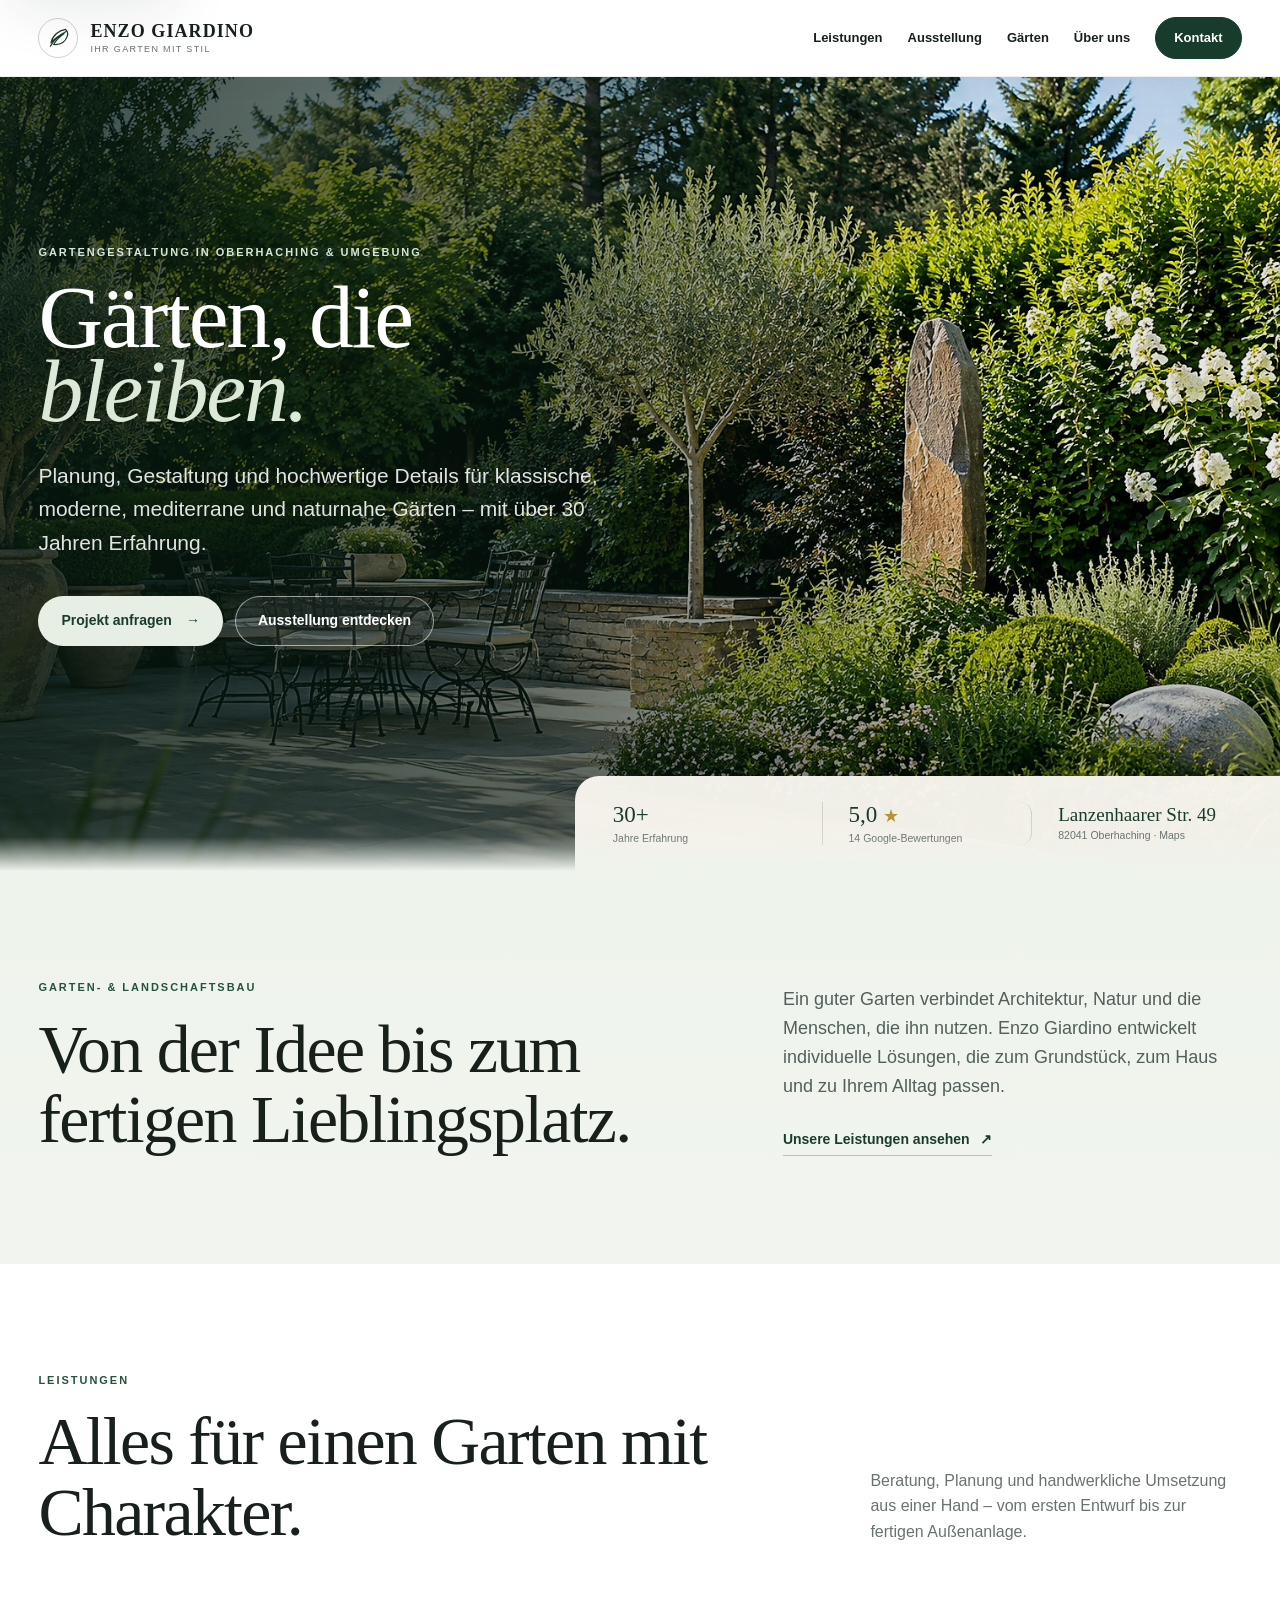
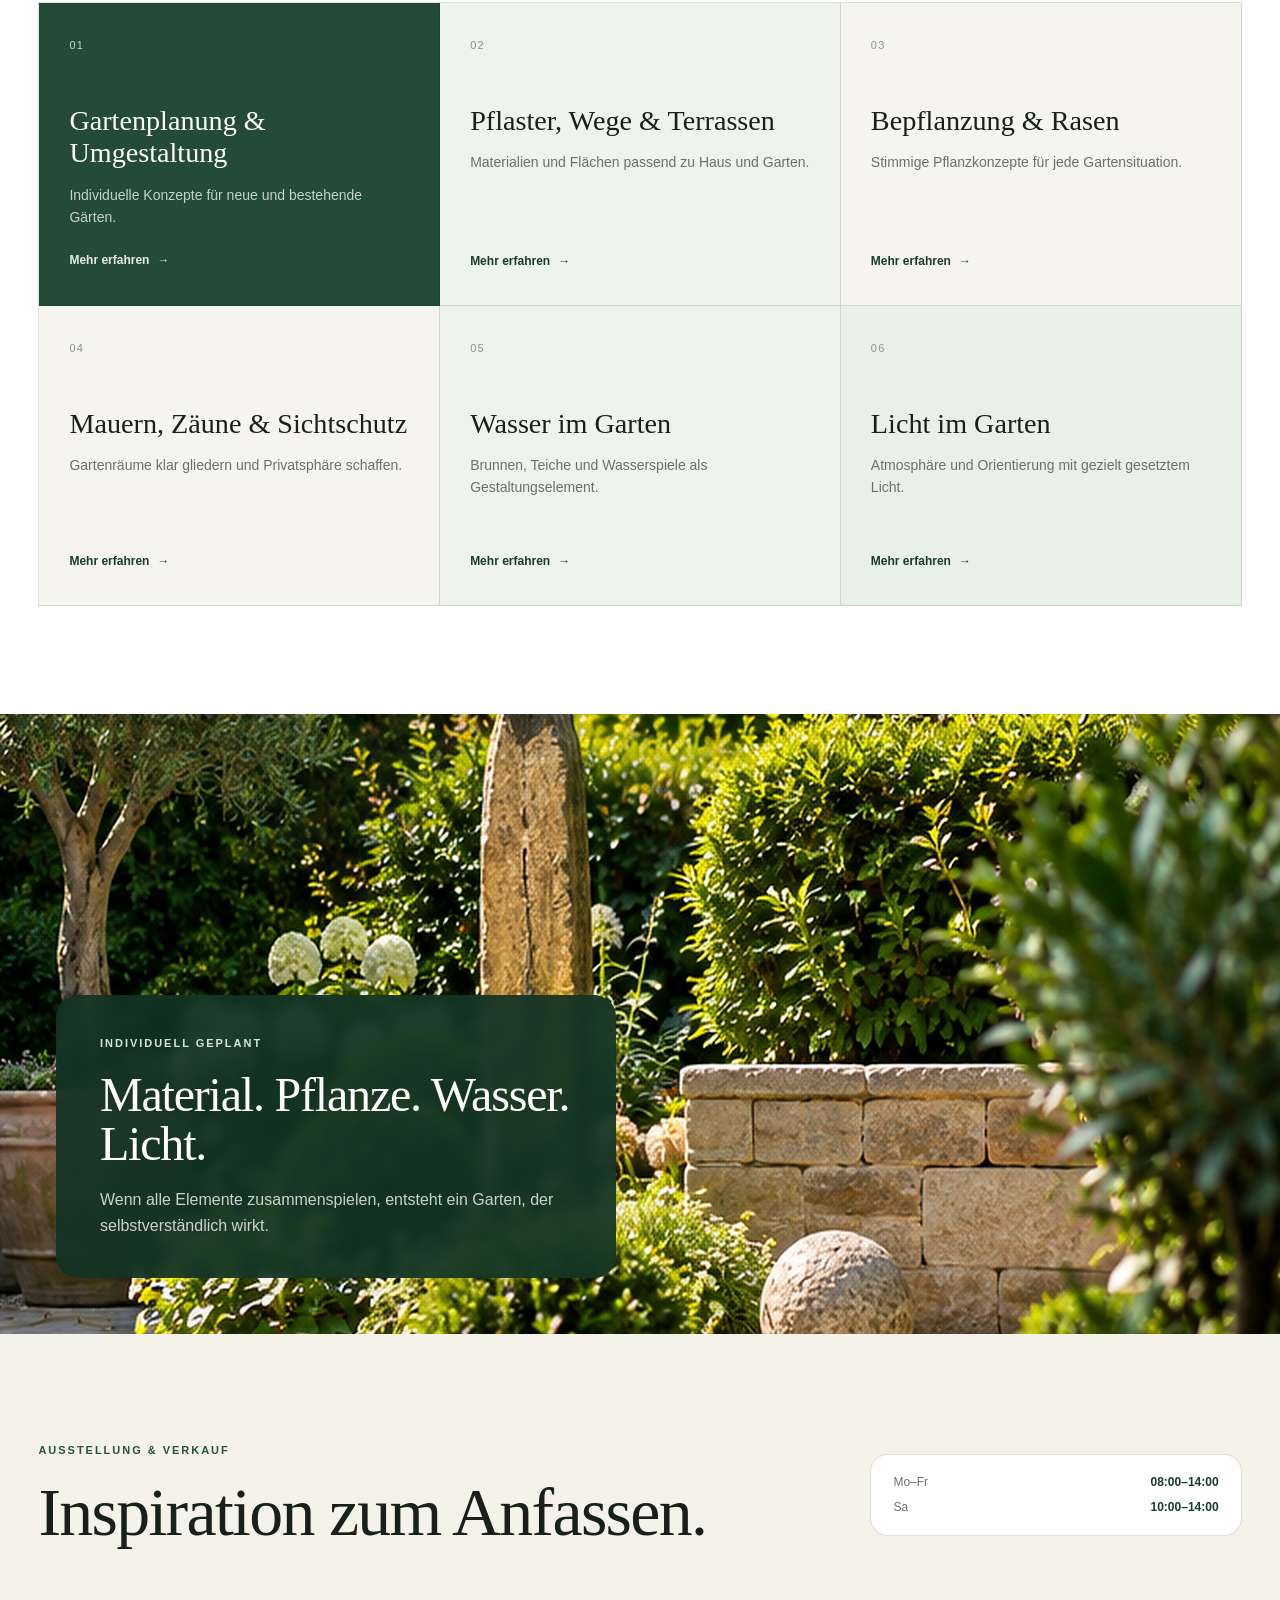
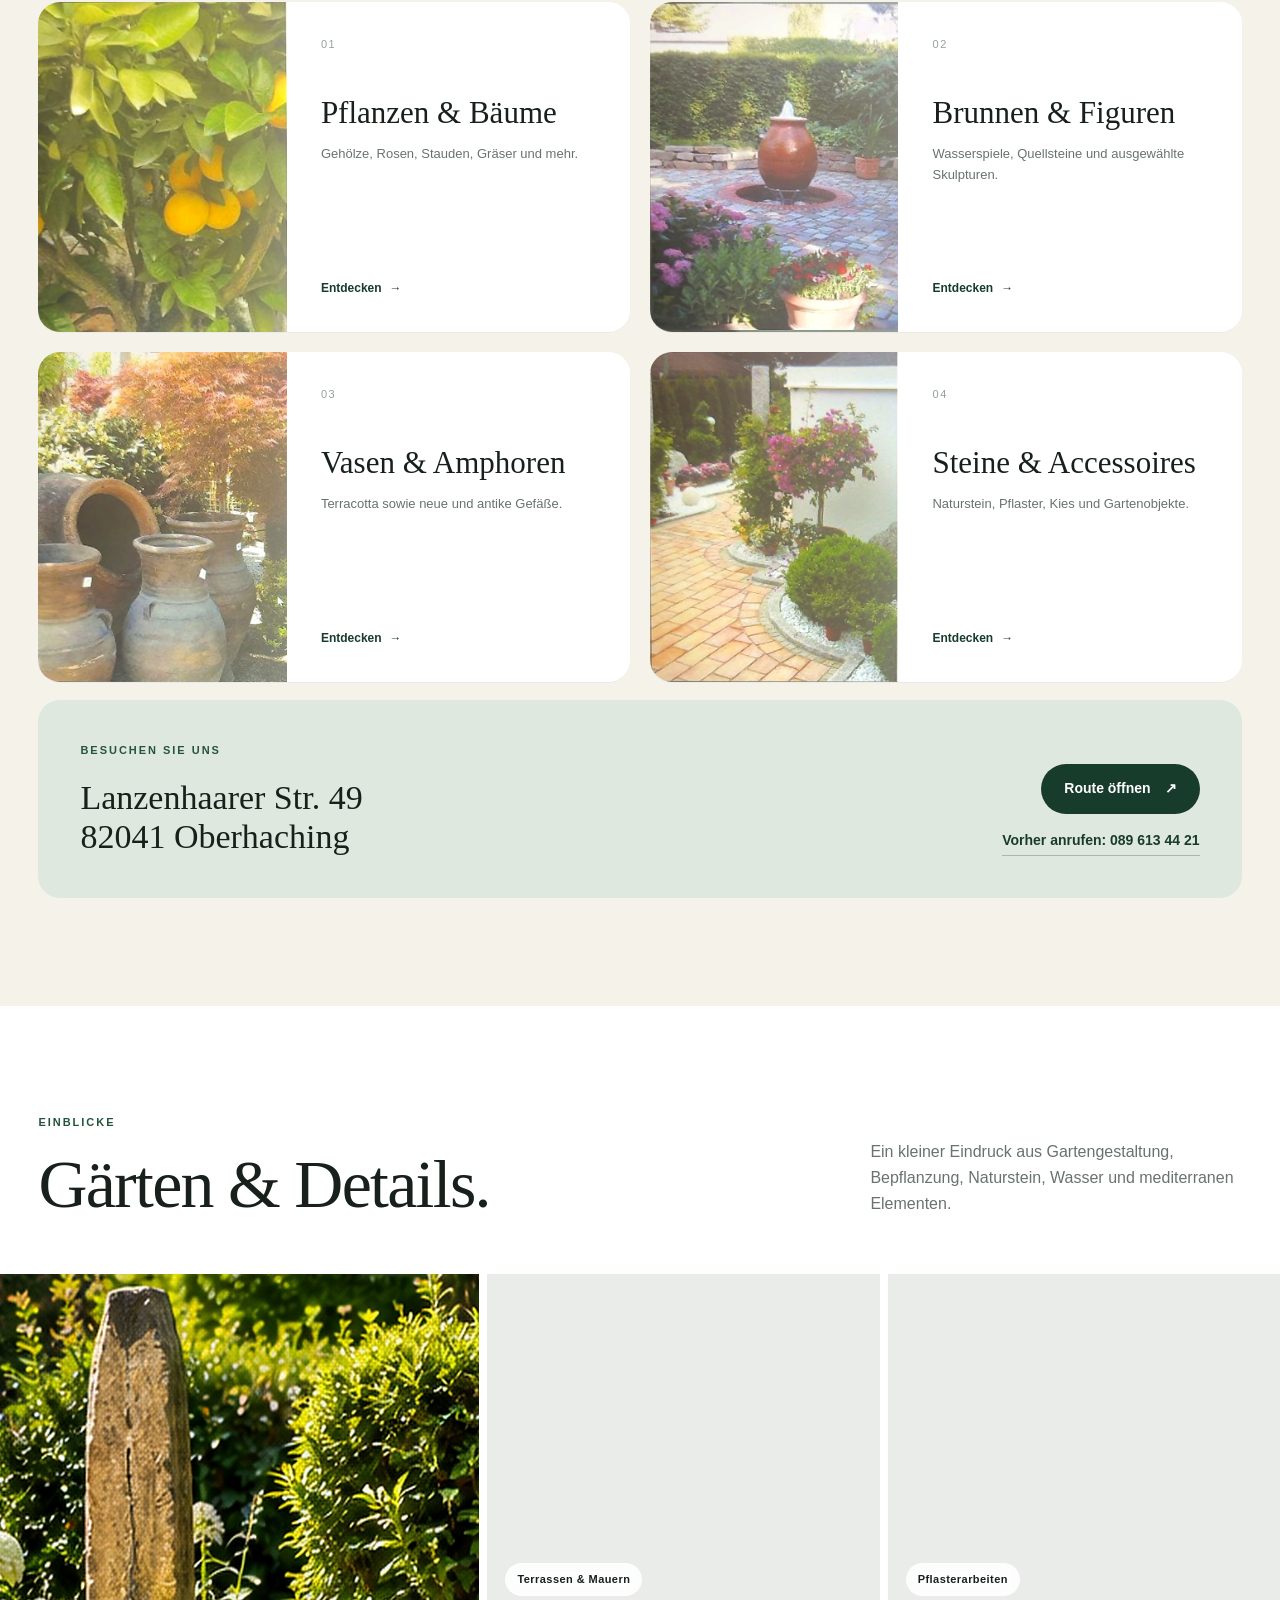
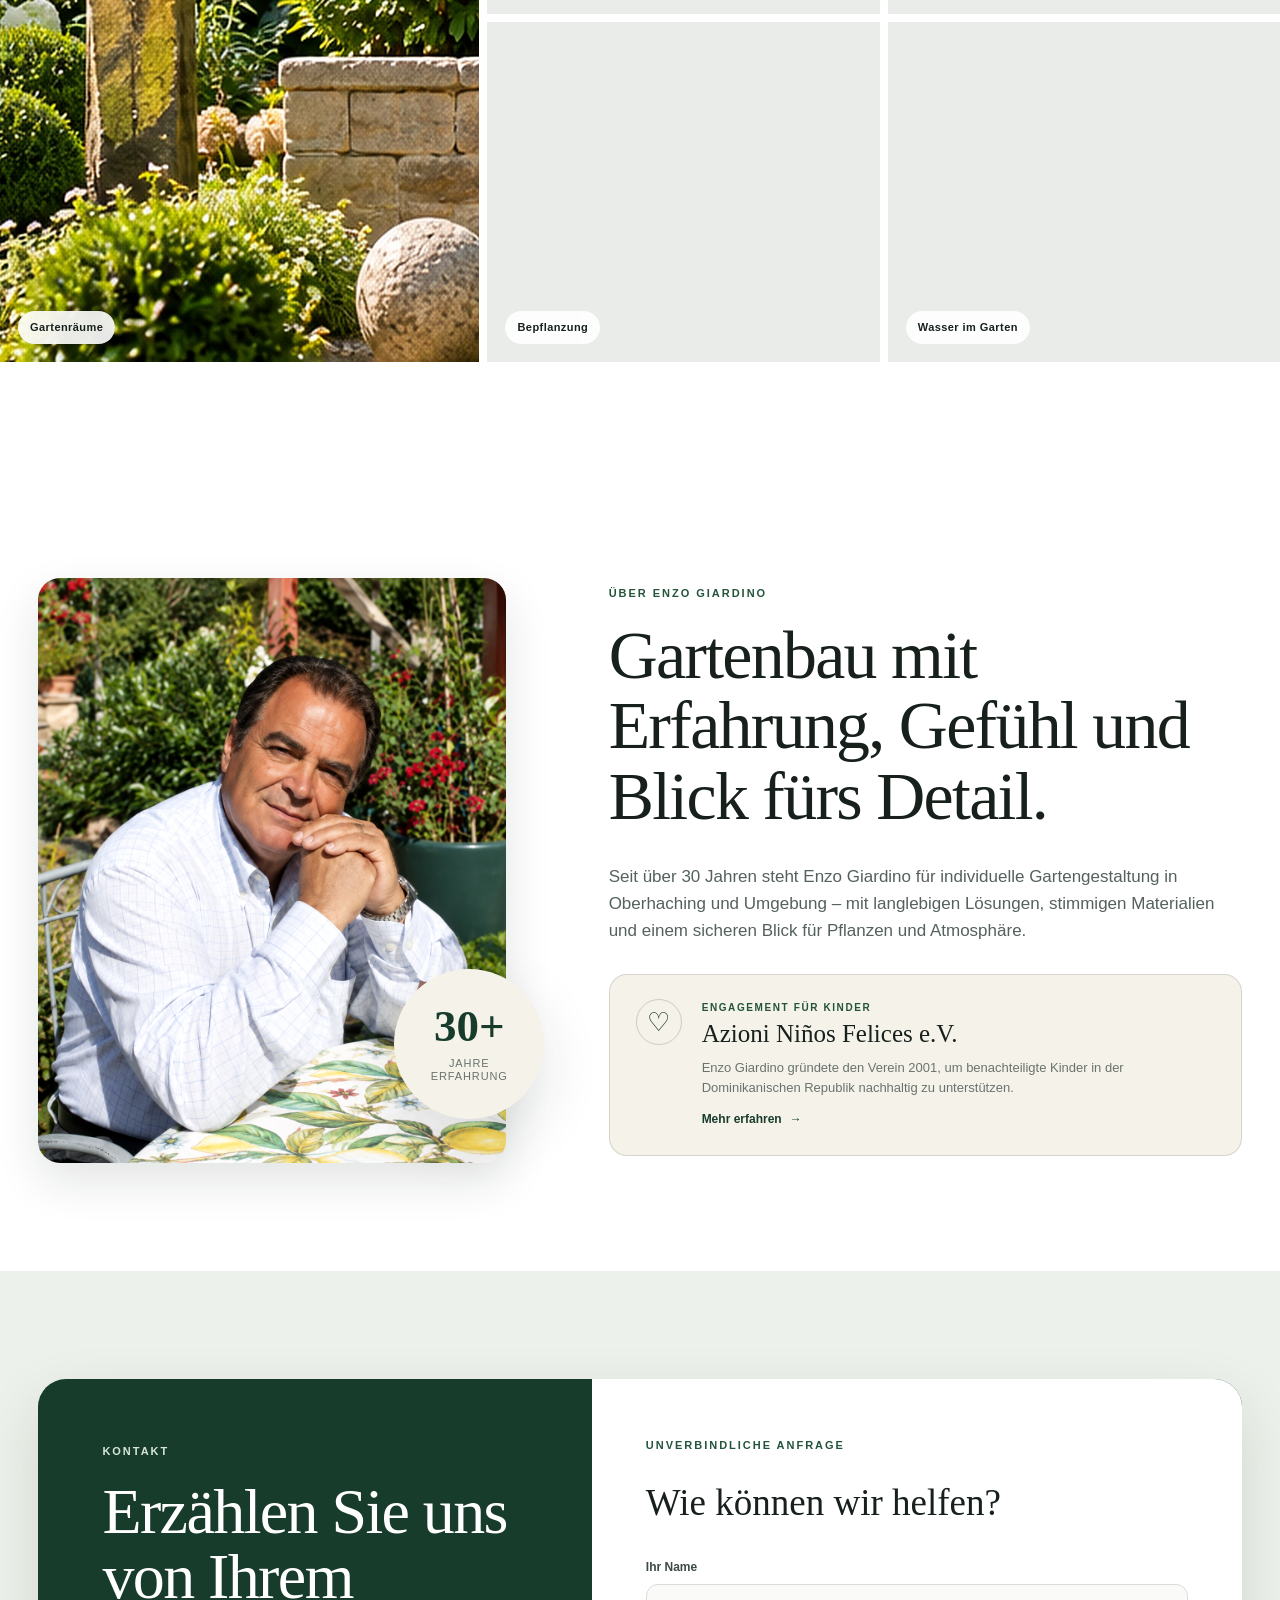
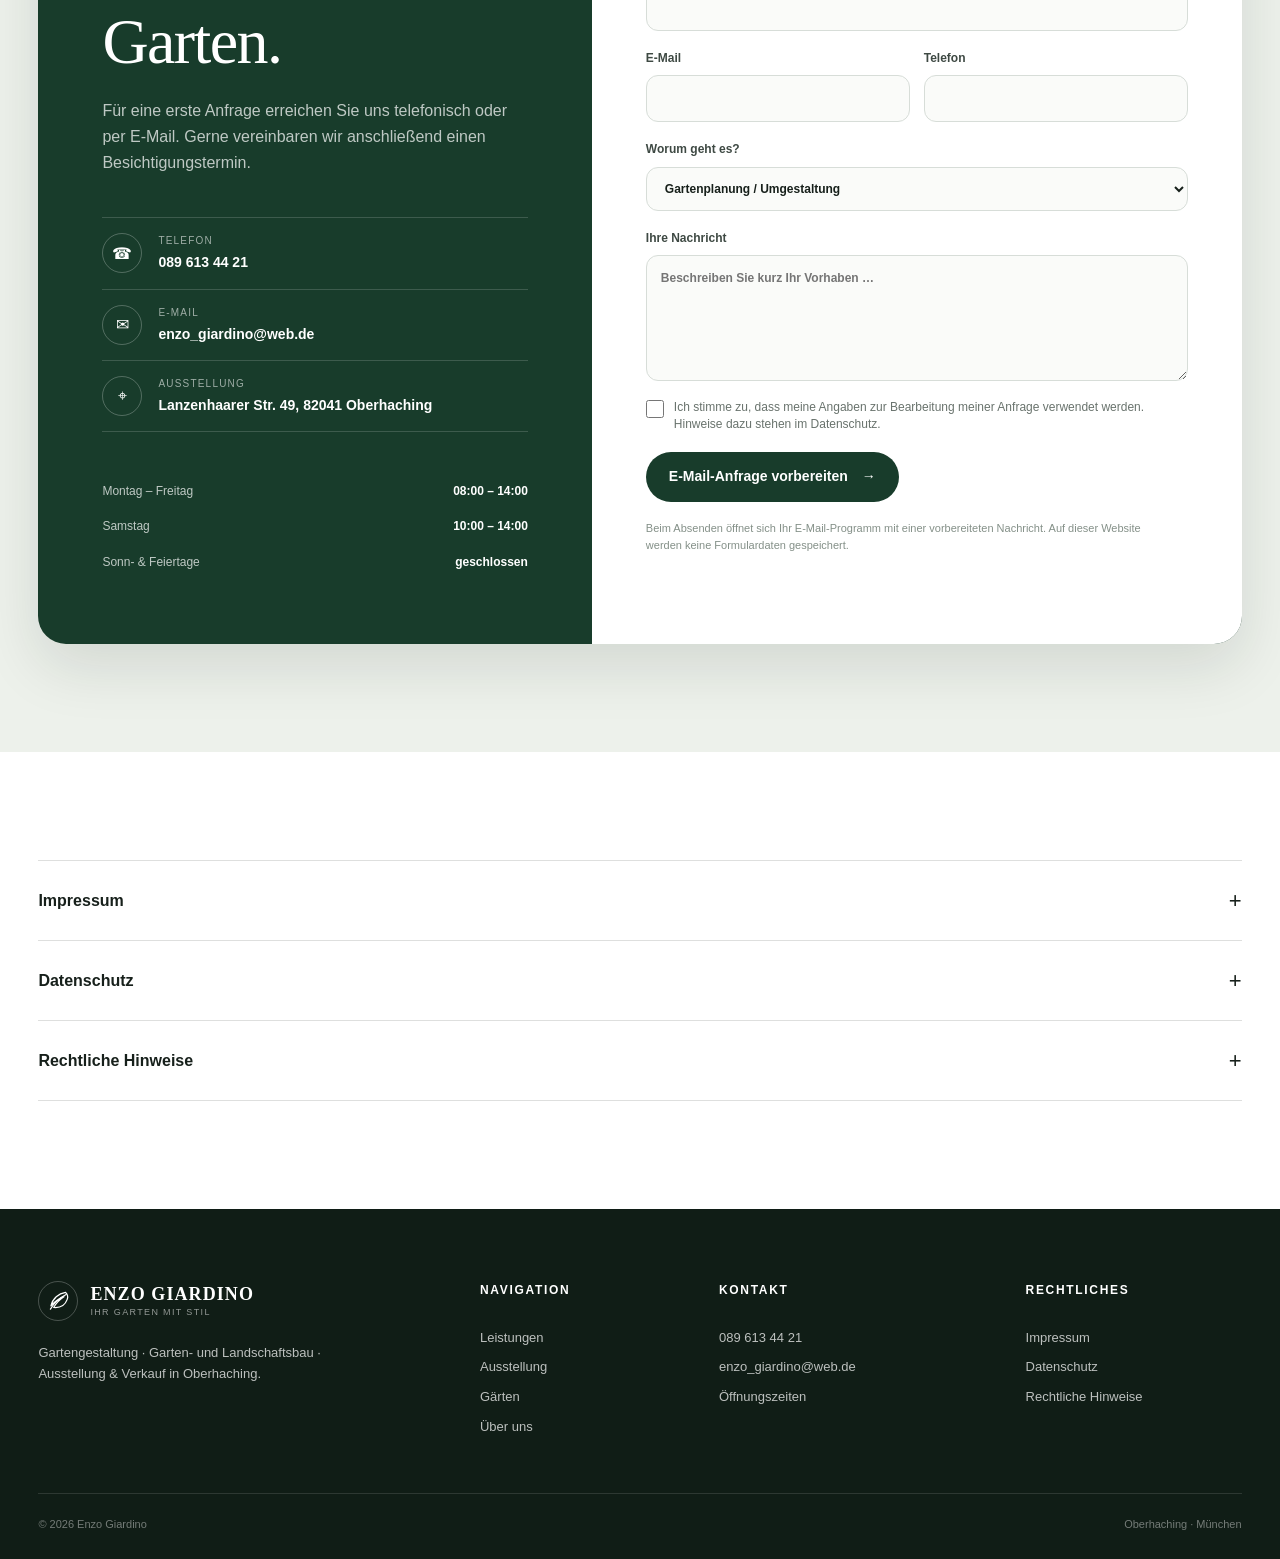
==== index.html @ 7fe2585e "Add files via upload" ====
<!doctype html>
<html lang="de">
<head>
  <meta charset="utf-8">
  <meta name="viewport" content="width=device-width, initial-scale=1, viewport-fit=cover">
  <meta name="theme-color" content="#183c2b">
  <meta name="description" content="Enzo Giardino Gartengestaltung in Oberhaching – Gartenplanung, Umgestaltung, Pflasterarbeiten, Bepflanzung, Wasser, Licht sowie Ausstellung und Verkauf für Garten & Terrasse.">
  <meta name="robots" content="index,follow">
  <title>Enzo Giardino | Gartengestaltung in Oberhaching</title>
  <link rel="canonical" href="https://enzogiardino.de/">
  <link rel="stylesheet" href="style.css?v=08">
</head>
<body>
  <a class="skip-link" href="#main">Zum Inhalt springen</a>

  <header class="site-header" id="start">
    <div class="wrap header-inner">
      <a class="brand" href="#start" aria-label="Enzo Giardino Startseite">
        <span class="brand-mark" aria-hidden="true">
          <svg viewBox="0 0 48 48" role="img"><path d="M38 8C25 10 14 19 11 33c7-8 14-13 24-17-8 5-14 11-19 20 11 1 21-4 25-15 2-5 1-9-3-13Z"/><path d="M10 39c7-12 15-20 29-27"/></svg>
        </span>
        <span class="brand-copy"><strong>ENZO GIARDINO</strong><small>Ihr Garten mit Stil</small></span>
      </a>

      <button class="menu-toggle" type="button" aria-expanded="false" aria-controls="main-nav" aria-label="Menü öffnen">
        <span></span><span></span><span></span>
      </button>

      <nav class="main-nav" id="main-nav" aria-label="Hauptnavigation">
        <a href="#leistungen">Leistungen</a>
        <a href="#ausstellung">Ausstellung</a>
        <a href="#referenzen">Gärten</a>
        <a href="#ueber-uns">Über uns</a>
        <a class="nav-cta" href="#kontakt">Kontakt</a>
      </nav>
    </div>
  </header>

  <main id="main">
    <section class="hero" aria-labelledby="hero-title">
      <div class="hero-media" role="img" aria-label="Professionell gestalteter Garten"></div>
      <div class="hero-overlay"></div>
      <div class="wrap hero-content">
        <p class="eyebrow light">Gartengestaltung in Oberhaching & Umgebung</p>
        <h1 id="hero-title">Gärten, die<br><em>bleiben.</em></h1>
        <p class="hero-lead">Planung, Gestaltung und hochwertige Details für klassische, moderne, mediterrane und naturnahe Gärten – mit über 30 Jahren Erfahrung.</p>
        <div class="hero-actions">
          <a class="btn btn-primary" href="#kontakt">Projekt anfragen <span aria-hidden="true">→</span></a>
          <a class="btn btn-ghost" href="#ausstellung">Ausstellung entdecken</a>
        </div>
      </div>
      <div class="hero-proof" aria-label="Enzo Giardino auf einen Blick">
        <div class="proof-item proof-experience">
          <strong>30+</strong>
          <span>Jahre Erfahrung</span>
        </div>
        <a class="proof-item proof-reviews" href="https://www.google.com/maps/search/?api=1&amp;query=Enzo+Giardino+Oberhaching&amp;query_place_id=ChIJU0ge9mb4CEERahgw0Cjt46A" target="_blank" rel="noopener" aria-label="Google-Bewertungen von Enzo Giardino öffnen">
          <strong>5,0 <span class="proof-star" aria-hidden="true">★</span></strong>
          <span>14 Google-Bewertungen</span>
        </a>
        <a class="proof-item proof-address" href="https://www.google.com/maps/search/?api=1&amp;query=Lanzenhaarer+Str.+49%2C+82041+Oberhaching" target="_blank" rel="noopener" aria-label="Lanzenhaarer Straße 49, 82041 Oberhaching in Google Maps öffnen">
          <strong>Lanzenhaarer Str. 49</strong>
          <span>82041 Oberhaching · Maps</span>
        </a>
      </div>
    </section>

    <section class="intro section">
      <div class="wrap intro-grid">
        <div>
          <p class="eyebrow">Garten- & Landschaftsbau</p>
          <h2>Von der Idee bis zum fertigen Lieblingsplatz.</h2>
        </div>
        <div class="intro-copy">
          <p>Ein guter Garten verbindet Architektur, Natur und die Menschen, die ihn nutzen. Enzo Giardino entwickelt individuelle Lösungen, die zum Grundstück, zum Haus und zu Ihrem Alltag passen.</p>
          <a class="text-link" href="#leistungen">Unsere Leistungen ansehen <span aria-hidden="true">↗</span></a>
        </div>
      </div>
    </section>

    <section class="section services" id="leistungen">
      <div class="wrap">
        <div class="section-head">
          <div>
            <p class="eyebrow">Leistungen</p>
            <h2>Alles für einen Garten mit Charakter.</h2>
          </div>
          <p>Beratung, Planung und handwerkliche Umsetzung aus einer Hand – vom ersten Entwurf bis zur fertigen Außenanlage.</p>
        </div>

        <div class="service-grid">
          <article class="service-card service-featured">
            <button class="card-hit" type="button" data-detail="service-plan" aria-label="Mehr zu Gartenplanung und Umgestaltung erfahren"></button>
            <span class="service-no">01</span>
            <div>
              <h3>Gartenplanung & Umgestaltung</h3>
              <p>Individuelle Konzepte für neue und bestehende Gärten.</p>
              <span class="card-action">Mehr erfahren <span aria-hidden="true">→</span></span>
            </div>
          </article>
          <article class="service-card">
            <button class="card-hit" type="button" data-detail="service-pflaster" aria-label="Mehr zu Pflaster, Wegen und Terrassen erfahren"></button>
            <span class="service-no">02</span>
            <h3>Pflaster, Wege & Terrassen</h3>
            <p>Materialien und Flächen passend zu Haus und Garten.</p>
            <span class="card-action">Mehr erfahren <span aria-hidden="true">→</span></span>
          </article>
          <article class="service-card">
            <button class="card-hit" type="button" data-detail="service-gruen" aria-label="Mehr zu Bepflanzung und Rasen erfahren"></button>
            <span class="service-no">03</span>
            <h3>Bepflanzung & Rasen</h3>
            <p>Stimmige Pflanzkonzepte für jede Gartensituation.</p>
            <span class="card-action">Mehr erfahren <span aria-hidden="true">→</span></span>
          </article>
          <article class="service-card">
            <button class="card-hit" type="button" data-detail="service-sichtschutz" aria-label="Mehr zu Mauern, Zäunen und Sichtschutz erfahren"></button>
            <span class="service-no">04</span>
            <h3>Mauern, Zäune & Sichtschutz</h3>
            <p>Gartenräume klar gliedern und Privatsphäre schaffen.</p>
            <span class="card-action">Mehr erfahren <span aria-hidden="true">→</span></span>
          </article>
          <article class="service-card">
            <button class="card-hit" type="button" data-detail="service-wasser" aria-label="Mehr zu Wasser im Garten erfahren"></button>
            <span class="service-no">05</span>
            <h3>Wasser im Garten</h3>
            <p>Brunnen, Teiche und Wasserspiele als Gestaltungselement.</p>
            <span class="card-action">Mehr erfahren <span aria-hidden="true">→</span></span>
          </article>
          <article class="service-card">
            <button class="card-hit" type="button" data-detail="service-licht" aria-label="Mehr zu Licht im Garten erfahren"></button>
            <span class="service-no">06</span>
            <h3>Licht im Garten</h3>
            <p>Atmosphäre und Orientierung mit gezielt gesetztem Licht.</p>
            <span class="card-action">Mehr erfahren <span aria-hidden="true">→</span></span>
          </article>
        </div>
      </div>
    </section>

    <section class="visual-break" aria-label="Gartengestaltung Referenz">
      <div class="visual-break-card">
        <p class="eyebrow light">Individuell geplant</p>
        <h2>Material. Pflanze. Wasser. Licht.</h2>
        <p>Wenn alle Elemente zusammenspielen, entsteht ein Garten, der selbstverständlich wirkt.</p>
      </div>
    </section>

    <section class="section exhibition" id="ausstellung">
      <div class="wrap">
        <div class="section-head exhibition-head">
          <div>
            <p class="eyebrow">Ausstellung & Verkauf</p>
            <h2>Inspiration zum Anfassen.</h2>
          </div>
          <div class="hours-pill"><span>Mo–Fr</span><strong>08:00–14:00</strong><span>Sa</span><strong>10:00–14:00</strong></div>
        </div>

        <div class="collection-grid" aria-label="Sortiment der Ausstellung">
          <article class="collection-card c1">
            <button class="card-hit" type="button" data-detail="collection-plants" aria-label="Pflanzen und Bäume entdecken"></button>
            <div class="collection-image" aria-hidden="true"></div>
            <div class="collection-copy"><span>01</span><h3>Pflanzen & Bäume</h3><p>Gehölze, Rosen, Stauden, Gräser und mehr.</p><span class="card-action">Entdecken <span aria-hidden="true">→</span></span></div>
          </article>
          <article class="collection-card c2">
            <button class="card-hit" type="button" data-detail="collection-water" aria-label="Brunnen und Figuren entdecken"></button>
            <div class="collection-image" aria-hidden="true"></div>
            <div class="collection-copy"><span>02</span><h3>Brunnen & Figuren</h3><p>Wasserspiele, Quellsteine und ausgewählte Skulpturen.</p><span class="card-action">Entdecken <span aria-hidden="true">→</span></span></div>
          </article>
          <article class="collection-card c3">
            <button class="card-hit" type="button" data-detail="collection-amphora" aria-label="Vasen und Amphoren entdecken"></button>
            <div class="collection-image" aria-hidden="true"></div>
            <div class="collection-copy"><span>03</span><h3>Vasen & Amphoren</h3><p>Terracotta sowie neue und antike Gefäße.</p><span class="card-action">Entdecken <span aria-hidden="true">→</span></span></div>
          </article>
          <article class="collection-card c4">
            <button class="card-hit" type="button" data-detail="collection-stone" aria-label="Steine und Accessoires entdecken"></button>
            <div class="collection-image" aria-hidden="true"></div>
            <div class="collection-copy"><span>04</span><h3>Steine & Accessoires</h3><p>Naturstein, Pflaster, Kies und Gartenobjekte.</p><span class="card-action">Entdecken <span aria-hidden="true">→</span></span></div>
          </article>
        </div>

        <div class="visit-card">
          <div><p class="eyebrow">Besuchen Sie uns</p><h3>Lanzenhaarer Str. 49<br>82041 Oberhaching</h3></div>
          <div class="visit-actions">
            <a class="btn btn-dark" href="https://www.google.com/maps/search/?api=1&query=Lanzenhaarer+Str.+49+82041+Oberhaching" target="_blank" rel="noopener">Route öffnen <span aria-hidden="true">↗</span></a>
            <a class="text-link" href="tel:+49896134421">Vorher anrufen: 089 613 44 21</a>
          </div>
        </div>
      </div>
    </section>

    <section class="section gallery-section" id="referenzen">
      <div class="wrap">
        <div class="section-head">
          <div><p class="eyebrow">Einblicke</p><h2>Gärten & Details.</h2></div>
          <p>Ein kleiner Eindruck aus Gartengestaltung, Bepflanzung, Naturstein, Wasser und mediterranen Elementen.</p>
        </div>
      </div>
      <div class="gallery" aria-label="Galerie">
        <figure class="g1"><img src="gartenraeume-08.jpg" alt="Hochwertig gestalteter Gartenraum mit Naturstein, Gehölzen und Stauden" loading="lazy"><figcaption>Gartenräume</figcaption></figure>
        <figure class="g2"><img src="https://enzogiardino.de/wp-content/uploads/2023/01/P1030650.jpg" alt="Terrasse mit Mauern, Amphoren und Wasserbecken" loading="lazy"><figcaption>Terrassen & Mauern</figcaption></figure>
        <figure class="g3"><img src="https://enzogiardino.de/wp-content/uploads/2023/01/enzo_giardino_-_steine_-_pflasterarbeiten_13.jpg" alt="Pflasterarbeiten in einem farbenreichen Garten" loading="lazy"><figcaption>Pflasterarbeiten</figcaption></figure>
        <figure class="g4"><img src="https://enzogiardino.de/wp-content/uploads/2023/01/enzo_giardino_-_garten_-_bepflanzung_4.jpg" alt="Bepflanzter Garten mit Rasen und Formgehölzen" loading="lazy"><figcaption>Bepflanzung</figcaption></figure>
        <figure class="g5"><img src="https://enzogiardino.de/wp-content/uploads/2023/01/enzo_giardino_-_wasser_im_garten_-_brunnen_und_quellsteine_1.jpg" alt="Brunnen mit Amphore in einem Garten" loading="lazy"><figcaption>Wasser im Garten</figcaption></figure>
        <figure class="g6"><img src="https://enzogiardino.de/wp-content/uploads/2023/01/enzo_giardino_-_ausstellung_-_verkauf_-_neue_und_antike_amphoren_7.jpg" alt="Antike und neue Amphoren in der Ausstellung" loading="lazy"><figcaption>Amphoren & Objekte</figcaption></figure>
      </div>
    </section>

    <section class="section about" id="ueber-uns">
      <div class="wrap about-grid">
        <div class="about-image-wrap">
          <img src="enzo-portrait.jpg" alt="Enzo Giardino" loading="lazy">
          <div class="experience-badge"><strong>30+</strong><span>Jahre<br>Erfahrung</span></div>
        </div>
        <div class="about-copy">
          <p class="eyebrow">Über Enzo Giardino</p>
          <h2>Gartenbau mit Erfahrung, Gefühl und Blick fürs Detail.</h2>
          <p>Seit über 30 Jahren steht Enzo Giardino für individuelle Gartengestaltung in Oberhaching und Umgebung – mit langlebigen Lösungen, stimmigen Materialien und einem sicheren Blick für Pflanzen und Atmosphäre.</p>
          <div class="engagement-card">
            <button class="card-hit" type="button" data-detail="verein" aria-label="Mehr über Enzo Giardinos Engagement für Azioni Niños Felices erfahren"></button>
            <span class="engagement-icon" aria-hidden="true">♡</span>
            <div><span class="engagement-kicker">Engagement für Kinder</span><strong>Azioni Niños Felices e.V.</strong><p>Enzo Giardino gründete den Verein 2001, um benachteiligte Kinder in der Dominikanischen Republik nachhaltig zu unterstützen.</p><span class="card-action">Mehr erfahren <span aria-hidden="true">→</span></span></div>
          </div>
        </div>
      </div>
    </section>

    <section class="section contact" id="kontakt">
      <div class="wrap">
        <div class="contact-shell">
          <div class="contact-info">
            <p class="eyebrow light">Kontakt</p>
            <h2>Erzählen Sie uns von Ihrem Garten.</h2>
            <p class="contact-lead">Für eine erste Anfrage erreichen Sie uns telefonisch oder per E-Mail. Gerne vereinbaren wir anschließend einen Besichtigungstermin.</p>

            <div class="contact-list">
              <a href="tel:+49896134421"><span class="contact-icon" aria-hidden="true">☎</span><span><small>Telefon</small><strong>089 613 44 21</strong></span></a>
              <a href="mailto:enzo_giardino@web.de"><span class="contact-icon" aria-hidden="true">✉</span><span><small>E-Mail</small><strong>enzo_giardino@web.de</strong></span></a>
              <a href="https://www.google.com/maps/search/?api=1&query=Lanzenhaarer+Str.+49+82041+Oberhaching" target="_blank" rel="noopener"><span class="contact-icon" aria-hidden="true">⌖</span><span><small>Ausstellung</small><strong>Lanzenhaarer Str. 49, 82041 Oberhaching</strong></span></a>
            </div>

            <div class="opening-hours">
              <div><span>Montag – Freitag</span><strong>08:00 – 14:00</strong></div>
              <div><span>Samstag</span><strong>10:00 – 14:00</strong></div>
              <div><span>Sonn- & Feiertage</span><strong>geschlossen</strong></div>
            </div>
          </div>

          <form class="contact-form" id="contact-form">
            <div class="form-head"><p class="eyebrow">Unverbindliche Anfrage</p><h3>Wie können wir helfen?</h3></div>
            <label>Ihr Name<input type="text" name="name" autocomplete="name" required></label>
            <div class="form-row">
              <label>E-Mail<input type="email" name="email" autocomplete="email" required></label>
              <label>Telefon<input type="tel" name="phone" autocomplete="tel"></label>
            </div>
            <label>Worum geht es?
              <select name="topic">
                <option>Gartenplanung / Umgestaltung</option>
                <option>Pflaster / Terrasse / Mauer</option>
                <option>Bepflanzung / Rasen</option>
                <option>Zaun / Sichtschutz</option>
                <option>Wasser / Brunnen</option>
                <option>Ausstellung / Verkauf</option>
                <option>Sonstiges</option>
              </select>
            </label>
            <label>Ihre Nachricht<textarea name="message" rows="5" required placeholder="Beschreiben Sie kurz Ihr Vorhaben …"></textarea></label>
            <label class="check"><input type="checkbox" required><span>Ich stimme zu, dass meine Angaben zur Bearbeitung meiner Anfrage verwendet werden. Hinweise dazu stehen im Datenschutz.</span></label>
            <button class="btn btn-primary form-submit" type="submit">E-Mail-Anfrage vorbereiten <span aria-hidden="true">→</span></button>
            <p class="form-note">Beim Absenden öffnet sich Ihr E-Mail-Programm mit einer vorbereiteten Nachricht. Auf dieser Website werden keine Formulardaten gespeichert.</p>
          </form>
        </div>
      </div>
    </section>

    <section class="legal section" aria-label="Rechtliche Informationen">
      <div class="wrap legal-wrap">
        <details id="impressum">
          <summary>Impressum <span>+</span></summary>
          <div class="legal-content">
            <h2>Impressum</h2>
            <p><strong>Betreiber dieser Website</strong><br>Enzo Giardino<br>Stefanienstr. 2a<br>82041 Deisenhofen</p>
            <p><strong>Kontakt</strong><br>Telefon: 089 613 44 21<br>Fax: 089 613 56 83<br>E-Mail: <a href="mailto:enzo_giardino@web.de">enzo_giardino@web.de</a><br>Web: enzogiardino.de</p>
            <p><strong>Umsatzsteuer-ID</strong><br>DE 130334528</p>
          </div>
        </details>
        <details id="datenschutz">
          <summary>Datenschutz <span>+</span></summary>
          <div class="legal-content">
            <h2>Datenschutzerklärung</h2>
            <p><strong>Verantwortlicher:</strong> Enzo Giardino, Stefanienstr. 2a, 82041 Deisenhofen. Kontakt: enzo_giardino@web.de.</p>
            <h3>Hosting und Server-Logdaten</h3>
            <p>Beim Aufruf der Website kann der Hosting-Anbieter technisch erforderliche Verbindungsdaten verarbeiten, zum Beispiel IP-Adresse, Zeitpunkt des Zugriffs, angeforderte Datei, Browser- und Systeminformationen. Dies dient dem sicheren und stabilen Betrieb der Website.</p>
            <h3>Kontaktaufnahme</h3>
            <p>Das Anfrageformular speichert keine Daten auf dieser Website. Es erstellt lediglich eine E-Mail in Ihrem E-Mail-Programm. Wenn Sie uns per E-Mail oder Telefon kontaktieren, verarbeiten wir Ihre Angaben zur Bearbeitung Ihrer Anfrage und möglicher Anschlussfragen.</p>
            <h3>Externe Inhalte und Links</h3>
            <p>Beim Aufruf verlinkter externer Dienste, etwa einer Kartenansicht oder einer Partnerseite, gelten die Datenschutzbestimmungen des jeweiligen Anbieters. Externe Seiten werden erst durch Ihre aktive Auswahl geöffnet.</p>
            <h3>Ihre Rechte</h3>
            <p>Sie haben im Rahmen der gesetzlichen Voraussetzungen insbesondere Rechte auf Auskunft, Berichtigung, Löschung, Einschränkung der Verarbeitung, Widerspruch und Datenübertragbarkeit. Außerdem besteht ein Beschwerderecht bei einer Datenschutz-Aufsichtsbehörde.</p>
            <p>Diese Website setzt in der vorliegenden Version keine Analyse-, Marketing- oder Tracking-Cookies ein.</p>
          </div>
        </details>
        <details id="rechtliches">
          <summary>Rechtliche Hinweise <span>+</span></summary>
          <div class="legal-content">
            <h2>Rechtliche Hinweise</h2>
            <p>Die Inhalte dieser Website wurden mit Sorgfalt erstellt. Für Vollständigkeit, Aktualität und die Inhalte externer, verlinkter Websites kann keine Gewähr übernommen werden. Für fremde Inhalte sind deren jeweilige Betreiber verantwortlich.</p>
            <p>Texte, Bilder und Gestaltungen dieser Website dürfen – soweit rechtlich geschützt – nur mit Zustimmung des jeweiligen Rechteinhabers verwendet werden.</p>
          </div>
        </details>
      </div>
    </section>
  </main>

  <footer class="site-footer">
    <div class="wrap footer-grid">
      <div>
        <a class="brand footer-brand" href="#start"><span class="brand-mark" aria-hidden="true"><svg viewBox="0 0 48 48"><path d="M38 8C25 10 14 19 11 33c7-8 14-13 24-17-8 5-14 11-19 20 11 1 21-4 25-15 2-5 1-9-3-13Z"/><path d="M10 39c7-12 15-20 29-27"/></svg></span><span class="brand-copy"><strong>ENZO GIARDINO</strong><small>Ihr Garten mit Stil</small></span></a>
        <p>Gartengestaltung · Garten- und Landschaftsbau · Ausstellung & Verkauf in Oberhaching.</p>
      </div>
      <div><h3>Navigation</h3><a href="#leistungen">Leistungen</a><a href="#ausstellung">Ausstellung</a><a href="#referenzen">Gärten</a><a href="#ueber-uns">Über uns</a></div>
      <div><h3>Kontakt</h3><a href="tel:+49896134421">089 613 44 21</a><a href="mailto:enzo_giardino@web.de">enzo_giardino@web.de</a><a href="#kontakt">Öffnungszeiten</a></div>
      <div><h3>Rechtliches</h3><a href="#impressum" data-open-details="impressum">Impressum</a><a href="#datenschutz" data-open-details="datenschutz">Datenschutz</a><a href="#rechtliches" data-open-details="rechtliches">Rechtliche Hinweise</a></div>
    </div>
    <div class="wrap footer-bottom"><span>© <span id="year"></span> Enzo Giardino</span><span>Oberhaching · München</span></div>
  </footer>


  <div class="detail-modal" id="detail-modal" hidden aria-hidden="true">
    <div class="detail-backdrop" data-modal-close></div>
    <section class="detail-panel" role="dialog" aria-modal="true" aria-labelledby="detail-title" aria-describedby="detail-text">
      <button class="detail-close" type="button" data-modal-close aria-label="Detailansicht schließen"><span aria-hidden="true">×</span></button>
      <div class="detail-image-wrap" id="detail-image-wrap"><img id="detail-image" alt=""></div>
      <div class="detail-body">
        <p class="eyebrow" id="detail-kicker"></p>
        <h2 id="detail-title"></h2>
        <p id="detail-text"></p>
        <ul class="detail-list" id="detail-list"></ul>
        <p class="detail-note" id="detail-note"></p>
        <div class="detail-actions">
          <a class="btn btn-primary" id="detail-primary" href="#kontakt">Projekt anfragen <span aria-hidden="true">→</span></a>
          <a class="btn detail-secondary" id="detail-secondary" href="tel:+49896134421">Jetzt anrufen</a>
        </div>
      </div>
    </section>
  </div>

  <a class="mobile-call" href="tel:+49896134421" aria-label="Jetzt anrufen"><span aria-hidden="true">☎</span> Jetzt anrufen</a>
  <script src="script.js?v=08"></script>
</body>
</html>
---- style.css ----
:root{
  --green:#183c2b;
  --green-2:#24543c;
  --sage:#dfe8df;
  --cream:#f5f2ea;
  --sand:#d6c6a8;
  --ink:#17201b;
  --muted:#69736d;
  --white:#fff;
  --line:rgba(23,32,27,.14);
  --shadow:0 22px 60px rgba(17,33,24,.12);
  --radius:22px;
  --wrap:min(1180px, calc(100% - 48px));
}
*{box-sizing:border-box}
html{scroll-behavior:smooth;scroll-padding-top:88px}
body{margin:0;font-family:Inter,ui-sans-serif,-apple-system,BlinkMacSystemFont,"Segoe UI",sans-serif;color:var(--ink);background:#fff;line-height:1.6;-webkit-font-smoothing:antialiased}
body.nav-open{overflow:hidden}
body.nav-open::before{content:"";position:fixed;inset:70px 0 0;background:rgba(255,255,255,.985);z-index:99}
a{color:inherit;text-decoration:none}
img{display:block;max-width:100%}
button,input,textarea,select{font:inherit}
.wrap{width:var(--wrap);margin-inline:auto}
.skip-link{position:fixed;top:8px;left:8px;z-index:1000;background:#fff;padding:10px 14px;border-radius:10px;transform:translateY(-160%);box-shadow:var(--shadow)}
.skip-link:focus{transform:none}
.topbar{background:var(--green);color:rgba(255,255,255,.82);font-size:12px;letter-spacing:.03em}
.topbar-inner{min-height:34px;display:flex;align-items:center;justify-content:space-between;gap:20px}
.topbar-links{display:flex;gap:10px;align-items:center}.topbar a:hover{color:#fff}
.site-header{position:sticky;top:0;z-index:100;background:rgba(255,255,255,.94);backdrop-filter:blur(16px);border-bottom:1px solid rgba(23,32,27,.08)}
.header-inner{height:80px;display:flex;align-items:center;justify-content:space-between;gap:28px}
.brand{display:flex;align-items:center;gap:12px;min-width:max-content}
.brand-mark{width:42px;height:42px;display:grid;place-items:center;border:1px solid rgba(24,60,43,.22);border-radius:50%}
.brand-mark svg{width:28px;height:28px;fill:none;stroke:var(--green);stroke-width:2.3;stroke-linecap:round;stroke-linejoin:round}
.brand-copy{display:flex;flex-direction:column;line-height:1}.brand-copy strong{font-family:Georgia,"Times New Roman",serif;font-size:19px;letter-spacing:.06em}.brand-copy small{margin-top:6px;color:var(--muted);font-size:10px;letter-spacing:.15em;text-transform:uppercase}
.main-nav{display:flex;align-items:center;gap:30px;font-size:14px;font-weight:650}
.main-nav a:not(.nav-cta){position:relative}.main-nav a:not(.nav-cta)::after{content:"";position:absolute;left:0;right:100%;bottom:-7px;height:1px;background:var(--green);transition:.25s}.main-nav a:not(.nav-cta):hover::after{right:0}
.nav-cta{padding:12px 18px;border:1px solid var(--green);border-radius:999px;transition:.2s}.nav-cta:hover{background:var(--green);color:#fff}
.menu-toggle{display:none;background:transparent;border:0;width:44px;height:44px;padding:10px;cursor:pointer}.menu-toggle span{display:block;height:2px;background:var(--ink);margin:5px 0;transition:.2s}
.hero{min-height:calc(100svh - 114px);position:relative;color:#fff;display:flex;align-items:center;overflow:hidden}
.hero-media{position:absolute;inset:0;background-image:url('hero-garten-08.jpg');background-size:cover;background-position:center 55%;transform:scale(1.02)}
.hero-overlay{position:absolute;inset:0;background:linear-gradient(90deg,rgba(10,27,19,.82) 0%,rgba(10,27,19,.60) 43%,rgba(10,27,19,.12) 78%),linear-gradient(0deg,rgba(10,27,19,.36),transparent 48%)}
.hero-content{position:relative;z-index:2;padding:110px 0 160px}
.eyebrow{margin:0 0 18px;text-transform:uppercase;letter-spacing:.18em;font-weight:750;font-size:11px;color:var(--green-2)}
.eyebrow.light{color:#d5e6d8}
h1,h2,h3,p{margin-top:0}h1,h2{font-family:Georgia,"Times New Roman",serif;font-weight:400;letter-spacing:-.025em}
.hero h1{font-size:clamp(62px,9vw,126px);line-height:.83;margin:0 0 30px;max-width:950px}.hero h1 em{font-weight:400;color:#dce8d8}
.hero-lead{max-width:650px;font-size:clamp(17px,2vw,21px);line-height:1.6;color:rgba(255,255,255,.88);margin-bottom:36px}
.hero-actions{display:flex;gap:12px;flex-wrap:wrap}
.btn{display:inline-flex;align-items:center;justify-content:center;gap:14px;min-height:50px;padding:0 22px;border-radius:999px;font-weight:750;font-size:14px;border:1px solid transparent;transition:.22s;cursor:pointer}.btn:hover{transform:translateY(-2px)}
.btn-primary{background:#e7eee4;color:var(--green)}.btn-primary:hover{background:#fff}
.btn-ghost{border-color:rgba(255,255,255,.55);color:#fff;background:rgba(255,255,255,.06)}.btn-ghost:hover{background:#fff;color:var(--green)}
.btn-dark{background:var(--green);color:#fff}.btn-dark:hover{background:#0f2d20}
.hero-proof{position:absolute;z-index:3;right:0;bottom:0;background:rgba(248,246,239,.97);color:var(--ink);display:grid;grid-template-columns:repeat(3,minmax(140px,1fr));padding:26px 5vw 24px 36px;border-top-left-radius:24px;box-shadow:-20px -14px 50px rgba(8,20,14,.12)}
.hero-proof div{padding:0 28px;border-right:1px solid var(--line)}.hero-proof div:first-child{padding-left:0}.hero-proof div:last-child{border-right:0}.hero-proof strong,.hero-proof span{display:block}.hero-proof strong{font-family:Georgia,"Times New Roman",serif;font-size:24px;font-weight:500;color:var(--green)}.hero-proof span{font-size:11px;color:var(--muted);margin-top:2px}
.section{padding:120px 0}.intro{background:var(--cream)}.intro-grid{display:grid;grid-template-columns:1.05fr .95fr;gap:10vw;align-items:end}.intro h2,.section-head h2,.about h2{font-size:clamp(42px,5.3vw,72px);line-height:1.04;margin:0}.intro-copy{font-size:18px;color:#52605a}.intro-copy p{margin-bottom:24px}.text-link{display:inline-flex;align-items:center;gap:10px;font-weight:750;color:var(--green);font-size:14px;border-bottom:1px solid rgba(24,60,43,.28);padding-bottom:4px}.text-link:hover{border-color:var(--green)}
.services{background:#fff}.section-head{display:grid;grid-template-columns:1.2fr .65fr;gap:8vw;align-items:end;margin-bottom:54px}.section-head>p{color:var(--muted);font-size:16px;max-width:460px;margin-bottom:4px}
.service-grid{display:grid;grid-template-columns:repeat(3,1fr);border-top:1px solid var(--line);border-left:1px solid var(--line)}.service-card{min-height:310px;padding:34px 30px;border-right:1px solid var(--line);border-bottom:1px solid var(--line);display:flex;flex-direction:column;position:relative;transition:.25s;background:#fff}.service-card:hover{background:#f8faf7}.service-card h3{font-family:Georgia,"Times New Roman",serif;font-weight:400;font-size:29px;line-height:1.15;margin:50px 0 14px}.service-card p{color:var(--muted);font-size:14px;margin-bottom:0}.service-no{font-size:11px;letter-spacing:.12em;color:#8a948e}.service-featured{grid-row:span 2;min-height:620px;background:var(--green);color:#fff;justify-content:space-between}.service-featured:hover{background:var(--green-2)}.service-featured .service-no{color:#c4d7c7}.service-featured h3{font-size:42px;margin:0 0 18px}.service-featured p{color:rgba(255,255,255,.75);font-size:15px}.service-featured ul{padding:0;margin:28px 0 0;list-style:none;border-top:1px solid rgba(255,255,255,.18)}.service-featured li{padding:12px 0;border-bottom:1px solid rgba(255,255,255,.18);font-size:13px}
.visual-break{min-height:620px;background:url('garten-detail-08.jpg') center/cover scroll;display:flex;align-items:flex-end;padding:56px}.visual-break-card{max-width:560px;background:rgba(19,51,36,.92);color:#fff;padding:40px 44px;border-radius:var(--radius);backdrop-filter:blur(6px)}.visual-break-card h2{font-size:48px;line-height:1.02;margin:0 0 18px}.visual-break-card p:last-child{color:rgba(255,255,255,.78);margin:0}
.exhibition{background:var(--cream)}.exhibition-head{align-items:center}.hours-pill{display:grid;grid-template-columns:auto 1fr;gap:6px 18px;background:#fff;border:1px solid var(--line);padding:18px 22px;border-radius:18px;font-size:12px}.hours-pill span{color:var(--muted)}.hours-pill strong{text-align:right;color:var(--green)}
.collection-grid{display:grid;grid-template-columns:1fr 1fr;gap:18px}.collection-card{background:#fff;border-radius:var(--radius);overflow:hidden;box-shadow:0 1px 0 rgba(0,0,0,.03);display:grid;grid-template-columns:44% 56%;min-height:320px}.collection-image{background-size:cover;background-position:center;transition:transform .35s}.collection-card:hover .collection-image{transform:scale(1.025)}.collection-card{overflow:hidden}.c1 .collection-image{background-image:url('pflanzen-08.jpg')}.c2 .collection-image{background-image:url('brunnen-08.jpg')}.c3 .collection-image{background-image:url('amphoren-08.jpg')}.c4 .collection-image{background-image:url('steine-08.jpg')}.collection-copy{padding:34px 34px 30px;background:#fff;position:relative}.collection-copy>span{font-size:11px;color:#98a09b;letter-spacing:.14em}.collection-copy h3{font-family:Georgia,"Times New Roman",serif;font-size:31px;font-weight:400;line-height:1.1;margin:42px 0 14px}.collection-copy p{font-size:13px;color:var(--muted);margin:0}
.visit-card{margin-top:18px;background:var(--sage);border-radius:var(--radius);padding:42px;display:flex;align-items:flex-end;justify-content:space-between;gap:30px}.visit-card h3{font-family:Georgia,"Times New Roman",serif;font-size:34px;line-height:1.15;font-weight:400;margin:0}.visit-actions{display:flex;flex-direction:column;align-items:flex-end;gap:15px}
.gallery-section{padding-bottom:0}.gallery{display:grid;grid-template-columns:1.1fr .9fr .9fr;grid-template-rows:360px 360px;gap:8px;width:min(1600px,100%);margin:0 auto}.gallery figure{margin:0;overflow:hidden;position:relative;background:#e9ece8}.gallery img{width:100%;height:100%;object-fit:cover;transition:transform .5s}.gallery figure:hover img{transform:scale(1.03)}.gallery figcaption{position:absolute;left:18px;bottom:18px;background:rgba(255,255,255,.9);backdrop-filter:blur(8px);padding:8px 12px;border-radius:999px;font-size:11px;font-weight:750;letter-spacing:.04em}.g1{grid-row:span 2}.g2{grid-column:2}.g3{grid-column:3}.g4{grid-column:2}.g5{grid-column:3}.g6{display:none}
.about{background:#fff}.about-grid{display:grid;grid-template-columns:.9fr 1.1fr;gap:9vw;align-items:center}.about-image-wrap{position:relative;max-width:460px}.about-image-wrap img{width:100%;aspect-ratio:4/5;object-fit:cover;border-radius:var(--radius);filter:saturate(.95) contrast(1.03);box-shadow:0 18px 45px rgba(15,30,22,.12)}.experience-badge{position:absolute;right:-38px;bottom:44px;width:150px;height:150px;border-radius:50%;background:var(--cream);display:flex;flex-direction:column;align-items:center;justify-content:center;text-align:center;box-shadow:var(--shadow)}.experience-badge strong{font-family:Georgia,"Times New Roman",serif;font-size:45px;color:var(--green);line-height:1}.experience-badge span{font-size:11px;line-height:1.25;color:var(--muted);margin-top:8px;text-transform:uppercase;letter-spacing:.08em}.about-copy>p:not(.eyebrow){font-size:17px;color:#55615b;max-width:670px}.about-copy h2{margin-bottom:30px}.about-note{margin-top:34px;border-top:1px solid var(--line);padding-top:24px;display:flex;gap:16px;align-items:flex-start;color:var(--muted)}.about-note>span{font-size:24px;color:var(--green)}.about-note p{margin:0;font-size:14px}.about-note a{text-decoration:underline;text-underline-offset:3px}
.contact{background:#edf1eb}.contact-shell{display:grid;grid-template-columns:1fr 1fr;background:var(--green);border-radius:28px;overflow:hidden;box-shadow:var(--shadow)}.contact-info{padding:64px;color:#fff}.contact-info h2{font-size:clamp(46px,5vw,70px);line-height:1.02;margin:0 0 24px}.contact-lead{color:rgba(255,255,255,.72);max-width:520px}.contact-list{margin:42px 0}.contact-list a{display:flex;align-items:center;gap:16px;padding:15px 0;border-bottom:1px solid rgba(255,255,255,.16)}.contact-list a:first-child{border-top:1px solid rgba(255,255,255,.16)}.contact-icon{width:40px;height:40px;border-radius:50%;display:grid;place-items:center;border:1px solid rgba(255,255,255,.25)}.contact-list small,.contact-list strong{display:block}.contact-list small{color:rgba(255,255,255,.58);font-size:10px;text-transform:uppercase;letter-spacing:.12em}.contact-list strong{font-size:14px;margin-top:2px}.opening-hours{font-size:12px;color:rgba(255,255,255,.72)}.opening-hours div{display:flex;justify-content:space-between;gap:20px;padding:8px 0}.opening-hours strong{color:#fff}
.contact-form{background:#fff;padding:58px 54px;display:flex;flex-direction:column;gap:18px}.form-head h3{font-family:Georgia,"Times New Roman",serif;font-weight:400;font-size:37px;margin:0 0 8px}.contact-form label{display:flex;flex-direction:column;gap:7px;font-size:12px;font-weight:700;color:#3e4943}.contact-form input,.contact-form textarea,.contact-form select{width:100%;border:1px solid #d7ddd8;background:#fafbf9;border-radius:12px;padding:13px 14px;outline:0;color:var(--ink);transition:.2s}.contact-form input:focus,.contact-form textarea:focus,.contact-form select:focus{border-color:#7fa28b;box-shadow:0 0 0 3px rgba(36,84,60,.08)}.contact-form textarea{resize:vertical;min-height:126px}.form-row{display:grid;grid-template-columns:1fr 1fr;gap:14px}.check{flex-direction:row!important;align-items:flex-start;gap:10px!important;font-weight:500!important;color:var(--muted)!important;line-height:1.45}.check input{width:18px;height:18px;margin:1px 0 0;flex:0 0 auto}.form-submit{align-self:flex-start;background:var(--green);color:#fff}.form-note{font-size:11px;color:#849088;margin:0;max-width:520px}
.legal{padding:70px 0;background:#fff}.legal-wrap{border-top:1px solid var(--line)}.legal details{border-bottom:1px solid var(--line)}.legal summary{list-style:none;padding:22px 0;display:flex;justify-content:space-between;align-items:center;cursor:pointer;font-weight:750}.legal summary::-webkit-details-marker{display:none}.legal summary span{font-size:22px;font-weight:300;transition:.2s}.legal details[open] summary span{transform:rotate(45deg)}.legal-content{max-width:820px;padding:4px 0 36px;color:#5d6761;font-size:14px}.legal-content h2{color:var(--ink);font-size:36px}.legal-content h3{color:var(--ink);font-size:16px;margin:28px 0 8px}.legal-content a{text-decoration:underline}
.site-footer{background:#101d16;color:rgba(255,255,255,.72);padding:72px 0 26px}.footer-grid{display:grid;grid-template-columns:1.4fr .7fr .9fr .8fr;gap:50px}.footer-brand{color:#fff;margin-bottom:22px}.footer-brand .brand-mark{border-color:rgba(255,255,255,.24)}.footer-brand .brand-mark svg{stroke:#fff}.footer-brand .brand-copy small{color:rgba(255,255,255,.55)}.footer-grid>div:first-child p{max-width:330px;font-size:13px}.footer-grid h3{font-size:12px;color:#fff;text-transform:uppercase;letter-spacing:.14em;margin-bottom:18px}.footer-grid>div:not(:first-child){display:flex;flex-direction:column;gap:9px}.footer-grid a{font-size:13px}.footer-grid a:hover{color:#fff}.footer-bottom{border-top:1px solid rgba(255,255,255,.12);margin-top:55px;padding-top:22px;display:flex;justify-content:space-between;font-size:11px;color:rgba(255,255,255,.42)}
.mobile-call{display:none}
@media (max-width: 1020px){
  :root{--wrap:min(100% - 34px, 920px)}
  .main-nav{gap:20px}.hero-proof{right:18px;bottom:18px;border-radius:18px;padding:20px}.hero-proof div{padding:0 16px}.hero-proof div:first-child{padding-left:0}.section{padding:94px 0}.service-grid{grid-template-columns:repeat(2,1fr)}.service-featured{grid-row:span 2}.collection-card{grid-template-columns:40% 60%}.about-grid{gap:7vw}.contact-info,.contact-form{padding:48px 38px}.gallery{grid-template-rows:300px 300px}.footer-grid{grid-template-columns:1.4fr 1fr 1fr}.footer-grid>div:last-child{grid-column:2/4}
}
@media (max-width: 760px){
  :root{--wrap:calc(100% - 30px);--radius:18px}
  .topbar{display:none}.site-header{top:0}.header-inner{height:70px}.brand-mark{width:37px;height:37px}.brand-mark svg{width:24px;height:24px}.brand-copy strong{font-size:16px}.brand-copy small{font-size:9px;margin-top:5px}.menu-toggle{display:block;position:relative;z-index:1003}.main-nav{position:absolute;top:70px;left:0;right:0;height:calc(100vh - 70px);height:calc(100dvh - 70px);z-index:1002;background:#fff;display:flex;flex-direction:column;align-items:flex-start;justify-content:flex-start;padding:28px 24px max(30px,calc(env(safe-area-inset-bottom) + 24px));gap:0;overflow-y:auto;-webkit-overflow-scrolling:touch;transform:translateX(100%);opacity:0;visibility:hidden;pointer-events:none;transition:transform .28s cubic-bezier(.4,0,.2,1),opacity .22s ease,visibility 0s linear .28s;font-family:Georgia,"Times New Roman",serif;font-weight:400;font-size:32px}.main-nav.open{transform:none;opacity:1;visibility:visible;pointer-events:auto;transition:transform .28s cubic-bezier(.4,0,.2,1),opacity .22s ease}.main-nav a{width:100%;padding:18px 4px;border-bottom:1px solid var(--line)}.main-nav a:first-child{border-top:1px solid var(--line)}.main-nav a::after{display:none}.nav-cta{border:0;border-radius:0;color:var(--green);margin-top:18px}.menu-toggle.active span:nth-child(1){transform:translateY(7px) rotate(45deg)}.menu-toggle.active span:nth-child(2){opacity:0}.menu-toggle.active span:nth-child(3){transform:translateY(-7px) rotate(-45deg)}body.nav-open::before{display:none}body.nav-open .site-header{position:fixed;inset:0;height:100vh;height:100dvh;z-index:1000;background:#fff;backdrop-filter:none;-webkit-backdrop-filter:none;border-bottom:0}body.nav-open .header-inner{height:70px;border-bottom:1px solid rgba(23,32,27,.08)}body.nav-open .mobile-call{opacity:0;pointer-events:none}
  .hero{min-height:calc(100svh - 70px);align-items:flex-end}.hero-media{background-position:59% center}.hero-overlay{background:linear-gradient(0deg,rgba(8,24,16,.9),rgba(8,24,16,.16) 80%),linear-gradient(90deg,rgba(8,24,16,.25),transparent)}.hero-content{padding:95px 0 154px}.hero h1{font-size:clamp(56px,19vw,86px);margin-bottom:24px}.hero-lead{font-size:16px;line-height:1.55;max-width:96%}.hero-actions{gap:9px}.btn{min-height:48px;padding:0 18px}.hero-proof{left:15px;right:15px;bottom:15px;border-radius:17px;padding:17px;grid-template-columns:repeat(3,1fr);box-shadow:0 12px 40px rgba(8,20,14,.16)}.hero-proof div{padding:0 9px}.hero-proof strong{font-size:19px}.hero-proof span{font-size:9px;line-height:1.25}
  .section{padding:76px 0}.intro-grid,.section-head,.about-grid,.contact-shell{grid-template-columns:1fr}.intro-grid{gap:28px}.intro h2,.section-head h2,.about h2{font-size:clamp(39px,12vw,56px)}.intro-copy{font-size:16px}.section-head{gap:22px;margin-bottom:38px}.service-grid{grid-template-columns:1fr}.service-card{min-height:auto;padding:28px 24px}.service-card h3{margin:44px 0 13px;font-size:28px}.service-featured{min-height:490px}.service-featured h3{font-size:39px}.visual-break{min-height:540px;padding:15px;background-attachment:scroll;background-position:center}.visual-break-card{padding:30px 26px;border-radius:18px}.visual-break-card h2{font-size:39px}.hours-pill{max-width:340px}.collection-grid{grid-template-columns:1fr}.collection-card{grid-template-columns:1fr;min-height:0}.collection-image{min-height:230px}.collection-copy{padding:27px 24px 29px}.collection-copy h3{margin:27px 0 12px;font-size:29px}.visit-card{padding:30px 24px;align-items:flex-start;flex-direction:column}.visit-card h3{font-size:29px}.visit-actions{align-items:flex-start}.gallery{display:flex;overflow-x:auto;scroll-snap-type:x mandatory;padding:0 15px 15px;gap:10px}.gallery figure{min-width:82vw;height:390px;scroll-snap-align:center;border-radius:16px}.g6{display:block}.about-grid{gap:54px}.about-image-wrap{max-width:calc(100% - 28px)}.about-image-wrap img{aspect-ratio:1/1.12}.experience-badge{right:-28px;bottom:30px;width:126px;height:126px}.experience-badge strong{font-size:38px}.about-copy>p:not(.eyebrow){font-size:15px}.contact{padding-bottom:90px}.contact-shell{border-radius:22px}.contact-info,.contact-form{padding:38px 24px}.contact-info h2{font-size:46px}.form-row{grid-template-columns:1fr}.form-submit{width:100%}.legal{padding:55px 0}.legal summary{padding:19px 0}.footer-grid{grid-template-columns:1fr 1fr;gap:36px 24px}.footer-grid>div:first-child{grid-column:1/-1}.footer-grid>div:last-child{grid-column:auto}.footer-bottom{margin-top:42px}.mobile-call{position:fixed;z-index:90;right:14px;bottom:max(14px,env(safe-area-inset-bottom));display:flex;align-items:center;gap:8px;background:var(--green);color:#fff;padding:13px 17px;border-radius:999px;font-size:13px;font-weight:800;box-shadow:0 12px 30px rgba(16,40,28,.28)}
}
@media (max-width: 430px){.hero-proof span{display:none}.hero-proof{padding:15px 12px}.hero-proof strong{font-size:17px;text-align:center}.footer-grid{grid-template-columns:1fr}.footer-grid>div:first-child,.footer-grid>div:last-child{grid-column:auto}.footer-bottom{flex-direction:column;gap:6px}.hero-actions .btn{width:100%}}
@media (prefers-reduced-motion:reduce){*{scroll-behavior:auto!important;transition:none!important}.visual-break{background-attachment:scroll}}

/* Version 04 – kompaktere, anklickbare Inhalte */
.service-card,.collection-card,.engagement-card{position:relative}
.card-hit{position:absolute;inset:0;z-index:5;width:100%;height:100%;padding:0;border:0;border-radius:inherit;background:transparent;cursor:pointer}
.service-card:focus-within,.collection-card:focus-within,.engagement-card:focus-within{outline:3px solid rgba(36,84,60,.22);outline-offset:3px}
.card-action{display:inline-flex;align-items:center;gap:8px;margin-top:auto;padding-top:22px;font-size:12px;font-weight:800;letter-spacing:0;color:var(--green);transition:gap .2s ease}
.service-featured .card-action{color:#e7eee4}
.service-card:hover .card-action,.collection-card:hover .card-action,.engagement-card:hover .card-action{gap:12px}

/* Leistungen bewusst kompakter: Details öffnen erst nach Klick */
.service-card{min-height:285px}
.service-featured{grid-row:auto;min-height:285px;justify-content:flex-start}
.service-featured h3{font-size:32px;margin:50px 0 14px}
.service-featured p{font-size:14px}

/* Ausstellungskarten sind vollständig anklickbar */
.collection-card{transition:transform .22s ease,box-shadow .22s ease}
.collection-card:hover{transform:translateY(-3px);box-shadow:0 18px 42px rgba(18,36,26,.10)}
.collection-copy{display:flex;flex-direction:column}
.collection-copy .card-action{margin-top:auto;color:var(--green);font-size:12px;letter-spacing:0}

/* Kompakter Vereins-Teaser */
.engagement-card{margin-top:30px;padding:24px 26px;border:1px solid var(--line);border-radius:18px;background:var(--cream);display:grid;grid-template-columns:48px 1fr;gap:18px;align-items:start;transition:background .2s ease,transform .2s ease}
.engagement-card:hover{background:#eef2e9;transform:translateY(-2px)}
.engagement-icon{width:46px;height:46px;border:1px solid rgba(24,60,43,.2);border-radius:50%;display:grid;place-items:center;color:var(--green);font-size:26px;line-height:1}
.engagement-kicker{display:block;color:var(--green-2);font-size:10px;text-transform:uppercase;letter-spacing:.16em;font-weight:800;margin:1px 0 4px}
.engagement-card strong{display:block;font-family:Georgia,"Times New Roman",serif;font-size:25px;font-weight:400;line-height:1.15;color:var(--ink)}
.engagement-card p{margin:9px 0 0!important;color:var(--muted)!important;font-size:13px!important;line-height:1.55}
.engagement-card .card-action{padding-top:12px;margin-top:0}

/* Detailansicht / Bottom Sheet */
body.modal-open{overflow:hidden}
body.modal-open .mobile-call{opacity:0;pointer-events:none}
.detail-modal[hidden]{display:none!important}
.detail-modal{position:fixed;inset:0;z-index:2200;display:grid;place-items:center;padding:24px}
.detail-backdrop{position:absolute;inset:0;background:rgba(8,21,14,.62);backdrop-filter:blur(5px);-webkit-backdrop-filter:blur(5px)}
.detail-panel{position:relative;z-index:1;width:min(960px,100%);max-height:min(760px,calc(100dvh - 48px));overflow:auto;display:grid;grid-template-columns:minmax(290px,.85fr) minmax(0,1.15fr);background:#fff;border-radius:24px;box-shadow:0 28px 90px rgba(8,20,14,.28)}
.detail-close{position:absolute;top:14px;right:14px;z-index:3;width:44px;height:44px;border-radius:50%;border:1px solid rgba(23,32,27,.12);background:rgba(255,255,255,.94);color:var(--ink);font-size:30px;line-height:1;cursor:pointer;display:grid;place-items:center;box-shadow:0 6px 20px rgba(0,0,0,.08)}
.detail-close span{transform:translateY(-1px)}
.detail-image-wrap{min-height:100%;background:var(--sage);overflow:hidden}
.detail-image-wrap img{width:100%;height:100%;min-height:520px;object-fit:cover}
.detail-body{padding:58px 54px 50px;min-width:0}
.detail-body h2{font-size:clamp(38px,4vw,58px);line-height:1.02;margin:0 0 20px}
.detail-body>p:not(.eyebrow){font-size:15px;color:#59645e;line-height:1.7}
.detail-list{list-style:none;padding:0;margin:28px 0;border-top:1px solid var(--line)}
.detail-list li{position:relative;padding:12px 8px 12px 25px;border-bottom:1px solid var(--line);font-size:14px;color:#46524b}
.detail-list li::before{content:"";position:absolute;left:4px;top:19px;width:7px;height:7px;border-radius:50%;background:var(--green-2)}
.detail-note{font-size:12px!important;background:var(--cream);border-radius:12px;padding:13px 15px;color:#69736d!important}
.detail-actions{display:flex;gap:10px;flex-wrap:wrap;margin-top:28px}
.detail-secondary{border-color:rgba(24,60,43,.25);color:var(--green);background:#fff}
.detail-secondary:hover{background:var(--cream)}

@media (max-width: 760px){
  .section{padding:62px 0}
  .section-head{margin-bottom:30px}
  .service-grid{grid-template-columns:repeat(2,minmax(0,1fr));border:0;gap:10px}
  .service-card,.service-featured{min-height:220px;padding:22px 18px;border:1px solid var(--line);border-radius:16px}
  .service-card h3,.service-featured h3{font-size:23px;line-height:1.08;margin:34px 0 10px}
  .service-card p,.service-featured p{font-size:12px;line-height:1.45}
  .service-card .card-action{font-size:11px;padding-top:14px}
  .service-featured{grid-row:auto}

  .collection-grid{display:flex;overflow-x:auto;scroll-snap-type:x mandatory;gap:12px;margin-inline:-15px;padding:2px 15px 16px;-webkit-overflow-scrolling:touch}
  .collection-grid::-webkit-scrollbar{display:none}
  .collection-card{min-width:82vw;max-width:82vw;display:grid;grid-template-columns:1fr;scroll-snap-align:center;min-height:0}
  .collection-image{min-height:190px}
  .collection-copy{padding:22px 22px 24px;min-height:178px}
  .collection-copy h3{font-size:27px;margin:20px 0 9px}
  .collection-copy p{font-size:12px}
  .collection-copy .card-action{padding-top:13px}

  .about-grid{gap:38px}
  .about-copy h2{margin-bottom:20px}
  .engagement-card{margin-top:22px;padding:20px;grid-template-columns:42px 1fr;gap:14px}
  .engagement-icon{width:40px;height:40px;font-size:23px}
  .engagement-card strong{font-size:22px}

  .detail-modal{place-items:end center;padding:0}
  .detail-panel{width:100%;max-height:91dvh;border-radius:24px 24px 0 0;grid-template-columns:1fr;overscroll-behavior:contain}
  .detail-image-wrap{min-height:0;height:210px}
  .detail-image-wrap img{min-height:0;height:100%}
  .detail-body{padding:30px 22px max(28px,calc(env(safe-area-inset-bottom) + 20px))}
  .detail-body h2{font-size:38px;margin-bottom:14px;padding-right:30px}
  .detail-body>p:not(.eyebrow){font-size:14px;line-height:1.62}
  .detail-list{margin:20px 0}
  .detail-list li{font-size:13px;padding-top:10px;padding-bottom:10px}
  .detail-list li::before{top:17px}
  .detail-actions{display:grid;grid-template-columns:1fr 1fr;margin-top:22px}
  .detail-actions .btn{width:100%;padding-inline:14px;font-size:13px}
  .detail-close{top:12px;right:12px}
}

@media (max-width: 360px){
  .service-grid{grid-template-columns:1fr}
  .service-card,.service-featured{min-height:190px}
}

/* Version 05 – responsive Feinschliff für Mobil, Tablet und Desktop */
html,body{width:100%;max-width:100%;overflow-x:clip}
body{min-width:0}
main,.site-header,.topbar,.site-footer,.section,.hero,.visual-break{width:100%}
.wrap{width:min(1220px,calc(100% - clamp(32px,6vw,88px)));max-width:1220px}
.header-inner,.hero-content,.intro-grid,.section-head,.service-grid,.collection-grid,.about-grid,.contact-shell,.footer-grid{min-width:0}
.header-inner>* , .intro-grid>* , .section-head>* , .service-grid>* , .collection-grid>* , .about-grid>* , .contact-shell>* , .footer-grid>*{min-width:0}

/* Desktop */
@media (min-width:1100px){
  .topbar-inner{min-height:36px}
  .header-inner{height:86px}
  .brand-mark{width:46px;height:46px}.brand-mark svg{width:30px;height:30px}
  .brand-copy strong{font-size:20px}.brand-copy small{font-size:10px}
  .main-nav{gap:28px;font-size:14px}
  .hero{min-height:720px;max-height:860px}
  .hero-media{transform:none;background-position:center 52%}
  .hero-content{padding:118px 0 176px}
  .hero h1{font-size:clamp(78px,7vw,118px);max-width:900px}
  .hero-lead{max-width:610px}
  .hero-proof{right:max(0px,calc((100vw - 1440px)/2));bottom:0;grid-template-columns:repeat(3,minmax(150px,1fr));padding:26px 38px}
  .hero-proof div{padding-inline:28px}
  .section{padding:108px 0}
  .intro-grid{grid-template-columns:minmax(0,1.05fr) minmax(340px,.75fr);gap:8vw}
  .section-head{grid-template-columns:minmax(0,1.1fr) minmax(320px,.55fr);gap:7vw}
  .service-grid{grid-template-columns:repeat(3,minmax(0,1fr))}
  .service-card,.service-featured{min-height:300px}
  .service-card h3,.service-featured h3{font-size:clamp(28px,2.2vw,34px)}
  .collection-grid{grid-template-columns:repeat(2,minmax(0,1fr));gap:20px}
  .collection-card{grid-template-columns:minmax(210px,42%) minmax(0,58%);min-height:330px}
  .collection-copy{padding:34px}
  .gallery{grid-template-rows:340px 340px}
  .about-grid{grid-template-columns:minmax(360px,.85fr) minmax(0,1.15fr);gap:8vw}
  .about-image-wrap{max-width:500px}
  .contact-shell{grid-template-columns:minmax(0,.92fr) minmax(0,1.08fr)}
  .footer-grid{grid-template-columns:1.45fr .7fr .95fr .8fr}
}

/* Laptop / Tablet quer */
@media (min-width:761px) and (max-width:1099px){
  .wrap{width:min(940px,calc(100% - 40px))}
  .header-inner{height:76px;gap:18px}
  .brand-copy strong{font-size:17px}.brand-copy small{font-size:9px}
  .main-nav{gap:14px;font-size:12px}.nav-cta{padding:10px 14px}
  .hero{min-height:660px}
  .hero-content{padding:92px 0 150px}
  .hero h1{font-size:clamp(68px,9vw,94px)}
  .hero-proof{right:18px;bottom:18px;grid-template-columns:repeat(3,minmax(120px,1fr));padding:20px 22px;border-radius:18px}
  .hero-proof div{padding-inline:18px}
  .section{padding:84px 0}
  .intro-grid{gap:5vw}
  .service-grid{grid-template-columns:repeat(2,minmax(0,1fr));gap:0}
  .service-card,.service-featured{min-height:260px}
  .collection-grid{grid-template-columns:1fr 1fr;gap:14px}
  .collection-card{grid-template-columns:1fr;min-height:0}
  .collection-image{min-height:230px}
  .collection-copy{min-height:230px}
  .about-grid{grid-template-columns:minmax(280px,.8fr) minmax(0,1.2fr);gap:6vw}
  .contact-info,.contact-form{padding:42px 34px}
}

/* Smartphone */
@media (max-width:760px){
  html,body{overflow-x:clip}
  .wrap{width:calc(100% - 30px);max-width:none}
  .site-header{width:100%}
  .header-inner{height:70px;gap:12px}
  .brand{gap:9px;min-width:0;max-width:calc(100% - 58px)}
  .brand-mark{flex:0 0 37px}
  .brand-copy{min-width:0}
  .brand-copy strong{font-size:clamp(14px,4.2vw,17px);white-space:nowrap}
  .brand-copy small{font-size:8px;letter-spacing:.13em;white-space:nowrap}
  .menu-toggle{flex:0 0 44px}
  .main-nav{width:100%;max-width:100%}
  .hero{min-height:700px;height:auto}
  .hero-media{transform:none;background-position:58% center}
  .hero-content{padding:88px 0 158px}
  .hero h1{font-size:clamp(56px,18vw,82px);max-width:100%}
  .hero-lead{font-size:15px;max-width:100%}
  .hero-actions{width:100%}
  .hero-actions .btn{flex:1 1 100%;width:100%}
  .hero-proof{left:15px;right:15px;bottom:15px;width:auto;grid-template-columns:repeat(3,minmax(0,1fr));padding:15px 10px}
  .hero-proof div{padding-inline:8px;min-width:0;text-align:center}
  .hero-proof strong{font-size:17px;white-space:normal;overflow-wrap:anywhere}
  .hero-proof span{font-size:8px;line-height:1.2}
  .section{padding:60px 0}
  .intro-grid,.section-head,.about-grid,.contact-shell{width:100%}
  .intro h2,.section-head h2,.about h2{font-size:clamp(38px,11.8vw,52px);overflow-wrap:break-word}
  .intro-copy{font-size:15px}
  .service-grid{grid-template-columns:repeat(2,minmax(0,1fr));gap:10px;width:100%;border:0}
  .service-card,.service-featured{min-width:0;min-height:216px;padding:20px 16px}
  .service-card h3,.service-featured h3{font-size:clamp(20px,5.8vw,24px);overflow-wrap:anywhere}
  .service-card p,.service-featured p{font-size:11.5px}
  .visual-break{min-height:470px;padding:15px}
  .visual-break-card{width:100%;max-width:100%;padding:26px 22px}
  .visual-break-card h2{font-size:36px}
  .collection-grid{width:calc(100% + 30px);max-width:none;margin-left:-15px;margin-right:-15px;padding-left:15px;padding-right:15px}
  .collection-card{min-width:min(84vw,380px);max-width:min(84vw,380px)}
  .collection-image{min-height:200px}
  .collection-copy{min-height:174px}
  .visit-card{width:100%;padding:28px 22px}
  .gallery{width:100%;max-width:100%;padding-left:15px;padding-right:15px}
  .gallery figure{min-width:min(82vw,360px)}
  .about-image-wrap{width:calc(100% - 24px);max-width:460px}
  .experience-badge{right:-24px}
  .engagement-card{width:100%}
  .contact-shell{width:100%;overflow:hidden}
  .contact-info,.contact-form{width:100%;min-width:0;padding:34px 22px}
  .contact-info h2{font-size:clamp(40px,12vw,50px);overflow-wrap:break-word}
  .contact-list strong{overflow-wrap:anywhere}
  .footer-grid{width:100%}
  .detail-panel{max-width:100%;width:100%}
}

@media (max-width:420px){
  .service-grid{grid-template-columns:1fr}
  .service-card,.service-featured{min-height:178px}
  .service-card h3,.service-featured h3{font-size:25px}
  .hero-proof span{display:none}
  .hero-proof strong{font-size:16px}
}

/* Große Bildschirme: Inhalte bleiben zentriert und werden nicht unnatürlich breit. */
@media (min-width:1600px){
  .wrap{max-width:1280px}
  .hero-content{padding-top:126px}
  .gallery{max-width:1680px}
}

/* Mobile-Menü bleibt innerhalb des Viewports und erzeugt keine unsichtbare Seitenbreite. */
@media (max-width:760px){
  .main-nav{transform:translateY(-8px);opacity:0;visibility:hidden;pointer-events:none;transition:opacity .2s ease,transform .2s ease,visibility 0s linear .2s}
  .main-nav.open{transform:none;opacity:1;visibility:visible;pointer-events:auto;transition:opacity .2s ease,transform .2s ease}
  .collection-grid,.gallery{overscroll-behavior-inline:contain}
}


/* ============================================================
   Version 06 – Schärfe, Übergänge und ruhige Garten-Farbwelt
   ============================================================ */

/* Scharfe lokale Hero-Grafik, ohne Browser-Skalierungs-Trick */
.hero-media{
  background-image:url('hero-garten-08.jpg');
  background-size:cover;
  background-position:center 52%;
  transform:none!important;
  filter:saturate(1.02) contrast(1.035);
  will-change:auto;
}
.hero-overlay{
  background:
    linear-gradient(90deg,rgba(8,26,17,.78) 0%,rgba(8,26,17,.54) 42%,rgba(8,26,17,.10) 76%),
    linear-gradient(0deg,rgba(8,26,17,.34),transparent 46%);
}

/* Weicher Übergang vom Bild in den Inhaltsbereich */
.hero{isolation:isolate}
.hero::after{
  content:"";
  position:absolute;
  left:0;right:0;bottom:0;
  height:54px;
  z-index:1;
  pointer-events:none;
  background:linear-gradient(to bottom,rgba(238,243,236,0),rgba(238,243,236,.16));
}
.intro{
  position:relative;
  background:linear-gradient(180deg,#eef3ec 0%,#f2f5ef 100%)!important;
}
.intro::before{
  content:"";
  position:absolute;
  left:0;right:0;top:-34px;
  height:34px;
  pointer-events:none;
  background:linear-gradient(to bottom,rgba(238,243,236,0),#eef3ec);
}

/* Auch das große Zwischenbild lokal und scharf */
.visual-break{
  background-image:url('garten-detail-08.jpg')!important;
  background-size:cover!important;
  background-position:center!important;
  background-attachment:scroll!important;
}

/* Leistungsübersicht: ruhige, zusammengehörige Gartenfarbtöne statt 1x grün + 5x weiß */
.service-grid{background:#fff}
.service-card{
  background:#f7f8f4;
  transition:background .22s ease,transform .22s ease,box-shadow .22s ease;
}
.service-card:nth-child(2),
.service-card:nth-child(5){background:#eef3ec}
.service-card:nth-child(3),
.service-card:nth-child(4){background:#f5f4ee}
.service-card:nth-child(6){background:#e8f0e7}
.service-card.service-featured{
  background:#234b37;
  color:#fff;
}
.service-card.service-featured:hover{background:#2a5841}
.service-card:not(.service-featured):hover{
  background:#e6eee4;
  transform:translateY(-2px);
  box-shadow:0 12px 30px rgba(21,46,32,.07);
}

/* Ausstellung: lokale optimierte Bilder und etwas mehr Klarheit */
.c1 .collection-image{background-image:url('pflanzen-08.jpg')!important;background-position:center 48%}
.c2 .collection-image{background-image:url('brunnen-08.jpg')!important;background-position:center 48%}
.c3 .collection-image{background-image:url('amphoren-08.jpg')!important;background-position:center 48%}
.c4 .collection-image{background-image:url('steine-08.jpg')!important;background-position:center 48%}
.collection-image{filter:contrast(1.035) saturate(1.025)}

/* Detailfenster: Bild wirkt knackiger und das X sitzt pixelgenau mittig */
.detail-image-wrap{background:#e8efe6}
.detail-image-wrap img{
  image-rendering:auto;
  filter:contrast(1.045) saturate(1.025);
  backface-visibility:hidden;
}
.detail-close{
  display:flex!important;
  align-items:center!important;
  justify-content:center!important;
  padding:0!important;
  line-height:1!important;
  font-size:0!important;
}
.detail-close span{display:none!important}
.detail-close::before,
.detail-close::after{
  content:"";
  position:absolute;
  left:50%;top:50%;
  width:18px;height:1.8px;
  border-radius:2px;
  background:currentColor;
  transform-origin:center;
}
.detail-close::before{transform:translate(-50%,-50%) rotate(45deg)}
.detail-close::after{transform:translate(-50%,-50%) rotate(-45deg)}

/* Desktop-Fotos nicht unnötig vergrößern; das verbessert die wahrgenommene Schärfe */
@media (min-width:1100px){
  .detail-panel{grid-template-columns:minmax(360px,.9fr) minmax(0,1.1fr)}
  .detail-image-wrap img{min-height:560px}
  .collection-image{background-size:cover}
}

/* Tablet */
@media (min-width:761px) and (max-width:1099px){
  .hero-media{background-position:center 50%}
  .detail-image-wrap img{filter:contrast(1.04) saturate(1.02)}
}

/* Mobil: eigener Bildausschnitt und der grüne Übergang bleibt dezent */
@media (max-width:760px){
  .hero-media{background-position:58% center!important}
  .hero::after{height:34px;background:linear-gradient(to bottom,rgba(238,243,236,0),rgba(238,243,236,.12))}
  .intro::before{top:-24px;height:24px}
  .visual-break{background-position:62% center!important}
  .service-card:nth-child(2),.service-card:nth-child(5){background:#eef3ec}
  .service-card:nth-child(3),.service-card:nth-child(4){background:#f6f5f0}
  .service-card:nth-child(6){background:#e9f0e7}
  .detail-image-wrap img{filter:contrast(1.035) saturate(1.02)}
}


/* Version 07 – kompakter Premium-Header + klickbare Google/Maps-Infokacheln */
.topbar{
  background:#173a2a;
  color:rgba(255,255,255,.86);
  border-bottom:1px solid rgba(255,255,255,.08);
}
.topbar-inner{min-height:30px}
.topbar-inner>span{font-size:11px;letter-spacing:.055em}
.topbar-links{font-size:11px;gap:9px}
.site-header{
  background:rgba(255,255,255,.975);
  box-shadow:0 5px 24px rgba(18,43,30,.055);
  border-bottom:1px solid rgba(24,60,43,.07);
}
.header-inner{height:74px}
.brand-mark{width:40px;height:40px}
.brand-mark svg{width:26px;height:26px}
.brand-copy strong{font-size:18px}
.brand-copy small{font-size:9px;margin-top:5px}
.main-nav{gap:25px;font-size:13px}
.nav-cta{
  padding:10px 18px;
  background:var(--green);
  color:#fff;
  border-color:var(--green);
}
.nav-cta:hover{background:#0f2d20;border-color:#0f2d20;color:#fff}

.hero-proof{overflow:hidden}
.hero-proof .proof-item{
  min-width:0;
  padding:0 28px;
  border-right:1px solid var(--line);
  display:flex;
  flex-direction:column;
  justify-content:center;
  text-decoration:none;
  color:inherit;
  transition:background-color .2s ease,transform .2s ease;
}
.hero-proof .proof-item:first-child{padding-left:0}
.hero-proof .proof-item:last-child{border-right:0}
.hero-proof a.proof-item{cursor:pointer;border-radius:12px}
.hero-proof a.proof-item:hover{background:rgba(24,60,43,.055)}
.hero-proof a.proof-item:focus-visible{outline:2px solid var(--green);outline-offset:4px}
.hero-proof .proof-item strong,
.hero-proof .proof-item>span{display:block}
.hero-proof .proof-item strong{
  font-family:Georgia,"Times New Roman",serif;
  font-size:23px;
  line-height:1.13;
  font-weight:500;
  color:var(--green);
}
.hero-proof .proof-item>span{
  margin-top:4px;
  font-size:10.5px;
  line-height:1.28;
  color:var(--muted);
}
.proof-star{display:inline!important;color:#b89234!important;font-family:inherit!important;font-size:.78em!important;margin:0!important}
.proof-address strong{font-size:19px!important;max-width:210px}
.proof-address>span{max-width:210px}

@media (min-width:1100px){
  .header-inner{height:76px}
  .topbar-inner{min-height:30px}
  .hero{min-height:calc(100vh - 106px)}
  .hero-proof .proof-item{padding-inline:26px}
  .hero-proof .proof-item:first-child{padding-left:0}
}

@media (min-width:761px) and (max-width:1099px){
  .header-inner{height:72px}
  .main-nav{gap:16px;font-size:12px}
  .nav-cta{padding:9px 14px}
  .hero-proof .proof-item{padding-inline:16px}
  .hero-proof .proof-item:first-child{padding-left:0}
  .hero-proof .proof-item strong{font-size:19px}
  .proof-address strong{font-size:16px!important}
  .hero-proof .proof-item>span{font-size:9px}
}

@media (max-width:760px){
  .topbar{display:none}
  .header-inner{height:68px}
  .brand-mark{width:36px;height:36px}
  .brand-mark svg{width:23px;height:23px}
  .brand-copy strong{font-size:clamp(14px,4vw,16px)}
  .brand-copy small{font-size:8px}
  .hero{min-height:700px}
  .hero-proof{
    padding:10px 8px;
    gap:0;
    align-items:stretch;
  }
  .hero-proof .proof-item,
  .hero-proof .proof-item:first-child{
    padding:8px 7px;
    text-align:center;
    align-items:center;
    justify-content:center;
  }
  .hero-proof .proof-item strong{font-size:16px;line-height:1.08}
  .proof-address strong{font-size:12.5px!important;line-height:1.13!important}
  .hero-proof .proof-item>span{
    display:block!important;
    font-size:7.5px;
    line-height:1.18;
    margin-top:4px;
  }
  .proof-address>span{font-size:7.2px!important}
  .proof-reviews strong{white-space:nowrap}
}

@media (max-width:390px){
  .hero-proof{padding-inline:6px}
  .hero-proof .proof-item,
  .hero-proof .proof-item:first-child{padding-inline:5px}
  .hero-proof .proof-item strong{font-size:15px}
  .proof-address strong{font-size:11.5px!important}
  .hero-proof .proof-item>span{font-size:7px}
}
\n\n/* Version 08 – ruhiger Header ohne obere Kontaktleiste + scharfes Gartenräume-Bild */\n.topbar{display:none!important}\n.site-header{top:0!important}\n\n/* Da die 30px Topbar entfällt, nutzt der Hero den frei gewordenen Platz sauber. */\n@media (min-width:1100px){\n  .hero{min-height:calc(100vh - 76px)!important}\n}\n@media (min-width:761px) and (max-width:1099px){\n  .hero{min-height:calc(100vh - 72px)!important}\n}\n\n/* Galerie: lokales hochauflösendes Gartenräume-Motiv, sauberer Bildausschnitt */\n.gallery .g1 img{\n  object-position:center center;\n  filter:contrast(1.035) saturate(1.02);\n}\n\n/* Header erhält ohne Topbar etwas mehr Ruhe und klare Trennung zum Hero. */\n.site-header{\n  background:rgba(255,255,255,.985)!important;\n  border-bottom:1px solid rgba(24,60,43,.09)!important;\n  box-shadow:0 4px 18px rgba(18,43,30,.045)!important;\n}\n@media (max-width:760px){\n  .site-header{top:0!important}\n  .hero{min-height:700px!important}\n}\n
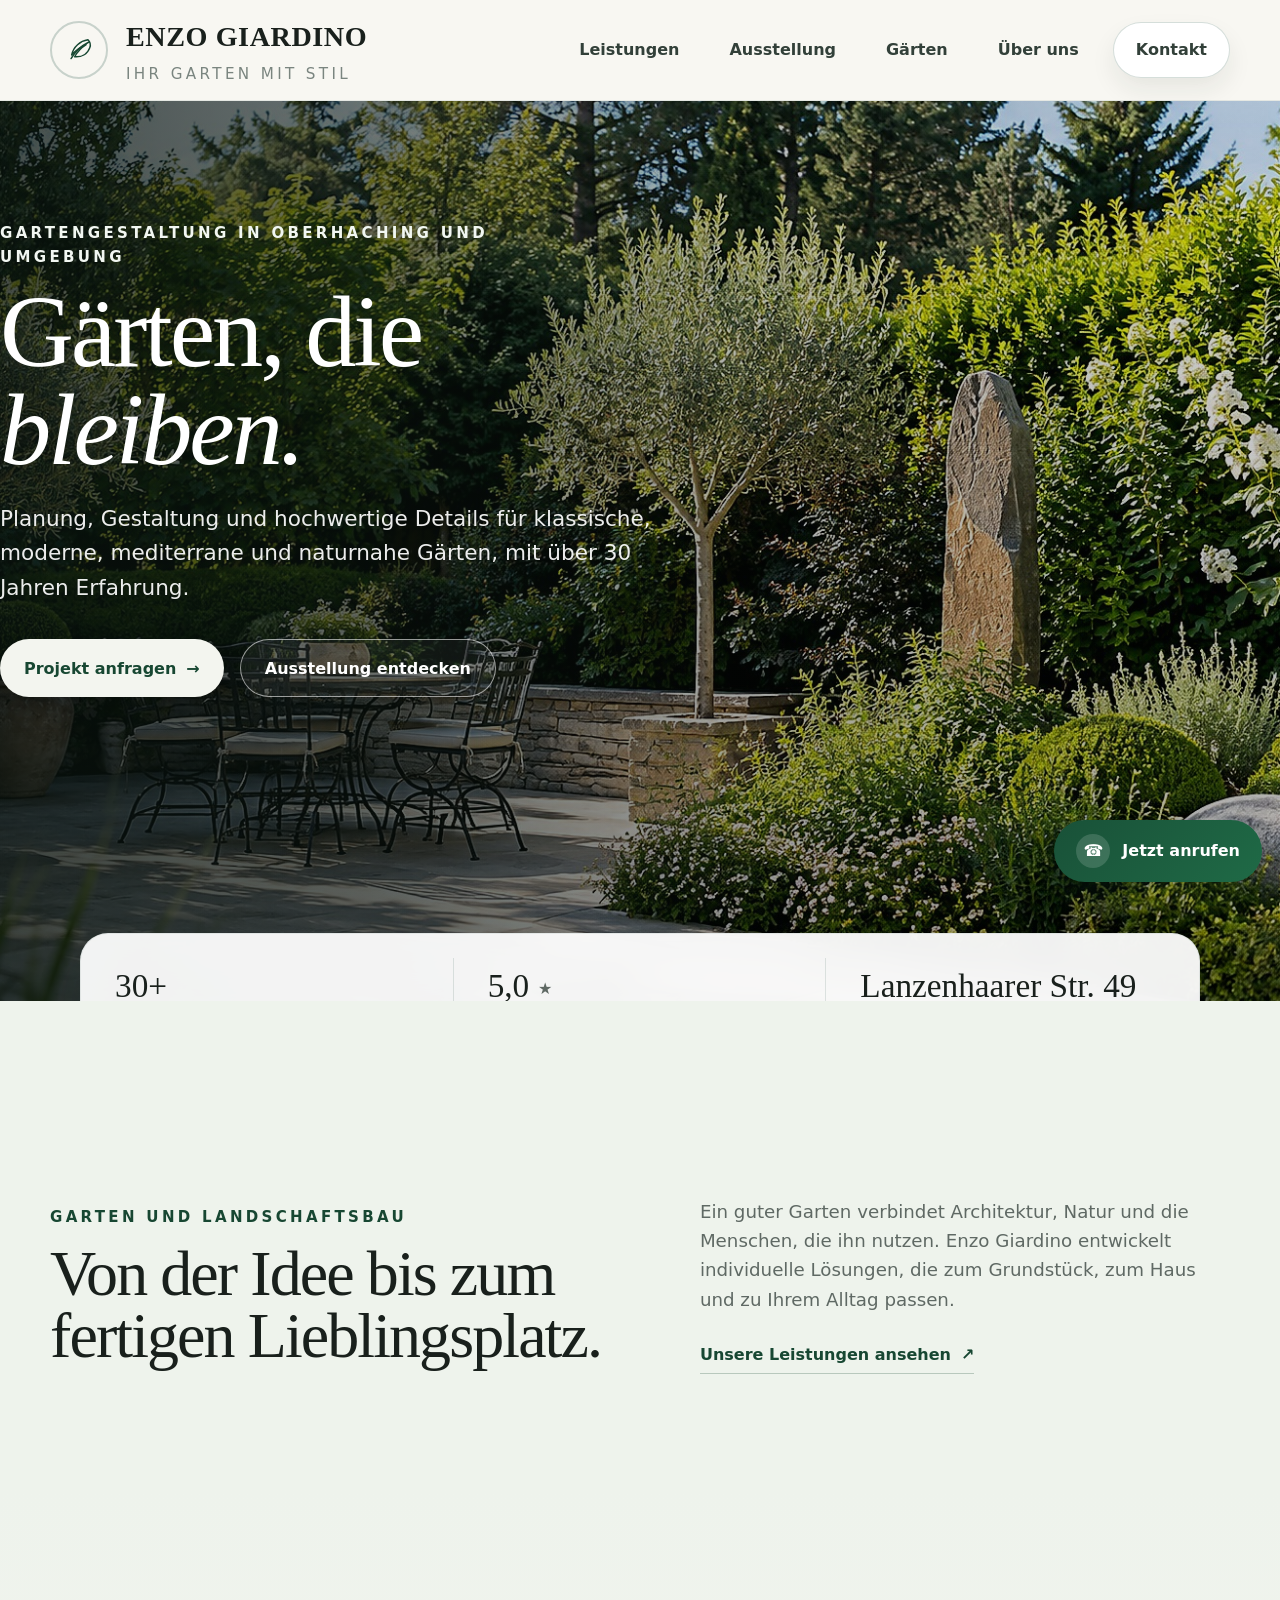
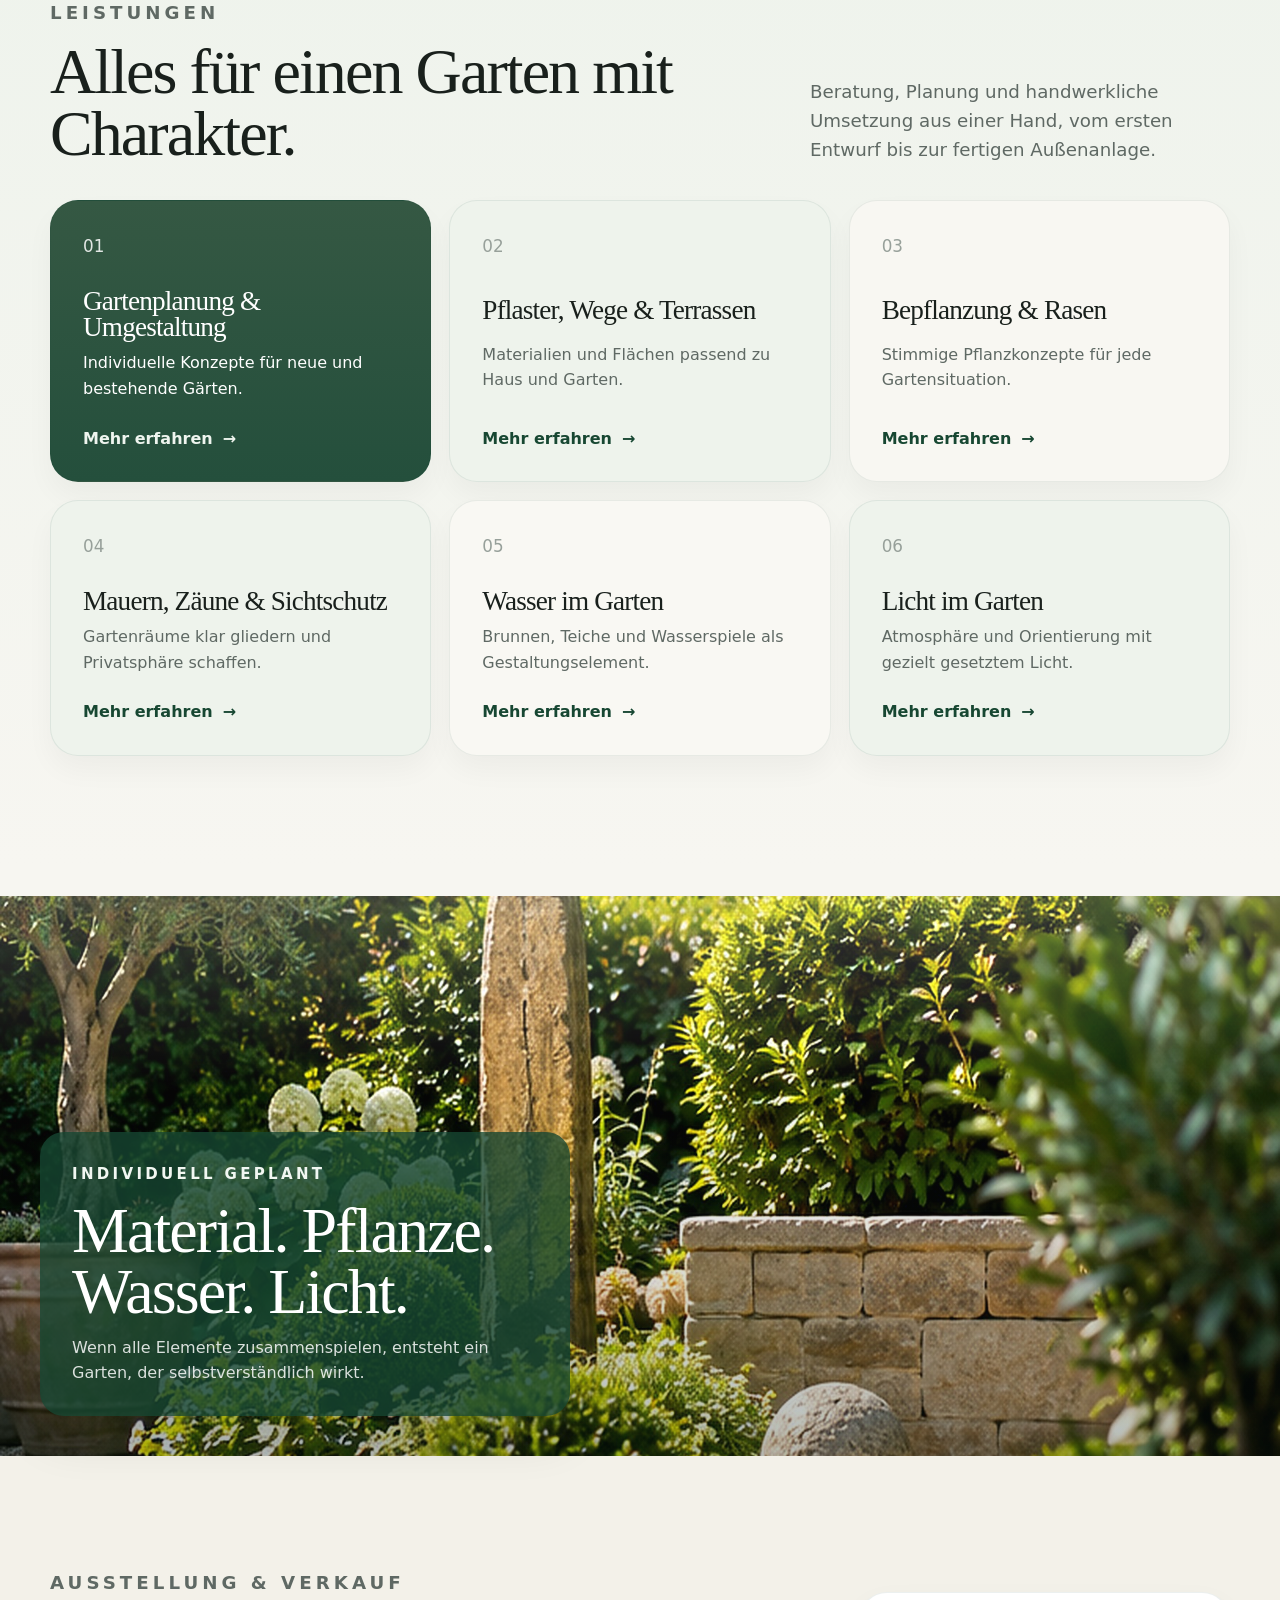
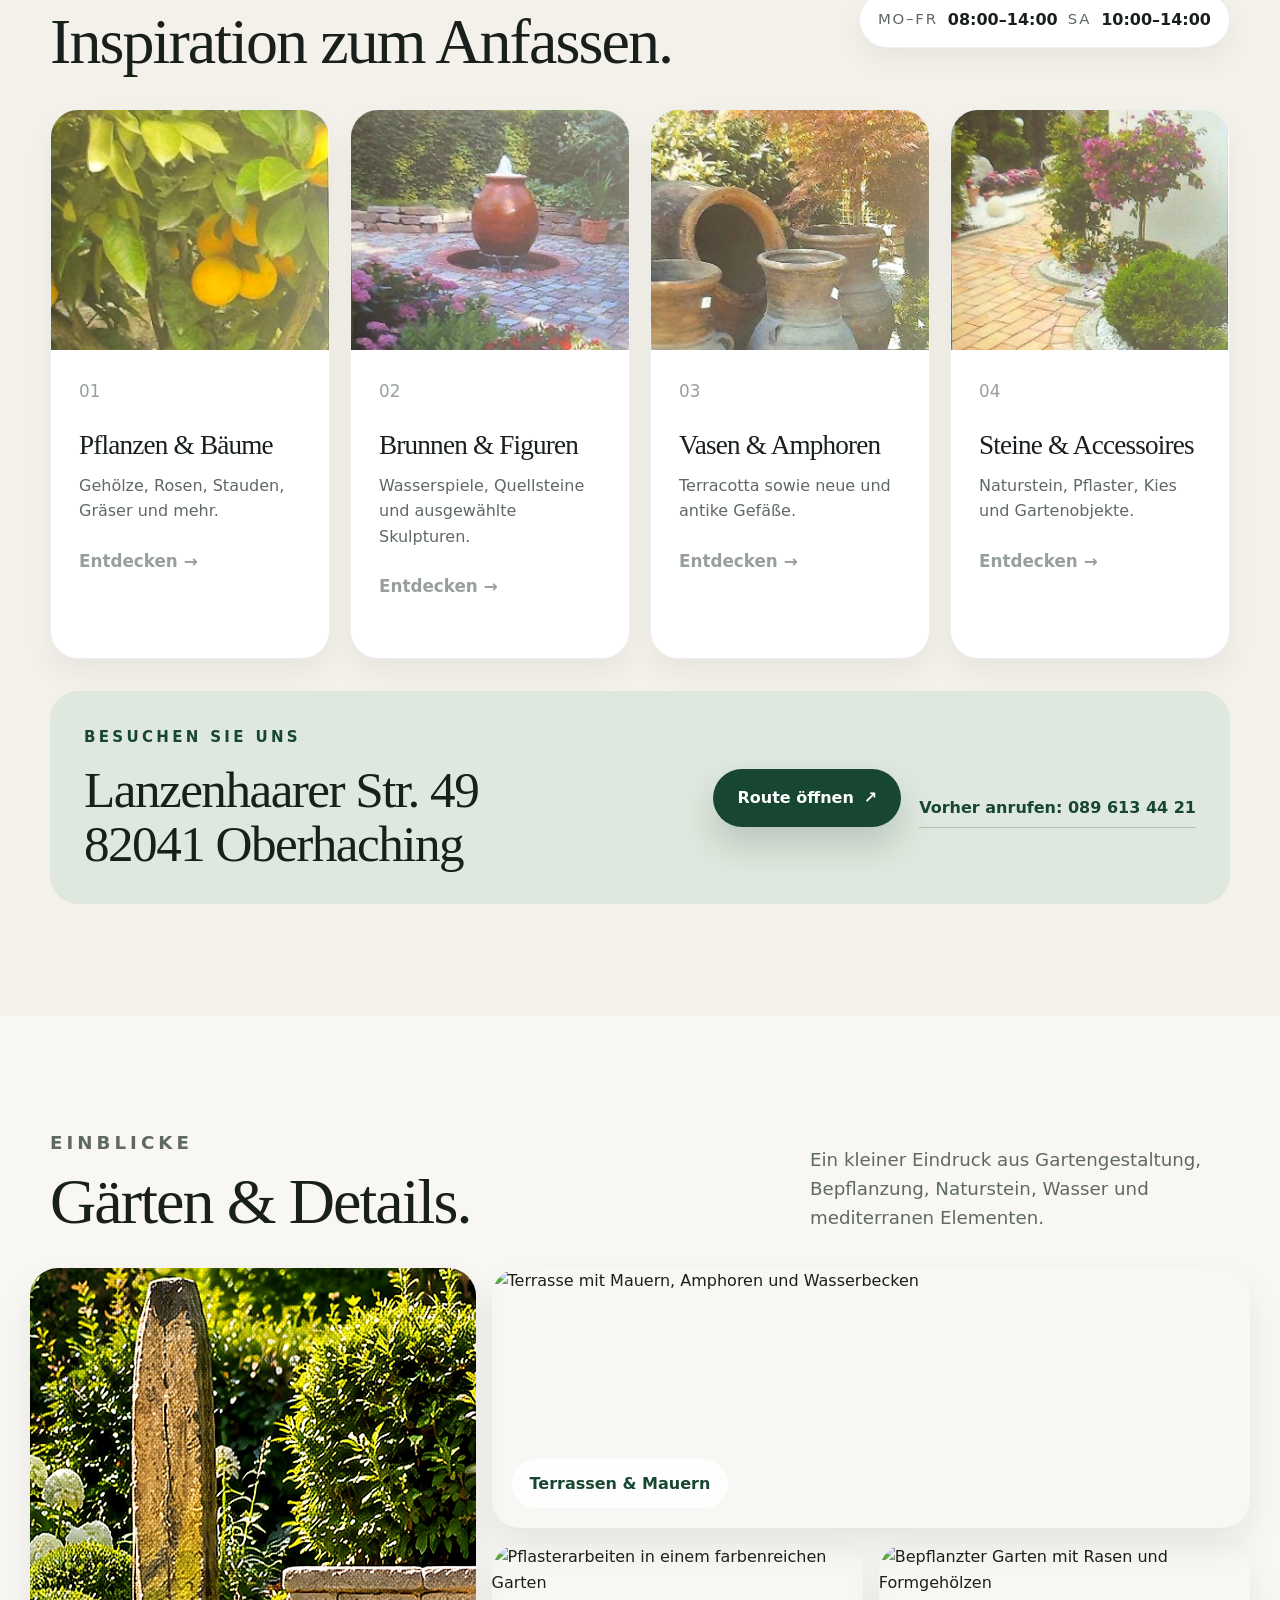
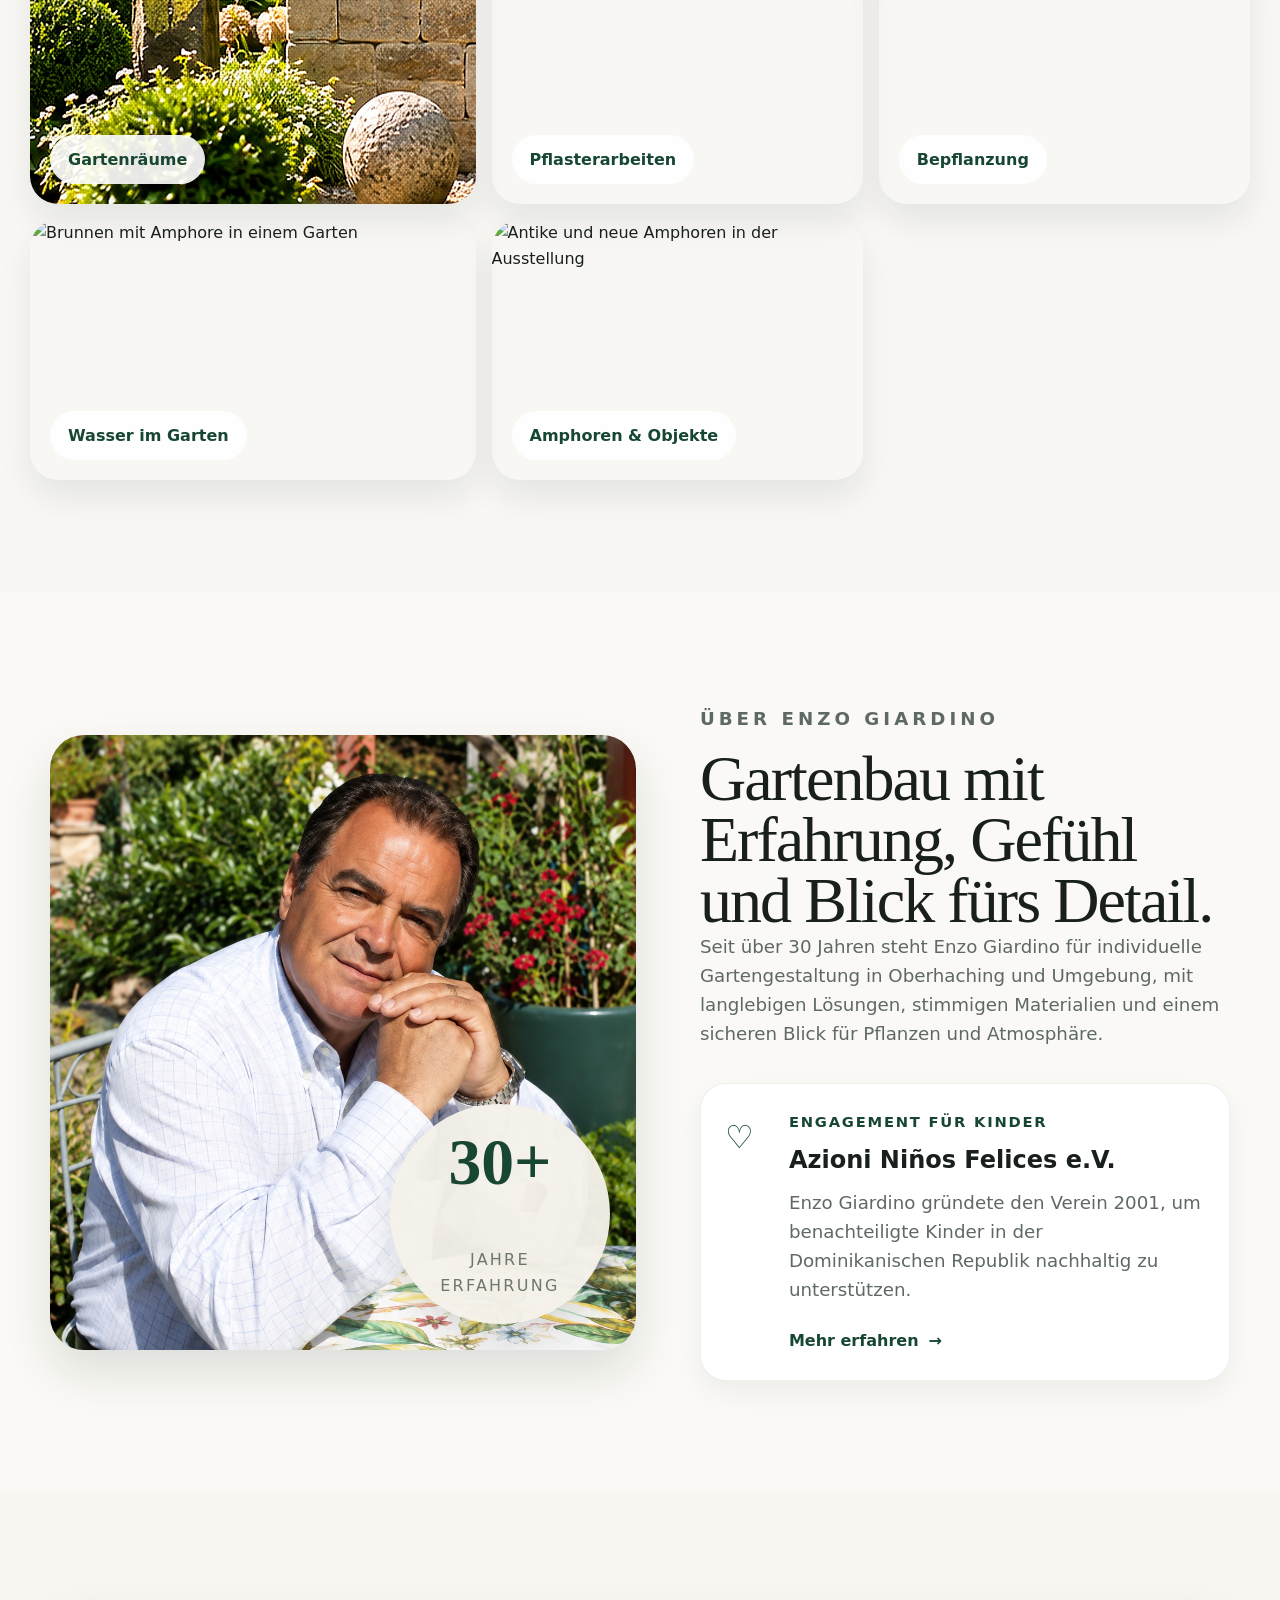
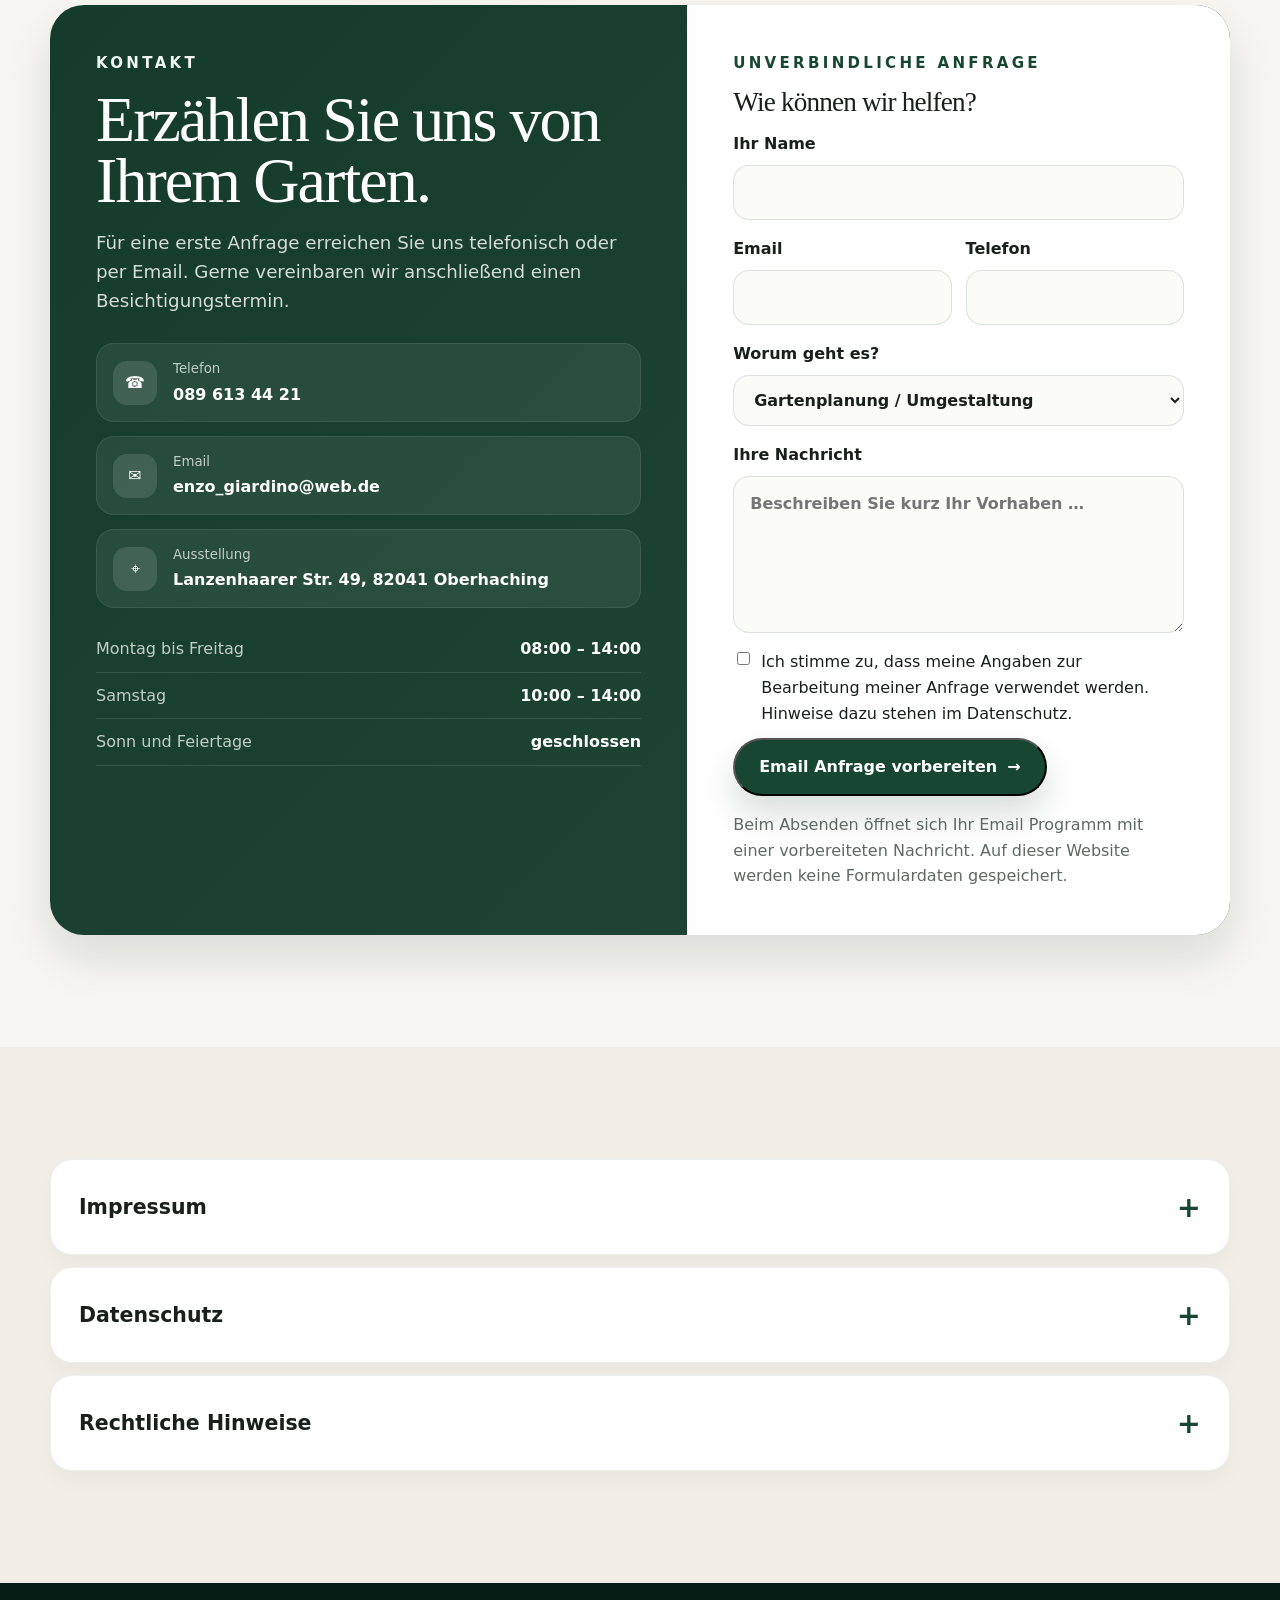
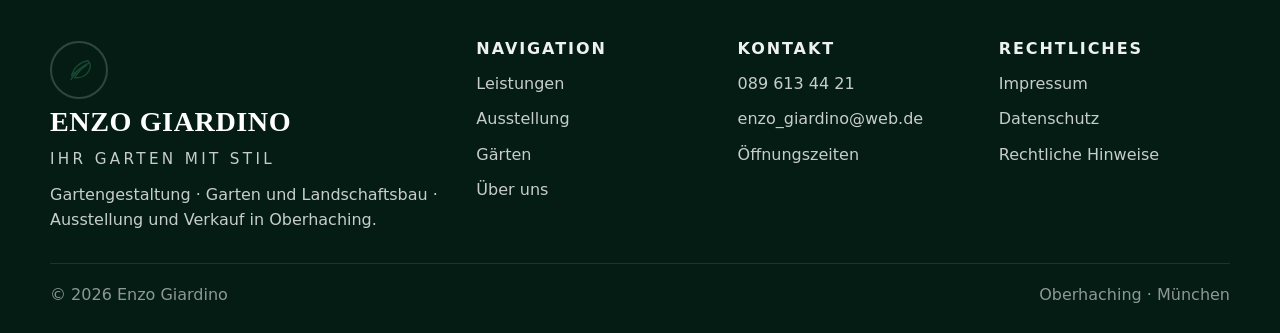
==== commit 2eb07622: "Add files via upload" ====
--- a/index.html
+++ b/index.html
@@ -4,11 +4,11 @@
   <meta charset="utf-8">
   <meta name="viewport" content="width=device-width, initial-scale=1, viewport-fit=cover">
   <meta name="theme-color" content="#183c2b">
-  <meta name="description" content="Enzo Giardino Gartengestaltung in Oberhaching – Gartenplanung, Umgestaltung, Pflasterarbeiten, Bepflanzung, Wasser, Licht sowie Ausstellung und Verkauf für Garten & Terrasse.">
+  <meta name="description" content="Enzo Giardino Gartengestaltung in Oberhaching. Gartenplanung, Umgestaltung, Pflasterarbeiten, Bepflanzung, Wasser, Licht sowie Ausstellung und Verkauf für Garten und Terrasse.">
   <meta name="robots" content="index,follow">
   <title>Enzo Giardino | Gartengestaltung in Oberhaching</title>
   <link rel="canonical" href="https://enzogiardino.de/">
-  <link rel="stylesheet" href="style.css?v=08">
+  <link rel="stylesheet" href="style.css?v=09">
 </head>
 <body>
   <a class="skip-link" href="#main">Zum Inhalt springen</a>
@@ -32,6 +32,19 @@
         <a href="#referenzen">Gärten</a>
         <a href="#ueber-uns">Über uns</a>
         <a class="nav-cta" href="#kontakt">Kontakt</a>
+
+        <div class="mobile-nav-extra">
+          <p>Gartengestaltung · Garten und Landschaftsbau · Ausstellung und Verkauf in Oberhaching.</p>
+          <div class="mobile-nav-contact">
+            <a href="tel:+49896134421">089 613 44 21</a>
+            <a href="mailto:enzo_giardino@web.de">enzo_giardino@web.de</a>
+          </div>
+          <div class="mobile-nav-legal">
+            <a href="#impressum" data-open-details="impressum">Impressum</a>
+            <a href="#datenschutz" data-open-details="datenschutz">Datenschutz</a>
+            <a href="#rechtliches" data-open-details="rechtliches">Rechtliche Hinweise</a>
+          </div>
+        </div>
       </nav>
     </div>
   </header>
@@ -41,9 +54,9 @@
       <div class="hero-media" role="img" aria-label="Professionell gestalteter Garten"></div>
       <div class="hero-overlay"></div>
       <div class="wrap hero-content">
-        <p class="eyebrow light">Gartengestaltung in Oberhaching & Umgebung</p>
+        <p class="eyebrow light">Gartengestaltung in Oberhaching und Umgebung</p>
         <h1 id="hero-title">Gärten, die<br><em>bleiben.</em></h1>
-        <p class="hero-lead">Planung, Gestaltung und hochwertige Details für klassische, moderne, mediterrane und naturnahe Gärten – mit über 30 Jahren Erfahrung.</p>
+        <p class="hero-lead">Planung, Gestaltung und hochwertige Details für klassische, moderne, mediterrane und naturnahe Gärten, mit über 30 Jahren Erfahrung.</p>
         <div class="hero-actions">
           <a class="btn btn-primary" href="#kontakt">Projekt anfragen <span aria-hidden="true">→</span></a>
           <a class="btn btn-ghost" href="#ausstellung">Ausstellung entdecken</a>
@@ -54,9 +67,9 @@
           <strong>30+</strong>
           <span>Jahre Erfahrung</span>
         </div>
-        <a class="proof-item proof-reviews" href="https://www.google.com/maps/search/?api=1&amp;query=Enzo+Giardino+Oberhaching&amp;query_place_id=ChIJU0ge9mb4CEERahgw0Cjt46A" target="_blank" rel="noopener" aria-label="Google-Bewertungen von Enzo Giardino öffnen">
+        <a class="proof-item proof-reviews" href="https://www.google.com/maps/search/?api=1&amp;query=Enzo+Giardino+Oberhaching&amp;query_place_id=ChIJU0ge9mb4CEERahgw0Cjt46A" target="_blank" rel="noopener" aria-label="Google Bewertungen von Enzo Giardino öffnen">
           <strong>5,0 <span class="proof-star" aria-hidden="true">★</span></strong>
-          <span>14 Google-Bewertungen</span>
+          <span>14 Google Bewertungen</span>
         </a>
         <a class="proof-item proof-address" href="https://www.google.com/maps/search/?api=1&amp;query=Lanzenhaarer+Str.+49%2C+82041+Oberhaching" target="_blank" rel="noopener" aria-label="Lanzenhaarer Straße 49, 82041 Oberhaching in Google Maps öffnen">
           <strong>Lanzenhaarer Str. 49</strong>
@@ -68,7 +81,7 @@
     <section class="intro section">
       <div class="wrap intro-grid">
         <div>
-          <p class="eyebrow">Garten- & Landschaftsbau</p>
+          <p class="eyebrow">Garten und Landschaftsbau</p>
           <h2>Von der Idee bis zum fertigen Lieblingsplatz.</h2>
         </div>
         <div class="intro-copy">
@@ -85,7 +98,7 @@
             <p class="eyebrow">Leistungen</p>
             <h2>Alles für einen Garten mit Charakter.</h2>
           </div>
-          <p>Beratung, Planung und handwerkliche Umsetzung aus einer Hand – vom ersten Entwurf bis zur fertigen Außenanlage.</p>
+          <p>Beratung, Planung und handwerkliche Umsetzung aus einer Hand, vom ersten Entwurf bis zur fertigen Außenanlage.</p>
         </div>
 
         <div class="service-grid">
@@ -93,7 +106,7 @@
             <button class="card-hit" type="button" data-detail="service-plan" aria-label="Mehr zu Gartenplanung und Umgestaltung erfahren"></button>
             <span class="service-no">01</span>
             <div>
-              <h3>Gartenplanung & Umgestaltung</h3>
+              <h3>Gartenplanung &amp; Umgestaltung</h3>
               <p>Individuelle Konzepte für neue und bestehende Gärten.</p>
               <span class="card-action">Mehr erfahren <span aria-hidden="true">→</span></span>
             </div>
@@ -101,21 +114,21 @@
           <article class="service-card">
             <button class="card-hit" type="button" data-detail="service-pflaster" aria-label="Mehr zu Pflaster, Wegen und Terrassen erfahren"></button>
             <span class="service-no">02</span>
-            <h3>Pflaster, Wege & Terrassen</h3>
+            <h3>Pflaster, Wege &amp; Terrassen</h3>
             <p>Materialien und Flächen passend zu Haus und Garten.</p>
             <span class="card-action">Mehr erfahren <span aria-hidden="true">→</span></span>
           </article>
           <article class="service-card">
             <button class="card-hit" type="button" data-detail="service-gruen" aria-label="Mehr zu Bepflanzung und Rasen erfahren"></button>
             <span class="service-no">03</span>
-            <h3>Bepflanzung & Rasen</h3>
+            <h3>Bepflanzung &amp; Rasen</h3>
             <p>Stimmige Pflanzkonzepte für jede Gartensituation.</p>
             <span class="card-action">Mehr erfahren <span aria-hidden="true">→</span></span>
           </article>
           <article class="service-card">
             <button class="card-hit" type="button" data-detail="service-sichtschutz" aria-label="Mehr zu Mauern, Zäunen und Sichtschutz erfahren"></button>
             <span class="service-no">04</span>
-            <h3>Mauern, Zäune & Sichtschutz</h3>
+            <h3>Mauern, Zäune &amp; Sichtschutz</h3>
             <p>Gartenräume klar gliedern und Privatsphäre schaffen.</p>
             <span class="card-action">Mehr erfahren <span aria-hidden="true">→</span></span>
           </article>
@@ -149,7 +162,7 @@
       <div class="wrap">
         <div class="section-head exhibition-head">
           <div>
-            <p class="eyebrow">Ausstellung & Verkauf</p>
+            <p class="eyebrow">Ausstellung &amp; Verkauf</p>
             <h2>Inspiration zum Anfassen.</h2>
           </div>
           <div class="hours-pill"><span>Mo–Fr</span><strong>08:00–14:00</strong><span>Sa</span><strong>10:00–14:00</strong></div>
@@ -159,29 +172,29 @@
           <article class="collection-card c1">
             <button class="card-hit" type="button" data-detail="collection-plants" aria-label="Pflanzen und Bäume entdecken"></button>
             <div class="collection-image" aria-hidden="true"></div>
-            <div class="collection-copy"><span>01</span><h3>Pflanzen & Bäume</h3><p>Gehölze, Rosen, Stauden, Gräser und mehr.</p><span class="card-action">Entdecken <span aria-hidden="true">→</span></span></div>
+            <div class="collection-copy"><span>01</span><h3>Pflanzen &amp; Bäume</h3><p>Gehölze, Rosen, Stauden, Gräser und mehr.</p><span class="card-action">Entdecken <span aria-hidden="true">→</span></span></div>
           </article>
           <article class="collection-card c2">
             <button class="card-hit" type="button" data-detail="collection-water" aria-label="Brunnen und Figuren entdecken"></button>
             <div class="collection-image" aria-hidden="true"></div>
-            <div class="collection-copy"><span>02</span><h3>Brunnen & Figuren</h3><p>Wasserspiele, Quellsteine und ausgewählte Skulpturen.</p><span class="card-action">Entdecken <span aria-hidden="true">→</span></span></div>
+            <div class="collection-copy"><span>02</span><h3>Brunnen &amp; Figuren</h3><p>Wasserspiele, Quellsteine und ausgewählte Skulpturen.</p><span class="card-action">Entdecken <span aria-hidden="true">→</span></span></div>
           </article>
           <article class="collection-card c3">
             <button class="card-hit" type="button" data-detail="collection-amphora" aria-label="Vasen und Amphoren entdecken"></button>
             <div class="collection-image" aria-hidden="true"></div>
-            <div class="collection-copy"><span>03</span><h3>Vasen & Amphoren</h3><p>Terracotta sowie neue und antike Gefäße.</p><span class="card-action">Entdecken <span aria-hidden="true">→</span></span></div>
+            <div class="collection-copy"><span>03</span><h3>Vasen &amp; Amphoren</h3><p>Terracotta sowie neue und antike Gefäße.</p><span class="card-action">Entdecken <span aria-hidden="true">→</span></span></div>
           </article>
           <article class="collection-card c4">
             <button class="card-hit" type="button" data-detail="collection-stone" aria-label="Steine und Accessoires entdecken"></button>
             <div class="collection-image" aria-hidden="true"></div>
-            <div class="collection-copy"><span>04</span><h3>Steine & Accessoires</h3><p>Naturstein, Pflaster, Kies und Gartenobjekte.</p><span class="card-action">Entdecken <span aria-hidden="true">→</span></span></div>
+            <div class="collection-copy"><span>04</span><h3>Steine &amp; Accessoires</h3><p>Naturstein, Pflaster, Kies und Gartenobjekte.</p><span class="card-action">Entdecken <span aria-hidden="true">→</span></span></div>
           </article>
         </div>
 
         <div class="visit-card">
           <div><p class="eyebrow">Besuchen Sie uns</p><h3>Lanzenhaarer Str. 49<br>82041 Oberhaching</h3></div>
           <div class="visit-actions">
-            <a class="btn btn-dark" href="https://www.google.com/maps/search/?api=1&query=Lanzenhaarer+Str.+49+82041+Oberhaching" target="_blank" rel="noopener">Route öffnen <span aria-hidden="true">↗</span></a>
+            <a class="btn btn-dark" href="https://www.google.com/maps/search/?api=1&amp;query=Lanzenhaarer+Str.+49+82041+Oberhaching" target="_blank" rel="noopener">Route öffnen <span aria-hidden="true">↗</span></a>
             <a class="text-link" href="tel:+49896134421">Vorher anrufen: 089 613 44 21</a>
           </div>
         </div>
@@ -191,17 +204,17 @@
     <section class="section gallery-section" id="referenzen">
       <div class="wrap">
         <div class="section-head">
-          <div><p class="eyebrow">Einblicke</p><h2>Gärten & Details.</h2></div>
+          <div><p class="eyebrow">Einblicke</p><h2>Gärten &amp; Details.</h2></div>
           <p>Ein kleiner Eindruck aus Gartengestaltung, Bepflanzung, Naturstein, Wasser und mediterranen Elementen.</p>
         </div>
       </div>
       <div class="gallery" aria-label="Galerie">
-        <figure class="g1"><img src="gartenraeume-08.jpg" alt="Hochwertig gestalteter Gartenraum mit Naturstein, Gehölzen und Stauden" loading="lazy"><figcaption>Gartenräume</figcaption></figure>
-        <figure class="g2"><img src="https://enzogiardino.de/wp-content/uploads/2023/01/P1030650.jpg" alt="Terrasse mit Mauern, Amphoren und Wasserbecken" loading="lazy"><figcaption>Terrassen & Mauern</figcaption></figure>
+        <figure class="g1"><img src="gartenraeume-09.jpg" alt="Hochwertig gestalteter Gartenraum mit Naturstein, Gehölzen und Stauden" loading="lazy"><figcaption>Gartenräume</figcaption></figure>
+        <figure class="g2"><img src="https://enzogiardino.de/wp-content/uploads/2023/01/P1030650.jpg" alt="Terrasse mit Mauern, Amphoren und Wasserbecken" loading="lazy"><figcaption>Terrassen &amp; Mauern</figcaption></figure>
         <figure class="g3"><img src="https://enzogiardino.de/wp-content/uploads/2023/01/enzo_giardino_-_steine_-_pflasterarbeiten_13.jpg" alt="Pflasterarbeiten in einem farbenreichen Garten" loading="lazy"><figcaption>Pflasterarbeiten</figcaption></figure>
         <figure class="g4"><img src="https://enzogiardino.de/wp-content/uploads/2023/01/enzo_giardino_-_garten_-_bepflanzung_4.jpg" alt="Bepflanzter Garten mit Rasen und Formgehölzen" loading="lazy"><figcaption>Bepflanzung</figcaption></figure>
         <figure class="g5"><img src="https://enzogiardino.de/wp-content/uploads/2023/01/enzo_giardino_-_wasser_im_garten_-_brunnen_und_quellsteine_1.jpg" alt="Brunnen mit Amphore in einem Garten" loading="lazy"><figcaption>Wasser im Garten</figcaption></figure>
-        <figure class="g6"><img src="https://enzogiardino.de/wp-content/uploads/2023/01/enzo_giardino_-_ausstellung_-_verkauf_-_neue_und_antike_amphoren_7.jpg" alt="Antike und neue Amphoren in der Ausstellung" loading="lazy"><figcaption>Amphoren & Objekte</figcaption></figure>
+        <figure class="g6"><img src="https://enzogiardino.de/wp-content/uploads/2023/01/enzo_giardino_-_ausstellung_-_verkauf_-_neue_und_antike_amphoren_7.jpg" alt="Antike und neue Amphoren in der Ausstellung" loading="lazy"><figcaption>Amphoren &amp; Objekte</figcaption></figure>
       </div>
     </section>
 
@@ -214,7 +227,7 @@
         <div class="about-copy">
           <p class="eyebrow">Über Enzo Giardino</p>
           <h2>Gartenbau mit Erfahrung, Gefühl und Blick fürs Detail.</h2>
-          <p>Seit über 30 Jahren steht Enzo Giardino für individuelle Gartengestaltung in Oberhaching und Umgebung – mit langlebigen Lösungen, stimmigen Materialien und einem sicheren Blick für Pflanzen und Atmosphäre.</p>
+          <p>Seit über 30 Jahren steht Enzo Giardino für individuelle Gartengestaltung in Oberhaching und Umgebung, mit langlebigen Lösungen, stimmigen Materialien und einem sicheren Blick für Pflanzen und Atmosphäre.</p>
           <div class="engagement-card">
             <button class="card-hit" type="button" data-detail="verein" aria-label="Mehr über Enzo Giardinos Engagement für Azioni Niños Felices erfahren"></button>
             <span class="engagement-icon" aria-hidden="true">♡</span>
@@ -230,18 +243,18 @@
           <div class="contact-info">
             <p class="eyebrow light">Kontakt</p>
             <h2>Erzählen Sie uns von Ihrem Garten.</h2>
-            <p class="contact-lead">Für eine erste Anfrage erreichen Sie uns telefonisch oder per E-Mail. Gerne vereinbaren wir anschließend einen Besichtigungstermin.</p>
+            <p class="contact-lead">Für eine erste Anfrage erreichen Sie uns telefonisch oder per Email. Gerne vereinbaren wir anschließend einen Besichtigungstermin.</p>
 
             <div class="contact-list">
               <a href="tel:+49896134421"><span class="contact-icon" aria-hidden="true">☎</span><span><small>Telefon</small><strong>089 613 44 21</strong></span></a>
-              <a href="mailto:enzo_giardino@web.de"><span class="contact-icon" aria-hidden="true">✉</span><span><small>E-Mail</small><strong>enzo_giardino@web.de</strong></span></a>
-              <a href="https://www.google.com/maps/search/?api=1&query=Lanzenhaarer+Str.+49+82041+Oberhaching" target="_blank" rel="noopener"><span class="contact-icon" aria-hidden="true">⌖</span><span><small>Ausstellung</small><strong>Lanzenhaarer Str. 49, 82041 Oberhaching</strong></span></a>
+              <a href="mailto:enzo_giardino@web.de"><span class="contact-icon" aria-hidden="true">✉</span><span><small>Email</small><strong>enzo_giardino@web.de</strong></span></a>
+              <a href="https://www.google.com/maps/search/?api=1&amp;query=Lanzenhaarer+Str.+49+82041+Oberhaching" target="_blank" rel="noopener"><span class="contact-icon" aria-hidden="true">⌖</span><span><small>Ausstellung</small><strong>Lanzenhaarer Str. 49, 82041 Oberhaching</strong></span></a>
             </div>
 
             <div class="opening-hours">
-              <div><span>Montag – Freitag</span><strong>08:00 – 14:00</strong></div>
+              <div><span>Montag bis Freitag</span><strong>08:00 – 14:00</strong></div>
               <div><span>Samstag</span><strong>10:00 – 14:00</strong></div>
-              <div><span>Sonn- & Feiertage</span><strong>geschlossen</strong></div>
+              <div><span>Sonn und Feiertage</span><strong>geschlossen</strong></div>
             </div>
           </div>
 
@@ -249,7 +262,7 @@
             <div class="form-head"><p class="eyebrow">Unverbindliche Anfrage</p><h3>Wie können wir helfen?</h3></div>
             <label>Ihr Name<input type="text" name="name" autocomplete="name" required></label>
             <div class="form-row">
-              <label>E-Mail<input type="email" name="email" autocomplete="email" required></label>
+              <label>Email<input type="email" name="email" autocomplete="email" required></label>
               <label>Telefon<input type="tel" name="phone" autocomplete="tel"></label>
             </div>
             <label>Worum geht es?
@@ -265,8 +278,8 @@
             </label>
             <label>Ihre Nachricht<textarea name="message" rows="5" required placeholder="Beschreiben Sie kurz Ihr Vorhaben …"></textarea></label>
             <label class="check"><input type="checkbox" required><span>Ich stimme zu, dass meine Angaben zur Bearbeitung meiner Anfrage verwendet werden. Hinweise dazu stehen im Datenschutz.</span></label>
-            <button class="btn btn-primary form-submit" type="submit">E-Mail-Anfrage vorbereiten <span aria-hidden="true">→</span></button>
-            <p class="form-note">Beim Absenden öffnet sich Ihr E-Mail-Programm mit einer vorbereiteten Nachricht. Auf dieser Website werden keine Formulardaten gespeichert.</p>
+            <button class="btn btn-primary form-submit" type="submit">Email Anfrage vorbereiten <span aria-hidden="true">→</span></button>
+            <p class="form-note">Beim Absenden öffnet sich Ihr Email Programm mit einer vorbereiteten Nachricht. Auf dieser Website werden keine Formulardaten gespeichert.</p>
           </form>
         </div>
       </div>
@@ -279,8 +292,8 @@
           <div class="legal-content">
             <h2>Impressum</h2>
             <p><strong>Betreiber dieser Website</strong><br>Enzo Giardino<br>Stefanienstr. 2a<br>82041 Deisenhofen</p>
-            <p><strong>Kontakt</strong><br>Telefon: 089 613 44 21<br>Fax: 089 613 56 83<br>E-Mail: <a href="mailto:enzo_giardino@web.de">enzo_giardino@web.de</a><br>Web: enzogiardino.de</p>
-            <p><strong>Umsatzsteuer-ID</strong><br>DE 130334528</p>
+            <p><strong>Kontakt</strong><br>Telefon: 089 613 44 21<br>Fax: 089 613 56 83<br>Email: <a href="mailto:enzo_giardino@web.de">enzo_giardino@web.de</a><br>Web: enzogiardino.de</p>
+            <p><strong>Umsatzsteuer ID</strong><br>DE 130334528</p>
           </div>
         </details>
         <details id="datenschutz">
@@ -288,15 +301,15 @@
           <div class="legal-content">
             <h2>Datenschutzerklärung</h2>
             <p><strong>Verantwortlicher:</strong> Enzo Giardino, Stefanienstr. 2a, 82041 Deisenhofen. Kontakt: enzo_giardino@web.de.</p>
-            <h3>Hosting und Server-Logdaten</h3>
-            <p>Beim Aufruf der Website kann der Hosting-Anbieter technisch erforderliche Verbindungsdaten verarbeiten, zum Beispiel IP-Adresse, Zeitpunkt des Zugriffs, angeforderte Datei, Browser- und Systeminformationen. Dies dient dem sicheren und stabilen Betrieb der Website.</p>
+            <h3>Hosting und Serverprotokolle</h3>
+            <p>Beim Aufruf der Website kann der Hosting Anbieter technisch erforderliche Verbindungsdaten verarbeiten, zum Beispiel IP Adresse, Zeitpunkt des Zugriffs, angeforderte Datei, Browser und Systeminformationen. Dies dient dem sicheren und stabilen Betrieb der Website.</p>
             <h3>Kontaktaufnahme</h3>
-            <p>Das Anfrageformular speichert keine Daten auf dieser Website. Es erstellt lediglich eine E-Mail in Ihrem E-Mail-Programm. Wenn Sie uns per E-Mail oder Telefon kontaktieren, verarbeiten wir Ihre Angaben zur Bearbeitung Ihrer Anfrage und möglicher Anschlussfragen.</p>
+            <p>Das Anfrageformular speichert keine Daten auf dieser Website. Es erstellt lediglich eine Email in Ihrem Email Programm. Wenn Sie uns per Email oder Telefon kontaktieren, verarbeiten wir Ihre Angaben zur Bearbeitung Ihrer Anfrage und möglicher Anschlussfragen.</p>
             <h3>Externe Inhalte und Links</h3>
             <p>Beim Aufruf verlinkter externer Dienste, etwa einer Kartenansicht oder einer Partnerseite, gelten die Datenschutzbestimmungen des jeweiligen Anbieters. Externe Seiten werden erst durch Ihre aktive Auswahl geöffnet.</p>
             <h3>Ihre Rechte</h3>
-            <p>Sie haben im Rahmen der gesetzlichen Voraussetzungen insbesondere Rechte auf Auskunft, Berichtigung, Löschung, Einschränkung der Verarbeitung, Widerspruch und Datenübertragbarkeit. Außerdem besteht ein Beschwerderecht bei einer Datenschutz-Aufsichtsbehörde.</p>
-            <p>Diese Website setzt in der vorliegenden Version keine Analyse-, Marketing- oder Tracking-Cookies ein.</p>
+            <p>Sie haben im Rahmen der gesetzlichen Voraussetzungen insbesondere Rechte auf Auskunft, Berichtigung, Löschung, Einschränkung der Verarbeitung, Widerspruch und Datenübertragbarkeit. Außerdem besteht ein Beschwerderecht bei einer Datenschutzaufsichtsbehörde.</p>
+            <p>Diese Website setzt in der vorliegenden Version keine Analyse, Marketing oder Tracking Cookies ein.</p>
           </div>
         </details>
         <details id="rechtliches">
@@ -304,7 +317,7 @@
           <div class="legal-content">
             <h2>Rechtliche Hinweise</h2>
             <p>Die Inhalte dieser Website wurden mit Sorgfalt erstellt. Für Vollständigkeit, Aktualität und die Inhalte externer, verlinkter Websites kann keine Gewähr übernommen werden. Für fremde Inhalte sind deren jeweilige Betreiber verantwortlich.</p>
-            <p>Texte, Bilder und Gestaltungen dieser Website dürfen – soweit rechtlich geschützt – nur mit Zustimmung des jeweiligen Rechteinhabers verwendet werden.</p>
+            <p>Texte, Bilder und Gestaltungen dieser Website dürfen, soweit rechtlich geschützt, nur mit Zustimmung des jeweiligen Rechteinhabers verwendet werden.</p>
           </div>
         </details>
       </div>
@@ -315,7 +328,7 @@
     <div class="wrap footer-grid">
       <div>
         <a class="brand footer-brand" href="#start"><span class="brand-mark" aria-hidden="true"><svg viewBox="0 0 48 48"><path d="M38 8C25 10 14 19 11 33c7-8 14-13 24-17-8 5-14 11-19 20 11 1 21-4 25-15 2-5 1-9-3-13Z"/><path d="M10 39c7-12 15-20 29-27"/></svg></span><span class="brand-copy"><strong>ENZO GIARDINO</strong><small>Ihr Garten mit Stil</small></span></a>
-        <p>Gartengestaltung · Garten- und Landschaftsbau · Ausstellung & Verkauf in Oberhaching.</p>
+        <p>Gartengestaltung · Garten und Landschaftsbau · Ausstellung und Verkauf in Oberhaching.</p>
       </div>
       <div><h3>Navigation</h3><a href="#leistungen">Leistungen</a><a href="#ausstellung">Ausstellung</a><a href="#referenzen">Gärten</a><a href="#ueber-uns">Über uns</a></div>
       <div><h3>Kontakt</h3><a href="tel:+49896134421">089 613 44 21</a><a href="mailto:enzo_giardino@web.de">enzo_giardino@web.de</a><a href="#kontakt">Öffnungszeiten</a></div>
@@ -323,7 +336,6 @@
     </div>
     <div class="wrap footer-bottom"><span>© <span id="year"></span> Enzo Giardino</span><span>Oberhaching · München</span></div>
   </footer>
-
 
   <div class="detail-modal" id="detail-modal" hidden aria-hidden="true">
     <div class="detail-backdrop" data-modal-close></div>
@@ -345,6 +357,6 @@
   </div>
 
   <a class="mobile-call" href="tel:+49896134421" aria-label="Jetzt anrufen"><span aria-hidden="true">☎</span> Jetzt anrufen</a>
-  <script src="script.js?v=08"></script>
+  <script src="script.js?v=09"></script>
 </body>
 </html>
--- a/style.css
+++ b/style.css
@@ -1,573 +1,943 @@
-:root{
-  --green:#183c2b;
-  --green-2:#24543c;
-  --sage:#dfe8df;
-  --cream:#f5f2ea;
-  --sand:#d6c6a8;
-  --ink:#17201b;
-  --muted:#69736d;
-  --white:#fff;
-  --line:rgba(23,32,27,.14);
-  --shadow:0 22px 60px rgba(17,33,24,.12);
-  --radius:22px;
-  --wrap:min(1180px, calc(100% - 48px));
-}
-*{box-sizing:border-box}
-html{scroll-behavior:smooth;scroll-padding-top:88px}
-body{margin:0;font-family:Inter,ui-sans-serif,-apple-system,BlinkMacSystemFont,"Segoe UI",sans-serif;color:var(--ink);background:#fff;line-height:1.6;-webkit-font-smoothing:antialiased}
-body.nav-open{overflow:hidden}
-body.nav-open::before{content:"";position:fixed;inset:70px 0 0;background:rgba(255,255,255,.985);z-index:99}
-a{color:inherit;text-decoration:none}
-img{display:block;max-width:100%}
-button,input,textarea,select{font:inherit}
-.wrap{width:var(--wrap);margin-inline:auto}
-.skip-link{position:fixed;top:8px;left:8px;z-index:1000;background:#fff;padding:10px 14px;border-radius:10px;transform:translateY(-160%);box-shadow:var(--shadow)}
-.skip-link:focus{transform:none}
-.topbar{background:var(--green);color:rgba(255,255,255,.82);font-size:12px;letter-spacing:.03em}
-.topbar-inner{min-height:34px;display:flex;align-items:center;justify-content:space-between;gap:20px}
-.topbar-links{display:flex;gap:10px;align-items:center}.topbar a:hover{color:#fff}
-.site-header{position:sticky;top:0;z-index:100;background:rgba(255,255,255,.94);backdrop-filter:blur(16px);border-bottom:1px solid rgba(23,32,27,.08)}
-.header-inner{height:80px;display:flex;align-items:center;justify-content:space-between;gap:28px}
-.brand{display:flex;align-items:center;gap:12px;min-width:max-content}
-.brand-mark{width:42px;height:42px;display:grid;place-items:center;border:1px solid rgba(24,60,43,.22);border-radius:50%}
-.brand-mark svg{width:28px;height:28px;fill:none;stroke:var(--green);stroke-width:2.3;stroke-linecap:round;stroke-linejoin:round}
-.brand-copy{display:flex;flex-direction:column;line-height:1}.brand-copy strong{font-family:Georgia,"Times New Roman",serif;font-size:19px;letter-spacing:.06em}.brand-copy small{margin-top:6px;color:var(--muted);font-size:10px;letter-spacing:.15em;text-transform:uppercase}
-.main-nav{display:flex;align-items:center;gap:30px;font-size:14px;font-weight:650}
-.main-nav a:not(.nav-cta){position:relative}.main-nav a:not(.nav-cta)::after{content:"";position:absolute;left:0;right:100%;bottom:-7px;height:1px;background:var(--green);transition:.25s}.main-nav a:not(.nav-cta):hover::after{right:0}
-.nav-cta{padding:12px 18px;border:1px solid var(--green);border-radius:999px;transition:.2s}.nav-cta:hover{background:var(--green);color:#fff}
-.menu-toggle{display:none;background:transparent;border:0;width:44px;height:44px;padding:10px;cursor:pointer}.menu-toggle span{display:block;height:2px;background:var(--ink);margin:5px 0;transition:.2s}
-.hero{min-height:calc(100svh - 114px);position:relative;color:#fff;display:flex;align-items:center;overflow:hidden}
-.hero-media{position:absolute;inset:0;background-image:url('hero-garten-08.jpg');background-size:cover;background-position:center 55%;transform:scale(1.02)}
-.hero-overlay{position:absolute;inset:0;background:linear-gradient(90deg,rgba(10,27,19,.82) 0%,rgba(10,27,19,.60) 43%,rgba(10,27,19,.12) 78%),linear-gradient(0deg,rgba(10,27,19,.36),transparent 48%)}
-.hero-content{position:relative;z-index:2;padding:110px 0 160px}
-.eyebrow{margin:0 0 18px;text-transform:uppercase;letter-spacing:.18em;font-weight:750;font-size:11px;color:var(--green-2)}
-.eyebrow.light{color:#d5e6d8}
-h1,h2,h3,p{margin-top:0}h1,h2{font-family:Georgia,"Times New Roman",serif;font-weight:400;letter-spacing:-.025em}
-.hero h1{font-size:clamp(62px,9vw,126px);line-height:.83;margin:0 0 30px;max-width:950px}.hero h1 em{font-weight:400;color:#dce8d8}
-.hero-lead{max-width:650px;font-size:clamp(17px,2vw,21px);line-height:1.6;color:rgba(255,255,255,.88);margin-bottom:36px}
-.hero-actions{display:flex;gap:12px;flex-wrap:wrap}
-.btn{display:inline-flex;align-items:center;justify-content:center;gap:14px;min-height:50px;padding:0 22px;border-radius:999px;font-weight:750;font-size:14px;border:1px solid transparent;transition:.22s;cursor:pointer}.btn:hover{transform:translateY(-2px)}
-.btn-primary{background:#e7eee4;color:var(--green)}.btn-primary:hover{background:#fff}
-.btn-ghost{border-color:rgba(255,255,255,.55);color:#fff;background:rgba(255,255,255,.06)}.btn-ghost:hover{background:#fff;color:var(--green)}
-.btn-dark{background:var(--green);color:#fff}.btn-dark:hover{background:#0f2d20}
-.hero-proof{position:absolute;z-index:3;right:0;bottom:0;background:rgba(248,246,239,.97);color:var(--ink);display:grid;grid-template-columns:repeat(3,minmax(140px,1fr));padding:26px 5vw 24px 36px;border-top-left-radius:24px;box-shadow:-20px -14px 50px rgba(8,20,14,.12)}
-.hero-proof div{padding:0 28px;border-right:1px solid var(--line)}.hero-proof div:first-child{padding-left:0}.hero-proof div:last-child{border-right:0}.hero-proof strong,.hero-proof span{display:block}.hero-proof strong{font-family:Georgia,"Times New Roman",serif;font-size:24px;font-weight:500;color:var(--green)}.hero-proof span{font-size:11px;color:var(--muted);margin-top:2px}
-.section{padding:120px 0}.intro{background:var(--cream)}.intro-grid{display:grid;grid-template-columns:1.05fr .95fr;gap:10vw;align-items:end}.intro h2,.section-head h2,.about h2{font-size:clamp(42px,5.3vw,72px);line-height:1.04;margin:0}.intro-copy{font-size:18px;color:#52605a}.intro-copy p{margin-bottom:24px}.text-link{display:inline-flex;align-items:center;gap:10px;font-weight:750;color:var(--green);font-size:14px;border-bottom:1px solid rgba(24,60,43,.28);padding-bottom:4px}.text-link:hover{border-color:var(--green)}
-.services{background:#fff}.section-head{display:grid;grid-template-columns:1.2fr .65fr;gap:8vw;align-items:end;margin-bottom:54px}.section-head>p{color:var(--muted);font-size:16px;max-width:460px;margin-bottom:4px}
-.service-grid{display:grid;grid-template-columns:repeat(3,1fr);border-top:1px solid var(--line);border-left:1px solid var(--line)}.service-card{min-height:310px;padding:34px 30px;border-right:1px solid var(--line);border-bottom:1px solid var(--line);display:flex;flex-direction:column;position:relative;transition:.25s;background:#fff}.service-card:hover{background:#f8faf7}.service-card h3{font-family:Georgia,"Times New Roman",serif;font-weight:400;font-size:29px;line-height:1.15;margin:50px 0 14px}.service-card p{color:var(--muted);font-size:14px;margin-bottom:0}.service-no{font-size:11px;letter-spacing:.12em;color:#8a948e}.service-featured{grid-row:span 2;min-height:620px;background:var(--green);color:#fff;justify-content:space-between}.service-featured:hover{background:var(--green-2)}.service-featured .service-no{color:#c4d7c7}.service-featured h3{font-size:42px;margin:0 0 18px}.service-featured p{color:rgba(255,255,255,.75);font-size:15px}.service-featured ul{padding:0;margin:28px 0 0;list-style:none;border-top:1px solid rgba(255,255,255,.18)}.service-featured li{padding:12px 0;border-bottom:1px solid rgba(255,255,255,.18);font-size:13px}
-.visual-break{min-height:620px;background:url('garten-detail-08.jpg') center/cover scroll;display:flex;align-items:flex-end;padding:56px}.visual-break-card{max-width:560px;background:rgba(19,51,36,.92);color:#fff;padding:40px 44px;border-radius:var(--radius);backdrop-filter:blur(6px)}.visual-break-card h2{font-size:48px;line-height:1.02;margin:0 0 18px}.visual-break-card p:last-child{color:rgba(255,255,255,.78);margin:0}
-.exhibition{background:var(--cream)}.exhibition-head{align-items:center}.hours-pill{display:grid;grid-template-columns:auto 1fr;gap:6px 18px;background:#fff;border:1px solid var(--line);padding:18px 22px;border-radius:18px;font-size:12px}.hours-pill span{color:var(--muted)}.hours-pill strong{text-align:right;color:var(--green)}
-.collection-grid{display:grid;grid-template-columns:1fr 1fr;gap:18px}.collection-card{background:#fff;border-radius:var(--radius);overflow:hidden;box-shadow:0 1px 0 rgba(0,0,0,.03);display:grid;grid-template-columns:44% 56%;min-height:320px}.collection-image{background-size:cover;background-position:center;transition:transform .35s}.collection-card:hover .collection-image{transform:scale(1.025)}.collection-card{overflow:hidden}.c1 .collection-image{background-image:url('pflanzen-08.jpg')}.c2 .collection-image{background-image:url('brunnen-08.jpg')}.c3 .collection-image{background-image:url('amphoren-08.jpg')}.c4 .collection-image{background-image:url('steine-08.jpg')}.collection-copy{padding:34px 34px 30px;background:#fff;position:relative}.collection-copy>span{font-size:11px;color:#98a09b;letter-spacing:.14em}.collection-copy h3{font-family:Georgia,"Times New Roman",serif;font-size:31px;font-weight:400;line-height:1.1;margin:42px 0 14px}.collection-copy p{font-size:13px;color:var(--muted);margin:0}
-.visit-card{margin-top:18px;background:var(--sage);border-radius:var(--radius);padding:42px;display:flex;align-items:flex-end;justify-content:space-between;gap:30px}.visit-card h3{font-family:Georgia,"Times New Roman",serif;font-size:34px;line-height:1.15;font-weight:400;margin:0}.visit-actions{display:flex;flex-direction:column;align-items:flex-end;gap:15px}
-.gallery-section{padding-bottom:0}.gallery{display:grid;grid-template-columns:1.1fr .9fr .9fr;grid-template-rows:360px 360px;gap:8px;width:min(1600px,100%);margin:0 auto}.gallery figure{margin:0;overflow:hidden;position:relative;background:#e9ece8}.gallery img{width:100%;height:100%;object-fit:cover;transition:transform .5s}.gallery figure:hover img{transform:scale(1.03)}.gallery figcaption{position:absolute;left:18px;bottom:18px;background:rgba(255,255,255,.9);backdrop-filter:blur(8px);padding:8px 12px;border-radius:999px;font-size:11px;font-weight:750;letter-spacing:.04em}.g1{grid-row:span 2}.g2{grid-column:2}.g3{grid-column:3}.g4{grid-column:2}.g5{grid-column:3}.g6{display:none}
-.about{background:#fff}.about-grid{display:grid;grid-template-columns:.9fr 1.1fr;gap:9vw;align-items:center}.about-image-wrap{position:relative;max-width:460px}.about-image-wrap img{width:100%;aspect-ratio:4/5;object-fit:cover;border-radius:var(--radius);filter:saturate(.95) contrast(1.03);box-shadow:0 18px 45px rgba(15,30,22,.12)}.experience-badge{position:absolute;right:-38px;bottom:44px;width:150px;height:150px;border-radius:50%;background:var(--cream);display:flex;flex-direction:column;align-items:center;justify-content:center;text-align:center;box-shadow:var(--shadow)}.experience-badge strong{font-family:Georgia,"Times New Roman",serif;font-size:45px;color:var(--green);line-height:1}.experience-badge span{font-size:11px;line-height:1.25;color:var(--muted);margin-top:8px;text-transform:uppercase;letter-spacing:.08em}.about-copy>p:not(.eyebrow){font-size:17px;color:#55615b;max-width:670px}.about-copy h2{margin-bottom:30px}.about-note{margin-top:34px;border-top:1px solid var(--line);padding-top:24px;display:flex;gap:16px;align-items:flex-start;color:var(--muted)}.about-note>span{font-size:24px;color:var(--green)}.about-note p{margin:0;font-size:14px}.about-note a{text-decoration:underline;text-underline-offset:3px}
-.contact{background:#edf1eb}.contact-shell{display:grid;grid-template-columns:1fr 1fr;background:var(--green);border-radius:28px;overflow:hidden;box-shadow:var(--shadow)}.contact-info{padding:64px;color:#fff}.contact-info h2{font-size:clamp(46px,5vw,70px);line-height:1.02;margin:0 0 24px}.contact-lead{color:rgba(255,255,255,.72);max-width:520px}.contact-list{margin:42px 0}.contact-list a{display:flex;align-items:center;gap:16px;padding:15px 0;border-bottom:1px solid rgba(255,255,255,.16)}.contact-list a:first-child{border-top:1px solid rgba(255,255,255,.16)}.contact-icon{width:40px;height:40px;border-radius:50%;display:grid;place-items:center;border:1px solid rgba(255,255,255,.25)}.contact-list small,.contact-list strong{display:block}.contact-list small{color:rgba(255,255,255,.58);font-size:10px;text-transform:uppercase;letter-spacing:.12em}.contact-list strong{font-size:14px;margin-top:2px}.opening-hours{font-size:12px;color:rgba(255,255,255,.72)}.opening-hours div{display:flex;justify-content:space-between;gap:20px;padding:8px 0}.opening-hours strong{color:#fff}
-.contact-form{background:#fff;padding:58px 54px;display:flex;flex-direction:column;gap:18px}.form-head h3{font-family:Georgia,"Times New Roman",serif;font-weight:400;font-size:37px;margin:0 0 8px}.contact-form label{display:flex;flex-direction:column;gap:7px;font-size:12px;font-weight:700;color:#3e4943}.contact-form input,.contact-form textarea,.contact-form select{width:100%;border:1px solid #d7ddd8;background:#fafbf9;border-radius:12px;padding:13px 14px;outline:0;color:var(--ink);transition:.2s}.contact-form input:focus,.contact-form textarea:focus,.contact-form select:focus{border-color:#7fa28b;box-shadow:0 0 0 3px rgba(36,84,60,.08)}.contact-form textarea{resize:vertical;min-height:126px}.form-row{display:grid;grid-template-columns:1fr 1fr;gap:14px}.check{flex-direction:row!important;align-items:flex-start;gap:10px!important;font-weight:500!important;color:var(--muted)!important;line-height:1.45}.check input{width:18px;height:18px;margin:1px 0 0;flex:0 0 auto}.form-submit{align-self:flex-start;background:var(--green);color:#fff}.form-note{font-size:11px;color:#849088;margin:0;max-width:520px}
-.legal{padding:70px 0;background:#fff}.legal-wrap{border-top:1px solid var(--line)}.legal details{border-bottom:1px solid var(--line)}.legal summary{list-style:none;padding:22px 0;display:flex;justify-content:space-between;align-items:center;cursor:pointer;font-weight:750}.legal summary::-webkit-details-marker{display:none}.legal summary span{font-size:22px;font-weight:300;transition:.2s}.legal details[open] summary span{transform:rotate(45deg)}.legal-content{max-width:820px;padding:4px 0 36px;color:#5d6761;font-size:14px}.legal-content h2{color:var(--ink);font-size:36px}.legal-content h3{color:var(--ink);font-size:16px;margin:28px 0 8px}.legal-content a{text-decoration:underline}
-.site-footer{background:#101d16;color:rgba(255,255,255,.72);padding:72px 0 26px}.footer-grid{display:grid;grid-template-columns:1.4fr .7fr .9fr .8fr;gap:50px}.footer-brand{color:#fff;margin-bottom:22px}.footer-brand .brand-mark{border-color:rgba(255,255,255,.24)}.footer-brand .brand-mark svg{stroke:#fff}.footer-brand .brand-copy small{color:rgba(255,255,255,.55)}.footer-grid>div:first-child p{max-width:330px;font-size:13px}.footer-grid h3{font-size:12px;color:#fff;text-transform:uppercase;letter-spacing:.14em;margin-bottom:18px}.footer-grid>div:not(:first-child){display:flex;flex-direction:column;gap:9px}.footer-grid a{font-size:13px}.footer-grid a:hover{color:#fff}.footer-bottom{border-top:1px solid rgba(255,255,255,.12);margin-top:55px;padding-top:22px;display:flex;justify-content:space-between;font-size:11px;color:rgba(255,255,255,.42)}
-.mobile-call{display:none}
-@media (max-width: 1020px){
-  :root{--wrap:min(100% - 34px, 920px)}
-  .main-nav{gap:20px}.hero-proof{right:18px;bottom:18px;border-radius:18px;padding:20px}.hero-proof div{padding:0 16px}.hero-proof div:first-child{padding-left:0}.section{padding:94px 0}.service-grid{grid-template-columns:repeat(2,1fr)}.service-featured{grid-row:span 2}.collection-card{grid-template-columns:40% 60%}.about-grid{gap:7vw}.contact-info,.contact-form{padding:48px 38px}.gallery{grid-template-rows:300px 300px}.footer-grid{grid-template-columns:1.4fr 1fr 1fr}.footer-grid>div:last-child{grid-column:2/4}
-}
-@media (max-width: 760px){
-  :root{--wrap:calc(100% - 30px);--radius:18px}
-  .topbar{display:none}.site-header{top:0}.header-inner{height:70px}.brand-mark{width:37px;height:37px}.brand-mark svg{width:24px;height:24px}.brand-copy strong{font-size:16px}.brand-copy small{font-size:9px;margin-top:5px}.menu-toggle{display:block;position:relative;z-index:1003}.main-nav{position:absolute;top:70px;left:0;right:0;height:calc(100vh - 70px);height:calc(100dvh - 70px);z-index:1002;background:#fff;display:flex;flex-direction:column;align-items:flex-start;justify-content:flex-start;padding:28px 24px max(30px,calc(env(safe-area-inset-bottom) + 24px));gap:0;overflow-y:auto;-webkit-overflow-scrolling:touch;transform:translateX(100%);opacity:0;visibility:hidden;pointer-events:none;transition:transform .28s cubic-bezier(.4,0,.2,1),opacity .22s ease,visibility 0s linear .28s;font-family:Georgia,"Times New Roman",serif;font-weight:400;font-size:32px}.main-nav.open{transform:none;opacity:1;visibility:visible;pointer-events:auto;transition:transform .28s cubic-bezier(.4,0,.2,1),opacity .22s ease}.main-nav a{width:100%;padding:18px 4px;border-bottom:1px solid var(--line)}.main-nav a:first-child{border-top:1px solid var(--line)}.main-nav a::after{display:none}.nav-cta{border:0;border-radius:0;color:var(--green);margin-top:18px}.menu-toggle.active span:nth-child(1){transform:translateY(7px) rotate(45deg)}.menu-toggle.active span:nth-child(2){opacity:0}.menu-toggle.active span:nth-child(3){transform:translateY(-7px) rotate(-45deg)}body.nav-open::before{display:none}body.nav-open .site-header{position:fixed;inset:0;height:100vh;height:100dvh;z-index:1000;background:#fff;backdrop-filter:none;-webkit-backdrop-filter:none;border-bottom:0}body.nav-open .header-inner{height:70px;border-bottom:1px solid rgba(23,32,27,.08)}body.nav-open .mobile-call{opacity:0;pointer-events:none}
-  .hero{min-height:calc(100svh - 70px);align-items:flex-end}.hero-media{background-position:59% center}.hero-overlay{background:linear-gradient(0deg,rgba(8,24,16,.9),rgba(8,24,16,.16) 80%),linear-gradient(90deg,rgba(8,24,16,.25),transparent)}.hero-content{padding:95px 0 154px}.hero h1{font-size:clamp(56px,19vw,86px);margin-bottom:24px}.hero-lead{font-size:16px;line-height:1.55;max-width:96%}.hero-actions{gap:9px}.btn{min-height:48px;padding:0 18px}.hero-proof{left:15px;right:15px;bottom:15px;border-radius:17px;padding:17px;grid-template-columns:repeat(3,1fr);box-shadow:0 12px 40px rgba(8,20,14,.16)}.hero-proof div{padding:0 9px}.hero-proof strong{font-size:19px}.hero-proof span{font-size:9px;line-height:1.25}
-  .section{padding:76px 0}.intro-grid,.section-head,.about-grid,.contact-shell{grid-template-columns:1fr}.intro-grid{gap:28px}.intro h2,.section-head h2,.about h2{font-size:clamp(39px,12vw,56px)}.intro-copy{font-size:16px}.section-head{gap:22px;margin-bottom:38px}.service-grid{grid-template-columns:1fr}.service-card{min-height:auto;padding:28px 24px}.service-card h3{margin:44px 0 13px;font-size:28px}.service-featured{min-height:490px}.service-featured h3{font-size:39px}.visual-break{min-height:540px;padding:15px;background-attachment:scroll;background-position:center}.visual-break-card{padding:30px 26px;border-radius:18px}.visual-break-card h2{font-size:39px}.hours-pill{max-width:340px}.collection-grid{grid-template-columns:1fr}.collection-card{grid-template-columns:1fr;min-height:0}.collection-image{min-height:230px}.collection-copy{padding:27px 24px 29px}.collection-copy h3{margin:27px 0 12px;font-size:29px}.visit-card{padding:30px 24px;align-items:flex-start;flex-direction:column}.visit-card h3{font-size:29px}.visit-actions{align-items:flex-start}.gallery{display:flex;overflow-x:auto;scroll-snap-type:x mandatory;padding:0 15px 15px;gap:10px}.gallery figure{min-width:82vw;height:390px;scroll-snap-align:center;border-radius:16px}.g6{display:block}.about-grid{gap:54px}.about-image-wrap{max-width:calc(100% - 28px)}.about-image-wrap img{aspect-ratio:1/1.12}.experience-badge{right:-28px;bottom:30px;width:126px;height:126px}.experience-badge strong{font-size:38px}.about-copy>p:not(.eyebrow){font-size:15px}.contact{padding-bottom:90px}.contact-shell{border-radius:22px}.contact-info,.contact-form{padding:38px 24px}.contact-info h2{font-size:46px}.form-row{grid-template-columns:1fr}.form-submit{width:100%}.legal{padding:55px 0}.legal summary{padding:19px 0}.footer-grid{grid-template-columns:1fr 1fr;gap:36px 24px}.footer-grid>div:first-child{grid-column:1/-1}.footer-grid>div:last-child{grid-column:auto}.footer-bottom{margin-top:42px}.mobile-call{position:fixed;z-index:90;right:14px;bottom:max(14px,env(safe-area-inset-bottom));display:flex;align-items:center;gap:8px;background:var(--green);color:#fff;padding:13px 17px;border-radius:999px;font-size:13px;font-weight:800;box-shadow:0 12px 30px rgba(16,40,28,.28)}
-}
-@media (max-width: 430px){.hero-proof span{display:none}.hero-proof{padding:15px 12px}.hero-proof strong{font-size:17px;text-align:center}.footer-grid{grid-template-columns:1fr}.footer-grid>div:first-child,.footer-grid>div:last-child{grid-column:auto}.footer-bottom{flex-direction:column;gap:6px}.hero-actions .btn{width:100%}}
-@media (prefers-reduced-motion:reduce){*{scroll-behavior:auto!important;transition:none!important}.visual-break{background-attachment:scroll}}
-
-/* Version 04 – kompaktere, anklickbare Inhalte */
-.service-card,.collection-card,.engagement-card{position:relative}
-.card-hit{position:absolute;inset:0;z-index:5;width:100%;height:100%;padding:0;border:0;border-radius:inherit;background:transparent;cursor:pointer}
-.service-card:focus-within,.collection-card:focus-within,.engagement-card:focus-within{outline:3px solid rgba(36,84,60,.22);outline-offset:3px}
-.card-action{display:inline-flex;align-items:center;gap:8px;margin-top:auto;padding-top:22px;font-size:12px;font-weight:800;letter-spacing:0;color:var(--green);transition:gap .2s ease}
-.service-featured .card-action{color:#e7eee4}
-.service-card:hover .card-action,.collection-card:hover .card-action,.engagement-card:hover .card-action{gap:12px}
-
-/* Leistungen bewusst kompakter: Details öffnen erst nach Klick */
-.service-card{min-height:285px}
-.service-featured{grid-row:auto;min-height:285px;justify-content:flex-start}
-.service-featured h3{font-size:32px;margin:50px 0 14px}
-.service-featured p{font-size:14px}
-
-/* Ausstellungskarten sind vollständig anklickbar */
-.collection-card{transition:transform .22s ease,box-shadow .22s ease}
-.collection-card:hover{transform:translateY(-3px);box-shadow:0 18px 42px rgba(18,36,26,.10)}
-.collection-copy{display:flex;flex-direction:column}
-.collection-copy .card-action{margin-top:auto;color:var(--green);font-size:12px;letter-spacing:0}
-
-/* Kompakter Vereins-Teaser */
-.engagement-card{margin-top:30px;padding:24px 26px;border:1px solid var(--line);border-radius:18px;background:var(--cream);display:grid;grid-template-columns:48px 1fr;gap:18px;align-items:start;transition:background .2s ease,transform .2s ease}
-.engagement-card:hover{background:#eef2e9;transform:translateY(-2px)}
-.engagement-icon{width:46px;height:46px;border:1px solid rgba(24,60,43,.2);border-radius:50%;display:grid;place-items:center;color:var(--green);font-size:26px;line-height:1}
-.engagement-kicker{display:block;color:var(--green-2);font-size:10px;text-transform:uppercase;letter-spacing:.16em;font-weight:800;margin:1px 0 4px}
-.engagement-card strong{display:block;font-family:Georgia,"Times New Roman",serif;font-size:25px;font-weight:400;line-height:1.15;color:var(--ink)}
-.engagement-card p{margin:9px 0 0!important;color:var(--muted)!important;font-size:13px!important;line-height:1.55}
-.engagement-card .card-action{padding-top:12px;margin-top:0}
-
-/* Detailansicht / Bottom Sheet */
-body.modal-open{overflow:hidden}
-body.modal-open .mobile-call{opacity:0;pointer-events:none}
-.detail-modal[hidden]{display:none!important}
-.detail-modal{position:fixed;inset:0;z-index:2200;display:grid;place-items:center;padding:24px}
-.detail-backdrop{position:absolute;inset:0;background:rgba(8,21,14,.62);backdrop-filter:blur(5px);-webkit-backdrop-filter:blur(5px)}
-.detail-panel{position:relative;z-index:1;width:min(960px,100%);max-height:min(760px,calc(100dvh - 48px));overflow:auto;display:grid;grid-template-columns:minmax(290px,.85fr) minmax(0,1.15fr);background:#fff;border-radius:24px;box-shadow:0 28px 90px rgba(8,20,14,.28)}
-.detail-close{position:absolute;top:14px;right:14px;z-index:3;width:44px;height:44px;border-radius:50%;border:1px solid rgba(23,32,27,.12);background:rgba(255,255,255,.94);color:var(--ink);font-size:30px;line-height:1;cursor:pointer;display:grid;place-items:center;box-shadow:0 6px 20px rgba(0,0,0,.08)}
-.detail-close span{transform:translateY(-1px)}
-.detail-image-wrap{min-height:100%;background:var(--sage);overflow:hidden}
-.detail-image-wrap img{width:100%;height:100%;min-height:520px;object-fit:cover}
-.detail-body{padding:58px 54px 50px;min-width:0}
-.detail-body h2{font-size:clamp(38px,4vw,58px);line-height:1.02;margin:0 0 20px}
-.detail-body>p:not(.eyebrow){font-size:15px;color:#59645e;line-height:1.7}
-.detail-list{list-style:none;padding:0;margin:28px 0;border-top:1px solid var(--line)}
-.detail-list li{position:relative;padding:12px 8px 12px 25px;border-bottom:1px solid var(--line);font-size:14px;color:#46524b}
-.detail-list li::before{content:"";position:absolute;left:4px;top:19px;width:7px;height:7px;border-radius:50%;background:var(--green-2)}
-.detail-note{font-size:12px!important;background:var(--cream);border-radius:12px;padding:13px 15px;color:#69736d!important}
-.detail-actions{display:flex;gap:10px;flex-wrap:wrap;margin-top:28px}
-.detail-secondary{border-color:rgba(24,60,43,.25);color:var(--green);background:#fff}
-.detail-secondary:hover{background:var(--cream)}
-
-@media (max-width: 760px){
-  .section{padding:62px 0}
-  .section-head{margin-bottom:30px}
-  .service-grid{grid-template-columns:repeat(2,minmax(0,1fr));border:0;gap:10px}
-  .service-card,.service-featured{min-height:220px;padding:22px 18px;border:1px solid var(--line);border-radius:16px}
-  .service-card h3,.service-featured h3{font-size:23px;line-height:1.08;margin:34px 0 10px}
-  .service-card p,.service-featured p{font-size:12px;line-height:1.45}
-  .service-card .card-action{font-size:11px;padding-top:14px}
-  .service-featured{grid-row:auto}
-
-  .collection-grid{display:flex;overflow-x:auto;scroll-snap-type:x mandatory;gap:12px;margin-inline:-15px;padding:2px 15px 16px;-webkit-overflow-scrolling:touch}
-  .collection-grid::-webkit-scrollbar{display:none}
-  .collection-card{min-width:82vw;max-width:82vw;display:grid;grid-template-columns:1fr;scroll-snap-align:center;min-height:0}
-  .collection-image{min-height:190px}
-  .collection-copy{padding:22px 22px 24px;min-height:178px}
-  .collection-copy h3{font-size:27px;margin:20px 0 9px}
-  .collection-copy p{font-size:12px}
-  .collection-copy .card-action{padding-top:13px}
-
-  .about-grid{gap:38px}
-  .about-copy h2{margin-bottom:20px}
-  .engagement-card{margin-top:22px;padding:20px;grid-template-columns:42px 1fr;gap:14px}
-  .engagement-icon{width:40px;height:40px;font-size:23px}
-  .engagement-card strong{font-size:22px}
-
-  .detail-modal{place-items:end center;padding:0}
-  .detail-panel{width:100%;max-height:91dvh;border-radius:24px 24px 0 0;grid-template-columns:1fr;overscroll-behavior:contain}
-  .detail-image-wrap{min-height:0;height:210px}
-  .detail-image-wrap img{min-height:0;height:100%}
-  .detail-body{padding:30px 22px max(28px,calc(env(safe-area-inset-bottom) + 20px))}
-  .detail-body h2{font-size:38px;margin-bottom:14px;padding-right:30px}
-  .detail-body>p:not(.eyebrow){font-size:14px;line-height:1.62}
-  .detail-list{margin:20px 0}
-  .detail-list li{font-size:13px;padding-top:10px;padding-bottom:10px}
-  .detail-list li::before{top:17px}
-  .detail-actions{display:grid;grid-template-columns:1fr 1fr;margin-top:22px}
-  .detail-actions .btn{width:100%;padding-inline:14px;font-size:13px}
-  .detail-close{top:12px;right:12px}
-}
-
-@media (max-width: 360px){
-  .service-grid{grid-template-columns:1fr}
-  .service-card,.service-featured{min-height:190px}
-}
-
-/* Version 05 – responsive Feinschliff für Mobil, Tablet und Desktop */
-html,body{width:100%;max-width:100%;overflow-x:clip}
-body{min-width:0}
-main,.site-header,.topbar,.site-footer,.section,.hero,.visual-break{width:100%}
-.wrap{width:min(1220px,calc(100% - clamp(32px,6vw,88px)));max-width:1220px}
-.header-inner,.hero-content,.intro-grid,.section-head,.service-grid,.collection-grid,.about-grid,.contact-shell,.footer-grid{min-width:0}
-.header-inner>* , .intro-grid>* , .section-head>* , .service-grid>* , .collection-grid>* , .about-grid>* , .contact-shell>* , .footer-grid>*{min-width:0}
-
-/* Desktop */
-@media (min-width:1100px){
-  .topbar-inner{min-height:36px}
-  .header-inner{height:86px}
-  .brand-mark{width:46px;height:46px}.brand-mark svg{width:30px;height:30px}
-  .brand-copy strong{font-size:20px}.brand-copy small{font-size:10px}
-  .main-nav{gap:28px;font-size:14px}
-  .hero{min-height:720px;max-height:860px}
-  .hero-media{transform:none;background-position:center 52%}
-  .hero-content{padding:118px 0 176px}
-  .hero h1{font-size:clamp(78px,7vw,118px);max-width:900px}
-  .hero-lead{max-width:610px}
-  .hero-proof{right:max(0px,calc((100vw - 1440px)/2));bottom:0;grid-template-columns:repeat(3,minmax(150px,1fr));padding:26px 38px}
-  .hero-proof div{padding-inline:28px}
-  .section{padding:108px 0}
-  .intro-grid{grid-template-columns:minmax(0,1.05fr) minmax(340px,.75fr);gap:8vw}
-  .section-head{grid-template-columns:minmax(0,1.1fr) minmax(320px,.55fr);gap:7vw}
-  .service-grid{grid-template-columns:repeat(3,minmax(0,1fr))}
-  .service-card,.service-featured{min-height:300px}
-  .service-card h3,.service-featured h3{font-size:clamp(28px,2.2vw,34px)}
-  .collection-grid{grid-template-columns:repeat(2,minmax(0,1fr));gap:20px}
-  .collection-card{grid-template-columns:minmax(210px,42%) minmax(0,58%);min-height:330px}
-  .collection-copy{padding:34px}
-  .gallery{grid-template-rows:340px 340px}
-  .about-grid{grid-template-columns:minmax(360px,.85fr) minmax(0,1.15fr);gap:8vw}
-  .about-image-wrap{max-width:500px}
-  .contact-shell{grid-template-columns:minmax(0,.92fr) minmax(0,1.08fr)}
-  .footer-grid{grid-template-columns:1.45fr .7fr .95fr .8fr}
-}
-
-/* Laptop / Tablet quer */
-@media (min-width:761px) and (max-width:1099px){
-  .wrap{width:min(940px,calc(100% - 40px))}
-  .header-inner{height:76px;gap:18px}
-  .brand-copy strong{font-size:17px}.brand-copy small{font-size:9px}
-  .main-nav{gap:14px;font-size:12px}.nav-cta{padding:10px 14px}
-  .hero{min-height:660px}
-  .hero-content{padding:92px 0 150px}
-  .hero h1{font-size:clamp(68px,9vw,94px)}
-  .hero-proof{right:18px;bottom:18px;grid-template-columns:repeat(3,minmax(120px,1fr));padding:20px 22px;border-radius:18px}
-  .hero-proof div{padding-inline:18px}
-  .section{padding:84px 0}
-  .intro-grid{gap:5vw}
-  .service-grid{grid-template-columns:repeat(2,minmax(0,1fr));gap:0}
-  .service-card,.service-featured{min-height:260px}
-  .collection-grid{grid-template-columns:1fr 1fr;gap:14px}
-  .collection-card{grid-template-columns:1fr;min-height:0}
-  .collection-image{min-height:230px}
-  .collection-copy{min-height:230px}
-  .about-grid{grid-template-columns:minmax(280px,.8fr) minmax(0,1.2fr);gap:6vw}
-  .contact-info,.contact-form{padding:42px 34px}
-}
-
-/* Smartphone */
-@media (max-width:760px){
-  html,body{overflow-x:clip}
-  .wrap{width:calc(100% - 30px);max-width:none}
-  .site-header{width:100%}
-  .header-inner{height:70px;gap:12px}
-  .brand{gap:9px;min-width:0;max-width:calc(100% - 58px)}
-  .brand-mark{flex:0 0 37px}
-  .brand-copy{min-width:0}
-  .brand-copy strong{font-size:clamp(14px,4.2vw,17px);white-space:nowrap}
-  .brand-copy small{font-size:8px;letter-spacing:.13em;white-space:nowrap}
-  .menu-toggle{flex:0 0 44px}
-  .main-nav{width:100%;max-width:100%}
-  .hero{min-height:700px;height:auto}
-  .hero-media{transform:none;background-position:58% center}
-  .hero-content{padding:88px 0 158px}
-  .hero h1{font-size:clamp(56px,18vw,82px);max-width:100%}
-  .hero-lead{font-size:15px;max-width:100%}
-  .hero-actions{width:100%}
-  .hero-actions .btn{flex:1 1 100%;width:100%}
-  .hero-proof{left:15px;right:15px;bottom:15px;width:auto;grid-template-columns:repeat(3,minmax(0,1fr));padding:15px 10px}
-  .hero-proof div{padding-inline:8px;min-width:0;text-align:center}
-  .hero-proof strong{font-size:17px;white-space:normal;overflow-wrap:anywhere}
-  .hero-proof span{font-size:8px;line-height:1.2}
-  .section{padding:60px 0}
-  .intro-grid,.section-head,.about-grid,.contact-shell{width:100%}
-  .intro h2,.section-head h2,.about h2{font-size:clamp(38px,11.8vw,52px);overflow-wrap:break-word}
-  .intro-copy{font-size:15px}
-  .service-grid{grid-template-columns:repeat(2,minmax(0,1fr));gap:10px;width:100%;border:0}
-  .service-card,.service-featured{min-width:0;min-height:216px;padding:20px 16px}
-  .service-card h3,.service-featured h3{font-size:clamp(20px,5.8vw,24px);overflow-wrap:anywhere}
-  .service-card p,.service-featured p{font-size:11.5px}
-  .visual-break{min-height:470px;padding:15px}
-  .visual-break-card{width:100%;max-width:100%;padding:26px 22px}
-  .visual-break-card h2{font-size:36px}
-  .collection-grid{width:calc(100% + 30px);max-width:none;margin-left:-15px;margin-right:-15px;padding-left:15px;padding-right:15px}
-  .collection-card{min-width:min(84vw,380px);max-width:min(84vw,380px)}
-  .collection-image{min-height:200px}
-  .collection-copy{min-height:174px}
-  .visit-card{width:100%;padding:28px 22px}
-  .gallery{width:100%;max-width:100%;padding-left:15px;padding-right:15px}
-  .gallery figure{min-width:min(82vw,360px)}
-  .about-image-wrap{width:calc(100% - 24px);max-width:460px}
-  .experience-badge{right:-24px}
-  .engagement-card{width:100%}
-  .contact-shell{width:100%;overflow:hidden}
-  .contact-info,.contact-form{width:100%;min-width:0;padding:34px 22px}
-  .contact-info h2{font-size:clamp(40px,12vw,50px);overflow-wrap:break-word}
-  .contact-list strong{overflow-wrap:anywhere}
-  .footer-grid{width:100%}
-  .detail-panel{max-width:100%;width:100%}
-}
-
-@media (max-width:420px){
-  .service-grid{grid-template-columns:1fr}
-  .service-card,.service-featured{min-height:178px}
-  .service-card h3,.service-featured h3{font-size:25px}
-  .hero-proof span{display:none}
-  .hero-proof strong{font-size:16px}
-}
-
-/* Große Bildschirme: Inhalte bleiben zentriert und werden nicht unnatürlich breit. */
-@media (min-width:1600px){
-  .wrap{max-width:1280px}
-  .hero-content{padding-top:126px}
-  .gallery{max-width:1680px}
-}
-
-/* Mobile-Menü bleibt innerhalb des Viewports und erzeugt keine unsichtbare Seitenbreite. */
-@media (max-width:760px){
-  .main-nav{transform:translateY(-8px);opacity:0;visibility:hidden;pointer-events:none;transition:opacity .2s ease,transform .2s ease,visibility 0s linear .2s}
-  .main-nav.open{transform:none;opacity:1;visibility:visible;pointer-events:auto;transition:opacity .2s ease,transform .2s ease}
-  .collection-grid,.gallery{overscroll-behavior-inline:contain}
-}
-
-
-/* ============================================================
-   Version 06 – Schärfe, Übergänge und ruhige Garten-Farbwelt
-   ============================================================ */
-
-/* Scharfe lokale Hero-Grafik, ohne Browser-Skalierungs-Trick */
-.hero-media{
-  background-image:url('hero-garten-08.jpg');
-  background-size:cover;
-  background-position:center 52%;
-  transform:none!important;
-  filter:saturate(1.02) contrast(1.035);
-  will-change:auto;
-}
-.hero-overlay{
+:root {
+  --bg: #f7f6f1;
+  --bg-soft: #eef3ec;
+  --card: #ffffff;
+  --text: #19201c;
+  --muted: #5f6964;
+  --line: #d8ddd7;
+  --green: #174732;
+  --green-2: #244f3c;
+  --green-3: #eff4ef;
+  --shadow: 0 22px 48px rgba(16, 30, 23, .12);
+  --radius: 28px;
+  --radius-sm: 18px;
+  --wrap: min(1180px, calc(100% - 56px));
+  --font-body: Inter, ui-sans-serif, system-ui, -apple-system, BlinkMacSystemFont, "Segoe UI", sans-serif;
+  --font-display: "Iowan Old Style", "Palatino Linotype", Palatino, "Times New Roman", serif;
+}
+* { box-sizing: border-box; }
+html { scroll-behavior: smooth; }
+body {
+  margin: 0;
+  font-family: var(--font-body);
+  color: var(--text);
+  background: var(--bg);
+  line-height: 1.6;
+}
+a { color: inherit; text-decoration: none; }
+img { max-width: 100%; display: block; }
+button, input, select, textarea { font: inherit; }
+button { cursor: pointer; }
+.wrap { width: var(--wrap); margin-inline: auto; }
+.section { padding: 112px 0; }
+.skip-link {
+  position: absolute;
+  left: 12px;
+  top: -50px;
+  background: #fff;
+  color: var(--green);
+  padding: 8px 12px;
+  border-radius: 999px;
+  z-index: 1200;
+}
+.skip-link:focus { top: 12px; }
+.eyebrow {
+  margin: 0 0 14px;
+  font-size: .94rem;
+  font-weight: 700;
+  text-transform: uppercase;
+  letter-spacing: .22em;
+  color: var(--green);
+}
+.eyebrow.light { color: #f2f7f2; }
+h1,h2,h3 { margin: 0; line-height: .96; font-family: var(--font-display); font-weight: 400; letter-spacing: -.03em; }
+h1 { font-size: clamp(3.8rem, 8vw, 6.9rem); }
+h2 { font-size: clamp(2.4rem, 5vw, 4.5rem); }
+h3 { font-size: clamp(1.7rem, 2vw, 2.3rem); }
+p { margin: 0; }
+.site-header {
+  position: sticky;
+  top: 0;
+  z-index: 1000;
+  background: rgba(248,247,242,.92);
+  backdrop-filter: blur(14px);
+  border-bottom: 1px solid rgba(23,71,50,.08);
+}
+.header-inner {
+  min-height: 100px;
+  display: flex;
+  align-items: center;
+  justify-content: space-between;
+  gap: 24px;
+}
+.brand {
+  display: inline-flex;
+  align-items: center;
+  gap: 18px;
+  min-width: 0;
+}
+.brand-mark {
+  width: 58px;
+  height: 58px;
+  border-radius: 999px;
+  border: 2px solid #c8d2cb;
+  display: grid;
+  place-items: center;
+  flex: 0 0 auto;
+}
+.brand-mark svg {
+  width: 29px;
+  height: 29px;
+  fill: none;
+  stroke: var(--green);
+  stroke-width: 2.4;
+  stroke-linecap: round;
+  stroke-linejoin: round;
+}
+.brand-copy { display: grid; gap: 3px; min-width: 0; }
+.brand-copy strong {
+  font-family: var(--font-display);
+  font-size: clamp(1.7rem, 2.2vw, 2.6rem);
+  font-weight: 700;
+  letter-spacing: .02em;
+  white-space: nowrap;
+}
+.brand-copy small {
+  font-size: .95rem;
+  letter-spacing: .22em;
+  text-transform: uppercase;
+  color: #7a857f;
+  white-space: nowrap;
+}
+.menu-toggle {
+  display: none;
+  width: 58px;
+  height: 58px;
+  border-radius: 16px;
+  border: 1px solid rgba(23,71,50,.14);
+  background: #fff;
+  padding: 0;
+  align-items: center;
+  justify-content: center;
+  gap: 6px;
+  flex-direction: column;
+  box-shadow: 0 10px 24px rgba(0,0,0,.05);
+}
+.menu-toggle span {
+  display: block;
+  width: 28px;
+  height: 3px;
+  background: var(--text);
+  border-radius: 999px;
+  transition: transform .25s ease, opacity .25s ease;
+}
+body.menu-open .menu-toggle span:nth-child(1) { transform: translateY(9px) rotate(45deg); }
+body.menu-open .menu-toggle span:nth-child(2) { opacity: 0; }
+body.menu-open .menu-toggle span:nth-child(3) { transform: translateY(-9px) rotate(-45deg); }
+.main-nav {
+  display: flex;
+  align-items: center;
+  gap: 18px;
+  margin-left: auto;
+}
+.main-nav > a {
+  padding: 12px 16px;
+  border-radius: 999px;
+  font-weight: 600;
+  color: #324039;
+}
+.main-nav > a:hover,
+.main-nav > a:focus-visible { background: rgba(23,71,50,.06); }
+.main-nav > a.nav-cta {
+  padding: 14px 22px;
+  border: 1px solid rgba(23,71,50,.18);
+  background: #fff;
+  box-shadow: 0 12px 24px rgba(21,33,26,.08);
+}
+.mobile-nav-extra { display: none; }
+.hero {
+  position: relative;
+  min-height: 900px;
+  display: flex;
+  align-items: stretch;
+  overflow: hidden;
+  background: #dfe7df;
+}
+.hero-media,
+.hero-overlay { position: absolute; inset: 0; }
+.hero-media {
+  background: center/cover no-repeat url('hero-garten-08.jpg');
+  transform: scale(1.02);
+}
+.hero-overlay {
   background:
-    linear-gradient(90deg,rgba(8,26,17,.78) 0%,rgba(8,26,17,.54) 42%,rgba(8,26,17,.10) 76%),
-    linear-gradient(0deg,rgba(8,26,17,.34),transparent 46%);
-}
-
-/* Weicher Übergang vom Bild in den Inhaltsbereich */
-.hero{isolation:isolate}
-.hero::after{
-  content:"";
-  position:absolute;
-  left:0;right:0;bottom:0;
-  height:54px;
-  z-index:1;
-  pointer-events:none;
-  background:linear-gradient(to bottom,rgba(238,243,236,0),rgba(238,243,236,.16));
-}
-.intro{
-  position:relative;
-  background:linear-gradient(180deg,#eef3ec 0%,#f2f5ef 100%)!important;
-}
-.intro::before{
-  content:"";
-  position:absolute;
-  left:0;right:0;top:-34px;
-  height:34px;
-  pointer-events:none;
-  background:linear-gradient(to bottom,rgba(238,243,236,0),#eef3ec);
-}
-
-/* Auch das große Zwischenbild lokal und scharf */
-.visual-break{
-  background-image:url('garten-detail-08.jpg')!important;
-  background-size:cover!important;
-  background-position:center!important;
-  background-attachment:scroll!important;
-}
-
-/* Leistungsübersicht: ruhige, zusammengehörige Gartenfarbtöne statt 1x grün + 5x weiß */
-.service-grid{background:#fff}
-.service-card{
-  background:#f7f8f4;
-  transition:background .22s ease,transform .22s ease,box-shadow .22s ease;
-}
-.service-card:nth-child(2),
-.service-card:nth-child(5){background:#eef3ec}
-.service-card:nth-child(3),
-.service-card:nth-child(4){background:#f5f4ee}
-.service-card:nth-child(6){background:#e8f0e7}
-.service-card.service-featured{
-  background:#234b37;
-  color:#fff;
-}
-.service-card.service-featured:hover{background:#2a5841}
-.service-card:not(.service-featured):hover{
-  background:#e6eee4;
-  transform:translateY(-2px);
-  box-shadow:0 12px 30px rgba(21,46,32,.07);
-}
-
-/* Ausstellung: lokale optimierte Bilder und etwas mehr Klarheit */
-.c1 .collection-image{background-image:url('pflanzen-08.jpg')!important;background-position:center 48%}
-.c2 .collection-image{background-image:url('brunnen-08.jpg')!important;background-position:center 48%}
-.c3 .collection-image{background-image:url('amphoren-08.jpg')!important;background-position:center 48%}
-.c4 .collection-image{background-image:url('steine-08.jpg')!important;background-position:center 48%}
-.collection-image{filter:contrast(1.035) saturate(1.025)}
-
-/* Detailfenster: Bild wirkt knackiger und das X sitzt pixelgenau mittig */
-.detail-image-wrap{background:#e8efe6}
-.detail-image-wrap img{
-  image-rendering:auto;
-  filter:contrast(1.045) saturate(1.025);
-  backface-visibility:hidden;
-}
-.detail-close{
-  display:flex!important;
-  align-items:center!important;
-  justify-content:center!important;
-  padding:0!important;
-  line-height:1!important;
-  font-size:0!important;
-}
-.detail-close span{display:none!important}
-.detail-close::before,
-.detail-close::after{
-  content:"";
-  position:absolute;
-  left:50%;top:50%;
-  width:18px;height:1.8px;
-  border-radius:2px;
-  background:currentColor;
-  transform-origin:center;
-}
-.detail-close::before{transform:translate(-50%,-50%) rotate(45deg)}
-.detail-close::after{transform:translate(-50%,-50%) rotate(-45deg)}
-
-/* Desktop-Fotos nicht unnötig vergrößern; das verbessert die wahrgenommene Schärfe */
-@media (min-width:1100px){
-  .detail-panel{grid-template-columns:minmax(360px,.9fr) minmax(0,1.1fr)}
-  .detail-image-wrap img{min-height:560px}
-  .collection-image{background-size:cover}
-}
-
-/* Tablet */
-@media (min-width:761px) and (max-width:1099px){
-  .hero-media{background-position:center 50%}
-  .detail-image-wrap img{filter:contrast(1.04) saturate(1.02)}
-}
-
-/* Mobil: eigener Bildausschnitt und der grüne Übergang bleibt dezent */
-@media (max-width:760px){
-  .hero-media{background-position:58% center!important}
-  .hero::after{height:34px;background:linear-gradient(to bottom,rgba(238,243,236,0),rgba(238,243,236,.12))}
-  .intro::before{top:-24px;height:24px}
-  .visual-break{background-position:62% center!important}
-  .service-card:nth-child(2),.service-card:nth-child(5){background:#eef3ec}
-  .service-card:nth-child(3),.service-card:nth-child(4){background:#f6f5f0}
-  .service-card:nth-child(6){background:#e9f0e7}
-  .detail-image-wrap img{filter:contrast(1.035) saturate(1.02)}
-}
-
-
-/* Version 07 – kompakter Premium-Header + klickbare Google/Maps-Infokacheln */
-.topbar{
-  background:#173a2a;
-  color:rgba(255,255,255,.86);
-  border-bottom:1px solid rgba(255,255,255,.08);
-}
-.topbar-inner{min-height:30px}
-.topbar-inner>span{font-size:11px;letter-spacing:.055em}
-.topbar-links{font-size:11px;gap:9px}
-.site-header{
-  background:rgba(255,255,255,.975);
-  box-shadow:0 5px 24px rgba(18,43,30,.055);
-  border-bottom:1px solid rgba(24,60,43,.07);
-}
-.header-inner{height:74px}
-.brand-mark{width:40px;height:40px}
-.brand-mark svg{width:26px;height:26px}
-.brand-copy strong{font-size:18px}
-.brand-copy small{font-size:9px;margin-top:5px}
-.main-nav{gap:25px;font-size:13px}
-.nav-cta{
-  padding:10px 18px;
-  background:var(--green);
-  color:#fff;
-  border-color:var(--green);
-}
-.nav-cta:hover{background:#0f2d20;border-color:#0f2d20;color:#fff}
-
-.hero-proof{overflow:hidden}
-.hero-proof .proof-item{
-  min-width:0;
-  padding:0 28px;
-  border-right:1px solid var(--line);
-  display:flex;
-  flex-direction:column;
-  justify-content:center;
-  text-decoration:none;
-  color:inherit;
-  transition:background-color .2s ease,transform .2s ease;
-}
-.hero-proof .proof-item:first-child{padding-left:0}
-.hero-proof .proof-item:last-child{border-right:0}
-.hero-proof a.proof-item{cursor:pointer;border-radius:12px}
-.hero-proof a.proof-item:hover{background:rgba(24,60,43,.055)}
-.hero-proof a.proof-item:focus-visible{outline:2px solid var(--green);outline-offset:4px}
-.hero-proof .proof-item strong,
-.hero-proof .proof-item>span{display:block}
-.hero-proof .proof-item strong{
-  font-family:Georgia,"Times New Roman",serif;
-  font-size:23px;
-  line-height:1.13;
-  font-weight:500;
-  color:var(--green);
-}
-.hero-proof .proof-item>span{
-  margin-top:4px;
-  font-size:10.5px;
-  line-height:1.28;
-  color:var(--muted);
-}
-.proof-star{display:inline!important;color:#b89234!important;font-family:inherit!important;font-size:.78em!important;margin:0!important}
-.proof-address strong{font-size:19px!important;max-width:210px}
-.proof-address>span{max-width:210px}
-
-@media (min-width:1100px){
-  .header-inner{height:76px}
-  .topbar-inner{min-height:30px}
-  .hero{min-height:calc(100vh - 106px)}
-  .hero-proof .proof-item{padding-inline:26px}
-  .hero-proof .proof-item:first-child{padding-left:0}
-}
-
-@media (min-width:761px) and (max-width:1099px){
-  .header-inner{height:72px}
-  .main-nav{gap:16px;font-size:12px}
-  .nav-cta{padding:9px 14px}
-  .hero-proof .proof-item{padding-inline:16px}
-  .hero-proof .proof-item:first-child{padding-left:0}
-  .hero-proof .proof-item strong{font-size:19px}
-  .proof-address strong{font-size:16px!important}
-  .hero-proof .proof-item>span{font-size:9px}
-}
-
-@media (max-width:760px){
-  .topbar{display:none}
-  .header-inner{height:68px}
-  .brand-mark{width:36px;height:36px}
-  .brand-mark svg{width:23px;height:23px}
-  .brand-copy strong{font-size:clamp(14px,4vw,16px)}
-  .brand-copy small{font-size:8px}
-  .hero{min-height:700px}
-  .hero-proof{
-    padding:10px 8px;
-    gap:0;
-    align-items:stretch;
-  }
-  .hero-proof .proof-item,
-  .hero-proof .proof-item:first-child{
-    padding:8px 7px;
-    text-align:center;
-    align-items:center;
-    justify-content:center;
-  }
-  .hero-proof .proof-item strong{font-size:16px;line-height:1.08}
-  .proof-address strong{font-size:12.5px!important;line-height:1.13!important}
-  .hero-proof .proof-item>span{
-    display:block!important;
-    font-size:7.5px;
-    line-height:1.18;
-    margin-top:4px;
-  }
-  .proof-address>span{font-size:7.2px!important}
-  .proof-reviews strong{white-space:nowrap}
-}
-
-@media (max-width:390px){
-  .hero-proof{padding-inline:6px}
-  .hero-proof .proof-item,
-  .hero-proof .proof-item:first-child{padding-inline:5px}
-  .hero-proof .proof-item strong{font-size:15px}
-  .proof-address strong{font-size:11.5px!important}
-  .hero-proof .proof-item>span{font-size:7px}
-}
-\n\n/* Version 08 – ruhiger Header ohne obere Kontaktleiste + scharfes Gartenräume-Bild */\n.topbar{display:none!important}\n.site-header{top:0!important}\n\n/* Da die 30px Topbar entfällt, nutzt der Hero den frei gewordenen Platz sauber. */\n@media (min-width:1100px){\n  .hero{min-height:calc(100vh - 76px)!important}\n}\n@media (min-width:761px) and (max-width:1099px){\n  .hero{min-height:calc(100vh - 72px)!important}\n}\n\n/* Galerie: lokales hochauflösendes Gartenräume-Motiv, sauberer Bildausschnitt */\n.gallery .g1 img{\n  object-position:center center;\n  filter:contrast(1.035) saturate(1.02);\n}\n\n/* Header erhält ohne Topbar etwas mehr Ruhe und klare Trennung zum Hero. */\n.site-header{\n  background:rgba(255,255,255,.985)!important;\n  border-bottom:1px solid rgba(24,60,43,.09)!important;\n  box-shadow:0 4px 18px rgba(18,43,30,.045)!important;\n}\n@media (max-width:760px){\n  .site-header{top:0!important}\n  .hero{min-height:700px!important}\n}\n+    linear-gradient(90deg, rgba(10,20,15,.72) 0%, rgba(10,20,15,.54) 30%, rgba(10,20,15,.18) 58%, rgba(10,20,15,.08) 100%),
+    linear-gradient(180deg, rgba(0,0,0,.08), rgba(0,0,0,.28));
+}
+.hero-content {
+  position: relative;
+  z-index: 2;
+  width: 100%;
+  padding: 120px 0 210px;
+}
+.hero-content > * { max-width: 610px; }
+.hero h1 { color: #fff; margin-bottom: 22px; }
+.hero h1 em { font-style: italic; }
+.hero-lead {
+  color: rgba(255,255,255,.92);
+  font-size: clamp(1.08rem, 1.8vw, 1.35rem);
+  max-width: 670px;
+}
+.hero-actions {
+  display: flex;
+  flex-wrap: wrap;
+  gap: 16px;
+  margin-top: 34px;
+}
+.btn {
+  display: inline-flex;
+  align-items: center;
+  justify-content: center;
+  gap: 10px;
+  min-height: 58px;
+  padding: 0 24px;
+  border-radius: 999px;
+  font-weight: 700;
+  transition: transform .2s ease, box-shadow .2s ease, background .2s ease;
+}
+.btn:hover,
+.btn:focus-visible { transform: translateY(-1px); }
+.btn-primary {
+  background: #f3f5ef;
+  color: var(--green);
+  box-shadow: 0 18px 30px rgba(0,0,0,.18);
+}
+.btn-ghost {
+  color: #fff;
+  border: 1px solid rgba(255,255,255,.56);
+  background: rgba(255,255,255,.05);
+}
+.btn-dark {
+  background: var(--green);
+  color: #fff;
+  box-shadow: 0 18px 34px rgba(15,43,31,.18);
+}
+.hero-proof {
+  position: absolute;
+  left: 50%;
+  bottom: 0;
+  transform: translate(-50%, 50%);
+  width: min(1120px, calc(100% - 56px));
+  z-index: 3;
+  background: rgba(255,255,255,.94);
+  backdrop-filter: blur(14px);
+  border-radius: 28px;
+  border: 1px solid rgba(23,71,50,.08);
+  box-shadow: var(--shadow);
+  display: grid;
+  grid-template-columns: repeat(3, 1fr);
+  overflow: hidden;
+}
+.proof-item {
+  display: grid;
+  align-content: center;
+  gap: 6px;
+  min-height: 134px;
+  padding: 28px 34px;
+  position: relative;
+}
+.proof-item:not(:last-child)::after {
+  content: "";
+  position: absolute;
+  right: 0;
+  top: 24px;
+  bottom: 24px;
+  width: 1px;
+  background: rgba(23,71,50,.12);
+}
+.proof-item strong {
+  font-family: var(--font-display);
+  font-size: clamp(2rem, 2.6vw, 2.8rem);
+  font-weight: 400;
+  line-height: 1;
+}
+.proof-item span { color: var(--muted); font-size: 1rem; }
+.proof-reviews:hover, .proof-address:hover { background: rgba(23,71,50,.04); }
+.proof-star { color: #c99219; font-size: 1.7rem; vertical-align: middle; }
+.intro { background: var(--bg-soft); padding-top: 196px; }
+.intro-grid,
+.about-grid {
+  display: grid;
+  grid-template-columns: minmax(0, 1.05fr) minmax(0, .95fr);
+  gap: 64px;
+  align-items: center;
+}
+.intro-copy,
+.about-copy { max-width: 540px; justify-self: end; }
+.intro-copy p,
+.section-head p,
+.about-copy p,
+.contact-lead,
+.detail-note,
+.legal-content p,
+.legal-content li { color: var(--muted); font-size: 1.14rem; }
+.text-link {
+  display: inline-flex;
+  align-items: center;
+  gap: 10px;
+  margin-top: 28px;
+  padding-bottom: 6px;
+  border-bottom: 1px solid rgba(23,71,50,.25);
+  color: var(--green);
+  font-weight: 700;
+}
+.section-head {
+  display: flex;
+  justify-content: space-between;
+  gap: 34px;
+  align-items: end;
+  margin-bottom: 36px;
+}
+.section-head > div { max-width: 700px; }
+.section-head > p { max-width: 420px; }
+.services { background: linear-gradient(180deg, var(--bg-soft), var(--bg)); }
+.service-grid {
+  display: grid;
+  grid-template-columns: repeat(3, minmax(0, 1fr));
+  gap: 18px;
+}
+.service-card {
+  position: relative;
+  background: #fff;
+  border: 1px solid rgba(23,71,50,.08);
+  border-radius: var(--radius);
+  padding: 32px 32px 30px;
+  min-height: 240px;
+  display: grid;
+  align-content: space-between;
+  box-shadow: 0 14px 28px rgba(13,27,20,.04);
+  overflow: hidden;
+}
+.service-card:nth-child(2) { background: #eef3ec; }
+.service-card:nth-child(3) { background: #f8f7f2; }
+.service-card:nth-child(4) { background: #eef3ec; }
+.service-card:nth-child(5) { background: #f9f8f3; }
+.service-card:nth-child(6) { background: #eef3ec; }
+.service-featured {
+  background: linear-gradient(180deg, #355843, #244f3c);
+  color: #fff;
+}
+.service-featured p,
+.service-featured .service-no,
+.service-featured .card-action { color: rgba(255,255,255,.86); }
+.service-no,
+.collection-copy > span {
+  display: inline-block;
+  margin-bottom: 28px;
+  color: #97a09a;
+  font-size: 1.05rem;
+}
+.service-card p { color: var(--muted); margin-top: 10px; }
+.service-featured h3,
+.service-featured p { color: #fff; }
+.card-action {
+  display: inline-flex;
+  align-items: center;
+  gap: 10px;
+  margin-top: 24px;
+  color: var(--green);
+  font-weight: 700;
+}
+.service-featured .card-action { color: #eff5ef; }
+.card-hit {
+  position: absolute;
+  inset: 0;
+  border: 0;
+  background: transparent;
+  z-index: 5;
+}
+.visual-break {
+  position: relative;
+  min-height: 560px;
+  background: center/cover no-repeat url('garten-detail-08.jpg');
+  display: grid;
+  align-items: end;
+  margin: 28px 0 0;
+}
+.visual-break::before {
+  content: "";
+  position: absolute;
+  inset: 0;
+  background: linear-gradient(180deg, rgba(255,255,255,.20), rgba(255,255,255,.02) 35%, rgba(11,28,20,.30));
+}
+.visual-break-card {
+  position: relative;
+  z-index: 2;
+  width: min(530px, calc(100% - 40px));
+  margin: 0 auto 40px 40px;
+  padding: 30px 32px;
+  border-radius: 24px;
+  background: rgba(23,71,50,.78);
+  color: #fff;
+  box-shadow: var(--shadow);
+}
+.visual-break-card p:last-child { color: rgba(255,255,255,.84); margin-top: 12px; }
+.exhibition { background: #f3f1e9; }
+.exhibition-head { align-items: center; }
+.hours-pill {
+  display: inline-flex;
+  flex-wrap: wrap;
+  gap: 10px;
+  align-items: center;
+  justify-content: center;
+  padding: 14px 18px;
+  border-radius: 999px;
+  background: #fff;
+  border: 1px solid rgba(23,71,50,.08);
+  box-shadow: 0 12px 28px rgba(0,0,0,.05);
+}
+.hours-pill span { font-size: .93rem; text-transform: uppercase; color: var(--muted); letter-spacing: .12em; }
+.hours-pill strong { font-size: 1rem; }
+.collection-grid {
+  display: grid;
+  grid-template-columns: repeat(4, minmax(0, 1fr));
+  gap: 20px;
+}
+.collection-card {
+  position: relative;
+  overflow: hidden;
+  background: #fff;
+  border-radius: var(--radius);
+  border: 1px solid rgba(23,71,50,.08);
+  box-shadow: 0 14px 28px rgba(13,27,20,.05);
+}
+.collection-image {
+  height: 240px;
+  background-position: center;
+  background-size: cover;
+  background-repeat: no-repeat;
+}
+.collection-card.c1 .collection-image { background-image: url('pflanzen-09.jpg'); }
+.collection-card.c2 .collection-image { background-image: url('brunnen-09.jpg'); }
+.collection-card.c3 .collection-image { background-image: url('amphoren-09.jpg'); }
+.collection-card.c4 .collection-image { background-image: url('steine-09.jpg'); }
+.collection-copy { padding: 28px 28px 30px; }
+.collection-copy h3 { margin-bottom: 14px; }
+.collection-copy p { color: var(--muted); }
+.visit-card {
+  margin-top: 32px;
+  border-radius: var(--radius);
+  background: #dfe8de;
+  padding: 34px;
+  display: flex;
+  justify-content: space-between;
+  gap: 28px;
+  align-items: center;
+}
+.visit-card h3 { font-size: clamp(2.1rem, 4vw, 3.6rem); line-height: 1.04; }
+.visit-actions { display: flex; flex-wrap: wrap; gap: 18px; align-items: center; justify-content: flex-end; }
+.gallery-section { background: #f8f7f3; }
+.gallery {
+  width: min(1220px, calc(100% - 56px));
+  margin: 0 auto;
+  display: grid;
+  grid-template-columns: 1.2fr 1fr 1fr;
+  grid-auto-rows: 260px;
+  gap: 16px;
+}
+.gallery figure {
+  position: relative;
+  overflow: hidden;
+  border-radius: 28px;
+  margin: 0;
+  box-shadow: 0 18px 34px rgba(13,27,20,.08);
+}
+.gallery img { width: 100%; height: 100%; object-fit: cover; }
+.gallery figcaption {
+  position: absolute;
+  left: 20px;
+  bottom: 20px;
+  padding: 12px 18px;
+  border-radius: 999px;
+  background: rgba(255,255,255,.9);
+  color: var(--green);
+  font-weight: 700;
+}
+.g1 { grid-row: span 2; }
+.g2 { grid-column: 2 / span 2; }
+.about { background: #faf9f5; }
+.about-image-wrap {
+  position: relative;
+  border-radius: 34px;
+  overflow: hidden;
+  box-shadow: var(--shadow);
+}
+.about-image-wrap img { width: 100%; aspect-ratio: 4 / 4.2; object-fit: cover; }
+.experience-badge {
+  position: absolute;
+  right: 26px;
+  bottom: 26px;
+  width: 220px;
+  height: 220px;
+  border-radius: 999px;
+  display: grid;
+  place-items: center;
+  text-align: center;
+  background: rgba(245,242,235,.96);
+  color: var(--green);
+  box-shadow: 0 16px 34px rgba(0,0,0,.12);
+}
+.experience-badge strong { font-family: var(--font-display); font-size: 4.1rem; line-height: 1; }
+.experience-badge span { color: #6d776f; text-transform: uppercase; letter-spacing: .14em; }
+.engagement-card {
+  margin-top: 34px;
+  position: relative;
+  border-radius: 26px;
+  padding: 26px 26px 26px 88px;
+  background: #fff;
+  border: 1px solid rgba(23,71,50,.08);
+  box-shadow: 0 12px 28px rgba(13,27,20,.05);
+}
+.engagement-icon {
+  position: absolute;
+  left: 24px;
+  top: 28px;
+  font-size: 2rem;
+  color: var(--green);
+}
+.engagement-kicker {
+  display: block;
+  margin-bottom: 8px;
+  color: var(--green);
+  font-weight: 700;
+  text-transform: uppercase;
+  letter-spacing: .12em;
+  font-size: .92rem;
+}
+.engagement-card strong { display: block; font-size: 1.5rem; margin-bottom: 8px; }
+.contact { background: #f7f6f1; }
+.contact-shell {
+  border-radius: 34px;
+  overflow: hidden;
+  display: grid;
+  grid-template-columns: minmax(0, 1.08fr) minmax(0, .92fr);
+  background: linear-gradient(135deg, #143b2b 0%, #214836 100%);
+  color: #fff;
+  box-shadow: var(--shadow);
+}
+.contact-info,
+.contact-form { padding: 46px; }
+.contact h2 { color: #fff; margin-bottom: 16px; }
+.contact-lead { color: rgba(255,255,255,.82); }
+.contact-list {
+  display: grid;
+  gap: 14px;
+  margin-top: 28px;
+}
+.contact-list a {
+  display: flex;
+  gap: 16px;
+  align-items: center;
+  background: rgba(255,255,255,.07);
+  border: 1px solid rgba(255,255,255,.08);
+  border-radius: 18px;
+  padding: 14px 16px;
+}
+.contact-list a small { display: block; color: rgba(255,255,255,.72); margin-bottom: 2px; }
+.contact-icon {
+  width: 44px;
+  height: 44px;
+  border-radius: 14px;
+  display: grid;
+  place-items: center;
+  background: rgba(255,255,255,.12);
+  flex: 0 0 auto;
+}
+.opening-hours {
+  margin-top: 28px;
+  display: grid;
+  gap: 10px;
+}
+.opening-hours div {
+  display: flex;
+  justify-content: space-between;
+  gap: 16px;
+  padding-bottom: 10px;
+  border-bottom: 1px solid rgba(255,255,255,.12);
+}
+.opening-hours span { color: rgba(255,255,255,.74); }
+.contact-form {
+  background: #fff;
+  color: var(--text);
+}
+.form-head h3 { margin-top: 8px; }
+.contact-form label {
+  display: grid;
+  gap: 8px;
+  margin-top: 16px;
+  font-weight: 600;
+}
+.contact-form input,
+.contact-form select,
+.contact-form textarea {
+  width: 100%;
+  border: 1px solid rgba(23,71,50,.14);
+  background: #fbfbf8;
+  border-radius: 16px;
+  padding: 14px 16px;
+  color: var(--text);
+}
+.contact-form textarea { resize: vertical; min-height: 140px; }
+.form-row {
+  display: grid;
+  grid-template-columns: repeat(2, minmax(0, 1fr));
+  gap: 14px;
+}
+.check {
+  display: flex !important;
+  align-items: flex-start;
+  gap: 12px;
+  font-weight: 400 !important;
+}
+.check input { width: auto; margin-top: 3px; }
+.form-submit { margin-top: 12px; background: var(--green); color: #fff; box-shadow: 0 18px 34px rgba(15,43,31,.16); }
+.form-note { margin-top: 16px; color: var(--muted); }
+.legal { background: #f0eee6; }
+.legal-wrap { display: grid; gap: 12px; }
+.legal details {
+  background: #fff;
+  border-radius: 22px;
+  border: 1px solid rgba(23,71,50,.08);
+  box-shadow: 0 10px 20px rgba(13,27,20,.03);
+}
+.legal summary {
+  list-style: none;
+  cursor: pointer;
+  display: flex;
+  justify-content: space-between;
+  align-items: center;
+  gap: 18px;
+  padding: 24px 28px;
+  font-size: 1.28rem;
+  font-weight: 700;
+}
+.legal summary::-webkit-details-marker { display: none; }
+.legal details[open] summary span { transform: rotate(45deg); }
+.legal summary span { transition: transform .2s ease; color: var(--green); font-size: 1.8rem; }
+.legal-content { padding: 0 28px 28px; }
+.legal-content h2,
+.legal-content h3 { margin: 12px 0 10px; font-family: var(--font-body); letter-spacing: 0; font-weight: 700; line-height: 1.2; }
+.site-footer {
+  background: #041c14;
+  color: #edf2ee;
+  padding: 58px 0 26px;
+}
+.footer-grid {
+  display: grid;
+  grid-template-columns: 1.2fr .7fr .7fr .7fr;
+  gap: 30px;
+}
+.footer-brand .brand-mark { border-color: rgba(255,255,255,.18); }
+.footer-brand .brand-copy strong { color: #fff; }
+.footer-brand .brand-copy small,
+.site-footer p,
+.site-footer a { color: rgba(255,255,255,.78); }
+.site-footer h3 {
+  font-family: var(--font-body);
+  font-size: 1rem;
+  font-weight: 700;
+  letter-spacing: .12em;
+  text-transform: uppercase;
+  margin-bottom: 14px;
+}
+.site-footer a { display: block; margin-bottom: 10px; }
+.footer-bottom {
+  display: flex;
+  justify-content: space-between;
+  gap: 14px;
+  color: rgba(255,255,255,.55);
+  margin-top: 30px;
+  padding-top: 18px;
+  border-top: 1px solid rgba(255,255,255,.10);
+}
+.detail-modal[hidden] { display: none; }
+.detail-modal {
+  position: fixed;
+  inset: 0;
+  z-index: 1300;
+}
+.detail-backdrop {
+  position: absolute;
+  inset: 0;
+  background: rgba(5,16,11,.62);
+  backdrop-filter: blur(8px);
+}
+.detail-panel {
+  position: relative;
+  z-index: 2;
+  width: min(1080px, calc(100% - 40px));
+  max-height: min(88vh, 920px);
+  overflow: auto;
+  margin: 6vh auto;
+  border-radius: 28px;
+  background: #fff;
+  display: grid;
+  grid-template-columns: minmax(300px, 42%) minmax(0, 58%);
+  box-shadow: 0 30px 70px rgba(0,0,0,.22);
+}
+.detail-image-wrap { min-height: 100%; background: #eef3ec; }
+.detail-image-wrap img { width: 100%; height: 100%; object-fit: cover; }
+.detail-body { padding: 42px 44px 36px; }
+.detail-body h2 { font-size: clamp(2.2rem, 4vw, 4.4rem); margin-bottom: 18px; }
+#detail-text { color: var(--muted); font-size: 1.13rem; }
+.detail-list { margin: 24px 0 0; padding: 0; list-style: none; }
+.detail-list li {
+  position: relative;
+  padding: 14px 0 14px 28px;
+  color: #52615a;
+  border-top: 1px solid rgba(23,71,50,.10);
+}
+.detail-list li::before {
+  content: "•";
+  position: absolute;
+  left: 8px;
+  top: 10px;
+  color: #6b8b78;
+  font-size: 1.6rem;
+}
+.detail-note {
+  margin-top: 20px;
+  padding: 14px 16px;
+  background: #f6f7f2;
+  border-radius: 16px;
+}
+.detail-actions {
+  display: flex;
+  flex-wrap: wrap;
+  gap: 16px;
+  margin-top: 24px;
+}
+.detail-secondary {
+  color: var(--green);
+  background: #fff;
+  border: 1px solid rgba(23,71,50,.16);
+}
+.detail-close {
+  position: absolute;
+  right: 20px;
+  top: 20px;
+  z-index: 5;
+  width: 52px;
+  height: 52px;
+  border-radius: 999px;
+  border: 1px solid rgba(23,71,50,.10);
+  background: rgba(255,255,255,.94);
+  display: grid;
+  place-items: center;
+  font-size: 1.9rem;
+  line-height: 1;
+  color: #6c7670;
+  box-shadow: 0 12px 24px rgba(0,0,0,.10);
+}
+.detail-close span {
+  display: inline-block;
+  line-height: 1;
+  transform: translateY(-1px);
+}
+.mobile-call {
+  position: fixed;
+  right: max(18px, env(safe-area-inset-right));
+  bottom: calc(18px + env(safe-area-inset-bottom));
+  z-index: 900;
+  min-height: 62px;
+  padding: 0 22px;
+  border-radius: 999px;
+  background: linear-gradient(135deg, #195138, #1f6a46);
+  color: #fff;
+  display: inline-flex;
+  align-items: center;
+  gap: 12px;
+  font-weight: 800;
+  box-shadow: 0 18px 34px rgba(17,41,30,.24);
+}
+.mobile-call span {
+  width: 34px;
+  height: 34px;
+  border-radius: 999px;
+  background: rgba(255,255,255,.15);
+  display: grid;
+  place-items: center;
+}
+@media (max-width: 1180px) {
+  .hero { min-height: 820px; }
+  .service-grid,
+  .collection-grid { grid-template-columns: repeat(2, minmax(0, 1fr)); }
+  .gallery { grid-template-columns: repeat(2, 1fr); grid-auto-rows: 240px; }
+  .g1, .g2 { grid-column: auto; grid-row: auto; }
+  .detail-panel { grid-template-columns: 1fr; }
+  .detail-image-wrap { height: 320px; }
+}
+@media (max-width: 860px) {
+  :root { --wrap: min(100%, calc(100% - 32px)); }
+  .section { padding: 84px 0; }
+  .header-inner { min-height: 94px; }
+  .brand { gap: 14px; }
+  .brand-mark { width: 54px; height: 54px; }
+  .brand-copy strong { font-size: 1.48rem; }
+  .brand-copy small { font-size: .78rem; letter-spacing: .18em; }
+  .menu-toggle { display: inline-flex; }
+  .main-nav {
+    position: fixed;
+    left: 0;
+    right: 0;
+    top: 94px;
+    bottom: 0;
+    z-index: 980;
+    background: linear-gradient(180deg, #071d15, #092118);
+    padding: 26px 24px 120px;
+    flex-direction: column;
+    align-items: flex-start;
+    gap: 8px;
+    transform: translateY(-12px);
+    opacity: 0;
+    pointer-events: none;
+    transition: opacity .25s ease, transform .25s ease;
+    overflow: auto;
+  }
+  .main-nav > a {
+    color: #fff;
+    font-size: 1.2rem;
+    width: 100%;
+    padding: 10px 0;
+    border-radius: 0;
+    background: none !important;
+  }
+  .main-nav > a.nav-cta {
+    margin-top: 10px;
+    width: auto;
+    padding: 14px 22px;
+    border-radius: 999px;
+    color: var(--green);
+    background: #fff !important;
+    border: 0;
+  }
+  body.menu-open .main-nav { opacity: 1; pointer-events: auto; transform: translateY(0); }
+  .mobile-nav-extra {
+    display: grid;
+    gap: 24px;
+    width: 100%;
+    margin-top: 18px;
+    padding-top: 22px;
+    border-top: 1px solid rgba(255,255,255,.12);
+  }
+  .mobile-nav-extra p,
+  .mobile-nav-contact a,
+  .mobile-nav-legal a { color: rgba(255,255,255,.82); }
+  .mobile-nav-contact,
+  .mobile-nav-legal { display: grid; gap: 12px; }
+  body.menu-open { overflow: hidden; }
+  .hero {
+    min-height: auto;
+    padding-bottom: 0;
+  }
+  .hero-content {
+    padding: 96px 0 56px;
+  }
+  .hero-content > * { max-width: 100%; }
+  .hero h1 { font-size: clamp(3rem, 14vw, 5rem); }
+  .hero-proof {
+    position: relative;
+    width: var(--wrap);
+    left: auto;
+    right: auto;
+    bottom: auto;
+    transform: none;
+    margin: -26px auto 0;
+    grid-template-columns: 1fr;
+  }
+  .proof-item { min-height: 110px; }
+  .proof-item:not(:last-child)::after {
+    right: 24px;
+    left: 24px;
+    top: auto;
+    bottom: 0;
+    width: auto;
+    height: 1px;
+  }
+  .intro { padding-top: 74px; }
+  .intro-grid,
+  .about-grid,
+  .contact-shell,
+  .footer-grid,
+  .section-head,
+  .visit-card { grid-template-columns: 1fr; display: grid; }
+  .intro-copy,
+  .about-copy { justify-self: stretch; max-width: 100%; }
+  .section-head { align-items: start; }
+  .service-grid { grid-template-columns: 1fr; }
+  .visual-break { min-height: 380px; background-position: center; }
+  .visual-break-card {
+    margin: 0 auto 22px;
+    width: var(--wrap);
+  }
+  .collection-grid {
+    display: grid;
+    grid-auto-flow: column;
+    grid-auto-columns: minmax(290px, 82vw);
+    overflow-x: auto;
+    overscroll-behavior-x: contain;
+    scroll-snap-type: x proximity;
+    gap: 14px;
+    padding-bottom: 10px;
+    margin-right: -16px;
+  }
+  .collection-card { scroll-snap-align: start; }
+  .collection-image { height: 230px; }
+  .visit-card { gap: 20px; }
+  .visit-actions { justify-content: flex-start; }
+  .gallery {
+    width: var(--wrap);
+    grid-template-columns: 1fr;
+    grid-auto-rows: 250px;
+  }
+  .about-image-wrap { margin: 0 auto; width: 100%; }
+  .experience-badge {
+    width: 170px;
+    height: 170px;
+    right: 16px;
+    bottom: 16px;
+  }
+  .experience-badge strong { font-size: 3rem; }
+  .engagement-card { padding: 22px 22px 22px 78px; }
+  .contact-info,
+  .contact-form,
+  .detail-body { padding: 28px 22px; }
+  .form-row { grid-template-columns: 1fr; }
+  .detail-panel {
+    width: min(100% - 20px, 720px);
+    margin: 10px auto;
+    max-height: calc(100vh - 20px);
+  }
+  .detail-image-wrap { height: 260px; }
+  .footer-bottom { flex-direction: column; }
+  .mobile-call {
+    min-height: 60px;
+    padding: 0 20px;
+  }
+}
+@media (max-width: 520px) {
+  h2 { font-size: clamp(2.05rem, 12vw, 3.5rem); }
+  .brand-copy strong { font-size: 1.2rem; }
+  .brand-copy small { font-size: .68rem; }
+  .hero-actions { flex-direction: column; align-items: stretch; }
+  .btn,
+  .detail-actions .btn { width: 100%; }
+  .btn-ghost { justify-content: center; }
+  .collection-grid { grid-auto-columns: 86vw; }
+  .collection-copy { padding: 22px; }
+  .visit-card { padding: 24px; }
+  .visit-card h3 { font-size: 2.15rem; }
+  .gallery figcaption { left: 14px; bottom: 14px; font-size: .95rem; }
+  .opening-hours div { flex-direction: column; }
+  .mobile-call { left: 16px; right: 16px; justify-content: center; }
+}
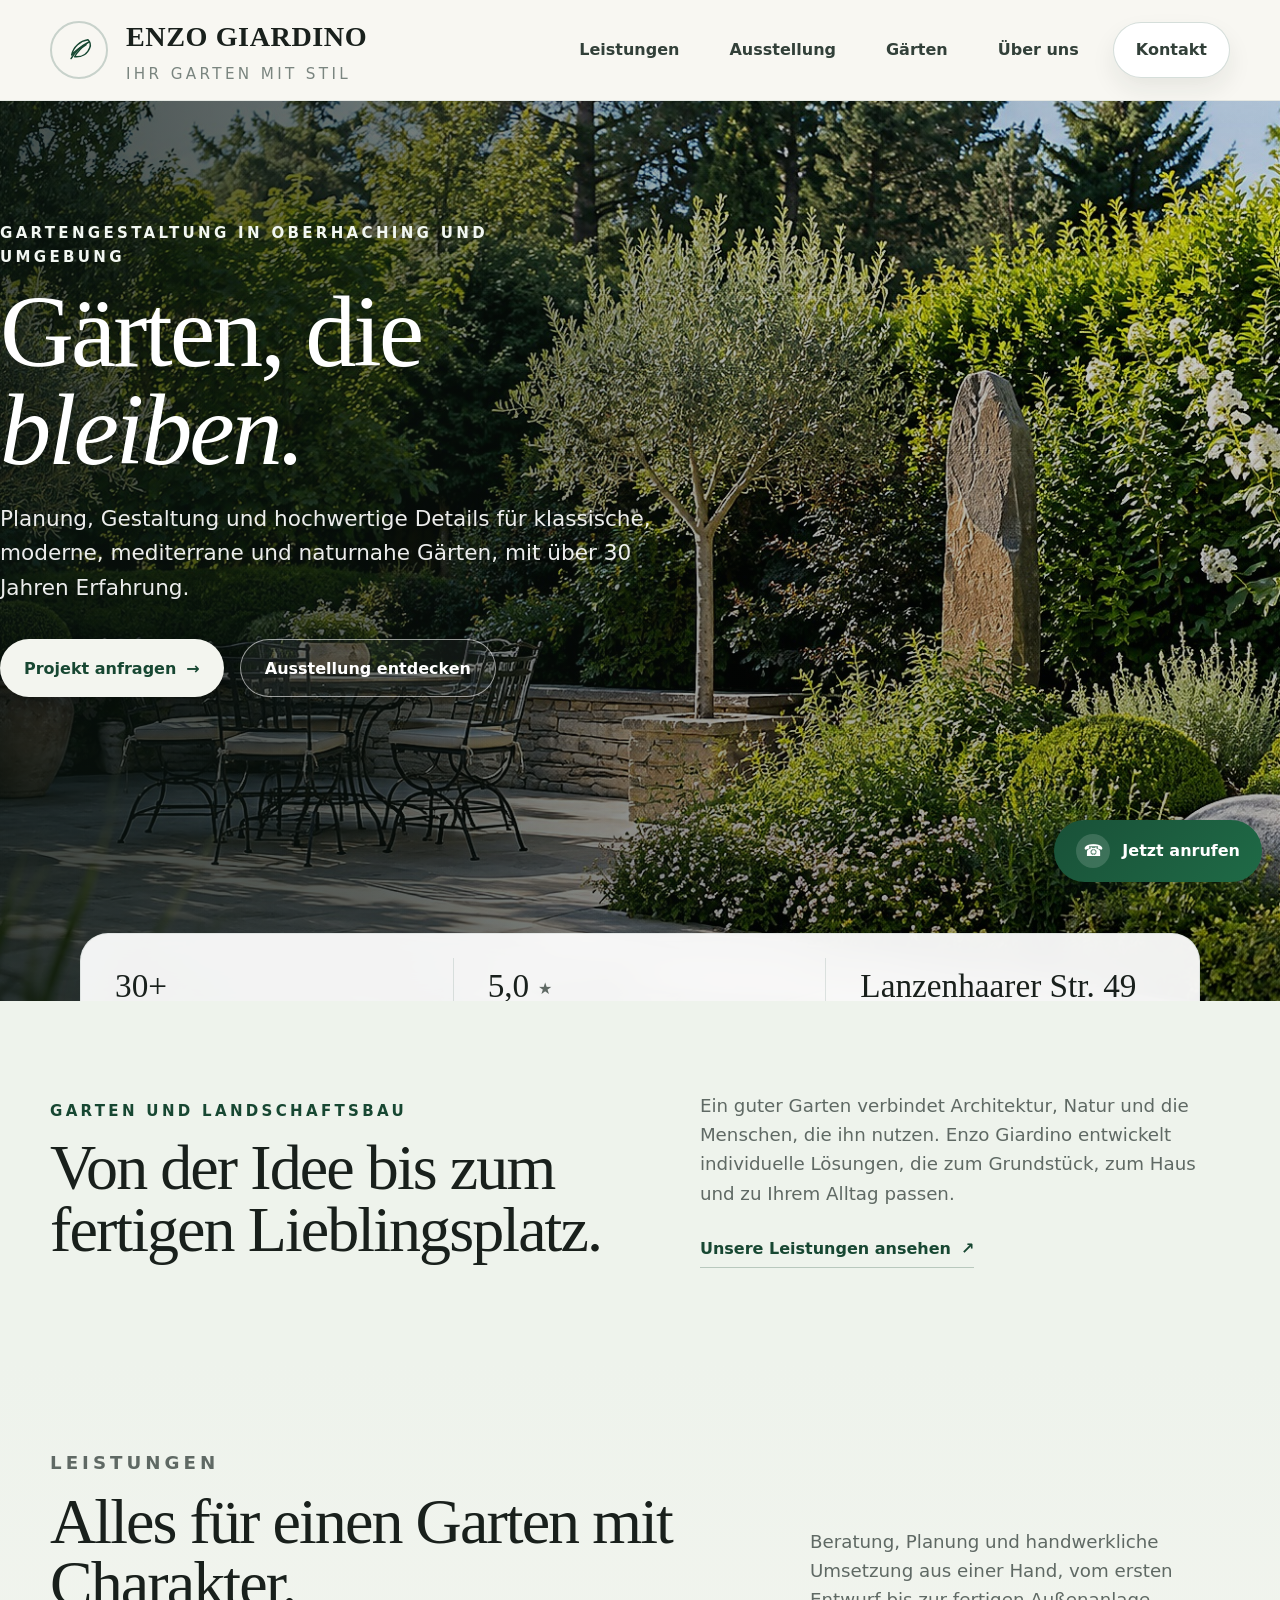
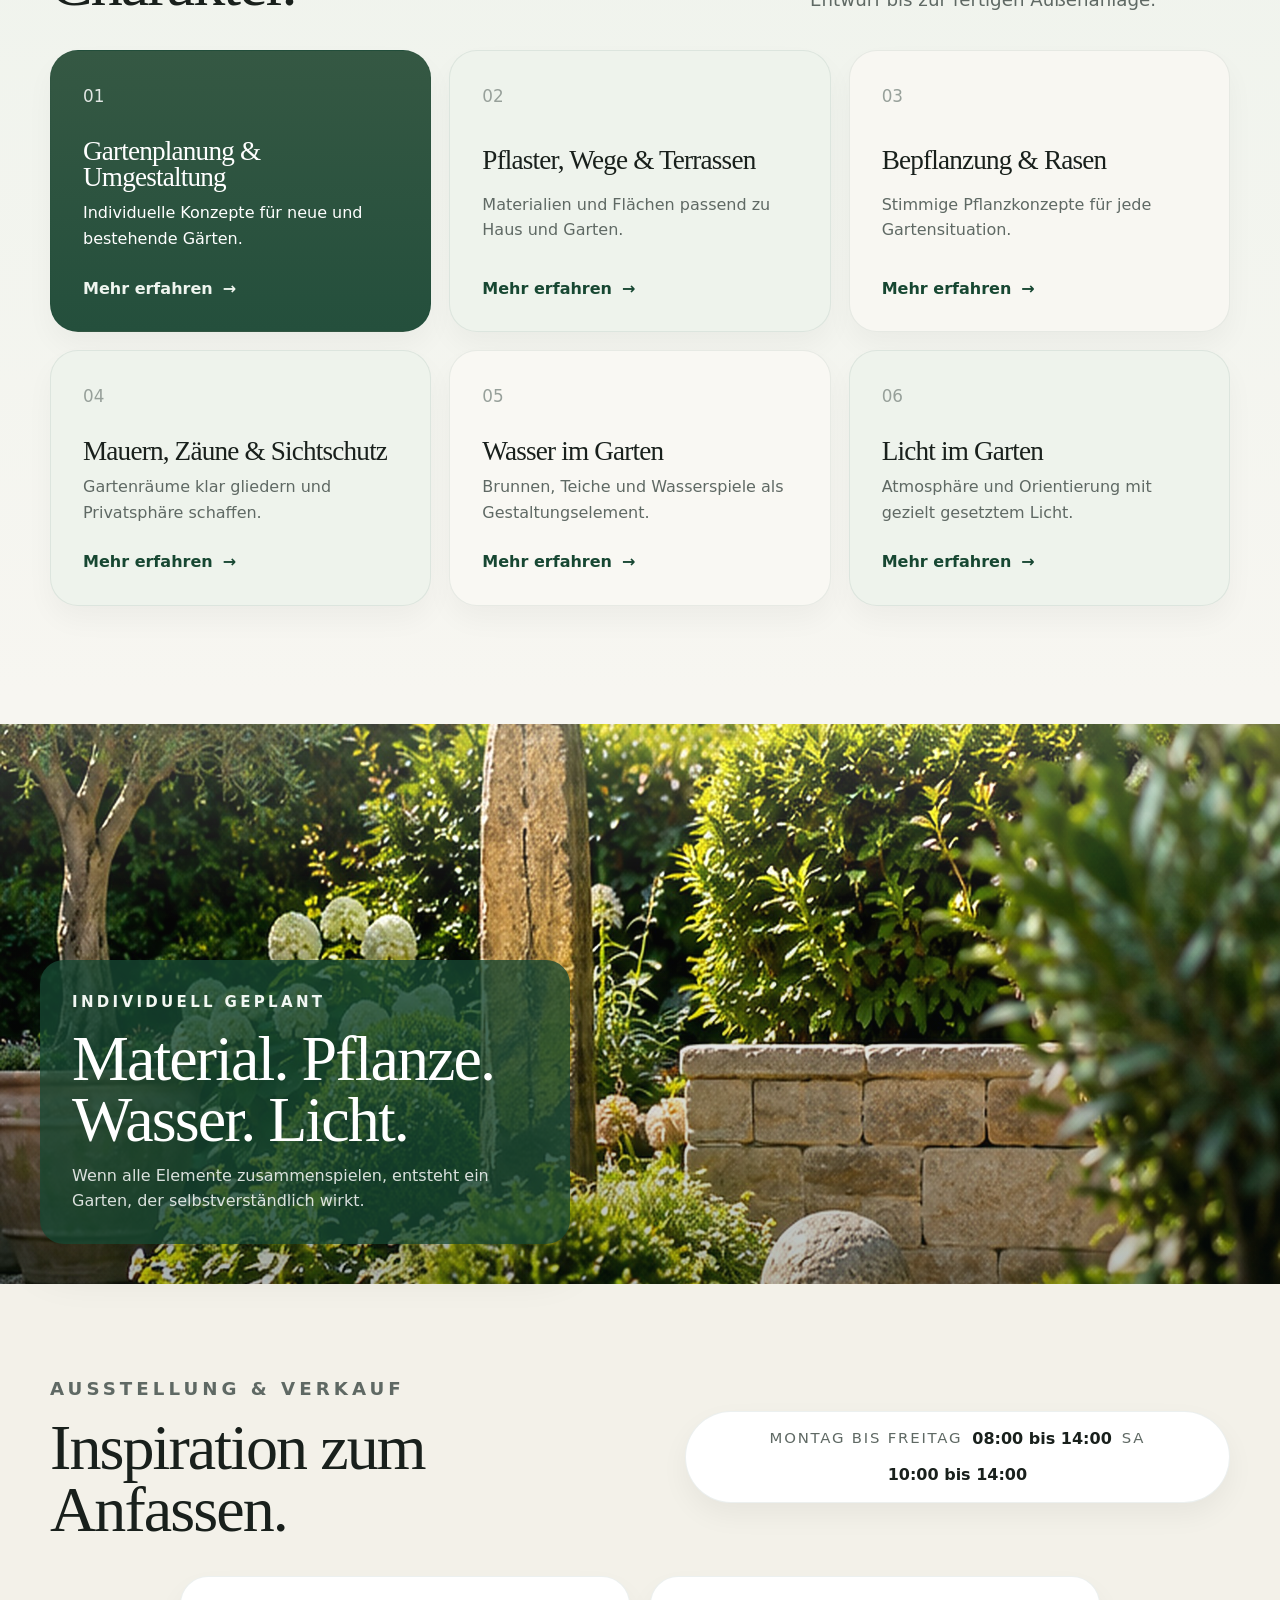
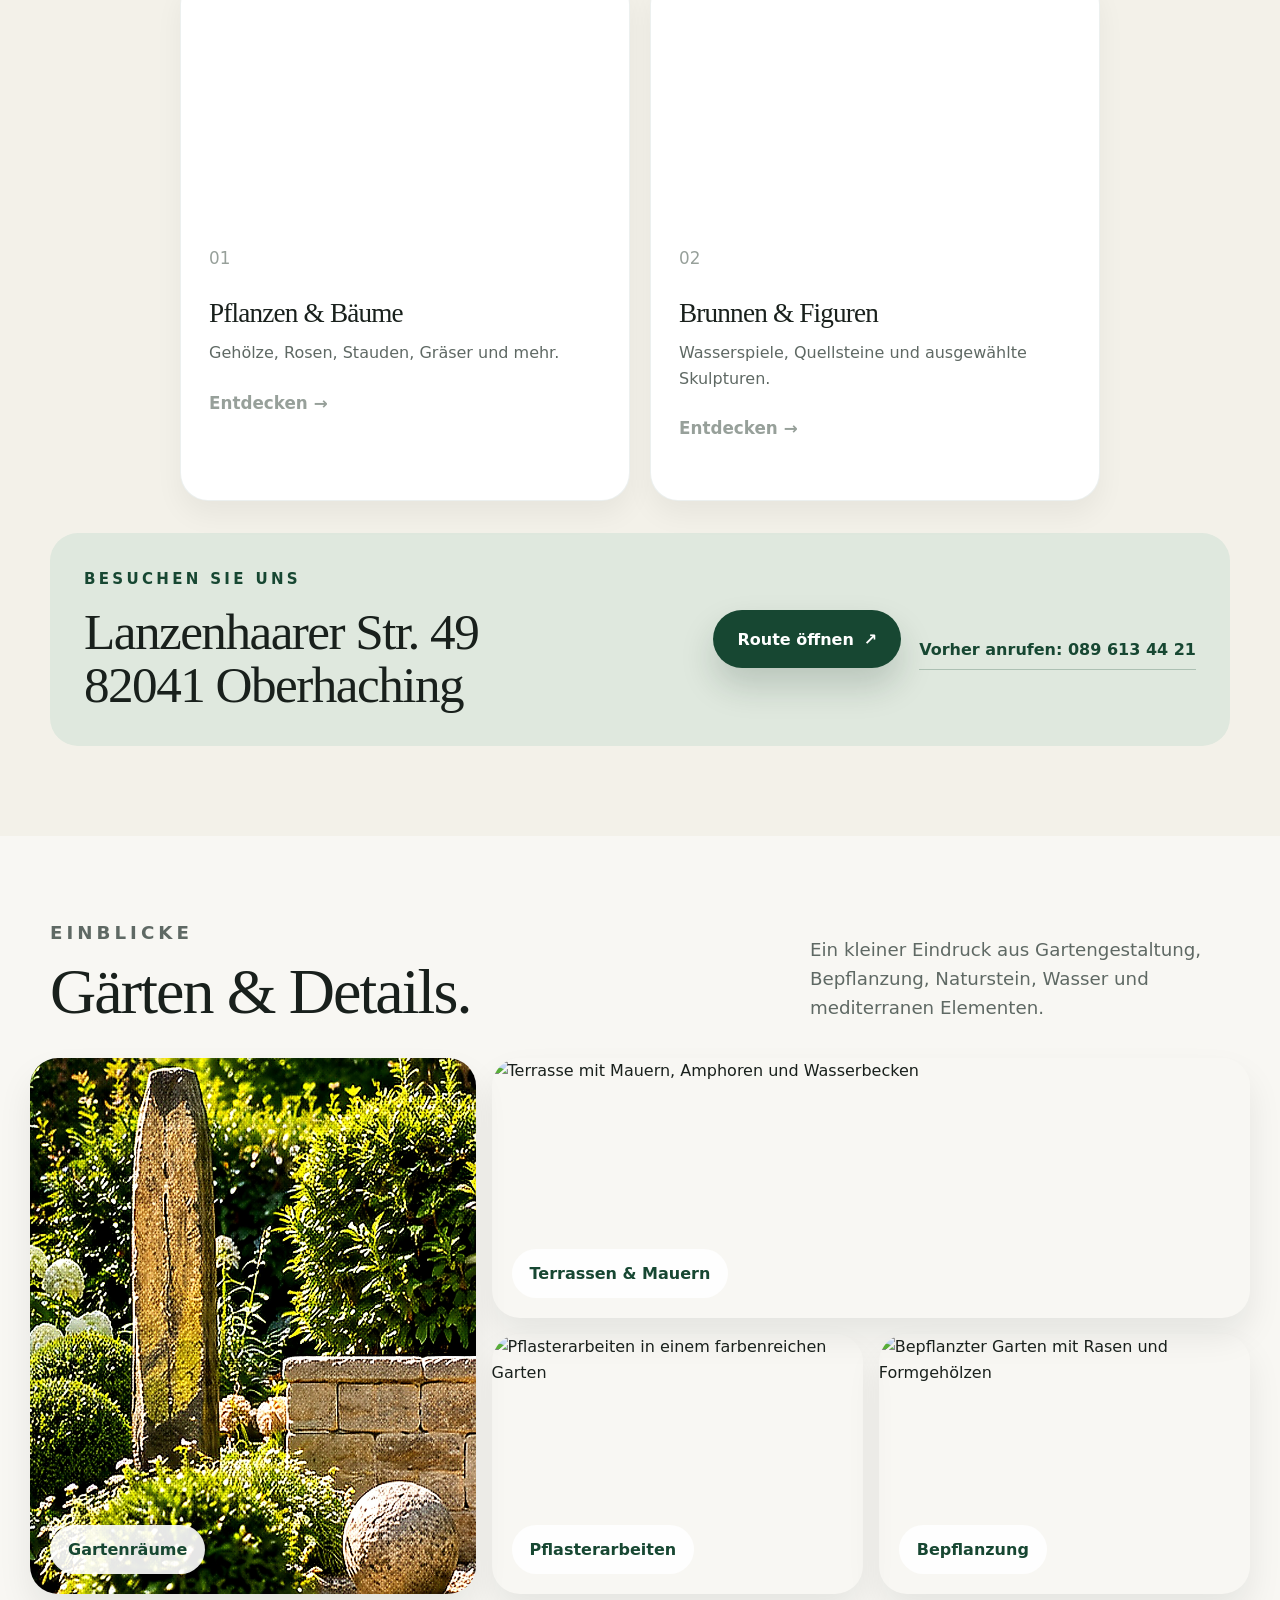
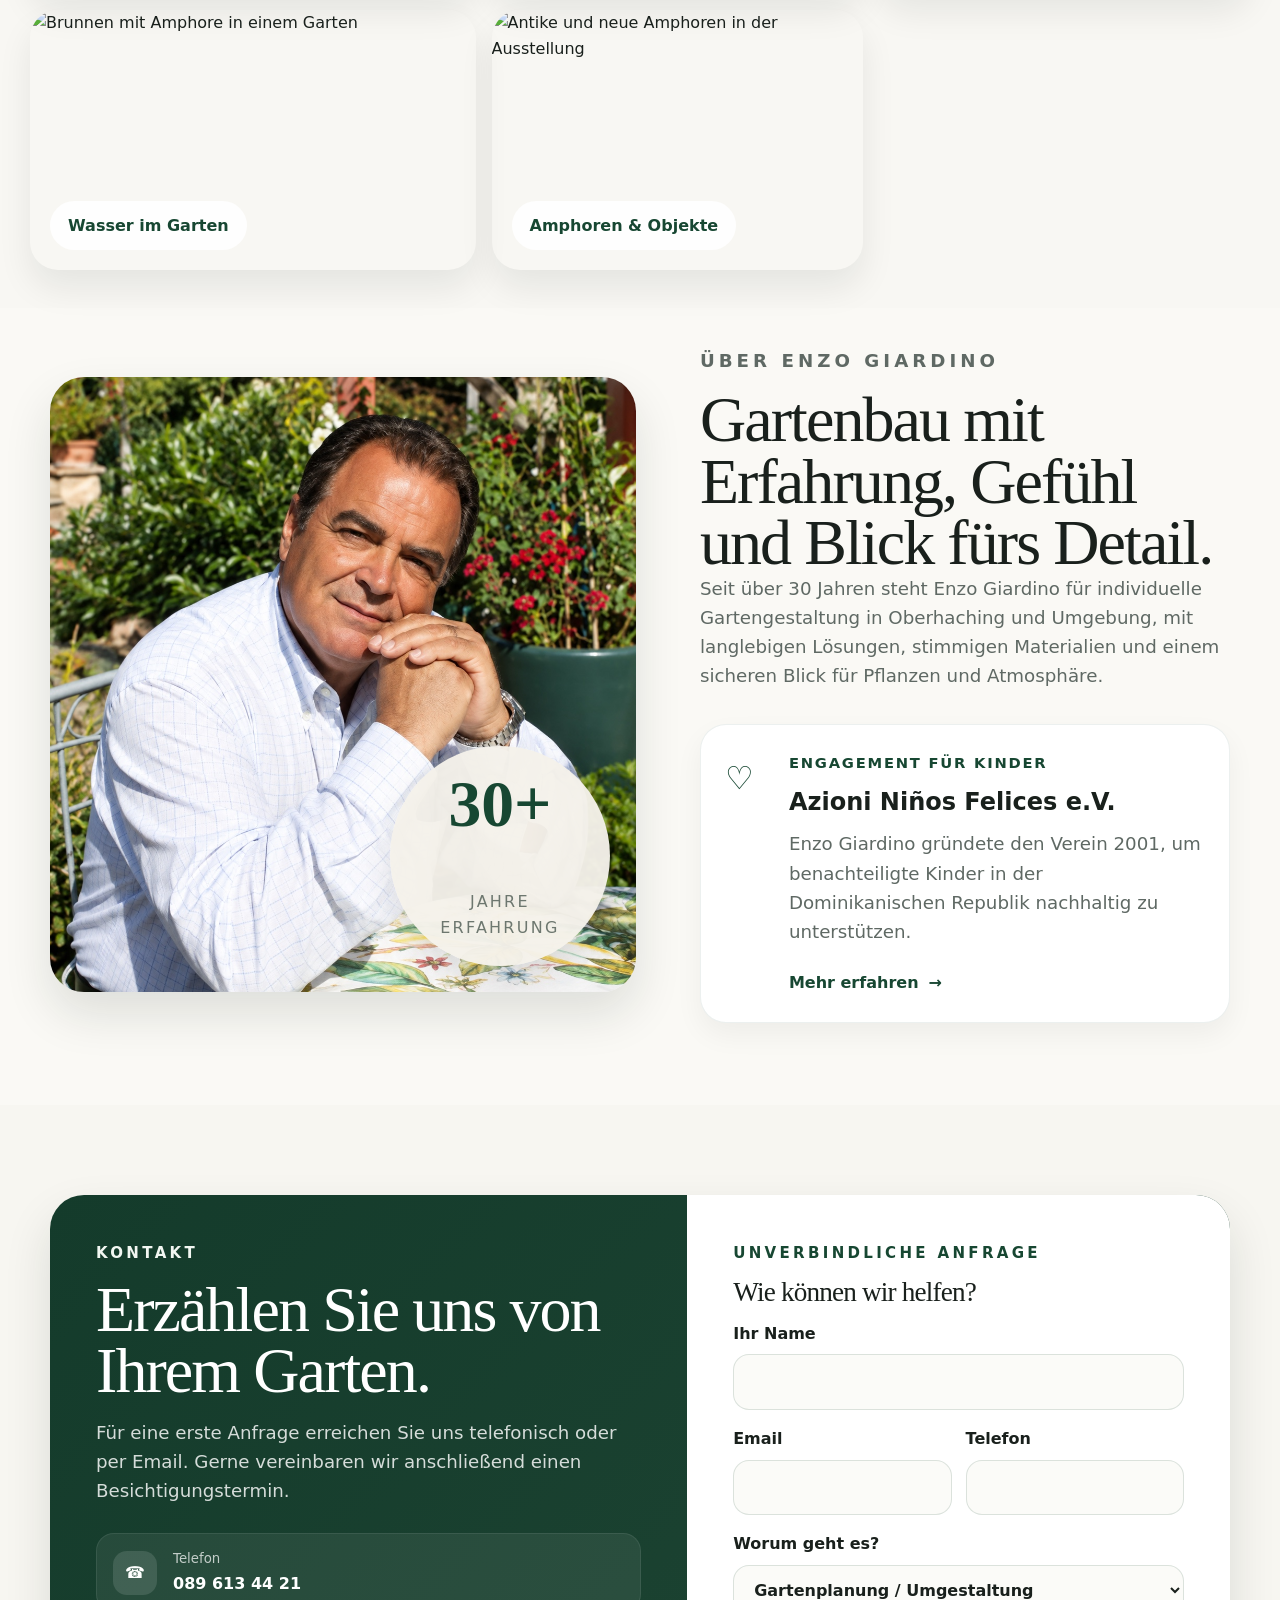
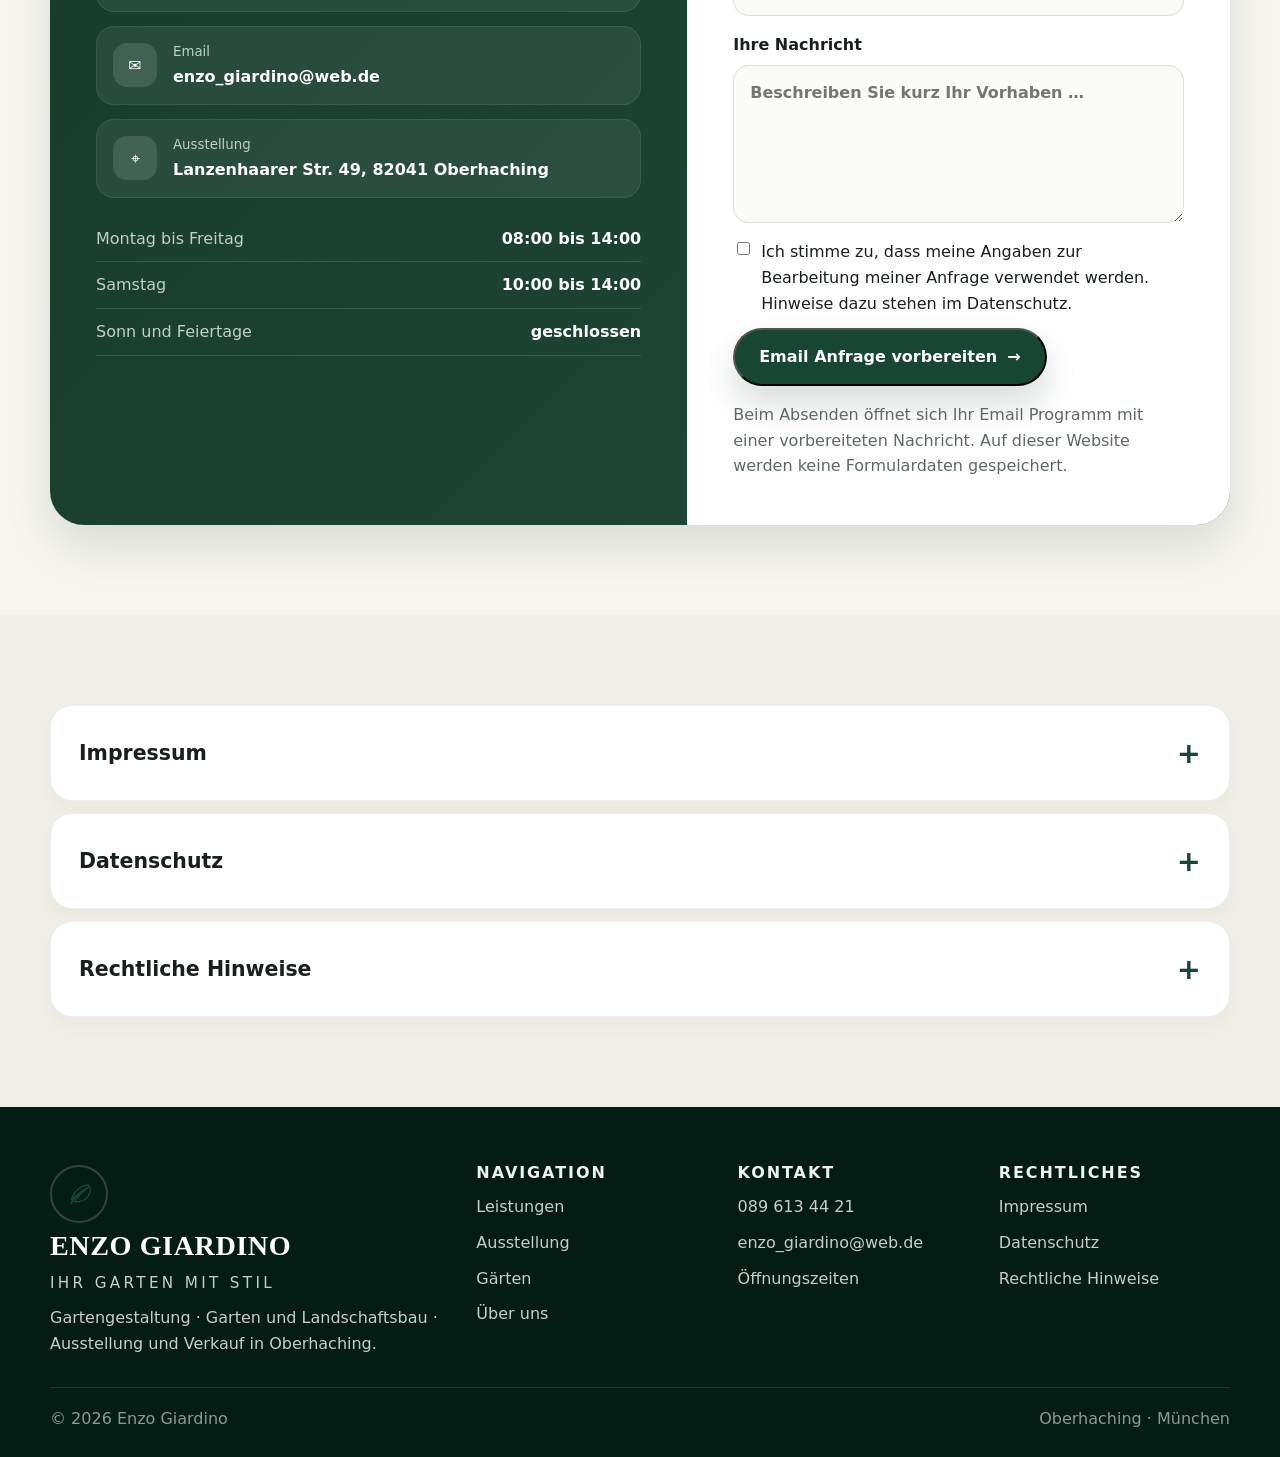
==== commit f219f247: "Add files via upload" ====
--- a/index.html
+++ b/index.html
@@ -1,362 +1,332 @@
 <!doctype html>
 <html lang="de">
 <head>
-  <meta charset="utf-8">
-  <meta name="viewport" content="width=device-width, initial-scale=1, viewport-fit=cover">
-  <meta name="theme-color" content="#183c2b">
-  <meta name="description" content="Enzo Giardino Gartengestaltung in Oberhaching. Gartenplanung, Umgestaltung, Pflasterarbeiten, Bepflanzung, Wasser, Licht sowie Ausstellung und Verkauf für Garten und Terrasse.">
-  <meta name="robots" content="index,follow">
-  <title>Enzo Giardino | Gartengestaltung in Oberhaching</title>
-  <link rel="canonical" href="https://enzogiardino.de/">
-  <link rel="stylesheet" href="style.css?v=09">
+<meta charset="utf-8"/>
+<meta content="width=device-width, initial-scale=1, viewport-fit=cover" name="viewport"/>
+<meta content="#183c2b" name="theme-color"/>
+<meta content="Enzo Giardino Gartengestaltung in Oberhaching. Gartenplanung, Umgestaltung, Pflasterarbeiten, Bepflanzung, Wasser, Licht sowie Ausstellung und Verkauf für Garten und Terrasse." name="description"/>
+<meta content="index,follow" name="robots"/>
+<title>Enzo Giardino | Gartengestaltung in Oberhaching</title>
+<link href="https://enzogiardino.de/" rel="canonical"/>
+<link href="style.css?v=10" rel="stylesheet"/>
 </head>
 <body>
-  <a class="skip-link" href="#main">Zum Inhalt springen</a>
+<a class="skip-link" href="#main">Zum Inhalt springen</a>
+<header class="site-header" id="start">
+<div class="wrap header-inner">
+<a aria-label="Enzo Giardino Startseite" class="brand" href="#start">
+<span aria-hidden="true" class="brand-mark">
+<svg role="img" viewbox="0 0 48 48"><path d="M38 8C25 10 14 19 11 33c7-8 14-13 24-17-8 5-14 11-19 20 11 1 21-4 25-15 2-5 1-9-3-13Z"></path><path d="M10 39c7-12 15-20 29-27"></path></svg>
+</span>
+<span class="brand-copy"><strong>ENZO GIARDINO</strong><small>Ihr Garten mit Stil</small></span>
+</a>
+<button aria-controls="main-nav" aria-expanded="false" aria-label="Menü öffnen" class="menu-toggle" type="button">
+<span></span><span></span><span></span>
+</button>
+<nav aria-label="Hauptnavigation" class="main-nav" id="main-nav">
+<a href="#leistungen">Leistungen</a>
+<a href="#ausstellung">Ausstellung</a>
+<a href="#referenzen">Gärten</a>
+<a href="#ueber-uns">Über uns</a>
+<a class="nav-cta" href="#kontakt">Kontakt</a>
+<div class="mobile-nav-extra">
+<p>Gartengestaltung · Garten und Landschaftsbau · Ausstellung und Verkauf in Oberhaching.</p>
+<div class="mobile-nav-contact">
+<a href="tel:+49896134421">089 613 44 21</a>
+<a href="mailto:enzo_giardino@web.de">enzo_giardino@web.de</a>
+</div>
+<div class="mobile-nav-legal">
+<a data-open-details="impressum" href="#impressum">Impressum</a>
+<a data-open-details="datenschutz" href="#datenschutz">Datenschutz</a>
+<a data-open-details="rechtliches" href="#rechtliches">Rechtliche Hinweise</a>
+</div>
+</div>
+</nav>
+</div>
+</header>
+<main id="main">
+<section aria-labelledby="hero-title" class="hero">
+<div aria-label="Professionell gestalteter Garten" class="hero-media" role="img"></div>
+<div class="hero-overlay"></div>
+<div class="wrap hero-content">
+<p class="eyebrow light">Gartengestaltung in Oberhaching und Umgebung</p>
+<h1 id="hero-title">Gärten, die<br/><em>bleiben.</em></h1>
+<p class="hero-lead">Planung, Gestaltung und hochwertige Details für klassische, moderne, mediterrane und naturnahe Gärten, mit über 30 Jahren Erfahrung.</p>
+<div class="hero-actions">
+<a class="btn btn-primary" href="#kontakt">Projekt anfragen <span aria-hidden="true">→</span></a>
+<a class="btn btn-ghost" href="#ausstellung">Ausstellung entdecken</a>
+</div>
+</div>
+<div aria-label="Enzo Giardino auf einen Blick" class="hero-proof">
+<div class="proof-item proof-experience">
+<strong>30+</strong>
+<span>Jahre Erfahrung</span>
+</div>
+<a aria-label="Google Bewertungen von Enzo Giardino öffnen" class="proof-item proof-reviews" href="https://www.google.com/maps/search/?api=1&amp;query=Enzo+Giardino+Oberhaching&amp;query_place_id=ChIJU0ge9mb4CEERahgw0Cjt46A" rel="noopener" target="_blank">
+<strong>5,0 <span aria-hidden="true" class="proof-star">★</span></strong>
+<span>14 Google Bewertungen</span>
+</a>
+<a aria-label="Lanzenhaarer Straße 49, 82041 Oberhaching in Google Maps öffnen" class="proof-item proof-address" href="https://www.google.com/maps/search/?api=1&amp;query=Lanzenhaarer+Str.+49%2C+82041+Oberhaching" rel="noopener" target="_blank">
+<strong>Lanzenhaarer Str. 49</strong>
+<span>82041 Oberhaching · Maps</span>
+</a>
+</div>
+</section>
+<section class="intro section">
+<div class="wrap intro-grid">
+<div>
+<p class="eyebrow">Garten und Landschaftsbau</p>
+<h2>Von der Idee bis zum fertigen Lieblingsplatz.</h2>
+</div>
+<div class="intro-copy">
+<p>Ein guter Garten verbindet Architektur, Natur und die Menschen, die ihn nutzen. Enzo Giardino entwickelt individuelle Lösungen, die zum Grundstück, zum Haus und zu Ihrem Alltag passen.</p>
+<a class="text-link" href="#leistungen">Unsere Leistungen ansehen <span aria-hidden="true">↗</span></a>
+</div>
+</div>
+</section>
+<section class="section services" id="leistungen">
+<div class="wrap">
+<div class="section-head">
+<div>
+<p class="eyebrow">Leistungen</p>
+<h2>Alles für einen Garten mit Charakter.</h2>
+</div>
+<p>Beratung, Planung und handwerkliche Umsetzung aus einer Hand, vom ersten Entwurf bis zur fertigen Außenanlage.</p>
+</div>
+<div class="service-grid">
+<article class="service-card service-featured">
+<button aria-label="Mehr zu Gartenplanung und Umgestaltung erfahren" class="card-hit" data-detail="service-plan" type="button"></button>
+<span class="service-no">01</span>
+<div>
+<h3>Gartenplanung &amp; Umgestaltung</h3>
+<p>Individuelle Konzepte für neue und bestehende Gärten.</p>
+<span class="card-action">Mehr erfahren <span aria-hidden="true">→</span></span>
+</div>
+</article>
+<article class="service-card">
+<button aria-label="Mehr zu Pflaster, Wegen und Terrassen erfahren" class="card-hit" data-detail="service-pflaster" type="button"></button>
+<span class="service-no">02</span>
+<h3>Pflaster, Wege &amp; Terrassen</h3>
+<p>Materialien und Flächen passend zu Haus und Garten.</p>
+<span class="card-action">Mehr erfahren <span aria-hidden="true">→</span></span>
+</article>
+<article class="service-card">
+<button aria-label="Mehr zu Bepflanzung und Rasen erfahren" class="card-hit" data-detail="service-gruen" type="button"></button>
+<span class="service-no">03</span>
+<h3>Bepflanzung &amp; Rasen</h3>
+<p>Stimmige Pflanzkonzepte für jede Gartensituation.</p>
+<span class="card-action">Mehr erfahren <span aria-hidden="true">→</span></span>
+</article>
+<article class="service-card">
+<button aria-label="Mehr zu Mauern, Zäunen und Sichtschutz erfahren" class="card-hit" data-detail="service-sichtschutz" type="button"></button>
+<span class="service-no">04</span>
+<h3>Mauern, Zäune &amp; Sichtschutz</h3>
+<p>Gartenräume klar gliedern und Privatsphäre schaffen.</p>
+<span class="card-action">Mehr erfahren <span aria-hidden="true">→</span></span>
+</article>
+<article class="service-card">
+<button aria-label="Mehr zu Wasser im Garten erfahren" class="card-hit" data-detail="service-wasser" type="button"></button>
+<span class="service-no">05</span>
+<h3>Wasser im Garten</h3>
+<p>Brunnen, Teiche und Wasserspiele als Gestaltungselement.</p>
+<span class="card-action">Mehr erfahren <span aria-hidden="true">→</span></span>
+</article>
+<article class="service-card">
+<button aria-label="Mehr zu Licht im Garten erfahren" class="card-hit" data-detail="service-licht" type="button"></button>
+<span class="service-no">06</span>
+<h3>Licht im Garten</h3>
+<p>Atmosphäre und Orientierung mit gezielt gesetztem Licht.</p>
+<span class="card-action">Mehr erfahren <span aria-hidden="true">→</span></span>
+</article>
+</div>
+</div>
+</section>
+<section aria-label="Gartengestaltung Referenz" class="visual-break">
+<div class="visual-break-card">
+<p class="eyebrow light">Individuell geplant</p>
+<h2>Material. Pflanze. Wasser. Licht.</h2>
+<p>Wenn alle Elemente zusammenspielen, entsteht ein Garten, der selbstverständlich wirkt.</p>
+</div>
+</section>
+<section class="section exhibition" id="ausstellung">
+<div class="wrap">
+<div class="section-head exhibition-head">
+<div>
+<p class="eyebrow">Ausstellung &amp; Verkauf</p>
+<h2>Inspiration zum Anfassen.</h2>
+</div>
+<div class="hours-pill"><span>Montag bis Freitag</span><strong>08:00 bis 14:00</strong><span>Sa</span><strong>10:00 bis 14:00</strong></div>
+</div>
+<div aria-label="Sortiment der Ausstellung" class="collection-grid">
+<article class="collection-card c1">
+<button aria-label="Pflanzen und Bäume entdecken" class="card-hit" data-detail="collection-plants" type="button"></button>
+<div aria-hidden="true" class="collection-image"></div>
+<div class="collection-copy"><span>01</span><h3>Pflanzen &amp; Bäume</h3><p>Gehölze, Rosen, Stauden, Gräser und mehr.</p><span class="card-action">Entdecken <span aria-hidden="true">→</span></span></div>
+</article>
+<article class="collection-card c2">
+<button aria-label="Brunnen und Figuren entdecken" class="card-hit" data-detail="collection-water" type="button"></button>
+<div aria-hidden="true" class="collection-image"></div>
+<div class="collection-copy"><span>02</span><h3>Brunnen &amp; Figuren</h3><p>Wasserspiele, Quellsteine und ausgewählte Skulpturen.</p><span class="card-action">Entdecken <span aria-hidden="true">→</span></span></div>
+</article>
 
-  <header class="site-header" id="start">
-    <div class="wrap header-inner">
-      <a class="brand" href="#start" aria-label="Enzo Giardino Startseite">
-        <span class="brand-mark" aria-hidden="true">
-          <svg viewBox="0 0 48 48" role="img"><path d="M38 8C25 10 14 19 11 33c7-8 14-13 24-17-8 5-14 11-19 20 11 1 21-4 25-15 2-5 1-9-3-13Z"/><path d="M10 39c7-12 15-20 29-27"/></svg>
-        </span>
-        <span class="brand-copy"><strong>ENZO GIARDINO</strong><small>Ihr Garten mit Stil</small></span>
-      </a>
 
-      <button class="menu-toggle" type="button" aria-expanded="false" aria-controls="main-nav" aria-label="Menü öffnen">
-        <span></span><span></span><span></span>
-      </button>
-
-      <nav class="main-nav" id="main-nav" aria-label="Hauptnavigation">
-        <a href="#leistungen">Leistungen</a>
-        <a href="#ausstellung">Ausstellung</a>
-        <a href="#referenzen">Gärten</a>
-        <a href="#ueber-uns">Über uns</a>
-        <a class="nav-cta" href="#kontakt">Kontakt</a>
-
-        <div class="mobile-nav-extra">
-          <p>Gartengestaltung · Garten und Landschaftsbau · Ausstellung und Verkauf in Oberhaching.</p>
-          <div class="mobile-nav-contact">
-            <a href="tel:+49896134421">089 613 44 21</a>
-            <a href="mailto:enzo_giardino@web.de">enzo_giardino@web.de</a>
-          </div>
-          <div class="mobile-nav-legal">
-            <a href="#impressum" data-open-details="impressum">Impressum</a>
-            <a href="#datenschutz" data-open-details="datenschutz">Datenschutz</a>
-            <a href="#rechtliches" data-open-details="rechtliches">Rechtliche Hinweise</a>
-          </div>
-        </div>
-      </nav>
-    </div>
-  </header>
-
-  <main id="main">
-    <section class="hero" aria-labelledby="hero-title">
-      <div class="hero-media" role="img" aria-label="Professionell gestalteter Garten"></div>
-      <div class="hero-overlay"></div>
-      <div class="wrap hero-content">
-        <p class="eyebrow light">Gartengestaltung in Oberhaching und Umgebung</p>
-        <h1 id="hero-title">Gärten, die<br><em>bleiben.</em></h1>
-        <p class="hero-lead">Planung, Gestaltung und hochwertige Details für klassische, moderne, mediterrane und naturnahe Gärten, mit über 30 Jahren Erfahrung.</p>
-        <div class="hero-actions">
-          <a class="btn btn-primary" href="#kontakt">Projekt anfragen <span aria-hidden="true">→</span></a>
-          <a class="btn btn-ghost" href="#ausstellung">Ausstellung entdecken</a>
-        </div>
-      </div>
-      <div class="hero-proof" aria-label="Enzo Giardino auf einen Blick">
-        <div class="proof-item proof-experience">
-          <strong>30+</strong>
-          <span>Jahre Erfahrung</span>
-        </div>
-        <a class="proof-item proof-reviews" href="https://www.google.com/maps/search/?api=1&amp;query=Enzo+Giardino+Oberhaching&amp;query_place_id=ChIJU0ge9mb4CEERahgw0Cjt46A" target="_blank" rel="noopener" aria-label="Google Bewertungen von Enzo Giardino öffnen">
-          <strong>5,0 <span class="proof-star" aria-hidden="true">★</span></strong>
-          <span>14 Google Bewertungen</span>
-        </a>
-        <a class="proof-item proof-address" href="https://www.google.com/maps/search/?api=1&amp;query=Lanzenhaarer+Str.+49%2C+82041+Oberhaching" target="_blank" rel="noopener" aria-label="Lanzenhaarer Straße 49, 82041 Oberhaching in Google Maps öffnen">
-          <strong>Lanzenhaarer Str. 49</strong>
-          <span>82041 Oberhaching · Maps</span>
-        </a>
-      </div>
-    </section>
-
-    <section class="intro section">
-      <div class="wrap intro-grid">
-        <div>
-          <p class="eyebrow">Garten und Landschaftsbau</p>
-          <h2>Von der Idee bis zum fertigen Lieblingsplatz.</h2>
-        </div>
-        <div class="intro-copy">
-          <p>Ein guter Garten verbindet Architektur, Natur und die Menschen, die ihn nutzen. Enzo Giardino entwickelt individuelle Lösungen, die zum Grundstück, zum Haus und zu Ihrem Alltag passen.</p>
-          <a class="text-link" href="#leistungen">Unsere Leistungen ansehen <span aria-hidden="true">↗</span></a>
-        </div>
-      </div>
-    </section>
-
-    <section class="section services" id="leistungen">
-      <div class="wrap">
-        <div class="section-head">
-          <div>
-            <p class="eyebrow">Leistungen</p>
-            <h2>Alles für einen Garten mit Charakter.</h2>
-          </div>
-          <p>Beratung, Planung und handwerkliche Umsetzung aus einer Hand, vom ersten Entwurf bis zur fertigen Außenanlage.</p>
-        </div>
-
-        <div class="service-grid">
-          <article class="service-card service-featured">
-            <button class="card-hit" type="button" data-detail="service-plan" aria-label="Mehr zu Gartenplanung und Umgestaltung erfahren"></button>
-            <span class="service-no">01</span>
-            <div>
-              <h3>Gartenplanung &amp; Umgestaltung</h3>
-              <p>Individuelle Konzepte für neue und bestehende Gärten.</p>
-              <span class="card-action">Mehr erfahren <span aria-hidden="true">→</span></span>
-            </div>
-          </article>
-          <article class="service-card">
-            <button class="card-hit" type="button" data-detail="service-pflaster" aria-label="Mehr zu Pflaster, Wegen und Terrassen erfahren"></button>
-            <span class="service-no">02</span>
-            <h3>Pflaster, Wege &amp; Terrassen</h3>
-            <p>Materialien und Flächen passend zu Haus und Garten.</p>
-            <span class="card-action">Mehr erfahren <span aria-hidden="true">→</span></span>
-          </article>
-          <article class="service-card">
-            <button class="card-hit" type="button" data-detail="service-gruen" aria-label="Mehr zu Bepflanzung und Rasen erfahren"></button>
-            <span class="service-no">03</span>
-            <h3>Bepflanzung &amp; Rasen</h3>
-            <p>Stimmige Pflanzkonzepte für jede Gartensituation.</p>
-            <span class="card-action">Mehr erfahren <span aria-hidden="true">→</span></span>
-          </article>
-          <article class="service-card">
-            <button class="card-hit" type="button" data-detail="service-sichtschutz" aria-label="Mehr zu Mauern, Zäunen und Sichtschutz erfahren"></button>
-            <span class="service-no">04</span>
-            <h3>Mauern, Zäune &amp; Sichtschutz</h3>
-            <p>Gartenräume klar gliedern und Privatsphäre schaffen.</p>
-            <span class="card-action">Mehr erfahren <span aria-hidden="true">→</span></span>
-          </article>
-          <article class="service-card">
-            <button class="card-hit" type="button" data-detail="service-wasser" aria-label="Mehr zu Wasser im Garten erfahren"></button>
-            <span class="service-no">05</span>
-            <h3>Wasser im Garten</h3>
-            <p>Brunnen, Teiche und Wasserspiele als Gestaltungselement.</p>
-            <span class="card-action">Mehr erfahren <span aria-hidden="true">→</span></span>
-          </article>
-          <article class="service-card">
-            <button class="card-hit" type="button" data-detail="service-licht" aria-label="Mehr zu Licht im Garten erfahren"></button>
-            <span class="service-no">06</span>
-            <h3>Licht im Garten</h3>
-            <p>Atmosphäre und Orientierung mit gezielt gesetztem Licht.</p>
-            <span class="card-action">Mehr erfahren <span aria-hidden="true">→</span></span>
-          </article>
-        </div>
-      </div>
-    </section>
-
-    <section class="visual-break" aria-label="Gartengestaltung Referenz">
-      <div class="visual-break-card">
-        <p class="eyebrow light">Individuell geplant</p>
-        <h2>Material. Pflanze. Wasser. Licht.</h2>
-        <p>Wenn alle Elemente zusammenspielen, entsteht ein Garten, der selbstverständlich wirkt.</p>
-      </div>
-    </section>
-
-    <section class="section exhibition" id="ausstellung">
-      <div class="wrap">
-        <div class="section-head exhibition-head">
-          <div>
-            <p class="eyebrow">Ausstellung &amp; Verkauf</p>
-            <h2>Inspiration zum Anfassen.</h2>
-          </div>
-          <div class="hours-pill"><span>Mo–Fr</span><strong>08:00–14:00</strong><span>Sa</span><strong>10:00–14:00</strong></div>
-        </div>
-
-        <div class="collection-grid" aria-label="Sortiment der Ausstellung">
-          <article class="collection-card c1">
-            <button class="card-hit" type="button" data-detail="collection-plants" aria-label="Pflanzen und Bäume entdecken"></button>
-            <div class="collection-image" aria-hidden="true"></div>
-            <div class="collection-copy"><span>01</span><h3>Pflanzen &amp; Bäume</h3><p>Gehölze, Rosen, Stauden, Gräser und mehr.</p><span class="card-action">Entdecken <span aria-hidden="true">→</span></span></div>
-          </article>
-          <article class="collection-card c2">
-            <button class="card-hit" type="button" data-detail="collection-water" aria-label="Brunnen und Figuren entdecken"></button>
-            <div class="collection-image" aria-hidden="true"></div>
-            <div class="collection-copy"><span>02</span><h3>Brunnen &amp; Figuren</h3><p>Wasserspiele, Quellsteine und ausgewählte Skulpturen.</p><span class="card-action">Entdecken <span aria-hidden="true">→</span></span></div>
-          </article>
-          <article class="collection-card c3">
-            <button class="card-hit" type="button" data-detail="collection-amphora" aria-label="Vasen und Amphoren entdecken"></button>
-            <div class="collection-image" aria-hidden="true"></div>
-            <div class="collection-copy"><span>03</span><h3>Vasen &amp; Amphoren</h3><p>Terracotta sowie neue und antike Gefäße.</p><span class="card-action">Entdecken <span aria-hidden="true">→</span></span></div>
-          </article>
-          <article class="collection-card c4">
-            <button class="card-hit" type="button" data-detail="collection-stone" aria-label="Steine und Accessoires entdecken"></button>
-            <div class="collection-image" aria-hidden="true"></div>
-            <div class="collection-copy"><span>04</span><h3>Steine &amp; Accessoires</h3><p>Naturstein, Pflaster, Kies und Gartenobjekte.</p><span class="card-action">Entdecken <span aria-hidden="true">→</span></span></div>
-          </article>
-        </div>
-
-        <div class="visit-card">
-          <div><p class="eyebrow">Besuchen Sie uns</p><h3>Lanzenhaarer Str. 49<br>82041 Oberhaching</h3></div>
-          <div class="visit-actions">
-            <a class="btn btn-dark" href="https://www.google.com/maps/search/?api=1&amp;query=Lanzenhaarer+Str.+49+82041+Oberhaching" target="_blank" rel="noopener">Route öffnen <span aria-hidden="true">↗</span></a>
-            <a class="text-link" href="tel:+49896134421">Vorher anrufen: 089 613 44 21</a>
-          </div>
-        </div>
-      </div>
-    </section>
-
-    <section class="section gallery-section" id="referenzen">
-      <div class="wrap">
-        <div class="section-head">
-          <div><p class="eyebrow">Einblicke</p><h2>Gärten &amp; Details.</h2></div>
-          <p>Ein kleiner Eindruck aus Gartengestaltung, Bepflanzung, Naturstein, Wasser und mediterranen Elementen.</p>
-        </div>
-      </div>
-      <div class="gallery" aria-label="Galerie">
-        <figure class="g1"><img src="gartenraeume-09.jpg" alt="Hochwertig gestalteter Gartenraum mit Naturstein, Gehölzen und Stauden" loading="lazy"><figcaption>Gartenräume</figcaption></figure>
-        <figure class="g2"><img src="https://enzogiardino.de/wp-content/uploads/2023/01/P1030650.jpg" alt="Terrasse mit Mauern, Amphoren und Wasserbecken" loading="lazy"><figcaption>Terrassen &amp; Mauern</figcaption></figure>
-        <figure class="g3"><img src="https://enzogiardino.de/wp-content/uploads/2023/01/enzo_giardino_-_steine_-_pflasterarbeiten_13.jpg" alt="Pflasterarbeiten in einem farbenreichen Garten" loading="lazy"><figcaption>Pflasterarbeiten</figcaption></figure>
-        <figure class="g4"><img src="https://enzogiardino.de/wp-content/uploads/2023/01/enzo_giardino_-_garten_-_bepflanzung_4.jpg" alt="Bepflanzter Garten mit Rasen und Formgehölzen" loading="lazy"><figcaption>Bepflanzung</figcaption></figure>
-        <figure class="g5"><img src="https://enzogiardino.de/wp-content/uploads/2023/01/enzo_giardino_-_wasser_im_garten_-_brunnen_und_quellsteine_1.jpg" alt="Brunnen mit Amphore in einem Garten" loading="lazy"><figcaption>Wasser im Garten</figcaption></figure>
-        <figure class="g6"><img src="https://enzogiardino.de/wp-content/uploads/2023/01/enzo_giardino_-_ausstellung_-_verkauf_-_neue_und_antike_amphoren_7.jpg" alt="Antike und neue Amphoren in der Ausstellung" loading="lazy"><figcaption>Amphoren &amp; Objekte</figcaption></figure>
-      </div>
-    </section>
-
-    <section class="section about" id="ueber-uns">
-      <div class="wrap about-grid">
-        <div class="about-image-wrap">
-          <img src="enzo-portrait.jpg" alt="Enzo Giardino" loading="lazy">
-          <div class="experience-badge"><strong>30+</strong><span>Jahre<br>Erfahrung</span></div>
-        </div>
-        <div class="about-copy">
-          <p class="eyebrow">Über Enzo Giardino</p>
-          <h2>Gartenbau mit Erfahrung, Gefühl und Blick fürs Detail.</h2>
-          <p>Seit über 30 Jahren steht Enzo Giardino für individuelle Gartengestaltung in Oberhaching und Umgebung, mit langlebigen Lösungen, stimmigen Materialien und einem sicheren Blick für Pflanzen und Atmosphäre.</p>
-          <div class="engagement-card">
-            <button class="card-hit" type="button" data-detail="verein" aria-label="Mehr über Enzo Giardinos Engagement für Azioni Niños Felices erfahren"></button>
-            <span class="engagement-icon" aria-hidden="true">♡</span>
-            <div><span class="engagement-kicker">Engagement für Kinder</span><strong>Azioni Niños Felices e.V.</strong><p>Enzo Giardino gründete den Verein 2001, um benachteiligte Kinder in der Dominikanischen Republik nachhaltig zu unterstützen.</p><span class="card-action">Mehr erfahren <span aria-hidden="true">→</span></span></div>
-          </div>
-        </div>
-      </div>
-    </section>
-
-    <section class="section contact" id="kontakt">
-      <div class="wrap">
-        <div class="contact-shell">
-          <div class="contact-info">
-            <p class="eyebrow light">Kontakt</p>
-            <h2>Erzählen Sie uns von Ihrem Garten.</h2>
-            <p class="contact-lead">Für eine erste Anfrage erreichen Sie uns telefonisch oder per Email. Gerne vereinbaren wir anschließend einen Besichtigungstermin.</p>
-
-            <div class="contact-list">
-              <a href="tel:+49896134421"><span class="contact-icon" aria-hidden="true">☎</span><span><small>Telefon</small><strong>089 613 44 21</strong></span></a>
-              <a href="mailto:enzo_giardino@web.de"><span class="contact-icon" aria-hidden="true">✉</span><span><small>Email</small><strong>enzo_giardino@web.de</strong></span></a>
-              <a href="https://www.google.com/maps/search/?api=1&amp;query=Lanzenhaarer+Str.+49+82041+Oberhaching" target="_blank" rel="noopener"><span class="contact-icon" aria-hidden="true">⌖</span><span><small>Ausstellung</small><strong>Lanzenhaarer Str. 49, 82041 Oberhaching</strong></span></a>
-            </div>
-
-            <div class="opening-hours">
-              <div><span>Montag bis Freitag</span><strong>08:00 – 14:00</strong></div>
-              <div><span>Samstag</span><strong>10:00 – 14:00</strong></div>
-              <div><span>Sonn und Feiertage</span><strong>geschlossen</strong></div>
-            </div>
-          </div>
-
-          <form class="contact-form" id="contact-form">
-            <div class="form-head"><p class="eyebrow">Unverbindliche Anfrage</p><h3>Wie können wir helfen?</h3></div>
-            <label>Ihr Name<input type="text" name="name" autocomplete="name" required></label>
-            <div class="form-row">
-              <label>Email<input type="email" name="email" autocomplete="email" required></label>
-              <label>Telefon<input type="tel" name="phone" autocomplete="tel"></label>
-            </div>
-            <label>Worum geht es?
+</div>
+<div class="visit-card">
+<div><p class="eyebrow">Besuchen Sie uns</p><h3>Lanzenhaarer Str. 49<br/>82041 Oberhaching</h3></div>
+<div class="visit-actions">
+<a class="btn btn-dark" href="https://www.google.com/maps/search/?api=1&amp;query=Lanzenhaarer+Str.+49+82041+Oberhaching" rel="noopener" target="_blank">Route öffnen <span aria-hidden="true">↗</span></a>
+<a class="text-link" href="tel:+49896134421">Vorher anrufen: 089 613 44 21</a>
+</div>
+</div>
+</div>
+</section>
+<section class="section gallery-section" id="referenzen">
+<div class="wrap">
+<div class="section-head">
+<div><p class="eyebrow">Einblicke</p><h2>Gärten &amp; Details.</h2></div>
+<p>Ein kleiner Eindruck aus Gartengestaltung, Bepflanzung, Naturstein, Wasser und mediterranen Elementen.</p>
+</div>
+</div>
+<div aria-label="Galerie" class="gallery">
+<figure class="g1"><button aria-label="Mehr über Gartenräume erfahren" class="gallery-hit" data-detail="gallery-gardenrooms" type="button"></button><img alt="Hochwertig gestalteter Gartenraum mit Naturstein, Gehölzen und Stauden" loading="lazy" src="gartenraeume-10.jpg"/><figcaption>Gartenräume</figcaption></figure>
+<figure class="g2"><button aria-label="Mehr über Terrassen und Mauern erfahren" class="gallery-hit" data-detail="gallery-terrace" type="button"></button><img alt="Terrasse mit Mauern, Amphoren und Wasserbecken" loading="lazy" src="https://enzogiardino.de/wp-content/uploads/2023/01/P1030650.jpg"/><figcaption>Terrassen &amp; Mauern</figcaption></figure>
+<figure class="g3"><button aria-label="Mehr über Pflasterarbeiten erfahren" class="gallery-hit" data-detail="gallery-paving" type="button"></button><img alt="Pflasterarbeiten in einem farbenreichen Garten" loading="lazy" src="https://enzogiardino.de/wp-content/uploads/2023/01/enzo_giardino_-_steine_-_pflasterarbeiten_13.jpg"/><figcaption>Pflasterarbeiten</figcaption></figure>
+<figure class="g4"><button aria-label="Mehr über Bepflanzung erfahren" class="gallery-hit" data-detail="gallery-planting" type="button"></button><img alt="Bepflanzter Garten mit Rasen und Formgehölzen" loading="lazy" src="https://enzogiardino.de/wp-content/uploads/2023/01/enzo_giardino_-_garten_-_bepflanzung_4.jpg"/><figcaption>Bepflanzung</figcaption></figure>
+<figure class="g5"><button aria-label="Mehr über Wasser im Garten erfahren" class="gallery-hit" data-detail="gallery-water" type="button"></button><img alt="Brunnen mit Amphore in einem Garten" loading="lazy" src="https://enzogiardino.de/wp-content/uploads/2023/01/enzo_giardino_-_wasser_im_garten_-_brunnen_und_quellsteine_1.jpg"/><figcaption>Wasser im Garten</figcaption></figure>
+<figure class="g6"><button aria-label="Mehr über Amphoren und Objekte erfahren" class="gallery-hit" data-detail="gallery-objects" type="button"></button><img alt="Antike und neue Amphoren in der Ausstellung" loading="lazy" src="https://enzogiardino.de/wp-content/uploads/2023/01/enzo_giardino_-_ausstellung_-_verkauf_-_neue_und_antike_amphoren_7.jpg"/><figcaption>Amphoren &amp; Objekte</figcaption></figure>
+</div>
+</section>
+<section class="section about" id="ueber-uns">
+<div class="wrap about-grid">
+<div class="about-image-wrap">
+<img alt="Enzo Giardino" loading="lazy" src="enzo-portrait.jpg"/>
+<div class="experience-badge"><strong>30+</strong><span>Jahre<br/>Erfahrung</span></div>
+</div>
+<div class="about-copy">
+<p class="eyebrow">Über Enzo Giardino</p>
+<h2>Gartenbau mit Erfahrung, Gefühl und Blick fürs Detail.</h2>
+<p>Seit über 30 Jahren steht Enzo Giardino für individuelle Gartengestaltung in Oberhaching und Umgebung, mit langlebigen Lösungen, stimmigen Materialien und einem sicheren Blick für Pflanzen und Atmosphäre.</p>
+<div class="engagement-card">
+<button aria-label="Mehr über Enzo Giardinos Engagement für Azioni Niños Felices erfahren" class="card-hit" data-detail="verein" type="button"></button>
+<span aria-hidden="true" class="engagement-icon">♡</span>
+<div><span class="engagement-kicker">Engagement für Kinder</span><strong>Azioni Niños Felices e.V.</strong><p>Enzo Giardino gründete den Verein 2001, um benachteiligte Kinder in der Dominikanischen Republik nachhaltig zu unterstützen.</p><span class="card-action">Mehr erfahren <span aria-hidden="true">→</span></span></div>
+</div>
+</div>
+</div>
+</section>
+<section class="section contact" id="kontakt">
+<div class="wrap">
+<div class="contact-shell">
+<div class="contact-info">
+<p class="eyebrow light">Kontakt</p>
+<h2>Erzählen Sie uns von Ihrem Garten.</h2>
+<p class="contact-lead">Für eine erste Anfrage erreichen Sie uns telefonisch oder per Email. Gerne vereinbaren wir anschließend einen Besichtigungstermin.</p>
+<div class="contact-list">
+<a href="tel:+49896134421"><span aria-hidden="true" class="contact-icon">☎</span><span><small>Telefon</small><strong>089 613 44 21</strong></span></a>
+<a href="mailto:enzo_giardino@web.de"><span aria-hidden="true" class="contact-icon">✉</span><span><small>Email</small><strong>enzo_giardino@web.de</strong></span></a>
+<a href="https://www.google.com/maps/search/?api=1&amp;query=Lanzenhaarer+Str.+49+82041+Oberhaching" rel="noopener" target="_blank"><span aria-hidden="true" class="contact-icon">⌖</span><span><small>Ausstellung</small><strong>Lanzenhaarer Str. 49, 82041 Oberhaching</strong></span></a>
+</div>
+<div class="opening-hours">
+<div><span>Montag bis Freitag</span><strong>08:00 bis 14:00</strong></div>
+<div><span>Samstag</span><strong>10:00 bis 14:00</strong></div>
+<div><span>Sonn und Feiertage</span><strong>geschlossen</strong></div>
+</div>
+</div>
+<form class="contact-form" id="contact-form">
+<div class="form-head"><p class="eyebrow">Unverbindliche Anfrage</p><h3>Wie können wir helfen?</h3></div>
+<label>Ihr Name<input autocomplete="name" name="name" required="" type="text"/></label>
+<div class="form-row">
+<label>Email<input autocomplete="email" name="email" required="" type="email"/></label>
+<label>Telefon<input autocomplete="tel" name="phone" type="tel"/></label>
+</div>
+<label>Worum geht es?
               <select name="topic">
-                <option>Gartenplanung / Umgestaltung</option>
-                <option>Pflaster / Terrasse / Mauer</option>
-                <option>Bepflanzung / Rasen</option>
-                <option>Zaun / Sichtschutz</option>
-                <option>Wasser / Brunnen</option>
-                <option>Ausstellung / Verkauf</option>
-                <option>Sonstiges</option>
-              </select>
-            </label>
-            <label>Ihre Nachricht<textarea name="message" rows="5" required placeholder="Beschreiben Sie kurz Ihr Vorhaben …"></textarea></label>
-            <label class="check"><input type="checkbox" required><span>Ich stimme zu, dass meine Angaben zur Bearbeitung meiner Anfrage verwendet werden. Hinweise dazu stehen im Datenschutz.</span></label>
-            <button class="btn btn-primary form-submit" type="submit">Email Anfrage vorbereiten <span aria-hidden="true">→</span></button>
-            <p class="form-note">Beim Absenden öffnet sich Ihr Email Programm mit einer vorbereiteten Nachricht. Auf dieser Website werden keine Formulardaten gespeichert.</p>
-          </form>
-        </div>
-      </div>
-    </section>
-
-    <section class="legal section" aria-label="Rechtliche Informationen">
-      <div class="wrap legal-wrap">
-        <details id="impressum">
-          <summary>Impressum <span>+</span></summary>
-          <div class="legal-content">
-            <h2>Impressum</h2>
-            <p><strong>Betreiber dieser Website</strong><br>Enzo Giardino<br>Stefanienstr. 2a<br>82041 Deisenhofen</p>
-            <p><strong>Kontakt</strong><br>Telefon: 089 613 44 21<br>Fax: 089 613 56 83<br>Email: <a href="mailto:enzo_giardino@web.de">enzo_giardino@web.de</a><br>Web: enzogiardino.de</p>
-            <p><strong>Umsatzsteuer ID</strong><br>DE 130334528</p>
-          </div>
-        </details>
-        <details id="datenschutz">
-          <summary>Datenschutz <span>+</span></summary>
-          <div class="legal-content">
-            <h2>Datenschutzerklärung</h2>
-            <p><strong>Verantwortlicher:</strong> Enzo Giardino, Stefanienstr. 2a, 82041 Deisenhofen. Kontakt: enzo_giardino@web.de.</p>
-            <h3>Hosting und Serverprotokolle</h3>
-            <p>Beim Aufruf der Website kann der Hosting Anbieter technisch erforderliche Verbindungsdaten verarbeiten, zum Beispiel IP Adresse, Zeitpunkt des Zugriffs, angeforderte Datei, Browser und Systeminformationen. Dies dient dem sicheren und stabilen Betrieb der Website.</p>
-            <h3>Kontaktaufnahme</h3>
-            <p>Das Anfrageformular speichert keine Daten auf dieser Website. Es erstellt lediglich eine Email in Ihrem Email Programm. Wenn Sie uns per Email oder Telefon kontaktieren, verarbeiten wir Ihre Angaben zur Bearbeitung Ihrer Anfrage und möglicher Anschlussfragen.</p>
-            <h3>Externe Inhalte und Links</h3>
-            <p>Beim Aufruf verlinkter externer Dienste, etwa einer Kartenansicht oder einer Partnerseite, gelten die Datenschutzbestimmungen des jeweiligen Anbieters. Externe Seiten werden erst durch Ihre aktive Auswahl geöffnet.</p>
-            <h3>Ihre Rechte</h3>
-            <p>Sie haben im Rahmen der gesetzlichen Voraussetzungen insbesondere Rechte auf Auskunft, Berichtigung, Löschung, Einschränkung der Verarbeitung, Widerspruch und Datenübertragbarkeit. Außerdem besteht ein Beschwerderecht bei einer Datenschutzaufsichtsbehörde.</p>
-            <p>Diese Website setzt in der vorliegenden Version keine Analyse, Marketing oder Tracking Cookies ein.</p>
-          </div>
-        </details>
-        <details id="rechtliches">
-          <summary>Rechtliche Hinweise <span>+</span></summary>
-          <div class="legal-content">
-            <h2>Rechtliche Hinweise</h2>
-            <p>Die Inhalte dieser Website wurden mit Sorgfalt erstellt. Für Vollständigkeit, Aktualität und die Inhalte externer, verlinkter Websites kann keine Gewähr übernommen werden. Für fremde Inhalte sind deren jeweilige Betreiber verantwortlich.</p>
-            <p>Texte, Bilder und Gestaltungen dieser Website dürfen, soweit rechtlich geschützt, nur mit Zustimmung des jeweiligen Rechteinhabers verwendet werden.</p>
-          </div>
-        </details>
-      </div>
-    </section>
-  </main>
-
-  <footer class="site-footer">
-    <div class="wrap footer-grid">
-      <div>
-        <a class="brand footer-brand" href="#start"><span class="brand-mark" aria-hidden="true"><svg viewBox="0 0 48 48"><path d="M38 8C25 10 14 19 11 33c7-8 14-13 24-17-8 5-14 11-19 20 11 1 21-4 25-15 2-5 1-9-3-13Z"/><path d="M10 39c7-12 15-20 29-27"/></svg></span><span class="brand-copy"><strong>ENZO GIARDINO</strong><small>Ihr Garten mit Stil</small></span></a>
-        <p>Gartengestaltung · Garten und Landschaftsbau · Ausstellung und Verkauf in Oberhaching.</p>
-      </div>
-      <div><h3>Navigation</h3><a href="#leistungen">Leistungen</a><a href="#ausstellung">Ausstellung</a><a href="#referenzen">Gärten</a><a href="#ueber-uns">Über uns</a></div>
-      <div><h3>Kontakt</h3><a href="tel:+49896134421">089 613 44 21</a><a href="mailto:enzo_giardino@web.de">enzo_giardino@web.de</a><a href="#kontakt">Öffnungszeiten</a></div>
-      <div><h3>Rechtliches</h3><a href="#impressum" data-open-details="impressum">Impressum</a><a href="#datenschutz" data-open-details="datenschutz">Datenschutz</a><a href="#rechtliches" data-open-details="rechtliches">Rechtliche Hinweise</a></div>
-    </div>
-    <div class="wrap footer-bottom"><span>© <span id="year"></span> Enzo Giardino</span><span>Oberhaching · München</span></div>
-  </footer>
-
-  <div class="detail-modal" id="detail-modal" hidden aria-hidden="true">
-    <div class="detail-backdrop" data-modal-close></div>
-    <section class="detail-panel" role="dialog" aria-modal="true" aria-labelledby="detail-title" aria-describedby="detail-text">
-      <button class="detail-close" type="button" data-modal-close aria-label="Detailansicht schließen"><span aria-hidden="true">×</span></button>
-      <div class="detail-image-wrap" id="detail-image-wrap"><img id="detail-image" alt=""></div>
-      <div class="detail-body">
-        <p class="eyebrow" id="detail-kicker"></p>
-        <h2 id="detail-title"></h2>
-        <p id="detail-text"></p>
-        <ul class="detail-list" id="detail-list"></ul>
-        <p class="detail-note" id="detail-note"></p>
-        <div class="detail-actions">
-          <a class="btn btn-primary" id="detail-primary" href="#kontakt">Projekt anfragen <span aria-hidden="true">→</span></a>
-          <a class="btn detail-secondary" id="detail-secondary" href="tel:+49896134421">Jetzt anrufen</a>
-        </div>
-      </div>
-    </section>
-  </div>
-
-  <a class="mobile-call" href="tel:+49896134421" aria-label="Jetzt anrufen"><span aria-hidden="true">☎</span> Jetzt anrufen</a>
-  <script src="script.js?v=09"></script>
+<option>Gartenplanung / Umgestaltung</option>
+<option>Pflaster / Terrasse / Mauer</option>
+<option>Bepflanzung / Rasen</option>
+<option>Zaun / Sichtschutz</option>
+<option>Wasser / Brunnen</option>
+<option>Ausstellung / Verkauf</option>
+<option>Sonstiges</option>
+</select>
+</label>
+<label>Ihre Nachricht<textarea name="message" placeholder="Beschreiben Sie kurz Ihr Vorhaben …" required="" rows="5"></textarea></label>
+<label class="check"><input required="" type="checkbox"/><span>Ich stimme zu, dass meine Angaben zur Bearbeitung meiner Anfrage verwendet werden. Hinweise dazu stehen im Datenschutz.</span></label>
+<button class="btn btn-primary form-submit" type="submit">Email Anfrage vorbereiten <span aria-hidden="true">→</span></button>
+<p class="form-note">Beim Absenden öffnet sich Ihr Email Programm mit einer vorbereiteten Nachricht. Auf dieser Website werden keine Formulardaten gespeichert.</p>
+</form>
+</div>
+</div>
+</section>
+<section aria-label="Rechtliche Informationen" class="legal section">
+<div class="wrap legal-wrap">
+<details id="impressum">
+<summary>Impressum <span>+</span></summary>
+<div class="legal-content">
+<h2>Impressum</h2>
+<p><strong>Betreiber dieser Website</strong><br/>Enzo Giardino<br/>Stefanienstr. 2a<br/>82041 Deisenhofen</p>
+<p><strong>Kontakt</strong><br/>Telefon: 089 613 44 21<br/>Fax: 089 613 56 83<br/>Email: <a href="mailto:enzo_giardino@web.de">enzo_giardino@web.de</a><br/>Web: enzogiardino.de</p>
+<p><strong>Umsatzsteuer ID</strong><br/>DE 130334528</p>
+</div>
+</details>
+<details id="datenschutz">
+<summary>Datenschutz <span>+</span></summary>
+<div class="legal-content">
+<h2>Datenschutzerklärung</h2>
+<p><strong>Verantwortlicher:</strong> Enzo Giardino, Stefanienstr. 2a, 82041 Deisenhofen. Kontakt: enzo_giardino@web.de.</p>
+<h3>Hosting und Serverprotokolle</h3>
+<p>Beim Aufruf der Website kann der Hosting Anbieter technisch erforderliche Verbindungsdaten verarbeiten, zum Beispiel IP Adresse, Zeitpunkt des Zugriffs, angeforderte Datei, Browser und Systeminformationen. Dies dient dem sicheren und stabilen Betrieb der Website.</p>
+<h3>Kontaktaufnahme</h3>
+<p>Das Anfrageformular speichert keine Daten auf dieser Website. Es erstellt lediglich eine Email in Ihrem Email Programm. Wenn Sie uns per Email oder Telefon kontaktieren, verarbeiten wir Ihre Angaben zur Bearbeitung Ihrer Anfrage und möglicher Anschlussfragen.</p>
+<h3>Externe Inhalte und Links</h3>
+<p>Beim Aufruf verlinkter externer Dienste, etwa einer Kartenansicht oder einer Partnerseite, gelten die Datenschutzbestimmungen des jeweiligen Anbieters. Externe Seiten werden erst durch Ihre aktive Auswahl geöffnet.</p>
+<h3>Ihre Rechte</h3>
+<p>Sie haben im Rahmen der gesetzlichen Voraussetzungen insbesondere Rechte auf Auskunft, Berichtigung, Löschung, Einschränkung der Verarbeitung, Widerspruch und Datenübertragbarkeit. Außerdem besteht ein Beschwerderecht bei einer Datenschutzaufsichtsbehörde.</p>
+<p>Diese Website setzt in der vorliegenden Version keine Analyse, Marketing oder Tracking Cookies ein.</p>
+</div>
+</details>
+<details id="rechtliches">
+<summary>Rechtliche Hinweise <span>+</span></summary>
+<div class="legal-content">
+<h2>Rechtliche Hinweise</h2>
+<p>Die Inhalte dieser Website wurden mit Sorgfalt erstellt. Für Vollständigkeit, Aktualität und die Inhalte externer, verlinkter Websites kann keine Gewähr übernommen werden. Für fremde Inhalte sind deren jeweilige Betreiber verantwortlich.</p>
+<p>Texte, Bilder und Gestaltungen dieser Website dürfen, soweit rechtlich geschützt, nur mit Zustimmung des jeweiligen Rechteinhabers verwendet werden.</p>
+</div>
+</details>
+</div>
+</section>
+</main>
+<footer class="site-footer">
+<div class="wrap footer-grid">
+<div>
+<a class="brand footer-brand" href="#start"><span aria-hidden="true" class="brand-mark"><svg viewbox="0 0 48 48"><path d="M38 8C25 10 14 19 11 33c7-8 14-13 24-17-8 5-14 11-19 20 11 1 21-4 25-15 2-5 1-9-3-13Z"></path><path d="M10 39c7-12 15-20 29-27"></path></svg></span><span class="brand-copy"><strong>ENZO GIARDINO</strong><small>Ihr Garten mit Stil</small></span></a>
+<p>Gartengestaltung · Garten und Landschaftsbau · Ausstellung und Verkauf in Oberhaching.</p>
+</div>
+<div><h3>Navigation</h3><a href="#leistungen">Leistungen</a><a href="#ausstellung">Ausstellung</a><a href="#referenzen">Gärten</a><a href="#ueber-uns">Über uns</a></div>
+<div><h3>Kontakt</h3><a href="tel:+49896134421">089 613 44 21</a><a href="mailto:enzo_giardino@web.de">enzo_giardino@web.de</a><a href="#kontakt">Öffnungszeiten</a></div>
+<div><h3>Rechtliches</h3><a data-open-details="impressum" href="#impressum">Impressum</a><a data-open-details="datenschutz" href="#datenschutz">Datenschutz</a><a data-open-details="rechtliches" href="#rechtliches">Rechtliche Hinweise</a></div>
+</div>
+<div class="wrap footer-bottom"><span>© <span id="year"></span> Enzo Giardino</span><span>Oberhaching · München</span></div>
+</footer>
+<div aria-hidden="true" class="detail-modal" hidden="" id="detail-modal">
+<div class="detail-backdrop" data-modal-close=""></div>
+<section aria-describedby="detail-text" aria-labelledby="detail-title" aria-modal="true" class="detail-panel" role="dialog">
+<button aria-label="Detailansicht schließen" class="detail-close" data-modal-close="" type="button"><span aria-hidden="true">×</span></button>
+<div class="detail-image-wrap" id="detail-image-wrap"><img alt="" id="detail-image"/></div>
+<div class="detail-body">
+<p class="eyebrow" id="detail-kicker"></p>
+<h2 id="detail-title"></h2>
+<p id="detail-text"></p>
+<ul class="detail-list" id="detail-list"></ul>
+<p class="detail-note" id="detail-note"></p>
+<div class="detail-actions">
+<a class="btn btn-primary" href="#kontakt" id="detail-primary">Projekt anfragen <span aria-hidden="true">→</span></a>
+<a class="btn detail-secondary" href="tel:+49896134421" id="detail-secondary">Jetzt anrufen</a>
+</div>
+</div>
+</section>
+</div>
+<a aria-label="Jetzt anrufen" class="mobile-call" href="tel:+49896134421"><span aria-hidden="true">☎</span> Jetzt anrufen</a>
+<script src="script.js?v=10"></script>
 </body>
-</html>
+</html>
--- a/style.css
+++ b/style.css
@@ -417,10 +417,8 @@
   background-size: cover;
   background-repeat: no-repeat;
 }
-.collection-card.c1 .collection-image { background-image: url('pflanzen-09.jpg'); }
-.collection-card.c2 .collection-image { background-image: url('brunnen-09.jpg'); }
-.collection-card.c3 .collection-image { background-image: url('amphoren-09.jpg'); }
-.collection-card.c4 .collection-image { background-image: url('steine-09.jpg'); }
+.collection-card.c1 .collection-image { background-image: url('https://enzogiardino.de/wp-content/uploads/2023/01/enzo_giardino_-_ausstellung_-_verkauf_-_pflanzen_und_baeume_14.jpg'); }
+.collection-card.c2 .collection-image { background-image: url('https://enzogiardino.de/wp-content/uploads/2023/01/enzo_giardino_-_wasser_im_garten_-_brunnen_und_quellsteine_1.jpg'); }
 .collection-copy { padding: 28px 28px 30px; }
 .collection-copy h3 { margin-bottom: 14px; }
 .collection-copy p { color: var(--muted); }
@@ -941,3 +939,122 @@
   .opening-hours div { flex-direction: column; }
   .mobile-call { left: 16px; right: 16px; justify-content: center; }
 }
+
+/* Version 10: kompaktere Abstände, mittigere Mobilansicht, zwei Ausstellungskarten */
+.section { padding: 90px 0; }
+.collection-grid { grid-template-columns: repeat(2, minmax(0, 1fr)); max-width: 920px; margin-inline: auto; }
+.collection-card.c1 .collection-image { background-image: url('https://enzogiardino.de/wp-content/uploads/2023/01/enzo_giardino_-_ausstellung_-_verkauf_-_pflanzen_und_baeume_14.jpg'); }
+.collection-card.c2 .collection-image { background-image: url('https://enzogiardino.de/wp-content/uploads/2023/01/enzo_giardino_-_wasser_im_garten_-_brunnen_und_quellsteine_1.jpg'); }
+.gallery-section { padding-top: 82px; padding-bottom: 48px; }
+.about { padding-top: 48px; padding-bottom: 82px; }
+.gallery figure { cursor: pointer; }
+.gallery figure::after {
+  content: "Mehr erfahren";
+  position: absolute;
+  right: 18px;
+  top: 18px;
+  z-index: 3;
+  padding: 9px 13px;
+  border-radius: 999px;
+  background: rgba(255,255,255,.9);
+  color: var(--green);
+  font-size: .82rem;
+  font-weight: 750;
+  opacity: 0;
+  transform: translateY(-4px);
+  transition: opacity .2s ease, transform .2s ease;
+  pointer-events: none;
+}
+.gallery figure:hover::after,
+.gallery figure:focus-within::after { opacity: 1; transform: none; }
+.gallery-hit {
+  position: absolute;
+  inset: 0;
+  z-index: 2;
+  border: 0;
+  background: transparent;
+}
+.gallery figcaption { z-index: 3; pointer-events: none; }
+.gallery img { transition: transform .3s ease, filter .3s ease; }
+.gallery figure:hover img,
+.gallery figure:focus-within img { transform: scale(1.015); filter: contrast(1.03) saturate(1.02); }
+
+@media (max-width: 860px) {
+  :root { --wrap: min(100%, calc(100% - 40px)); }
+  .section { padding: 62px 0; }
+  .header-inner { padding-inline: 0; }
+  .hero-content { padding-top: 78px; padding-bottom: 48px; }
+  .intro { padding-top: 58px; }
+  .intro-grid,
+  .section-head,
+  .about-grid { gap: 28px; }
+  .service-grid { gap: 14px; }
+  .service-card { min-height: 210px; padding: 26px 24px; }
+  .collection-grid {
+    max-width: none;
+    grid-auto-columns: minmax(285px, 84vw);
+    margin-left: 0;
+    margin-right: calc((var(--wrap) - 100vw) / 2);
+    padding-right: 20px;
+  }
+  .collection-image { height: 220px; }
+  .collection-copy { padding: 24px 24px 26px; }
+  .visit-card { margin-top: 24px; }
+  .gallery-section { padding-top: 56px; padding-bottom: 32px; }
+  .gallery { gap: 12px; }
+  .about { padding-top: 32px; padding-bottom: 58px; }
+  .about-grid { gap: 34px; }
+  .about-copy { padding-inline: 2px; }
+  .about-image-wrap { width: 100%; }
+  .contact { padding-top: 58px; }
+  .legal { padding-top: 58px; padding-bottom: 58px; }
+  .detail-panel { border-radius: 24px; }
+  .detail-body { padding: 26px 24px 30px; }
+  .mobile-call {
+    left: auto;
+    right: max(16px, env(safe-area-inset-right));
+    bottom: calc(16px + env(safe-area-inset-bottom));
+    min-height: 56px;
+    padding: 0 18px;
+    font-size: .98rem;
+  }
+  .mobile-call span { width: 31px; height: 31px; }
+}
+
+@media (max-width: 520px) {
+  :root { --wrap: calc(100% - 44px); }
+  h2 { font-size: clamp(2rem, 10.6vw, 3.25rem); }
+  .header-inner { min-height: 92px; }
+  .brand-mark { width: 50px; height: 50px; }
+  .brand-copy strong { font-size: 1.14rem; }
+  .brand-copy small { font-size: .63rem; letter-spacing: .16em; }
+  .menu-toggle { width: 54px; height: 54px; }
+  .main-nav { top: 92px; }
+  .hero-content { padding-top: 66px; }
+  .hero h1 { font-size: clamp(3rem, 13vw, 4.25rem); }
+  .hero-lead { font-size: 1rem; }
+  .intro-grid > div,
+  .intro-copy,
+  .section-head > div,
+  .section-head > p,
+  .about-copy { width: 100%; }
+  .section-head { margin-bottom: 26px; }
+  .collection-grid { grid-auto-columns: minmax(270px, 86vw); }
+  .collection-image { height: 205px; }
+  .visit-card { padding: 22px; }
+  .gallery { grid-auto-rows: 225px; }
+  .gallery figure::after { display: none; }
+  .experience-badge { width: 146px; height: 146px; right: 14px; bottom: 14px; }
+  .experience-badge strong { font-size: 2.65rem; }
+  .experience-badge span { font-size: .78rem; }
+  .mobile-call { left: auto; right: 14px; width: auto; justify-content: center; }
+}
+/* Feinschliff für eine kompakte, verkaufsfertige Seitenlänge */
+.gallery-section { padding-bottom: 38px; }
+.about { padding-top: 38px; }
+@media (max-width: 860px) {
+  .gallery-section { padding-bottom: 24px; }
+  .about { padding-top: 24px; }
+  .about-grid { gap: 28px; }
+  .engagement-card { margin-top: 24px; }
+}
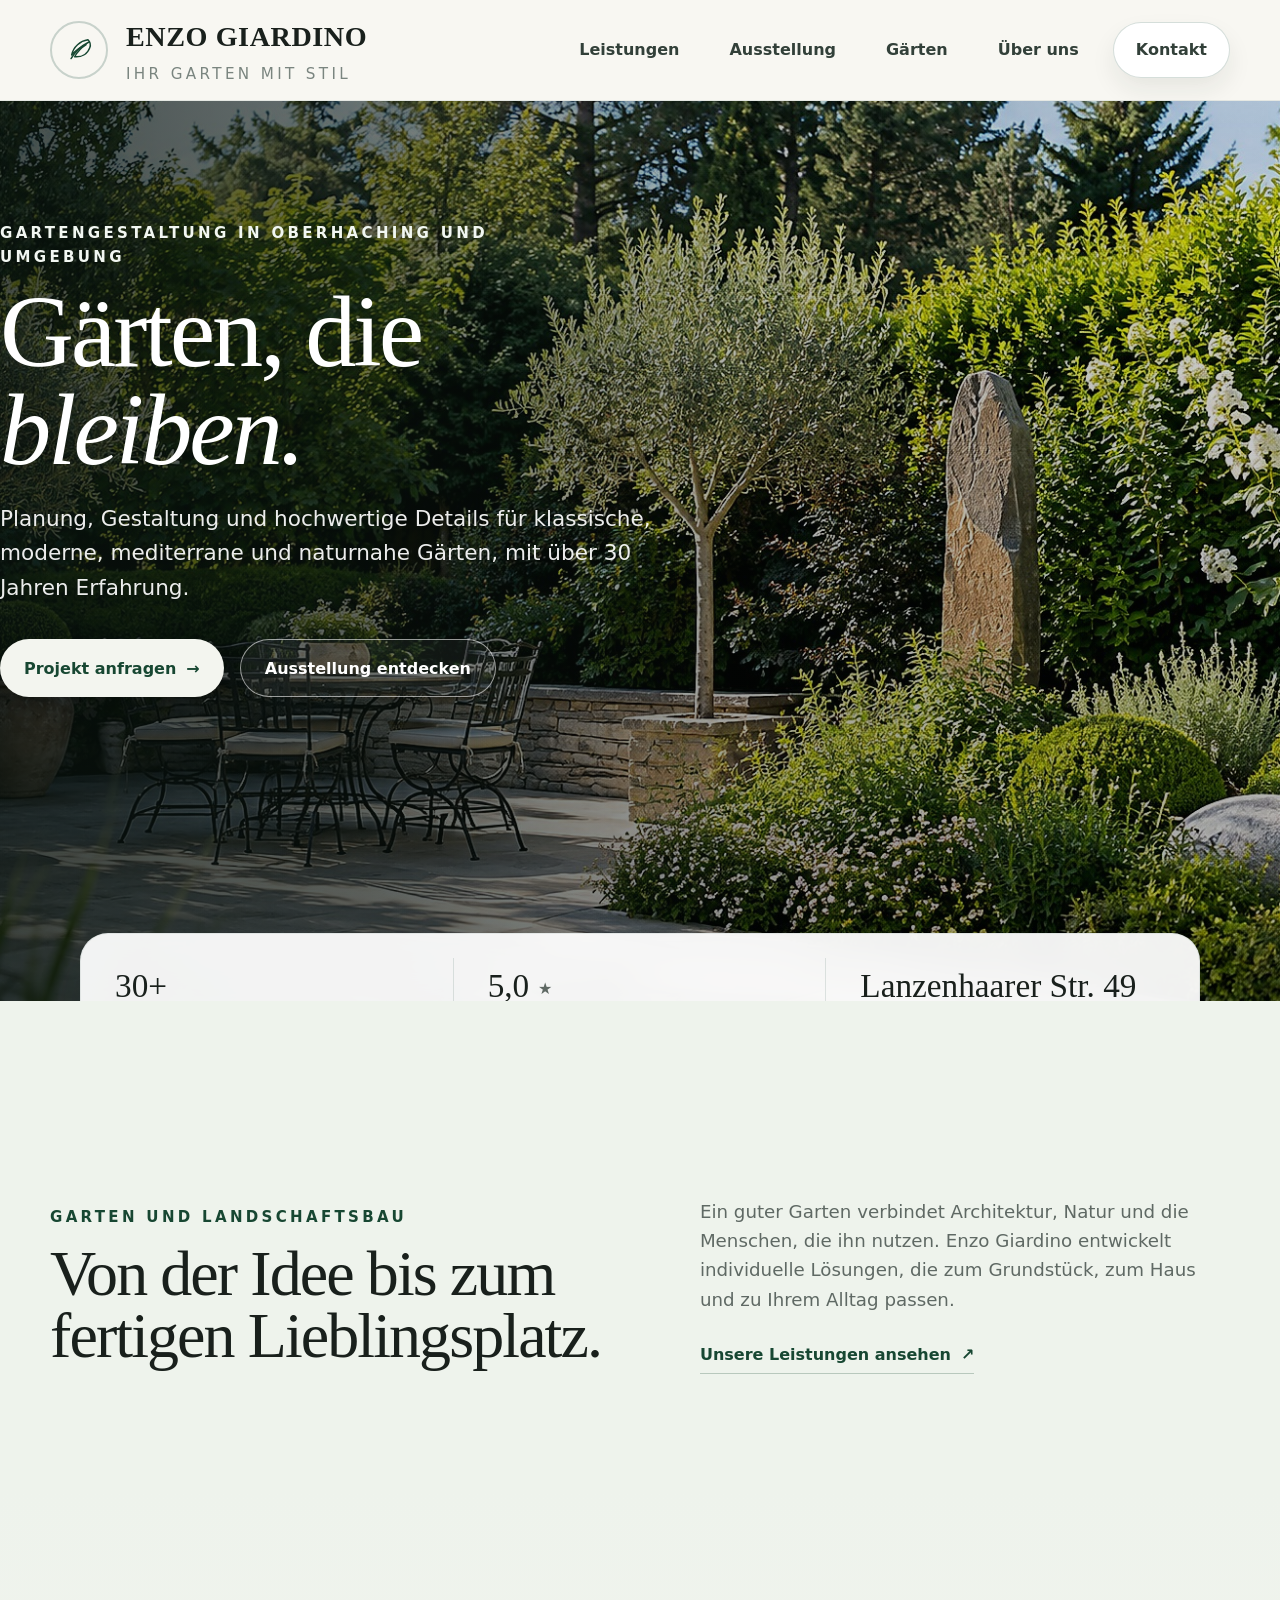
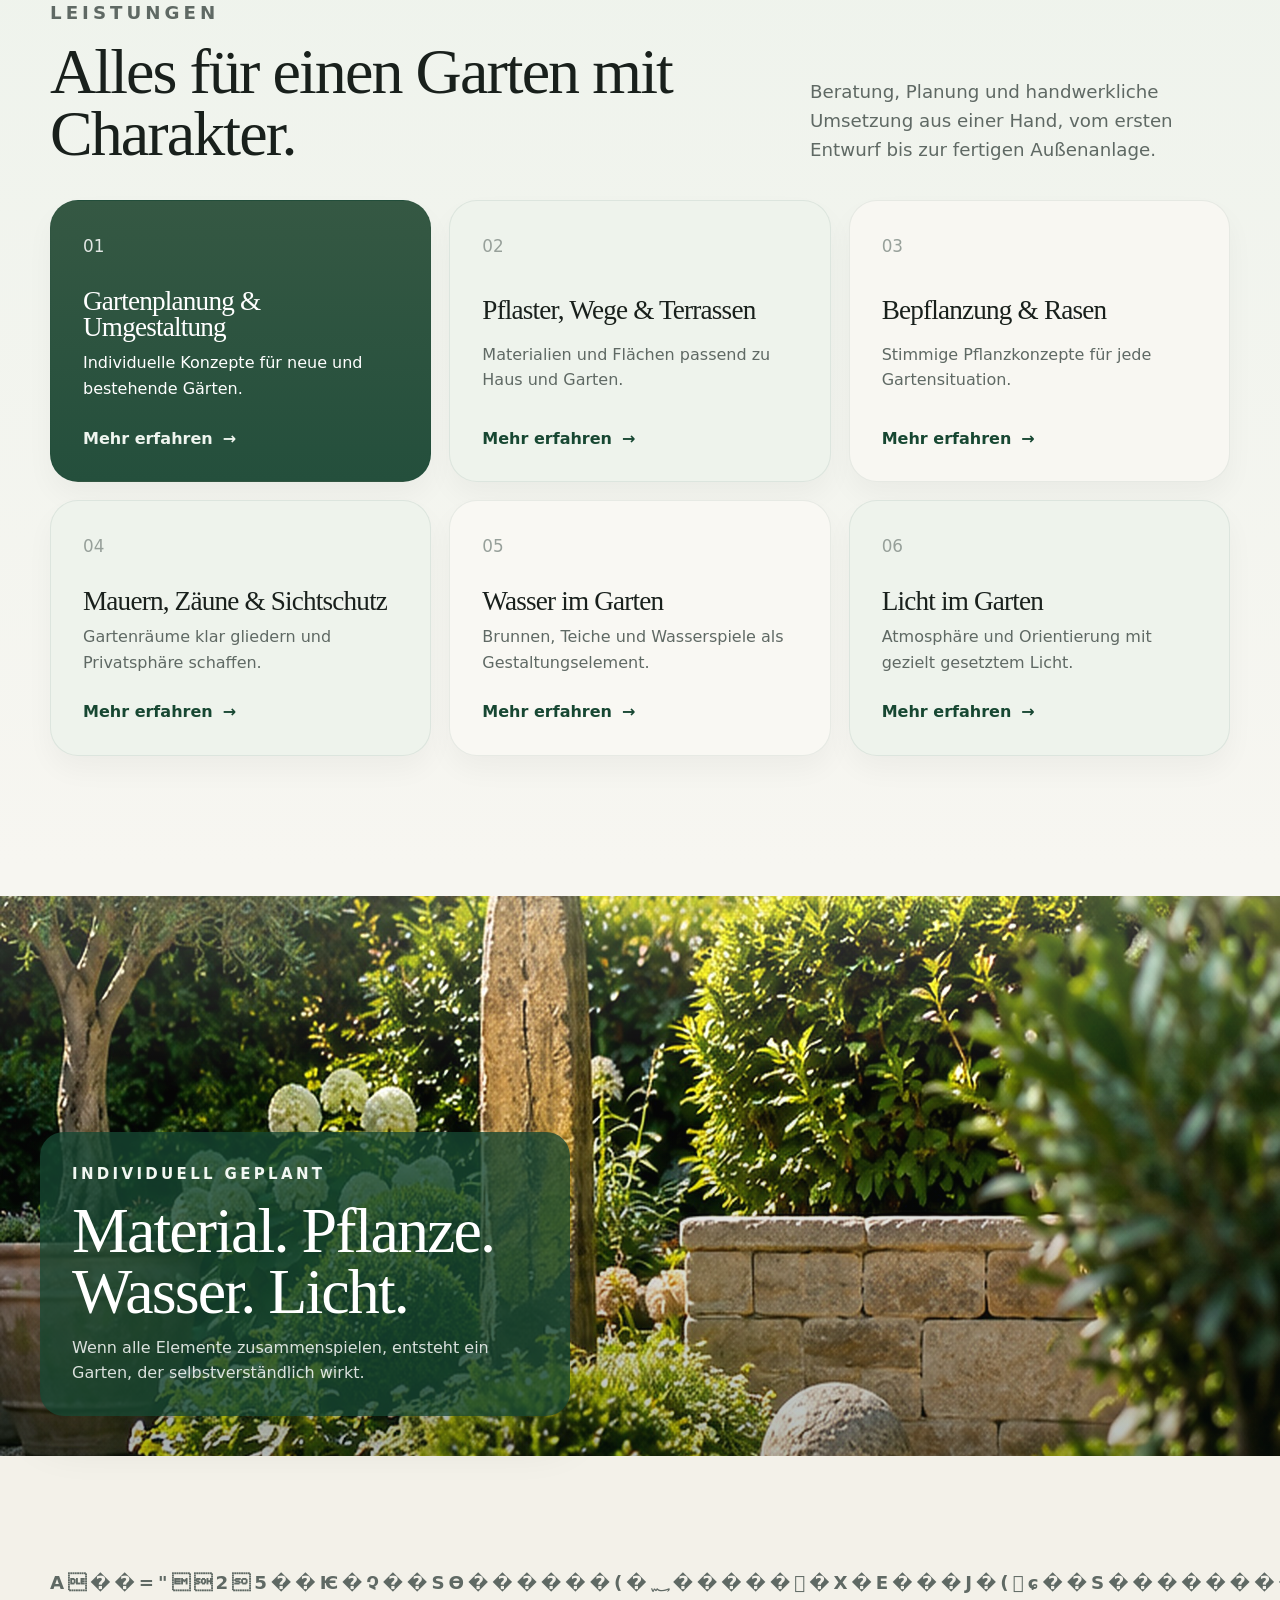
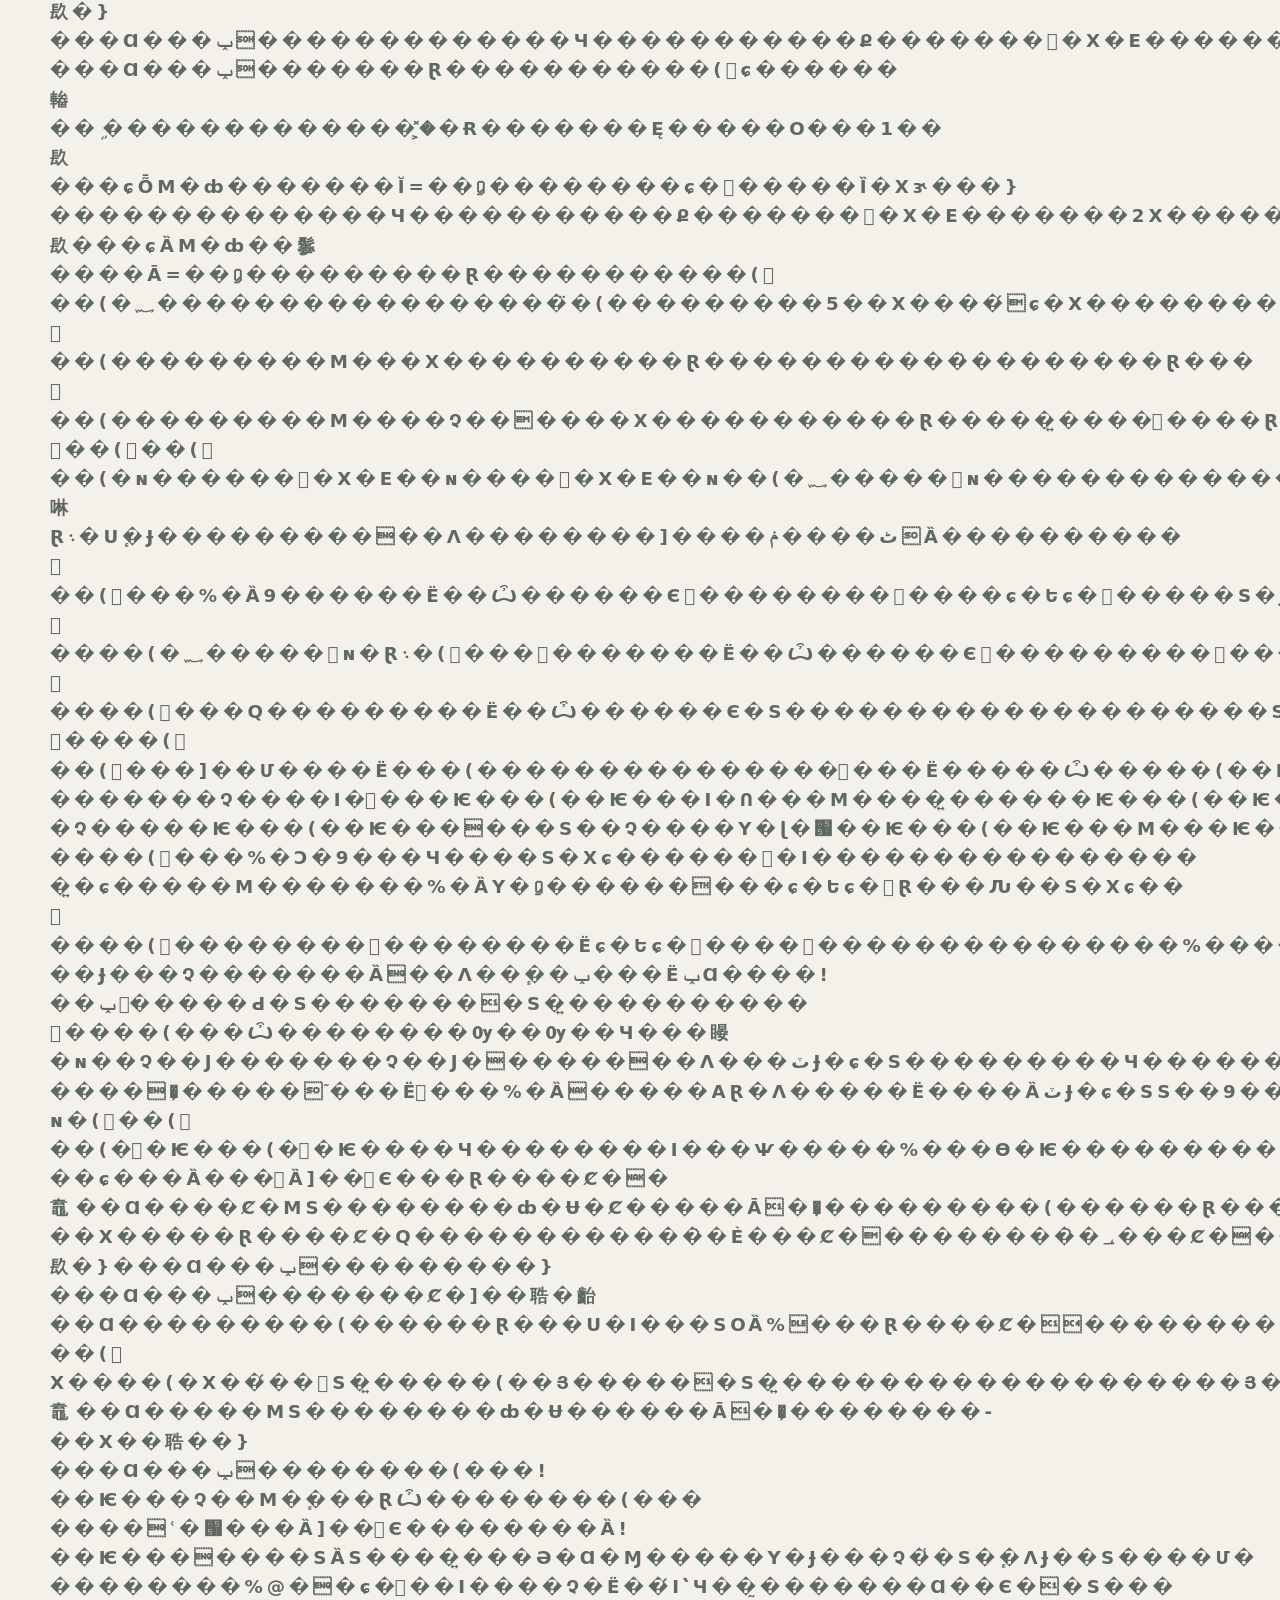
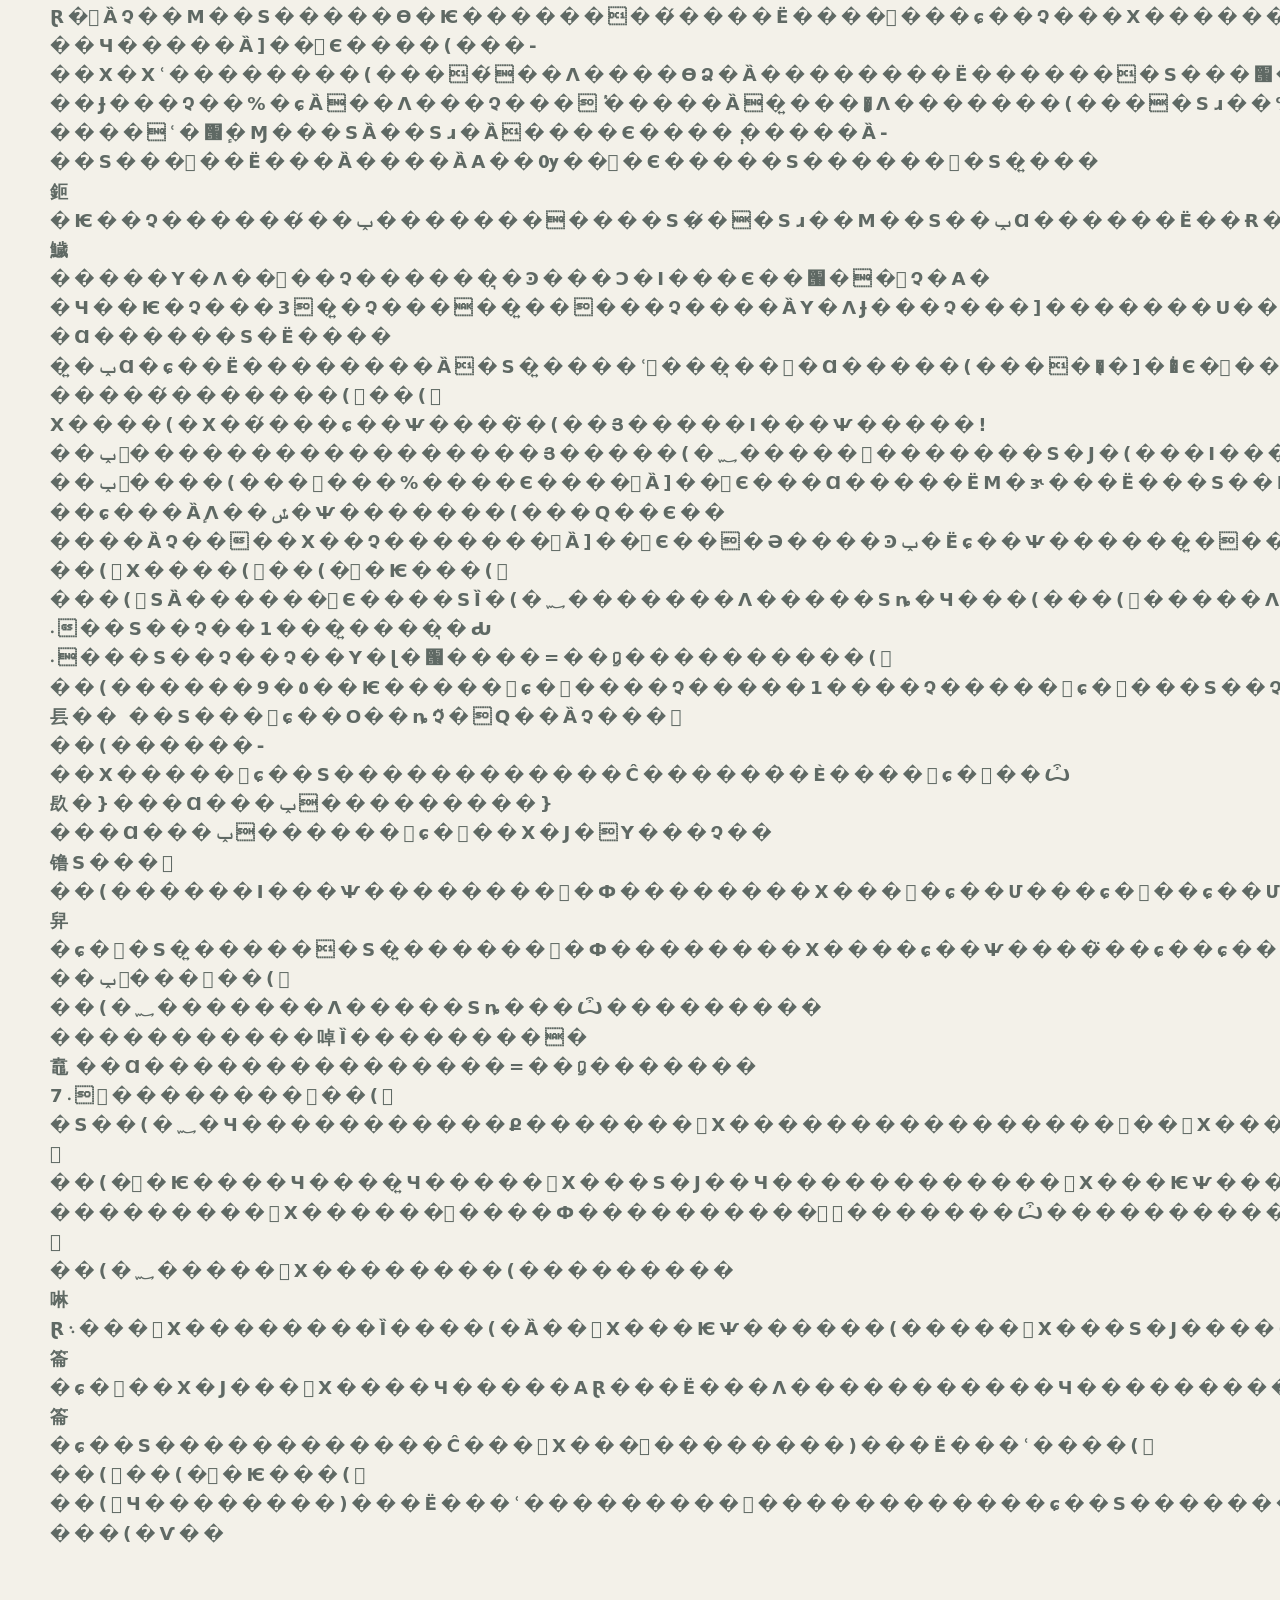
==== commit 61034ee8: "Update Enzo Giardino website to version 13" ====
--- a/index.html
+++ b/index.html
@@ -8,7 +8,7 @@
 <meta content="index,follow" name="robots"/>
 <title>Enzo Giardino | Gartengestaltung in Oberhaching</title>
 <link href="https://enzogiardino.de/" rel="canonical"/>
-<link href="style.css?v=10" rel="stylesheet"/>
+<link href="style.css?v=13" rel="stylesheet"/>
 </head>
 <body>
 <a class="skip-link" href="#main">Zum Inhalt springen</a>
@@ -152,181 +152,20 @@
 <div class="wrap">
 <div class="section-head exhibition-head">
 <div>
-<p class="eyebrow">Ausstellung &amp; Verkauf</p>
-<h2>Inspiration zum Anfassen.</h2>
-</div>
-<div class="hours-pill"><span>Montag bis Freitag</span><strong>08:00 bis 14:00</strong><span>Sa</span><strong>10:00 bis 14:00</strong></div>
-</div>
-<div aria-label="Sortiment der Ausstellung" class="collection-grid">
-<article class="collection-card c1">
-<button aria-label="Pflanzen und Bäume entdecken" class="card-hit" data-detail="collection-plants" type="button"></button>
-<div aria-hidden="true" class="collection-image"></div>
-<div class="collection-copy"><span>01</span><h3>Pflanzen &amp; Bäume</h3><p>Gehölze, Rosen, Stauden, Gräser und mehr.</p><span class="card-action">Entdecken <span aria-hidden="true">→</span></span></div>
-</article>
-<article class="collection-card c2">
-<button aria-label="Brunnen und Figuren entdecken" class="card-hit" data-detail="collection-water" type="button"></button>
-<div aria-hidden="true" class="collection-image"></div>
-<div class="collection-copy"><span>02</span><h3>Brunnen &amp; Figuren</h3><p>Wasserspiele, Quellsteine und ausgewählte Skulpturen.</p><span class="card-action">Entdecken <span aria-hidden="true">→</span></span></div>
-</article>
-
-
-</div>
-<div class="visit-card">
-<div><p class="eyebrow">Besuchen Sie uns</p><h3>Lanzenhaarer Str. 49<br/>82041 Oberhaching</h3></div>
-<div class="visit-actions">
-<a class="btn btn-dark" href="https://www.google.com/maps/search/?api=1&amp;query=Lanzenhaarer+Str.+49+82041+Oberhaching" rel="noopener" target="_blank">Route öffnen <span aria-hidden="true">↗</span></a>
-<a class="text-link" href="tel:+49896134421">Vorher anrufen: 089 613 44 21</a>
-</div>
-</div>
-</div>
-</section>
-<section class="section gallery-section" id="referenzen">
-<div class="wrap">
-<div class="section-head">
-<div><p class="eyebrow">Einblicke</p><h2>Gärten &amp; Details.</h2></div>
-<p>Ein kleiner Eindruck aus Gartengestaltung, Bepflanzung, Naturstein, Wasser und mediterranen Elementen.</p>
-</div>
-</div>
-<div aria-label="Galerie" class="gallery">
-<figure class="g1"><button aria-label="Mehr über Gartenräume erfahren" class="gallery-hit" data-detail="gallery-gardenrooms" type="button"></button><img alt="Hochwertig gestalteter Gartenraum mit Naturstein, Gehölzen und Stauden" loading="lazy" src="gartenraeume-10.jpg"/><figcaption>Gartenräume</figcaption></figure>
-<figure class="g2"><button aria-label="Mehr über Terrassen und Mauern erfahren" class="gallery-hit" data-detail="gallery-terrace" type="button"></button><img alt="Terrasse mit Mauern, Amphoren und Wasserbecken" loading="lazy" src="https://enzogiardino.de/wp-content/uploads/2023/01/P1030650.jpg"/><figcaption>Terrassen &amp; Mauern</figcaption></figure>
-<figure class="g3"><button aria-label="Mehr über Pflasterarbeiten erfahren" class="gallery-hit" data-detail="gallery-paving" type="button"></button><img alt="Pflasterarbeiten in einem farbenreichen Garten" loading="lazy" src="https://enzogiardino.de/wp-content/uploads/2023/01/enzo_giardino_-_steine_-_pflasterarbeiten_13.jpg"/><figcaption>Pflasterarbeiten</figcaption></figure>
-<figure class="g4"><button aria-label="Mehr über Bepflanzung erfahren" class="gallery-hit" data-detail="gallery-planting" type="button"></button><img alt="Bepflanzter Garten mit Rasen und Formgehölzen" loading="lazy" src="https://enzogiardino.de/wp-content/uploads/2023/01/enzo_giardino_-_garten_-_bepflanzung_4.jpg"/><figcaption>Bepflanzung</figcaption></figure>
-<figure class="g5"><button aria-label="Mehr über Wasser im Garten erfahren" class="gallery-hit" data-detail="gallery-water" type="button"></button><img alt="Brunnen mit Amphore in einem Garten" loading="lazy" src="https://enzogiardino.de/wp-content/uploads/2023/01/enzo_giardino_-_wasser_im_garten_-_brunnen_und_quellsteine_1.jpg"/><figcaption>Wasser im Garten</figcaption></figure>
-<figure class="g6"><button aria-label="Mehr über Amphoren und Objekte erfahren" class="gallery-hit" data-detail="gallery-objects" type="button"></button><img alt="Antike und neue Amphoren in der Ausstellung" loading="lazy" src="https://enzogiardino.de/wp-content/uploads/2023/01/enzo_giardino_-_ausstellung_-_verkauf_-_neue_und_antike_amphoren_7.jpg"/><figcaption>Amphoren &amp; Objekte</figcaption></figure>
-</div>
-</section>
-<section class="section about" id="ueber-uns">
-<div class="wrap about-grid">
-<div class="about-image-wrap">
-<img alt="Enzo Giardino" loading="lazy" src="enzo-portrait.jpg"/>
-<div class="experience-badge"><strong>30+</strong><span>Jahre<br/>Erfahrung</span></div>
-</div>
-<div class="about-copy">
-<p class="eyebrow">Über Enzo Giardino</p>
-<h2>Gartenbau mit Erfahrung, Gefühl und Blick fürs Detail.</h2>
-<p>Seit über 30 Jahren steht Enzo Giardino für individuelle Gartengestaltung in Oberhaching und Umgebung, mit langlebigen Lösungen, stimmigen Materialien und einem sicheren Blick für Pflanzen und Atmosphäre.</p>
-<div class="engagement-card">
-<button aria-label="Mehr über Enzo Giardinos Engagement für Azioni Niños Felices erfahren" class="card-hit" data-detail="verein" type="button"></button>
-<span aria-hidden="true" class="engagement-icon">♡</span>
-<div><span class="engagement-kicker">Engagement für Kinder</span><strong>Azioni Niños Felices e.V.</strong><p>Enzo Giardino gründete den Verein 2001, um benachteiligte Kinder in der Dominikanischen Republik nachhaltig zu unterstützen.</p><span class="card-action">Mehr erfahren <span aria-hidden="true">→</span></span></div>
-</div>
-</div>
-</div>
-</section>
-<section class="section contact" id="kontakt">
-<div class="wrap">
-<div class="contact-shell">
-<div class="contact-info">
-<p class="eyebrow light">Kontakt</p>
-<h2>Erzählen Sie uns von Ihrem Garten.</h2>
-<p class="contact-lead">Für eine erste Anfrage erreichen Sie uns telefonisch oder per Email. Gerne vereinbaren wir anschließend einen Besichtigungstermin.</p>
-<div class="contact-list">
-<a href="tel:+49896134421"><span aria-hidden="true" class="contact-icon">☎</span><span><small>Telefon</small><strong>089 613 44 21</strong></span></a>
-<a href="mailto:enzo_giardino@web.de"><span aria-hidden="true" class="contact-icon">✉</span><span><small>Email</small><strong>enzo_giardino@web.de</strong></span></a>
-<a href="https://www.google.com/maps/search/?api=1&amp;query=Lanzenhaarer+Str.+49+82041+Oberhaching" rel="noopener" target="_blank"><span aria-hidden="true" class="contact-icon">⌖</span><span><small>Ausstellung</small><strong>Lanzenhaarer Str. 49, 82041 Oberhaching</strong></span></a>
-</div>
-<div class="opening-hours">
-<div><span>Montag bis Freitag</span><strong>08:00 bis 14:00</strong></div>
-<div><span>Samstag</span><strong>10:00 bis 14:00</strong></div>
-<div><span>Sonn und Feiertage</span><strong>geschlossen</strong></div>
-</div>
-</div>
-<form class="contact-form" id="contact-form">
-<div class="form-head"><p class="eyebrow">Unverbindliche Anfrage</p><h3>Wie können wir helfen?</h3></div>
-<label>Ihr Name<input autocomplete="name" name="name" required="" type="text"/></label>
-<div class="form-row">
-<label>Email<input autocomplete="email" name="email" required="" type="email"/></label>
-<label>Telefon<input autocomplete="tel" name="phone" type="tel"/></label>
-</div>
-<label>Worum geht es?
-              <select name="topic">
-<option>Gartenplanung / Umgestaltung</option>
-<option>Pflaster / Terrasse / Mauer</option>
-<option>Bepflanzung / Rasen</option>
-<option>Zaun / Sichtschutz</option>
-<option>Wasser / Brunnen</option>
-<option>Ausstellung / Verkauf</option>
-<option>Sonstiges</option>
-</select>
-</label>
-<label>Ihre Nachricht<textarea name="message" placeholder="Beschreiben Sie kurz Ihr Vorhaben …" required="" rows="5"></textarea></label>
-<label class="check"><input required="" type="checkbox"/><span>Ich stimme zu, dass meine Angaben zur Bearbeitung meiner Anfrage verwendet werden. Hinweise dazu stehen im Datenschutz.</span></label>
-<button class="btn btn-primary form-submit" type="submit">Email Anfrage vorbereiten <span aria-hidden="true">→</span></button>
-<p class="form-note">Beim Absenden öffnet sich Ihr Email Programm mit einer vorbereiteten Nachricht. Auf dieser Website werden keine Formulardaten gespeichert.</p>
-</form>
-</div>
-</div>
-</section>
-<section aria-label="Rechtliche Informationen" class="legal section">
-<div class="wrap legal-wrap">
-<details id="impressum">
-<summary>Impressum <span>+</span></summary>
-<div class="legal-content">
-<h2>Impressum</h2>
-<p><strong>Betreiber dieser Website</strong><br/>Enzo Giardino<br/>Stefanienstr. 2a<br/>82041 Deisenhofen</p>
-<p><strong>Kontakt</strong><br/>Telefon: 089 613 44 21<br/>Fax: 089 613 56 83<br/>Email: <a href="mailto:enzo_giardino@web.de">enzo_giardino@web.de</a><br/>Web: enzogiardino.de</p>
-<p><strong>Umsatzsteuer ID</strong><br/>DE 130334528</p>
-</div>
-</details>
-<details id="datenschutz">
-<summary>Datenschutz <span>+</span></summary>
-<div class="legal-content">
-<h2>Datenschutzerklärung</h2>
-<p><strong>Verantwortlicher:</strong> Enzo Giardino, Stefanienstr. 2a, 82041 Deisenhofen. Kontakt: enzo_giardino@web.de.</p>
-<h3>Hosting und Serverprotokolle</h3>
-<p>Beim Aufruf der Website kann der Hosting Anbieter technisch erforderliche Verbindungsdaten verarbeiten, zum Beispiel IP Adresse, Zeitpunkt des Zugriffs, angeforderte Datei, Browser und Systeminformationen. Dies dient dem sicheren und stabilen Betrieb der Website.</p>
-<h3>Kontaktaufnahme</h3>
-<p>Das Anfrageformular speichert keine Daten auf dieser Website. Es erstellt lediglich eine Email in Ihrem Email Programm. Wenn Sie uns per Email oder Telefon kontaktieren, verarbeiten wir Ihre Angaben zur Bearbeitung Ihrer Anfrage und möglicher Anschlussfragen.</p>
-<h3>Externe Inhalte und Links</h3>
-<p>Beim Aufruf verlinkter externer Dienste, etwa einer Kartenansicht oder einer Partnerseite, gelten die Datenschutzbestimmungen des jeweiligen Anbieters. Externe Seiten werden erst durch Ihre aktive Auswahl geöffnet.</p>
-<h3>Ihre Rechte</h3>
-<p>Sie haben im Rahmen der gesetzlichen Voraussetzungen insbesondere Rechte auf Auskunft, Berichtigung, Löschung, Einschränkung der Verarbeitung, Widerspruch und Datenübertragbarkeit. Außerdem besteht ein Beschwerderecht bei einer Datenschutzaufsichtsbehörde.</p>
-<p>Diese Website setzt in der vorliegenden Version keine Analyse, Marketing oder Tracking Cookies ein.</p>
-</div>
-</details>
-<details id="rechtliches">
-<summary>Rechtliche Hinweise <span>+</span></summary>
-<div class="legal-content">
-<h2>Rechtliche Hinweise</h2>
-<p>Die Inhalte dieser Website wurden mit Sorgfalt erstellt. Für Vollständigkeit, Aktualität und die Inhalte externer, verlinkter Websites kann keine Gewähr übernommen werden. Für fremde Inhalte sind deren jeweilige Betreiber verantwortlich.</p>
-<p>Texte, Bilder und Gestaltungen dieser Website dürfen, soweit rechtlich geschützt, nur mit Zustimmung des jeweiligen Rechteinhabers verwendet werden.</p>
-</div>
-</details>
-</div>
-</section>
-</main>
-<footer class="site-footer">
-<div class="wrap footer-grid">
-<div>
-<a class="brand footer-brand" href="#start"><span aria-hidden="true" class="brand-mark"><svg viewbox="0 0 48 48"><path d="M38 8C25 10 14 19 11 33c7-8 14-13 24-17-8 5-14 11-19 20 11 1 21-4 25-15 2-5 1-9-3-13Z"></path><path d="M10 39c7-12 15-20 29-27"></path></svg></span><span class="brand-copy"><strong>ENZO GIARDINO</strong><small>Ihr Garten mit Stil</small></span></a>
-<p>Gartengestaltung · Garten und Landschaftsbau · Ausstellung und Verkauf in Oberhaching.</p>
-</div>
-<div><h3>Navigation</h3><a href="#leistungen">Leistungen</a><a href="#ausstellung">Ausstellung</a><a href="#referenzen">Gärten</a><a href="#ueber-uns">Über uns</a></div>
-<div><h3>Kontakt</h3><a href="tel:+49896134421">089 613 44 21</a><a href="mailto:enzo_giardino@web.de">enzo_giardino@web.de</a><a href="#kontakt">Öffnungszeiten</a></div>
-<div><h3>Rechtliches</h3><a data-open-details="impressum" href="#impressum">Impressum</a><a data-open-details="datenschutz" href="#datenschutz">Datenschutz</a><a data-open-details="rechtliches" href="#rechtliches">Rechtliche Hinweise</a></div>
-</div>
-<div class="wrap footer-bottom"><span>© <span id="year"></span> Enzo Giardino</span><span>Oberhaching · München</span></div>
-</footer>
-<div aria-hidden="true" class="detail-modal" hidden="" id="detail-modal">
-<div class="detail-backdrop" data-modal-close=""></div>
-<section aria-describedby="detail-text" aria-labelledby="detail-title" aria-modal="true" class="detail-panel" role="dialog">
-<button aria-label="Detailansicht schließen" class="detail-close" data-modal-close="" type="button"><span aria-hidden="true">×</span></button>
-<div class="detail-image-wrap" id="detail-image-wrap"><img alt="" id="detail-image"/></div>
-<div class="detail-body">
-<p class="eyebrow" id="detail-kicker"></p>
-<h2 id="detail-title"></h2>
-<p id="detail-text"></p>
-<ul class="detail-list" id="detail-list"></ul>
-<p class="detail-note" id="detail-note"></p>
-<div class="detail-actions">
-<a class="btn btn-primary" href="#kontakt" id="detail-primary">Projekt anfragen <span aria-hidden="true">→</span></a>
-<a class="btn detail-secondary" href="tel:+49896134421" id="detail-secondary">Jetzt anrufen</a>
-</div>
-</div>
-</section>
-</div>
-<a aria-label="Jetzt anrufen" class="mobile-call" href="tel:+49896134421"><span aria-hidden="true">☎</span> Jetzt anrufen</a>
-<script src="script.js?v=10"></script>
-</body>
-</html>+<p class="eyebrow">A��="25��ѥ�չ��ѕɵ������(�؁�����􉍽�х�е���Ј�(񄁡ɕ��ѕ������������Ĉ��������ɥ�����������Ք�������􉍽�х�е�������b8�������������͵����Q�������͵�������ɽ��������̀�Ѐ�����ɽ�����������(񄁡ɕ�􉵅��Ѽ镹�}���ɑ���ݕ�������������ɥ�����������Ք�������􉍽�х�е�������r$�������������͵���������͵�������ɽ������}���ɑ���ݕ�������ɽ�����������(񄁡ɕ������輽��ܹ��������������͕̽�ɍ�������ę�����Օ���1��镹���ɕȭM�ȸ�������ĭ=��ɡ��������ɕ�􉹽�����Ȉ�хɝ���}��������������ɥ�����������Ք�������􉍽�х�е�������2X�������������͵�������ѕ��չ��͵�������ɽ���1��镹���ɕȁM�ȸ��䰀����ā=��ɡ���������ɽ�����������(𽑥��(�؁�����������������̈�(���������5��х����́ɕ�х����������ɽ�����������̀��������ɽ���𽑥��(���������M���х����������ɽ�����������̀��������ɽ���𽑥��(���������M����չ������х�����������ɽ�����͍����͕����ɽ���𽑥��(𽑥��(𽑥��(�ɴ������􉍽�х�е��ɴ����􉍽�х�е��ɴ��(�؁�����􉙽ɴ����������������啉ɽ܈�U�ٕɉ�����������Ʌ��������]����ٹ����ݥȁ����������𽑥��(񱅉���%�ȁ9������Ё��ѽ������є􉹅��������􉹅����ɕ�եɕ�􈈁�����ѕ�Ј��𽱅����(�؁�����􉙽ɴ�ɽ܈�(񱅉����������Ё��ѽ������є􉕵���������􉕵�����ɕ�եɕ�􈈁����􉕵������𽱅����(񱅉���Q���������Ё��ѽ������є�ѕ��������������������ѕ����𽱅����(𽑥��(񱅉���]��մ����Ё���(���������������͕���Ё�����ѽ�����(��ѥ���+��ѕ�����չ����U����х��չ���ѥ���(��ѥ���A����ѕȀ��Q��Ʌ�͔���5�Օ���ѥ���(��ѥ���	�������չ����I�͕���ѥ���(��ѥ���i�ո���M����͍������ѥ���(��ѥ���]��͕Ȁ��	�չ�����ѥ���(��ѥ������ѕ��չ����Y�ɭ�՘��ѥ���(��ѥ���M���ѥ�����ѥ���(�͕�����(𽱅����(񱅉���%�ɔ�9���ɥ����ѕ�хɕ������􉵕�ͅ����������������	�͍�ɕ�����M�������%�ȁY�ɡ���������ɕ�եɕ�􈈁ɽ���Ԉ��ѕ�хɕ��𽱅����(񱅉��������􉍡��������Ёɕ�եɕ�􈈁����􉍡���������������%����ѥ�����԰����́���������������ȁ	��ɉ���չ�������ȁ��Ʌ���ٕ�ݕ���Ёݕɑ����!��ݕ�͔����ԁ�ѕ��������ѕ�͍����������𽱅����(���ѽ��������Ѹ��Ѹ��ɥ���䁙�ɴ��Չ��Ј�������Չ��Ј��������Ʌ���ٽɉ�ɕ�ѕ���������ɥ�����������Ք���H���������ѽ��(��������􉙽ɴ���є��	�����͕�����ٙ���Ёͥ���%�ȁ�����Aɽ�Ʌ�����Ё����ȁٽɉ�ɕ�ѕѕ��9���ɥ��и�՘����͕ȁ]��ͥє�ݕɑ����������ɵձ�ɑ�ѕ������������и���(𽙽ɴ�(𽑥��(𽑥��(�͕�ѥ���(�͕�ѥ����ɥ��������I���ѱ�����%���ɵ�ѥ�����������􉱕����͕�ѥ����(�؁�������Ʌ���������Ʌ���(�х��́��􉥵�ɕ��մ��(��յ�����%��ɕ��մ����������������յ�����(�؁�����􉱕�������ѕ�Ј�(���%��ɕ��մ���(������ɽ���	��ɕ���ȁ���͕ȁ]��ͥє���ɽ����ȼ��鼁+��ɑ����ȼ�Mѕ��������ȸ�Ʉ�ȼ�����ā��͕���������(������ɽ���-��х�����ɽ����ȼ�Q������������̀�Ѐ���ȼ���������̀�؀���ȼ������񄁡ɕ�􉵅��Ѽ镹�}���ɑ���ݕ���������}���ɑ���ݕ�������ȼ�]��聕�齝��ɑ���������(������ɽ���U�ͅ���ѕՕȁ%���ɽ����ȼ��������������(𽑥��(𽑕х����(�х��́��􉑅ѕ�͍�����(��յ������ѕ�͍�������������������յ�����(�؁�����􉱕�������ѕ�Ј�(����ѕ�͍����ɭ���չ����(������ɽ���Y�Ʌ��ݽ�ѱ���������ɽ�����鼁+��ɑ�����Mѕ��������ȸ�Ʉ������ā��͕��������-��х��聕��}���ɑ���ݕ��������(���!��ѥ���չ��M��ٕ��ɽѽ��������(���	����ՙ�՘���ȁ]��ͥє��������ȁ!��ѥ�������ѕȁѕ����͍���ə�ɑ�ɱ�����Y�ɉ���չ�͑�ѕ��ٕɅɉ��ѕ����մ�	��������%@��ɕ�͔��i����չ�Ё��́i՝ɥ��̰�������ɑ��є��ѕ���	ɽ�͕ȁչ��M��ѕ�����ɵ�ѥ��������́����Ё����ͥ���ɕ��չ���х������	��ɥ�����ȁ]��ͥє����(���-��х�хՙ��������(����́��Ʌ����ɵձ�ȁ��������Ё�������ѕ���՘����͕ȁ]��ͥє��́���ѕ��Ё�����������������������%�ɕ�������Aɽ�Ʌ����]����M���չ́��ȁ��������ȁQ����������х�ѥ�ɕ���ٕɅɉ��ѕ��ݥȁ%�ɔ����������ȁ	��ɉ���չ��%�ɕȁ��Ʌ���չ���ٝ�����ȁ�͍����͙Ʌ�������(����ѕɹ��%����є�չ��1�������(���	����ՙ�՘�ٕɱ���ѕȁ��ѕɹ�ȁ����є����݄�����ȁ-��ѕ���ͥ��Ё���ȁ����ȁA��ѹ��͕�є�����ѕ�������ѕ�͍���鉕�ѥ��չ������́��ݕ�����������ѕ�̸��ѕɹ��M��ѕ��ݕɑ������Ё��ɍ��%�ɔ���ѥٔ���݅�����ٙ���и���(���%�ɔ�I���є���(���M������������I��������ȁ��͕�鱥�����Y�Ʌ��͕��չ������͉�ͽ���ɔ�I���є��՘��ͭչ�а�	�ɥ��ѥ�չ���3�͍�չ�����͍�����չ����ȁY�Ʌɉ���չ���]�������Ս��չ���ѕ����Ʌ���ɭ��и��}�ɑ������ѕ�Ё����	�͍�ݕɑ�ɕ��Ё��������ȁ�ѕ�͍����ՙͥ���͉���ɑ�����(�����͔�]��ͥє�͕��Ё�����ȁٽɱ���������Y��ͥ�������������͔��5�ɭ�ѥ������ȁQɅ������+�����́�������(𽑥��(𽑕х����(�х��́���ɕ��ѱ����̈�(��յ�����I���ѱ�����!��ݕ�͔����������������յ�����(�؁�����􉱕�������ѕ�Ј�(���I���ѱ�����!��ݕ�͔���(������%����є����͕ȁ]��ͥє���ɑ�����ЁM�ɝ���Ё���ѕ��и��ȁY�������������а���Յ����Ёչ������%����є���ѕɹ�Ȱ�ٕɱ���ѕȁ]��ͥѕ́�����������+����ȃ�ɹ������ݕɑ�����ȁ�ɕ����%����є�ͥ�����ɕ����ݕ������	��ɕ���ȁٕɅ��ݽ�ѱ�������(���Q��є��	����ȁչ��+��х��չ�������͕ȁ]��ͥє���ə����ͽݕ�Ёɕ��ѱ������͍����а���ȁ��Ёi��ѥ��չ����́��ݕ�������I���ѕ�������ٕ́�ݕ���Ёݕɑ������(𽑥��(𽑕х����(𽑥��(�͕�ѥ���(𽵅���(񙽽ѕȁ������ͥє����ѕȈ�(�؁�������Ʌ�����ѕȵ�ɥ���(���(񄁍�����Ʌ������ѕȵ�Ʌ�����ɕ���х�Ј��������ɥ�����������Ք��������Ʌ�����ɬ����ٜ�٥�݉�����������������Ѡ���4����+�Ԁ����Ѐ���Ā�ܴ͌���д�̀�д�ܴ��Դ�Ѐ�Ĵ������ĀĀ�ĴЀ�Դ�ԀȴԀĴ�̴��h�����Ѡ����Ѡ���4�����ܴ�Ȁ�Դ������܈����Ѡ���ٜ�������������������Ʌ�����������ɽ���9i<�+%I%9<���ɽ����͵����%�ȁ+��ѕ����ЁMѥ��͵������������(���+��ѕ����х��չ��
+܁+��ѕ��չ��1���͍����͉�ԃ
+܁���ѕ��չ��չ��Y�ɭ�՘����=��ɡ����������(𽑥��(������9�٥��ѥ�����񄁡ɕ�􈍱����չ�����1����չ�����񄁡ɕ�􈍅���ѕ��չ������ѕ��չ���񄁡ɕ��ɕ��ɕ�镸����ѕ���񄁡ɕ��Օ��ȵչ̈�q��ȁչ���𽑥��(������-��х�����񄁡ɕ��ѕ������������Ĉ������̀�Ѐ����񄁡ɕ�􉵅��Ѽ镹�}���ɑ���ݕ���������}���ɑ���ݕ������񄁡ɕ�􈍭��х�Ј�Y���չ��镥ѕ���𽑥��(������I���ѱ��������񄁑�ф��������х���􉥵�ɕ��մ���ɕ�􈍥��ɕ��մ��%��ɕ��մ��񄁑�ф��������х���􉑅ѕ�͍���舁�ɕ�􈍑�ѕ�͍������ѕ�͍������񄁑�ф��������х����ɕ��ѱ����̈��ɕ��ɕ��ѱ����̈�I���ѱ�����!��ݕ�͔��𽑥��(𽑥��(�؁�������Ʌ�����ѕȵ���ѽ���������
+�����������啅Ȉ���������鼁+��ɑ���������������=��ɡ�������
+܁7񹍡��������𽑥��(𽙽�ѕ��(�؁�ɥ�����������Ք�������􉑕х����������������􈈁��􉑕х����������(�؁�����􉑕х��������ɽ�����ф����������͔��𽑥��(�͕�ѥ����ɥ����͍ɥ�����􉑕х���ѕ�Ј��ɥ������������􉑕х���ѥѱ����ɥ����������Ք�������􉑕х����������ɽ��􉑥������(���ѽ���ɥ���������х����ͥ��Ё͍����}���������􉑕х������͔����ф����������͔􈈁�������ѽ����������ɥ�����������Ք��\���������ѽ��(�؁�����􉑕х����������Ʌ�����􉑕х����������Ʌ���񥵜����􈈁��􉑕х�����������𽑥��(�؁�����􉑕х��������(���������啉ɽ܈���􉑕х��������Ȉ����(�ȁ��􉑕х���ѥѱ������(�����􉑕х���ѕ�Ј����(�հ������􉑕х������Ј���􉑕х������Ј��հ�(��������􉑕х�����є����􉑕х�����є�����(�؁�����􉑕х�����ѥ��̈�(񄁍�����Ѹ��Ѹ��ɥ���䈁�ɕ�􈍭��х�Ј���􉑕х����ɥ�����Aɽ���Ё���Ʌ�����������ɥ�����������Ք���H��������(񄁍�����Ѹ���х���͕������䈁�ɕ��ѕ������������Ĉ���􉑕х���͕��������)���Ё���ՙ����(𽑥��(𽑥��(�͕�ѥ���(𽑥��(񄁅ɥ��������)���Ё���ՙ���������􉵽������������ɕ��ѕ������������Ĉ��������ɥ�����������Ք���b8�������)���Ё���ՙ����(�͍ɥ�Ё�Ɍ�͍ɥ�й������̈��͍ɥ���(𽉽���(�ѵ��
--- a/style.css
+++ b/style.css
@@ -372,13 +372,13 @@
 }
 .visual-break-card {
   position: relative;
-  z-index: 2;
+ z-index: 2;
   width: min(530px, calc(100% - 40px));
   margin: 0 auto 40px 40px;
-  padding: 30px 32px;
-  border-radius: 24px;
+ padding: 30px 32px;
+ border-radius: 24px;
   background: rgba(23,71,50,.78);
-  color: #fff;
+ color: #fff;
   box-shadow: var(--shadow);
 }
 .visual-break-card p:last-child { color: rgba(255,255,255,.84); margin-top: 12px; }
@@ -397,7 +397,6 @@
   box-shadow: 0 12px 28px rgba(0,0,0,.05);
 }
 .hours-pill span { font-size: .93rem; text-transform: uppercase; color: var(--muted); letter-spacing: .12em; }
-.hours-pill strong { font-size: 1rem; }
 .collection-grid {
   display: grid;
   grid-template-columns: repeat(4, minmax(0, 1fr));
@@ -408,7 +407,7 @@
   overflow: hidden;
   background: #fff;
   border-radius: var(--radius);
-  border: 1px solid rgba(23,71,50,.08);
+  border#�1px solid rgba(23,71,50,.08);
   box-shadow: 0 14px 28px rgba(13,27,20,.05);
 }
 .collection-image {
@@ -417,8 +416,10 @@
   background-size: cover;
   background-repeat: no-repeat;
 }
-.collection-card.c1 .collection-image { background-image: url('https://enzogiardino.de/wp-content/uploads/2023/01/enzo_giardino_-_ausstellung_-_verkauf_-_pflanzen_und_baeume_14.jpg'); }
-.collection-card.c2 .collection-image { background-image: url('https://enzogiardino.de/wp-content/uploads/2023/01/enzo_giardino_-_wasser_im_garten_-_brunnen_und_quellsteine_1.jpg'); }
+.collection-card.c1 .collection-image { background-image: url('pflanzen-09.jpg'); }
+.collection-card.c2 .collection-image { background-image: url('brunnen-09.jpg'); }
+.collection-card.c3 .collection-image { background-image: url('amphoren-09.jpg'); }
+.collection-card.c4 .collection-image { background-image: url('steine-09.jpg'); }
 .collection-copy { padding: 28px 28px 30px; }
 .collection-copy h3 { margin-bottom: 14px; }
 .collection-copy p { color: var(--muted); }
@@ -463,6 +464,18 @@
 }
 .g1 { grid-row: span 2; }
 .g2 { grid-column: 2 / span 2; }
+.gallery-hit {
+  position: absolute;
+  inset: 0;
+  z-index: 3;
+  border: 0;
+  background: transparent;
+  cursor: pointer;
+}
+.gallery figure:hover img {
+  transform: scale(1.02);
+  transition: transform .25s ease;
+}
 .about { background: #faf9f5; }
 .about-image-wrap {
   position: relative;
@@ -473,17 +486,17 @@
 .about-image-wrap img { width: 100%; aspect-ratio: 4 / 4.2; object-fit: cover; }
 .experience-badge {
   position: absolute;
-  right: 26px;
-  bottom: 26px;
-  width: 220px;
-  height: 220px;
-  border-radius: 999px;
-  display: grid;
-  place-items: center;
-  text-align: center;
-  background: rgba(245,242,235,.96);
-  color: var(--green);
-  box-shadow: 0 16px 34px rgba(0,0,0,.12);
+ right: 26px;
+ bottom: 26px;
+ width: 220px;
+ height: 220px;
+ border-radius: 999px;
+ display: grid;
+ place-items: center;
+ text-align: center;
+ background: rgba(245,242,235,.96);
+ color: var(--green);
+ box-shadow: 0 16px 34px rgba(0,0,0,.12);
 }
 .experience-badge strong { font-family: var(--font-display); font-size: 4.1rem; line-height: 1; }
 .experience-badge span { color: #6d776f; text-transform: uppercase; letter-spacing: .14em; }
@@ -493,568 +506,8 @@
   border-radius: 26px;
   padding: 26px 26px 26px 88px;
   background: #fff;
-  border: 1px solid rgba(23,71,50,.08);
-  box-shadow: 0 12px 28px rgba(13,27,20,.05);
-}
-.engagement-icon {
-  position: absolute;
-  left: 24px;
-  top: 28px;
-  font-size: 2rem;
-  color: var(--green);
-}
-.engagement-kicker {
-  display: block;
-  margin-bottom: 8px;
-  color: var(--green);
-  font-weight: 700;
-  text-transform: uppercase;
-  letter-spacing: .12em;
-  font-size: .92rem;
-}
-.engagement-card strong { display: block; font-size: 1.5rem; margin-bottom: 8px; }
-.contact { background: #f7f6f1; }
-.contact-shell {
-  border-radius: 34px;
-  overflow: hidden;
-  display: grid;
-  grid-template-columns: minmax(0, 1.08fr) minmax(0, .92fr);
-  background: linear-gradient(135deg, #143b2b 0%, #214836 100%);
-  color: #fff;
-  box-shadow: var(--shadow);
-}
-.contact-info,
-.contact-form { padding: 46px; }
-.contact h2 { color: #fff; margin-bottom: 16px; }
-.contact-lead { color: rgba(255,255,255,.82); }
-.contact-list {
-  display: grid;
-  gap: 14px;
-  margin-top: 28px;
-}
-.contact-list a {
-  display: flex;
-  gap: 16px;
-  align-items: center;
-  background: rgba(255,255,255,.07);
-  border: 1px solid rgba(255,255,255,.08);
-  border-radius: 18px;
-  padding: 14px 16px;
-}
-.contact-list a small { display: block; color: rgba(255,255,255,.72); margin-bottom: 2px; }
-.contact-icon {
-  width: 44px;
-  height: 44px;
-  border-radius: 14px;
-  display: grid;
-  place-items: center;
-  background: rgba(255,255,255,.12);
-  flex: 0 0 auto;
-}
-.opening-hours {
-  margin-top: 28px;
-  display: grid;
-  gap: 10px;
-}
-.opening-hours div {
-  display: flex;
-  justify-content: space-between;
-  gap: 16px;
-  padding-bottom: 10px;
-  border-bottom: 1px solid rgba(255,255,255,.12);
-}
-.opening-hours span { color: rgba(255,255,255,.74); }
-.contact-form {
-  background: #fff;
-  color: var(--text);
-}
-.form-head h3 { margin-top: 8px; }
-.contact-form label {
-  display: grid;
-  gap: 8px;
-  margin-top: 16px;
-  font-weight: 600;
-}
-.contact-form input,
-.contact-form select,
-.contact-form textarea {
-  width: 100%;
-  border: 1px solid rgba(23,71,50,.14);
-  background: #fbfbf8;
-  border-radius: 16px;
-  padding: 14px 16px;
-  color: var(--text);
-}
-.contact-form textarea { resize: vertical; min-height: 140px; }
-.form-row {
-  display: grid;
-  grid-template-columns: repeat(2, minmax(0, 1fr));
-  gap: 14px;
-}
-.check {
-  display: flex !important;
-  align-items: flex-start;
-  gap: 12px;
-  font-weight: 400 !important;
-}
-.check input { width: auto; margin-top: 3px; }
-.form-submit { margin-top: 12px; background: var(--green); color: #fff; box-shadow: 0 18px 34px rgba(15,43,31,.16); }
-.form-note { margin-top: 16px; color: var(--muted); }
-.legal { background: #f0eee6; }
-.legal-wrap { display: grid; gap: 12px; }
-.legal details {
-  background: #fff;
-  border-radius: 22px;
-  border: 1px solid rgba(23,71,50,.08);
-  box-shadow: 0 10px 20px rgba(13,27,20,.03);
-}
-.legal summary {
-  list-style: none;
-  cursor: pointer;
-  display: flex;
-  justify-content: space-between;
-  align-items: center;
-  gap: 18px;
-  padding: 24px 28px;
-  font-size: 1.28rem;
-  font-weight: 700;
-}
-.legal summary::-webkit-details-marker { display: none; }
-.legal details[open] summary span { transform: rotate(45deg); }
-.legal summary span { transition: transform .2s ease; color: var(--green); font-size: 1.8rem; }
-.legal-content { padding: 0 28px 28px; }
-.legal-content h2,
-.legal-content h3 { margin: 12px 0 10px; font-family: var(--font-body); letter-spacing: 0; font-weight: 700; line-height: 1.2; }
-.site-footer {
-  background: #041c14;
-  color: #edf2ee;
-  padding: 58px 0 26px;
-}
-.footer-grid {
-  display: grid;
-  grid-template-columns: 1.2fr .7fr .7fr .7fr;
-  gap: 30px;
-}
-.footer-brand .brand-mark { border-color: rgba(255,255,255,.18); }
-.footer-brand .brand-copy strong { color: #fff; }
-.footer-brand .brand-copy small,
-.site-footer p,
-.site-footer a { color: rgba(255,255,255,.78); }
-.site-footer h3 {
-  font-family: var(--font-body);
-  font-size: 1rem;
-  font-weight: 700;
-  letter-spacing: .12em;
-  text-transform: uppercase;
-  margin-bottom: 14px;
-}
-.site-footer a { display: block; margin-bottom: 10px; }
-.footer-bottom {
-  display: flex;
-  justify-content: space-between;
-  gap: 14px;
-  color: rgba(255,255,255,.55);
-  margin-top: 30px;
-  padding-top: 18px;
-  border-top: 1px solid rgba(255,255,255,.10);
-}
-.detail-modal[hidden] { display: none; }
-.detail-modal {
-  position: fixed;
-  inset: 0;
-  z-index: 1300;
-}
-.detail-backdrop {
-  position: absolute;
-  inset: 0;
-  background: rgba(5,16,11,.62);
-  backdrop-filter: blur(8px);
-}
-.detail-panel {
-  position: relative;
-  z-index: 2;
-  width: min(1080px, calc(100% - 40px));
-  max-height: min(88vh, 920px);
-  overflow: auto;
-  margin: 6vh auto;
-  border-radius: 28px;
-  background: #fff;
-  display: grid;
-  grid-template-columns: minmax(300px, 42%) minmax(0, 58%);
-  box-shadow: 0 30px 70px rgba(0,0,0,.22);
-}
-.detail-image-wrap { min-height: 100%; background: #eef3ec; }
-.detail-image-wrap img { width: 100%; height: 100%; object-fit: cover; }
-.detail-body { padding: 42px 44px 36px; }
-.detail-body h2 { font-size: clamp(2.2rem, 4vw, 4.4rem); margin-bottom: 18px; }
-#detail-text { color: var(--muted); font-size: 1.13rem; }
-.detail-list { margin: 24px 0 0; padding: 0; list-style: none; }
-.detail-list li {
-  position: relative;
-  padding: 14px 0 14px 28px;
-  color: #52615a;
-  border-top: 1px solid rgba(23,71,50,.10);
-}
-.detail-list li::before {
-  content: "•";
-  position: absolute;
-  left: 8px;
-  top: 10px;
-  color: #6b8b78;
-  font-size: 1.6rem;
-}
-.detail-note {
-  margin-top: 20px;
-  padding: 14px 16px;
-  background: #f6f7f2;
-  border-radius: 16px;
-}
-.detail-actions {
-  display: flex;
-  flex-wrap: wrap;
-  gap: 16px;
-  margin-top: 24px;
-}
-.detail-secondary {
-  color: var(--green);
-  background: #fff;
-  border: 1px solid rgba(23,71,50,.16);
-}
-.detail-close {
-  position: absolute;
-  right: 20px;
-  top: 20px;
-  z-index: 5;
-  width: 52px;
-  height: 52px;
-  border-radius: 999px;
-  border: 1px solid rgba(23,71,50,.10);
-  background: rgba(255,255,255,.94);
-  display: grid;
-  place-items: center;
-  font-size: 1.9rem;
-  line-height: 1;
-  color: #6c7670;
-  box-shadow: 0 12px 24px rgba(0,0,0,.10);
-}
-.detail-close span {
-  display: inline-block;
-  line-height: 1;
-  transform: translateY(-1px);
-}
-.mobile-call {
-  position: fixed;
-  right: max(18px, env(safe-area-inset-right));
-  bottom: calc(18px + env(safe-area-inset-bottom));
-  z-index: 900;
-  min-height: 62px;
-  padding: 0 22px;
-  border-radius: 999px;
-  background: linear-gradient(135deg, #195138, #1f6a46);
-  color: #fff;
-  display: inline-flex;
-  align-items: center;
-  gap: 12px;
-  font-weight: 800;
-  box-shadow: 0 18px 34px rgba(17,41,30,.24);
-}
-.mobile-call span {
-  width: 34px;
-  height: 34px;
-  border-radius: 999px;
-  background: rgba(255,255,255,.15);
-  display: grid;
-  place-items: center;
-}
-@media (max-width: 1180px) {
-  .hero { min-height: 820px; }
-  .service-grid,
-  .collection-grid { grid-template-columns: repeat(2, minmax(0, 1fr)); }
-  .gallery { grid-template-columns: repeat(2, 1fr); grid-auto-rows: 240px; }
-  .g1, .g2 { grid-column: auto; grid-row: auto; }
-  .detail-panel { grid-template-columns: 1fr; }
-  .detail-image-wrap { height: 320px; }
-}
-@media (max-width: 860px) {
-  :root { --wrap: min(100%, calc(100% - 32px)); }
-  .section { padding: 84px 0; }
-  .header-inner { min-height: 94px; }
-  .brand { gap: 14px; }
-  .brand-mark { width: 54px; height: 54px; }
-  .brand-copy strong { font-size: 1.48rem; }
-  .brand-copy small { font-size: .78rem; letter-spacing: .18em; }
-  .menu-toggle { display: inline-flex; }
-  .main-nav {
-    position: fixed;
-    left: 0;
-    right: 0;
-    top: 94px;
-    bottom: 0;
-    z-index: 980;
-    background: linear-gradient(180deg, #071d15, #092118);
-    padding: 26px 24px 120px;
-    flex-direction: column;
-    align-items: flex-start;
-    gap: 8px;
-    transform: translateY(-12px);
-    opacity: 0;
-    pointer-events: none;
-    transition: opacity .25s ease, transform .25s ease;
-    overflow: auto;
-  }
-  .main-nav > a {
-    color: #fff;
-    font-size: 1.2rem;
-    width: 100%;
-    padding: 10px 0;
-    border-radius: 0;
-    background: none !important;
-  }
-  .main-nav > a.nav-cta {
-    margin-top: 10px;
-    width: auto;
-    padding: 14px 22px;
-    border-radius: 999px;
-    color: var(--green);
-    background: #fff !important;
-    border: 0;
-  }
-  body.menu-open .main-nav { opacity: 1; pointer-events: auto; transform: translateY(0); }
-  .mobile-nav-extra {
-    display: grid;
-    gap: 24px;
-    width: 100%;
-    margin-top: 18px;
-    padding-top: 22px;
-    border-top: 1px solid rgba(255,255,255,.12);
-  }
-  .mobile-nav-extra p,
-  .mobile-nav-contact a,
-  .mobile-nav-legal a { color: rgba(255,255,255,.82); }
-  .mobile-nav-contact,
-  .mobile-nav-legal { display: grid; gap: 12px; }
-  body.menu-open { overflow: hidden; }
-  .hero {
-    min-height: auto;
-    padding-bottom: 0;
-  }
-  .hero-content {
-    padding: 96px 0 56px;
-  }
-  .hero-content > * { max-width: 100%; }
-  .hero h1 { font-size: clamp(3rem, 14vw, 5rem); }
-  .hero-proof {
-    position: relative;
-    width: var(--wrap);
-    left: auto;
-    right: auto;
-    bottom: auto;
-    transform: none;
-    margin: -26px auto 0;
-    grid-template-columns: 1fr;
-  }
-  .proof-item { min-height: 110px; }
-  .proof-item:not(:last-child)::after {
-    right: 24px;
-    left: 24px;
-    top: auto;
-    bottom: 0;
-    width: auto;
-    height: 1px;
-  }
-  .intro { padding-top: 74px; }
-  .intro-grid,
-  .about-grid,
-  .contact-shell,
-  .footer-grid,
-  .section-head,
-  .visit-card { grid-template-columns: 1fr; display: grid; }
-  .intro-copy,
-  .about-copy { justify-self: stretch; max-width: 100%; }
-  .section-head { align-items: start; }
-  .service-grid { grid-template-columns: 1fr; }
-  .visual-break { min-height: 380px; background-position: center; }
-  .visual-break-card {
-    margin: 0 auto 22px;
-    width: var(--wrap);
-  }
-  .collection-grid {
-    display: grid;
-    grid-auto-flow: column;
-    grid-auto-columns: minmax(290px, 82vw);
-    overflow-x: auto;
-    overscroll-behavior-x: contain;
-    scroll-snap-type: x proximity;
-    gap: 14px;
-    padding-bottom: 10px;
-    margin-right: -16px;
-  }
-  .collection-card { scroll-snap-align: start; }
-  .collection-image { height: 230px; }
-  .visit-card { gap: 20px; }
-  .visit-actions { justify-content: flex-start; }
-  .gallery {
-    width: var(--wrap);
-    grid-template-columns: 1fr;
-    grid-auto-rows: 250px;
-  }
-  .about-image-wrap { margin: 0 auto; width: 100%; }
-  .experience-badge {
-    width: 170px;
-    height: 170px;
-    right: 16px;
-    bottom: 16px;
-  }
-  .experience-badge strong { font-size: 3rem; }
-  .engagement-card { padding: 22px 22px 22px 78px; }
-  .contact-info,
-  .contact-form,
-  .detail-body { padding: 28px 22px; }
-  .form-row { grid-template-columns: 1fr; }
-  .detail-panel {
-    width: min(100% - 20px, 720px);
-    margin: 10px auto;
-    max-height: calc(100vh - 20px);
-  }
-  .detail-image-wrap { height: 260px; }
-  .footer-bottom { flex-direction: column; }
-  .mobile-call {
-    min-height: 60px;
-    padding: 0 20px;
-  }
-}
-@media (max-width: 520px) {
-  h2 { font-size: clamp(2.05rem, 12vw, 3.5rem); }
-  .brand-copy strong { font-size: 1.2rem; }
-  .brand-copy small { font-size: .68rem; }
-  .hero-actions { flex-direction: column; align-items: stretch; }
-  .btn,
-  .detail-actions .btn { width: 100%; }
-  .btn-ghost { justify-content: center; }
-  .collection-grid { grid-auto-columns: 86vw; }
-  .collection-copy { padding: 22px; }
-  .visit-card { padding: 24px; }
-  .visit-card h3 { font-size: 2.15rem; }
-  .gallery figcaption { left: 14px; bottom: 14px; font-size: .95rem; }
-  .opening-hours div { flex-direction: column; }
-  .mobile-call { left: 16px; right: 16px; justify-content: center; }
-}
-
-/* Version 10: kompaktere Abstände, mittigere Mobilansicht, zwei Ausstellungskarten */
-.section { padding: 90px 0; }
-.collection-grid { grid-template-columns: repeat(2, minmax(0, 1fr)); max-width: 920px; margin-inline: auto; }
-.collection-card.c1 .collection-image { background-image: url('https://enzogiardino.de/wp-content/uploads/2023/01/enzo_giardino_-_ausstellung_-_verkauf_-_pflanzen_und_baeume_14.jpg'); }
-.collection-card.c2 .collection-image { background-image: url('https://enzogiardino.de/wp-content/uploads/2023/01/enzo_giardino_-_wasser_im_garten_-_brunnen_und_quellsteine_1.jpg'); }
-.gallery-section { padding-top: 82px; padding-bottom: 48px; }
-.about { padding-top: 48px; padding-bottom: 82px; }
-.gallery figure { cursor: pointer; }
-.gallery figure::after {
-  content: "Mehr erfahren";
-  position: absolute;
-  right: 18px;
-  top: 18px;
-  z-index: 3;
-  padding: 9px 13px;
-  border-radius: 999px;
-  background: rgba(255,255,255,.9);
-  color: var(--green);
-  font-size: .82rem;
-  font-weight: 750;
-  opacity: 0;
-  transform: translateY(-4px);
-  transition: opacity .2s ease, transform .2s ease;
-  pointer-events: none;
-}
-.gallery figure:hover::after,
-.gallery figure:focus-within::after { opacity: 1; transform: none; }
-.gallery-hit {
-  position: absolute;
-  inset: 0;
-  z-index: 2;
-  border: 0;
-  background: transparent;
-}
-.gallery figcaption { z-index: 3; pointer-events: none; }
-.gallery img { transition: transform .3s ease, filter .3s ease; }
-.gallery figure:hover img,
-.gallery figure:focus-within img { transform: scale(1.015); filter: contrast(1.03) saturate(1.02); }
-
-@media (max-width: 860px) {
-  :root { --wrap: min(100%, calc(100% - 40px)); }
-  .section { padding: 62px 0; }
-  .header-inner { padding-inline: 0; }
-  .hero-content { padding-top: 78px; padding-bottom: 48px; }
-  .intro { padding-top: 58px; }
-  .intro-grid,
-  .section-head,
-  .about-grid { gap: 28px; }
-  .service-grid { gap: 14px; }
-  .service-card { min-height: 210px; padding: 26px 24px; }
-  .collection-grid {
-    max-width: none;
-    grid-auto-columns: minmax(285px, 84vw);
-    margin-left: 0;
-    margin-right: calc((var(--wrap) - 100vw) / 2);
-    padding-right: 20px;
-  }
-  .collection-image { height: 220px; }
-  .collection-copy { padding: 24px 24px 26px; }
-  .visit-card { margin-top: 24px; }
-  .gallery-section { padding-top: 56px; padding-bottom: 32px; }
-  .gallery { gap: 12px; }
-  .about { padding-top: 32px; padding-bottom: 58px; }
-  .about-grid { gap: 34px; }
-  .about-copy { padding-inline: 2px; }
-  .about-image-wrap { width: 100%; }
-  .contact { padding-top: 58px; }
-  .legal { padding-top: 58px; padding-bottom: 58px; }
-  .detail-panel { border-radius: 24px; }
-  .detail-body { padding: 26px 24px 30px; }
-  .mobile-call {
-    left: auto;
-    right: max(16px, env(safe-area-inset-right));
-    bottom: calc(16px + env(safe-area-inset-bottom));
-    min-height: 56px;
-    padding: 0 18px;
-    font-size: .98rem;
-  }
-  .mobile-call span { width: 31px; height: 31px; }
-}
-
-@media (max-width: 520px) {
-  :root { --wrap: calc(100% - 44px); }
-  h2 { font-size: clamp(2rem, 10.6vw, 3.25rem); }
-  .header-inner { min-height: 92px; }
-  .brand-mark { width: 50px; height: 50px; }
-  .brand-copy strong { font-size: 1.14rem; }
-  .brand-copy small { font-size: .63rem; letter-spacing: .16em; }
-  .menu-toggle { width: 54px; height: 54px; }
-  .main-nav { top: 92px; }
-  .hero-content { padding-top: 66px; }
-  .hero h1 { font-size: clamp(3rem, 13vw, 4.25rem); }
-  .hero-lead { font-size: 1rem; }
-  .intro-grid > div,
-  .intro-copy,
-  .section-head > div,
-  .section-head > p,
-  .about-copy { width: 100%; }
-  .section-head { margin-bottom: 26px; }
-  .collection-grid { grid-auto-columns: minmax(270px, 86vw); }
-  .collection-image { height: 205px; }
-  .visit-card { padding: 22px; }
-  .gallery { grid-auto-rows: 225px; }
-  .gallery figure::after { display: none; }
-  .experience-badge { width: 146px; height: 146px; right: 14px; bottom: 14px; }
-  .experience-badge strong { font-size: 2.65rem; }
-  .experience-badge span { font-size: .78rem; }
-  .mobile-call { left: auto; right: 14px; width: auto; justify-content: center; }
-}
-/* Feinschliff für eine kompakte, verkaufsfertige Seitenlänge */
-.gallery-section { padding-bottom: 38px; }
-.about { padding-top: 38px; }
-@media (max-width: 860px) {
-  .gallery-section { padding-bottom: 24px; }
-  .about { padding-top: 24px; }
-  .about-grid { gap: 28px; }
-  .engagement-card { margin-top: 24px; }
-}
+  border#��6�ƖB&v&�#2�s�S������&���6�F�s�'�#��&v&�2�#r�#��R���Т�V�vvV�V�B֖6�����6�F���'6��WFS���VgC�#G���F��#����f��B�6��S�'&VӰ�6���#�f"���w&VV⓰�Т�V�vvV�V�Bֶ�6�W"��F�7���&��6����&v���&�GF�Ӣ����6���#�f"���w&VV⓰�f��B�vV�v�C�s��FW�B�G&�6f�&ӢWW&66S���WGFW"�76��s��&VӰ�f��B�6��S��'&VӰ�Т�V�vvV�V�B�6&B7G&��r�F�7���&��6��f��B�6��S��W&VӲ�&v���&�GF�Ӣ���Т�6��F7B�&6�w&�V�C�6cvcfc�Т�6��F7B�6�V����&�&FW"�&F�W3�3G����fW&f��s���FFV㰢F�7���w&�C��w&�B�FV��FR�6��V��3�֖�������g"�֖������&g"���&6�w&�V�C�Ɩ�V"�w&F�V�B�3VFVr�3C6#&"R�3#C�3bR���6���#�6ffc��&���6�F�s�f"���6�F�r���Т�6��F7B֖�f����6��F7B�f�&��FF��s�Cg��Т�6��F7B�"�6���#�6ffc��&v���&�GF�Ӣg��Т�6��F7B��VB�6���#�&v&�#SR�#SR�#SR��"��Т�6��F7B�Ɨ7B��F�7���w&�C��v�G����&v���F��#����Т�6��F7B�Ɨ7B��F�7���f�W���v�g���Ɩv�֗FV�3�6V�FW#��&6�w&�V�C�&v&�#SR�#SR�#SR��r���&�&FW#��6�ƖB&v&�#SR�#SR�#SR������&�&FW"�&F�W3�����FF��s�G�g���Т�6��F7B�Ɨ7B6����F�7���&��6��6���#�&v&�#SR�#SR�#SR��s"���&v���&�GF�Ӣ'��Т�6��F7B֖6����v�GF��CG����V�v�C�CG���&�&FW"�&F�W3�G���F�7���w&�C���6R֗FV�3�6V�FW#��&6�w&�V�C�&v&�#SR�#SR�#SR��"���f�W��WF�Т��V��rֆ�W'2���&v���F��#����F�7���w&�C��v����Т��V��rֆ�W'2F�b��F�7���f�W����W7F�g��6��FV�C�76R�&WGvVV㰢v�g���FF��r�&�GF�Ӣ���&�&FW"�&�GF�Ӣ�6�ƖB&v&�#SR�#SR�#SR��"���Т��V��rֆ�W'27��6���#�&v&�#SR�#SR�#SR��sB��Т�6��F7B�f�&���&6�w&�V�C�6ffc��6���#�f"���FW�B���Т�f�&�ֆVB�2��&v���F�����Т�6��F7B�f�&��&V���F�7���w&�C��v������&v���F��g���f��B�vV�v�C�c��Т�6��F7B�f�&���WB���6��F7B�f�&�6V�V7B���6��F7B�f�&�FW�F&V��v�GF��S��&�&FW#��6�ƖB&v&�#2�s�S��B���&6�w&�V�C�6f&f&c���&�&FW"�&F�W3�g���FF��s�G�g���6���#�f"���FW�B���Т�6��F7B�f�&�FW�F&V�&W6��S�fW'F�6ò֖�ֆV�v�C�C��Т�f�&��&�r��F�7���w&�C��w&�B�FV��FR�6��V��3�&WVB�"�֖�����g"����v�G���Т�6�V6���F�7���f�W����'F�C��Ɩv�֗FV�3�f�W��7F'C��v�'���f��B�vV�v�C�C���'F�C��Т�6�V6���WB�v�GF��WF��&v���F��7��Т�f�&��7V&֗B��&v���F��'��&6�w&�V�C�f"���w&VV⓲6���#�6ffc�&���6�F�s���3G�&v&�R�C2�3��b��Т�f�&����FR��&v���F��g��6���#�f"����WFVB��Т��Vv��&6�w&�V�C�6cVVSc�Т��Vv��w&�F�7���w&�C�v�'��Т��Vv�FWF��2��&6�w&�V�C�6ffc��&�&FW"�&F�W3�#'���&�&FW#��6�ƖB&v&�#2�s�S������&���6�F�s��#�&v&�2�#r�#��2���Т��Vv�7V��'���Ɨ7B�7G��S����S��7W'6�#����FW#��F�7���f�W����W7F�g��6��FV�C�76R�&WGvVV㰢Ɩv�֗FV�3�6V�FW#��v�����FF��s�#G�#����f��B�6��S��#�&VӰ�f��B�vV�v�C�s��Т��Vv�7V��'����vV&��B�FWF��2��&�W"�F�7������S�Т��Vv�FWF��5��V��7V��'�7��G&�6f�&Ӣ&�FFR�CVFVr��Т��Vv�7V��'�7��G&�6�F���G&�6f�&��'2V6S�6���#�f"���w&VV⓲f��B�6��S��&VӲТ��Vv��6��FV�B�FF��s�#��#���Т��Vv��6��FV�B�"����Vv��6��FV�B�2��&v��'���f��B�f֖Ǔ�f"���f��B�&�G����WGFW"�76��s��f��B�vV�v�C�s�Ɩ�RֆV�v�C��#�Т�6�FR�f��FW"��&6�w&�V�C�3C3C��6���#�6VFc&VS��FF��s�S��#g���Т�f��FW"�w&�B��F�7���w&�C��w&�B�FV��FR�6��V��3��&g"�vg"�vg"�vg#��v�3���Т�f��FW"�'&�B�'&�B��&��&�&FW"�6���#�&v&�#SR�#SR�#SR�����Т�f��FW"�'&�B�'&�B�6��7G&��r�6���#�6ffc�Т�f��FW"�'&�B�'&�B�6��6������6�FR�f��FW"���6�FR�f��FW"�6���#�&v&�#SR�#SR�#SR��s���Т�6�FR�f��FW"�2��f��B�f֖Ǔ�f"���f��B�&�G����f��B�6��S�&VӰ�f��B�vV�v�C�s���WGFW"�76��s��&VӰ�FW�B�G&�6f�&ӢWW&66S���&v���&�GF�ӢG���Т�6�FR�f��FW"�F�7���&��6���&v���&�GF�Ӣ��Т�f��FW"�&�GF����F�7���f�W����W7F�g��6��FV�C�76R�&WGvVV㰢v�G���6���#�&v&�#SR�#SR�#SR��SR����&v���F��3���FF��r�F������&�&FW"�F���6�ƖB&v&�#SR�#SR�#SR�����Т�FWF�����FŶ��FFV���F�7������S�Т�FWF�����F����6�F���f��VC����6WC����֖�FW��3��Т�FWF���&6�G&����6�F���'6��WFS����6WC���&6�w&�V�C�&v&�R�b���c"���&6�G&��f��FW#�&�W"������Т�FWF����V����6�F���&V�F�fS���Ԗ�FW��#��v�GF��֖����6�2�R�C�������ֆV�v�C�֖⃃�f���#�����fW&f��s�WF��&v��gf�WF�&�&FW"�&F�W3�#����&6�w&�V�C�6ffc��F�7���w&�C��w&�B�FV��FR�6��V��3�֖����3��C"R�֖�����S�R���&���6�F�s�3�s�&v&�����#"���Т�FWF��֖�vR�w&�֖�ֆV�v�C�S�&6�w&�V�C�6VVc6V3�Т�FWF��֖�vR�w&��r�v�GF��S��V�v�C�S��&�V7B�f�C�6�fW#�Т�FWF���&�G��FF��s�C'�CG�3g��Т�FWF���&�G��"�f��B�6��S�6���"�'&V��Ggr�B�G&Vғ��&v���&�GF�Ӣ���Т6FWF���FW�B�6���#�f"����WFVB��f��B�6��S��7&VӲТ�FWF���Ɨ7B��&v��#G��FF��s��Ɨ7B�7G��S����S�Т�FWF���Ɨ7Bƒ���6�F���&V�F�fS��FF��s�G�G�#����6���#�3S#cV��&�&FW"�F���6�ƖB&v&�#2�s�S�����Т�FWF���Ɨ7BƓ��&Vf�&R��6��FV�C�.(
+"#���6�F���'6��WFS���VgC�����F�����6���#�3f#�#s���f��B�6��S��g&VӰ�Т�FWF�����FR���&v���F��#���FF��s�G�g���&6�w&�V�C�6cfcvc#��&�&FW"�&F�W3�g���Т�FWF���7F���2��F�7���f�W���f�W��w&�w&��v�g����&v���F��#G���Т�FWF���6V6��F'���6���#�f"���w&VV⓰�&6�w&�V�C�6ffc��&�&FW#��6�ƖB&v&�#2�s�S��b���Т�FWF���6��6R���6�F���'6��WFS��&�v�C�#���F��#����֖�FW��S��v�GF��S'����V�v�C�S'���&�&FW"�&F�W3�������&�&FW#��6�ƖB&v&�#2�s�S�����&6�w&�V�C�&v&�#SR�#SR�#SR��B���F�7���w&�C���6R֗FV�3�6V�FW#��f��B�6��S��&VӰ�Ɩ�RֆV�v�C���6���#�3f3scs��&���6�F�s�'�#G�&v&��������Т�FWF���6��6R7���F�7�����Ɩ�R�&��6���Ɩ�RֆV�v�C���G&�6f�&ӢG&�6�FU�������Т���&��R�6�����6�F���f��VC��&�v�C�������V�b�6fR�&V֖�6WB�&�v�B����&�GF�Ӣ6�2����V�b�6fR�&V֖�6WB�&�GF�Ғ����֖�FW�����֖�ֆV�v�C�c'���FF��s�#'���&�&FW"�&F�W3�������&6�w&�V�C�Ɩ�V"�w&F�V�B�3VFVr�3�S3��3cfCb���6���#�6ffc��F�7�����Ɩ�R�f�W���Ɩv�֗FV�3�6V�FW#��v�'���f��B�vV�v�C����&���6�F�s���3G�&v&�r�C�3��#B���Т���&��R�6��7���v�GF��3G����V�v�C�3G���&�&FW"�&F�W3�������&6�w&�V�C�&v&�#SR�#SR�#SR��R���F�7���w&�C���6R֗FV�3�6V�FW#��Ф�VF�����v�GF��������W&��֖�ֆV�v�C��#��Т�6W'f�6R�w&�B���6���V7F����w&�B�w&�B�FV��FR�6��V��3�&WVB�"�֖�����g"���Т�v��W'��w&�B�FV��FR�6��V��3�&WVB�"�g"��w&�B�WF��&�w3�#C��Т�s��s"�w&�B�6��V��WF�w&�B�&�s�WF�Т�FWF����V��w&�B�FV��FR�6��V��3�g#�Т�FWF��֖�vR�w&��V�v�C�3#��ЧФ�VF�����v�GF���c�����&��B���w&�֖�R�6�2�R�3'����Т�6V7F����FF��s��G��Т�VFW"֖��W"�֖�ֆV�v�C��G��Т�'&�B�v�G��Т�'&�B��&��v�GF��SG���V�v�C�SG��Т�'&�B�6��7G&��r�f��B�6��S��C�&VӲТ�'&�B�6��6����f��B�6��S��s�&VӲ�WGFW"�76��s���VӲТ��V�R�F�vv�R�F�7�����Ɩ�R�f�W��Т������b���6�F���f��VC���VgC���&�v�C���F���G���&�GF�Ӣ���֖�FW������&6�w&�V�C�Ɩ�V"�w&F�V�B��FVr�3sCR�3�#����FF��s�#g�#G�#���f�W��F�&V7F���6��V�㰢Ɩv�֗FV�3�f�W��7F'C��v�����G&�6f�&ӢG&�6�FU���'�����6�G�������FW"�WfV�G3����S��G&�6�F����6�G��#W2V6R�G&�6f�&��#W2V6S���fW&f��s�WF�Т������b���6���#�6ffc��f��B�6��S��'&VӰ�v�GF��S��FF��s����&�&FW"�&F�W3���&6�w&�V�C����R���'F�C��Т������b���b�7F���&v���F�����v�GF��WF�FF��s�G�#'���&�&FW"�&F�W3�������6���#�f"���w&VV⓰�&6�w&�V�C�6ffb���'F�C��&�&FW#���Т&�G���V�R��V�������b��6�G������FW"�WfV�G3�WF�G&�6f�&ӢG&�6�FU����Т���&��R��b�W�G&��F�7���w&�C��v�#G���v�GF��S���&v���F������FF��r�F��#'���&�&FW"�F���6�ƖB&v&�#SR�#SR�#SR��"���Т���&��R��b�W�G&�����&��R��b�6��F7B�����&��R��b��Vv��6���#�&v&�#SR�#SR�#SR��"��Т���&��R��b�6��F7B�����&��R��b��Vv��F�7���w&�C�v�'��Т&�G���V�R��V���fW&f��s���FFV�Т�W&���֖�ֆV�v�C�WF�FF��r�&�GF�Ӣ��Т�W&��6��FV�B��FF��s��g�Sg���Т�W&��6��FV�B������v�GF��S�Т�W&���f��B�6��S�6���7&V��Ggr�W&Vғ�Т�W&��&��b���6�F���&V�F�fS��v�GF��f"���w&����VgC�WF�&�v�C�WF�&�GF�ӢWF�G&�6f�&Ӣ���S���&v���#g�WF���w&�B�FV��FR�6��V��3�g#��Т�&��b֗FV��֖�ֆV�v�C���Т�&��b֗FVӦ��B���7B�6���B���gFW"��&�v�C�#G����VgC�#G���F��WF�&�GF�Ӣ��v�GF��WF��V�v�C����Т��G&��FF��r�F��sG��Т��G&��w&�B���&�WB�w&�B���6��F7B�6�V�����f��FW"�w&�B���6V7F���ֆVB���f�6�B�6&B�w&�B�FV��FR�6��V��3�g#�F�7���w&�C�Т��G&��6�����&�WB�6����W7F�g��6V�c�7G&WF6�����v�GF��S�Т�6V7F���ֆVB�Ɩv�֗FV�3�7F'C�Т�6W'f�6R�w&�B�w&�B�FV��FR�6��V��3�g#�Т�f�7V��'&V��֖�ֆV�v�C�3���&6�w&�V�B��6�F���6V�FW#�Т�f�7V��'&V��6&B���&v��WF�#'���v�GF��f"���w&���Т�6���V7F����w&�B��F�7���w&�C��w&�B�WF��f��s�6��V�㰢w&�B�WF��6��V��3�֖����#����'gr����fW&f��r׃�WF��fW'67&����&V�f��"׃�6��F�㰢67&����6��G�S��&���֗G���v�G���FF��r�&�GF�Ӣ����&v���&�v�C��g���Т�6���V7F����6&B�67&����6��Ɩv�7F'C�Т�6���V7F���֖�vR��V�v�C�#3��Т�f�6�B�6&B�v�#��Т�f�6�B�7F���2��W7F�g��6��FV�C�f�W��7F'C�Т�v��W'���v�GF��f"���w&���w&�B�FV��FR�6��V��3�g#��w&�B�WF��&�w3�#S���Т�&�WB֖�vR�w&��&v��WF�v�GF��S�Т�W�W&�V�6R�&FvR��v�GF��s����V�v�C�s���&�v�C�g���&�GF�Ӣg���Т�W�W&�V�6R�&FvR7G&��r�f��B�6��S�7&VӲТ�V�vvV�V�B�6&B�FF��s�#'�#'�#'�s���Т�6��F7B֖�f����6��F7B�f�&����FWF���&�G��FF��s�#��#'��Т�f�&��&�r�w&�B�FV��FR�6��V��3�g#�Т�FWF����V���v�GF��֖�R�#��s#�����&v���WF���ֆV�v�C�6�2�f��#����Т�FWF��֖�vR�w&��V�v�C�#c��Т�f��FW"�&�GF���f�W��F�&V7F���6��V��Т���&��R�6����֖�ֆV�v�C�c���FF��s�#���ЧФ�VF�����v�GF��S#�����"�f��B�6��S�6���"�W&V��'gr�2�W&Vғ�Т�'&�B�6��7G&��r�f��B�6��S��'&VӲТ�'&�B�6��6����f��B�6��S��c�&VӲТ�W&��7F���2�f�W��F�&V7F���6��V��Ɩv�֗FV�3�7G&WF6��Т�'F����FWF���7F���2�'F��v�GF��S�Т�'F��v��7B��W7F�g��6��FV�C�6V�FW#�Т�6���V7F����w&�B�w&�B�WF��6��V��3��ggs�Т�6���V7F����6���FF��s�#'��Т�f�6�B�6&B�FF��s�#G��Т�f�6�B�6&B�2�f��B�6��S�"�W&VӲТ�v��W'�f�v6F�����VgC�G��&�GF�ӢG��f��B�6��S��W&VӲТ��V��rֆ�W'2F�b�f�W��F�&V7F���6��V��Т���&��R�6����VgC�g��&�v�C�g���W7F�g��6��FV�C�6V�FW#�ЧР����&��W"fW'6���2"f����V��R+9�&W&'&V�FR�G&W76R��V��W"�V��R�7F&��RFWF���6�6�FV�����VF�����v�GF���c������F����&�G���v�GF��S�����v�GF��S���fW&f��r׃���FFV㰢Т��r�����v�GF��S��Т�W&����W&���VF����W&���fW&�����W&��6��FV�B���W&��&��b���6�FRֆVFW"���6�FR�f��FW"��������b���FWF�����F����v��W'��6V7F������W���&�F��������v�GF��gs���fW&f��r׃���FFV㰢Т�&��b֗FV���֖��v�GF�����fW&f��s���FFV㰢Т�&��b�FG&W72��FF��r��VgC�#g���FF��r�&�v�C�#g���Т�&��b�FG&W727G&��r��F�7���&��6������v�GF��S��v��FR�76S���w&��f��B�6��S�6����CW&V��b�Wgr�'&Vғ��Ɩ�RֆV�v�C������WGFW"�76��s���#VVӰ�Т�&��b�FG&W72�7���F�7���&��6������v�GF��S��v��FR�76S���&�ð��fW&f��r�w&��v�W&S��Ɩ�RֆV�v�C��3S��Т�FWF����V���v�GF��6�2�R�#G�������v�GF��6�2�R�#G�����&v��'�WF��fW&f��r׃���FFV㰢Т�FWF��֖�vR�w&���V�v�C�#CW���Т�FWF��֖�vR�w&��r��v�GF��S���V�v�C�S���&�V7B�f�C�6�fW#��Т�FWF���&�G���֖��v�GF����Т�v��W'����v��W'�f�wW&R���&�WB�w&�B���6��F7B�6�V�����f�6�B�6&B��֖��v�GF�������v�GF��S��ЧР��VF�����v�GF��S#�����&��B����w&�6�2�R�3'����Т�VFW"֖��W"���W&��6��FV�B����G&��w&���6W'f�6W2�w&���W���&�F����w&���v��W'��6V7F����w&���&�WB�w&���6��F7B�w&����Vv��w&���6�FR�f��FW"�w&��v�GF��6�2�R�3'�������v�GF��6�2�R�3'�����&v����VgC�WF��&v���&�v�C�WF�Т�W&��&��b��v�GF��6�2�R�3'�������v�GF��6�2�R�3'����Т�&��b֗FV���FF��r��VgC�#'���FF��r�&�v�C�#'���Т�&��b�FG&W727G&��r��f��B�6��S�6����3W&V��ggr��s'&Vғ��Т�&��b�FG&W72�7���f��B�6��S��g&VӰ�Т�FWF����V���v�GF��6�2�R�g�������v�GF��6�2�R�g�����&v����WF���ֆV�v�C�6�2�f��g����Т�FWF��֖�vR�w&���V�v�C�##���ЧР��fW'6���3�7F&��W"FW6�F�V�BvV"fV��66�Ɩfb���VF��֖��v�GF���c�����&��B����w&�֖�#C��6�2�R�s'�����Р��F����&�G���v�GF��S�����v�GF��S���fW&��r׃���FFV㰢Р��w&���VFW"֖��W"���W&��6��FV�B���W&��&��b����G&��w&�B���6V7F���ֆVB���6W'f�6R�w&�B���6���V7F����w&�B���v��W'����&�WB�w&�B���6��F7B�6�V�����f��FW"�w&�B��֖��v�GF����Р��6�FRֆVFW"��v�GF��S��Р��VFW"֖��W"��֖�ֆV�v�C��'���v�3���Р��'&�B��f�W��WF�Р��'&�B��&���v�GF��SG����V�v�C�SG���Р��'&�B�6��7G&��r��f��B�6��S�6����SW&V��'gr�'&Vғ��Р��'&�B�6��6�����f��B�6��S��s�&VӰ��WGFW"�76��s���VӰ�Р�������b��f�W��WF�v�G���v��FR�76S���w&��Р�������b���FF��s��'���f��B�6��S��G&VӰ�Р�������b���b�7F��FF��s�������&v����VgC�G���Р��W&���֖�ֆV�v�C�sc���Р��W&��6��FV�B��FF��r�F�������FF��r�&�GF�Ӣ#W���Р��W&��6��FV�B�������v�GF��c#���Р��W&����f��B�6��S�6���B�W&V��b�'gr�b�'&Vғ�����v�GF��c���Р��W&���VB�����v�GF��c#���f��B�6��S�6����G&V���3Wgr��#W&Vғ��Р��F�R��f��'FR&�V�'Bf���7L:F�F�r���W&�V�B+;�&W'66��V�FWB�V��V�f��vV'66��GB����W&��&��b��&�GF�Ӣ3g���G&�6f�&ӢG&�6�FU���SR���v�GF��֖�#��6�2�R�s'�����Р��&��b֗FV���֖�ֆV�v�C�#'���FF��s�#G�3����fW&f��s���FFV㰢Р��&��b֗FV�7G&��r��f��B�6��S�6����sW&V��"�'gr�"�G&Vғ��Ɩ�RֆV�v�C��S��Р��&��b�FG&W727G&��r��v��FR�76S���&�ð��fW&f��r�w&���&�ð�Р���G&���FF��r�F��G���Р��6V7F�����FF��r�F�������FF��r�&�GF�Ӣ�����Р���G&��w&�B���&�WB�w&�B��v�6���C'��Wgr�sg����Ɩv�֗FV�3�6V�FW#��Р���G&��w&�B�����&�WB�w&�B�����6V7F���ֆVB�����6��F7B�6�V������֖��v�GF����Р���G&��"���6V7F���ֆVB�"���&�WB�6���"���6��F7B�"���fW&f��r�w&���&�ð�v�&B�'&V����&�ð�Р��6V7F���ֆVB��F�7���w&�C��w&�B�FV��FR�6��V��3�֖������CVg"�֖����#����SVg"���Ɩv�֗FV�3�V�C��v�C����Р��6V7F���ֆVB����W7F�g��6V�c�V�C�����v�GF��3����Р��6W'f�6R�w&�B��w&�B�FV��FR�6��V��3�&WVB�2�֖�����g"����v�����Р��6W'f�6R�6&B��֖��v�GF����֖�ֆV�v�C�#C����FF��s�3���Р��6W'f�6R�6&B�2���6���V7F����6&B�2���fW&f��r�w&���&�ð�v�&B�'&V����&�ð�Р��f�7V��'&V���֖�ֆV�v�C�S���Р��f�7V��'&V��6&B���&v����VgC����3g��6�2��gr�֖�#C��6�2�gr�s'�����"�����&v���&�GF�Ӣ3g���Р��W2v�'B�W"��6��vV�W77FV��V�w6�'FV��Vb2�WG�V�6�RF�R'&V�FRW6vWv�vV�����6���V7F����w&�B��w&�B�FV��FR�6��V��3�&WVB�"�֖�����g"����v�#G���Р��6���V7F����6&B��֖��v�GF����Р��6���V7F���֖�vR���V�v�C�6���#���#�gr�3c����Р��6���V7F����6����FF��s�3�3'�3'���Р��f�6�B�6&B��Ɩv�֗FV�3�6V�FW#��v�3g���Р��f�6�B�6&B����֖��v�GF����Р��f�6�B�7F���2�����v�GF��C����Р��v��W'���v�GF��֖�#���6�2�R�s'�����w&�B�FV��FR�6��V��3��&g"g"g#��w&�B�WF��&�w3�#CW���v�g���Р��v��W'�f�wW&R���v��W'���r��֖��v�GF����Р��&�WB֖�vR�w&��֖��v�GF����Р��&�WB�6�������v�GF��Sc���Р��W�W&�V�6R�&FR��v�GF�������V�v�C�����Р��W�W&�V�6R�&FR7G&��r��f��B�6��S�2�W&VӰ�Р��6��F7B�6�V����w&�B�FV��FR�6��V��3�֖�����g"�֖�����g"���Р��6��F7B֖�f����6��F7B�f�&���֖��v�GF����FF��s�6���3G��2�Ggr�S����Р��6��F7B�Ɨ7B7G&��r���6��F7B�Ɨ7B����V��rֆ�W'2���f�&����FR���fW&f��r�w&��v�W&S��Р��f��FW"�w&�B��w&�B�FV��FR�6��V��3�֖����#����#Vg"�&WVB�2�֖����S���cVg"����v�6���#G��7gr�Cg����Р��FW"66�vV&V�FR�'Vb'WGF���7B�W"l;�"��&��vW,:GFRvVF6�B������&��R�6����F�7������S��Р��FWF����V���v�GF��֖���6�2�R�s'�������ֆV�v�C�6�2�f��s'�����&v��3g�WF�w&�B�FV��FR�6��V��3�֖����3c��C"R�֖�����S�R����fW&f��s���FFV㰢Р��FWF��֖�vR�w&��֖�ֆV�v�C�Sc����V�v�C�WF�Р��FWF���&�G���֖��v�GF�����fW&f��rד�WF���ֆV�v�C�6�2�f��s'����FF��s�CG�Cg�3����Р��FWF���7F���2�'F���v�GF��WF�ЧР����V��R�F�3��f�vF���V�BG��w&f�RWGv2����FW"����R+9�&W&�V�r����VF��֖��v�GF���c���B����v�GF��#�����&��B����w&�֖�R�6�2�R�CG�����Р��VFW"֖��W"��v�g���Р��'&�B��v�'���Р��'&�B��&���v�GF��Cg����V�v�C�Cg���Р��'&�B�6��7G&��r��f��B�6��S��3W&VӰ�Р��'&�B�6��6�����f��B�6��S��cG&VӰ��WGFW"�76��s��FVӰ�Р�������b��v���Р�������b���FF��s�������f��B�6��S��'&VӰ�Р�������b���b�7F��FF��s��7���Р��W&����f��B�6��S�6���G&V��wgr�R�'&Vғ��Р��W&��&��b��v�GF��6�2�R�CG����Р��&��b֗FV���FF��r��VgC�#'���FF��r�&�v�C�#'���Р��6V7F���ֆVB��v�3���Р��6W'f�6R�6&B��FF��s�#g�#G���Р��v��W'���v�GF��6�2�R�CG����Ч�
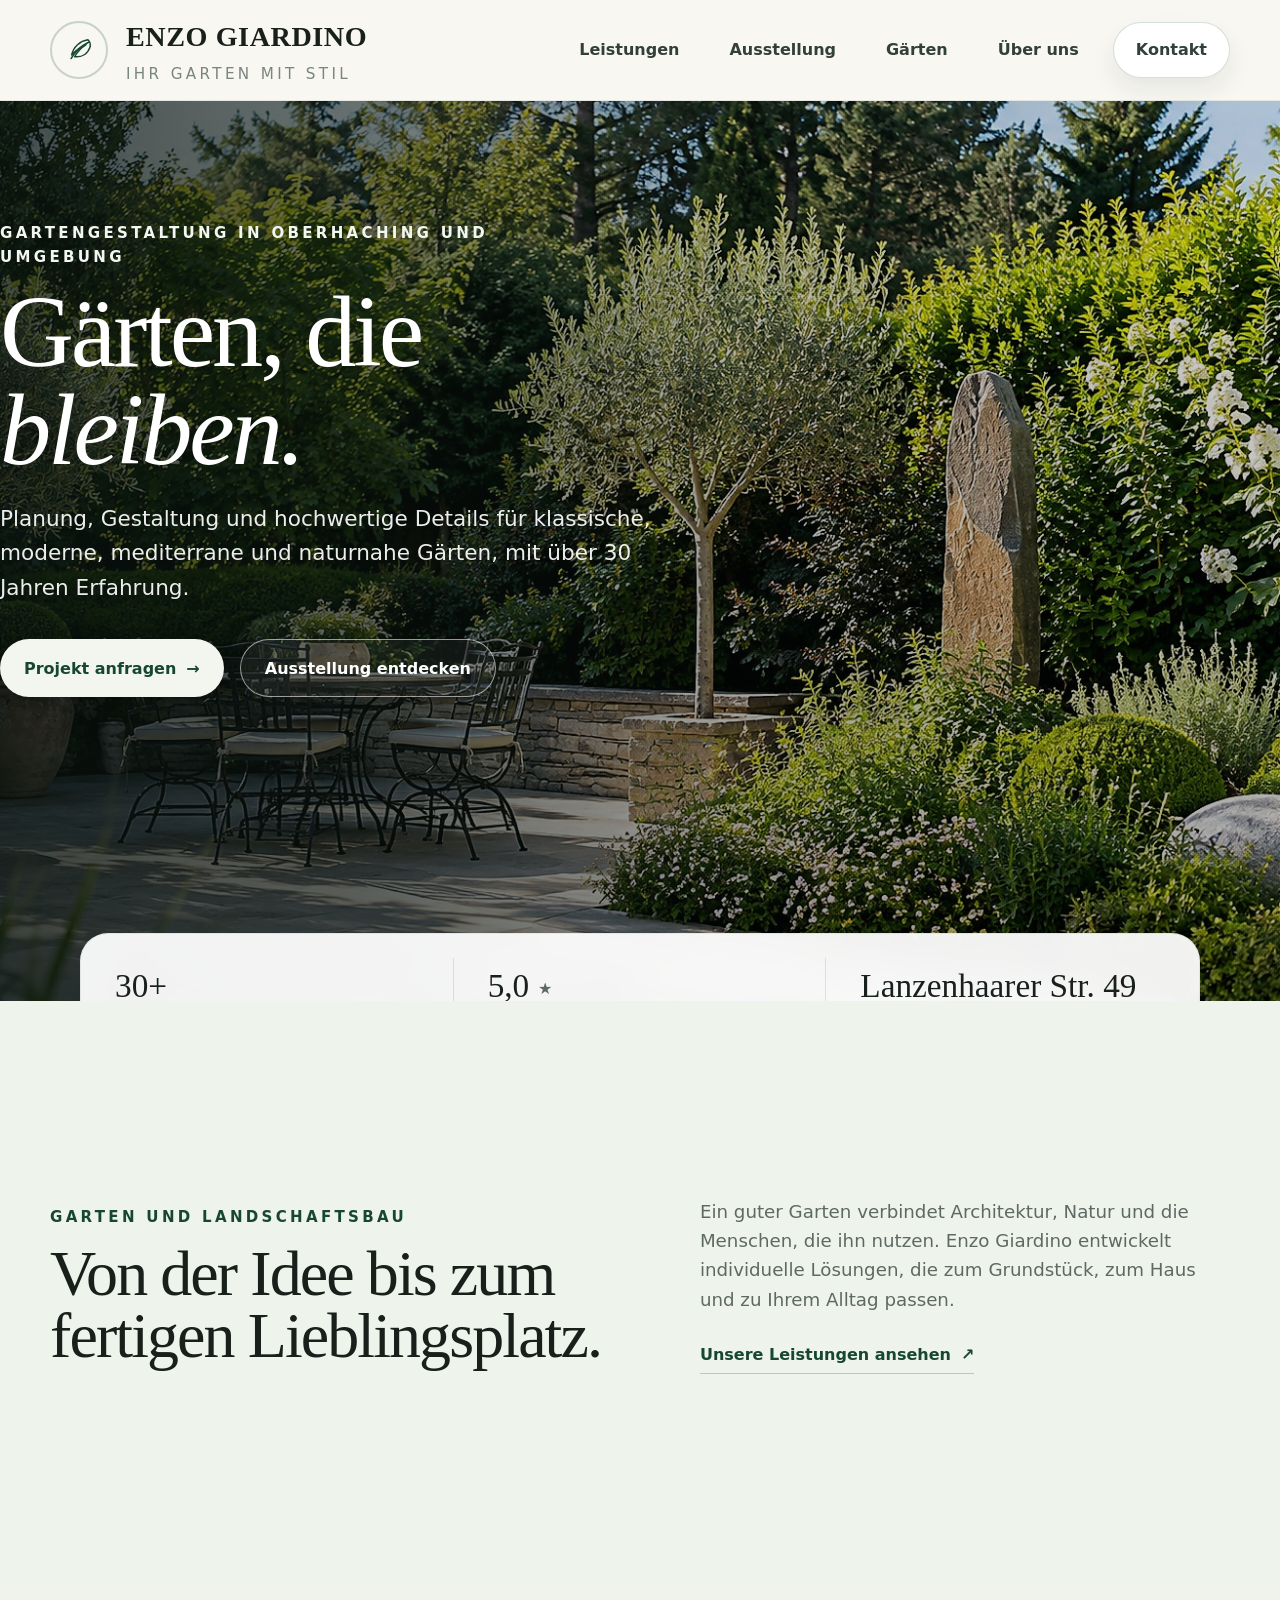
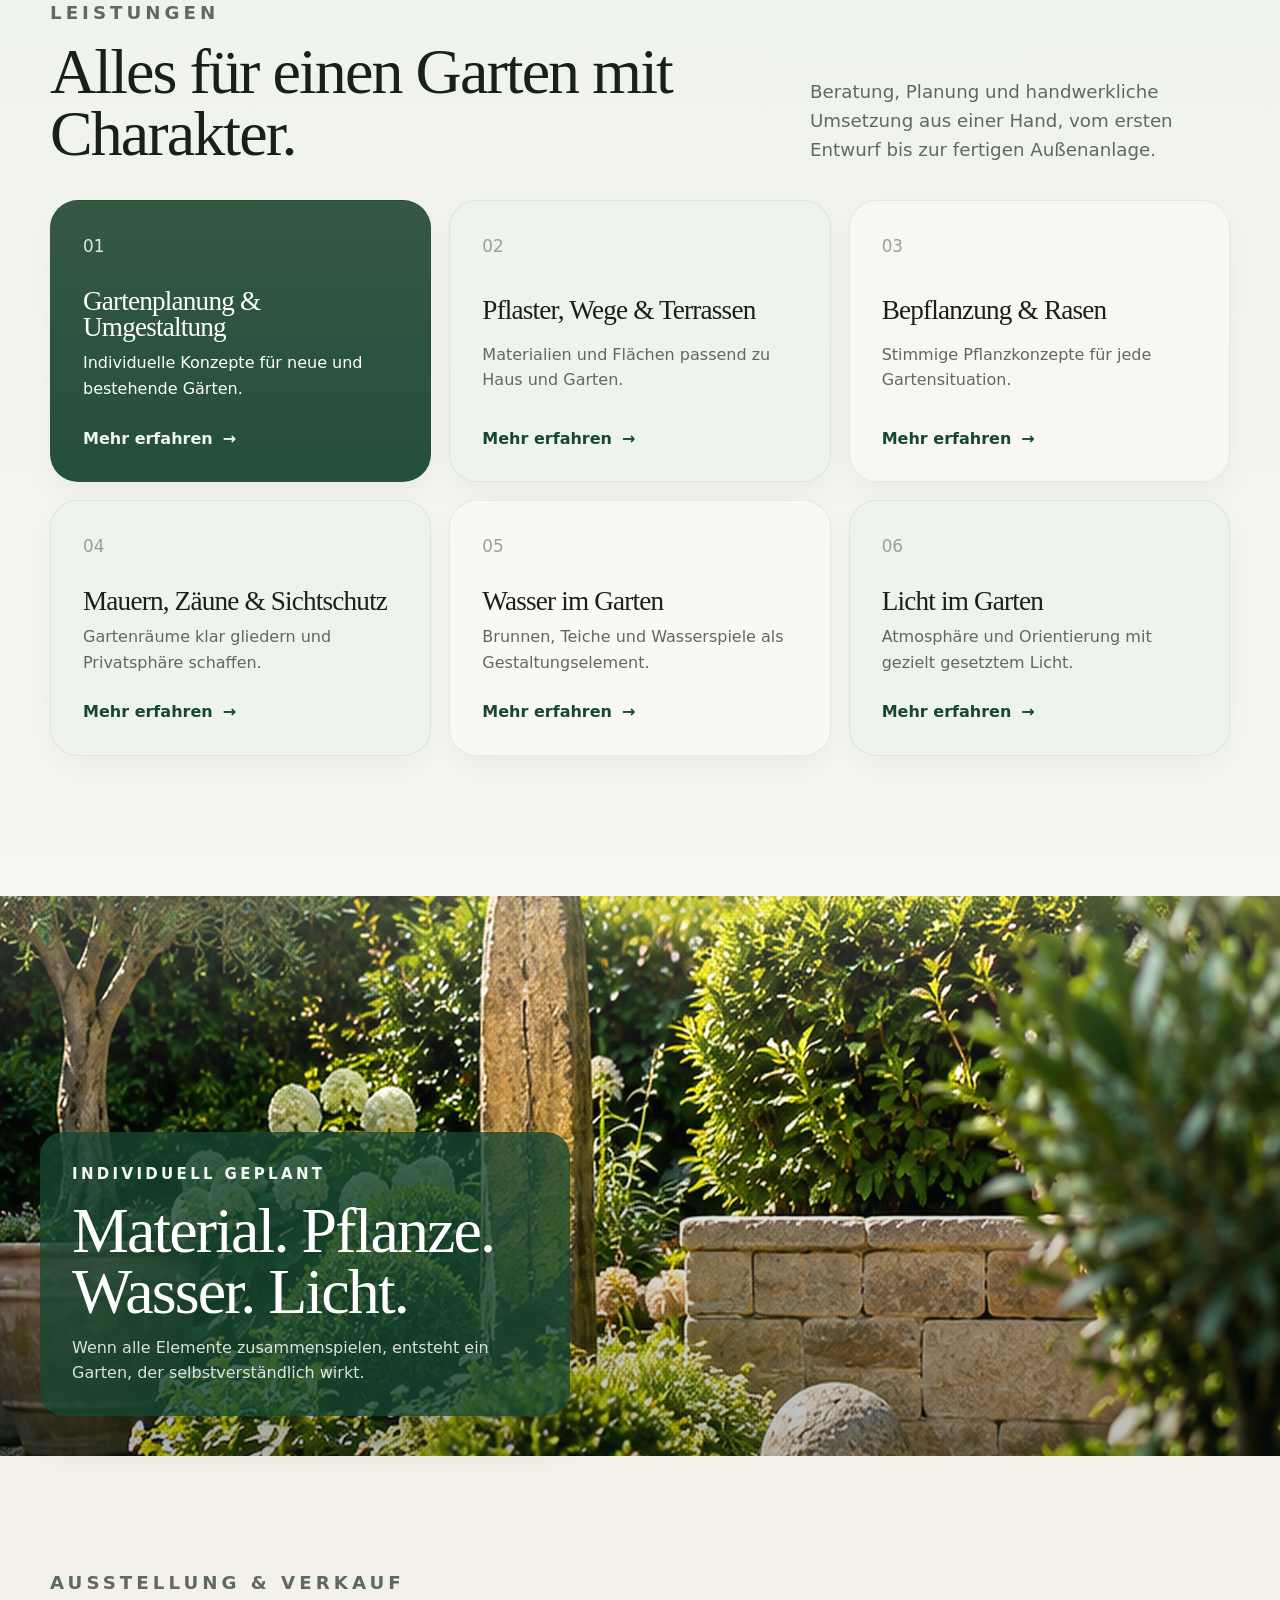
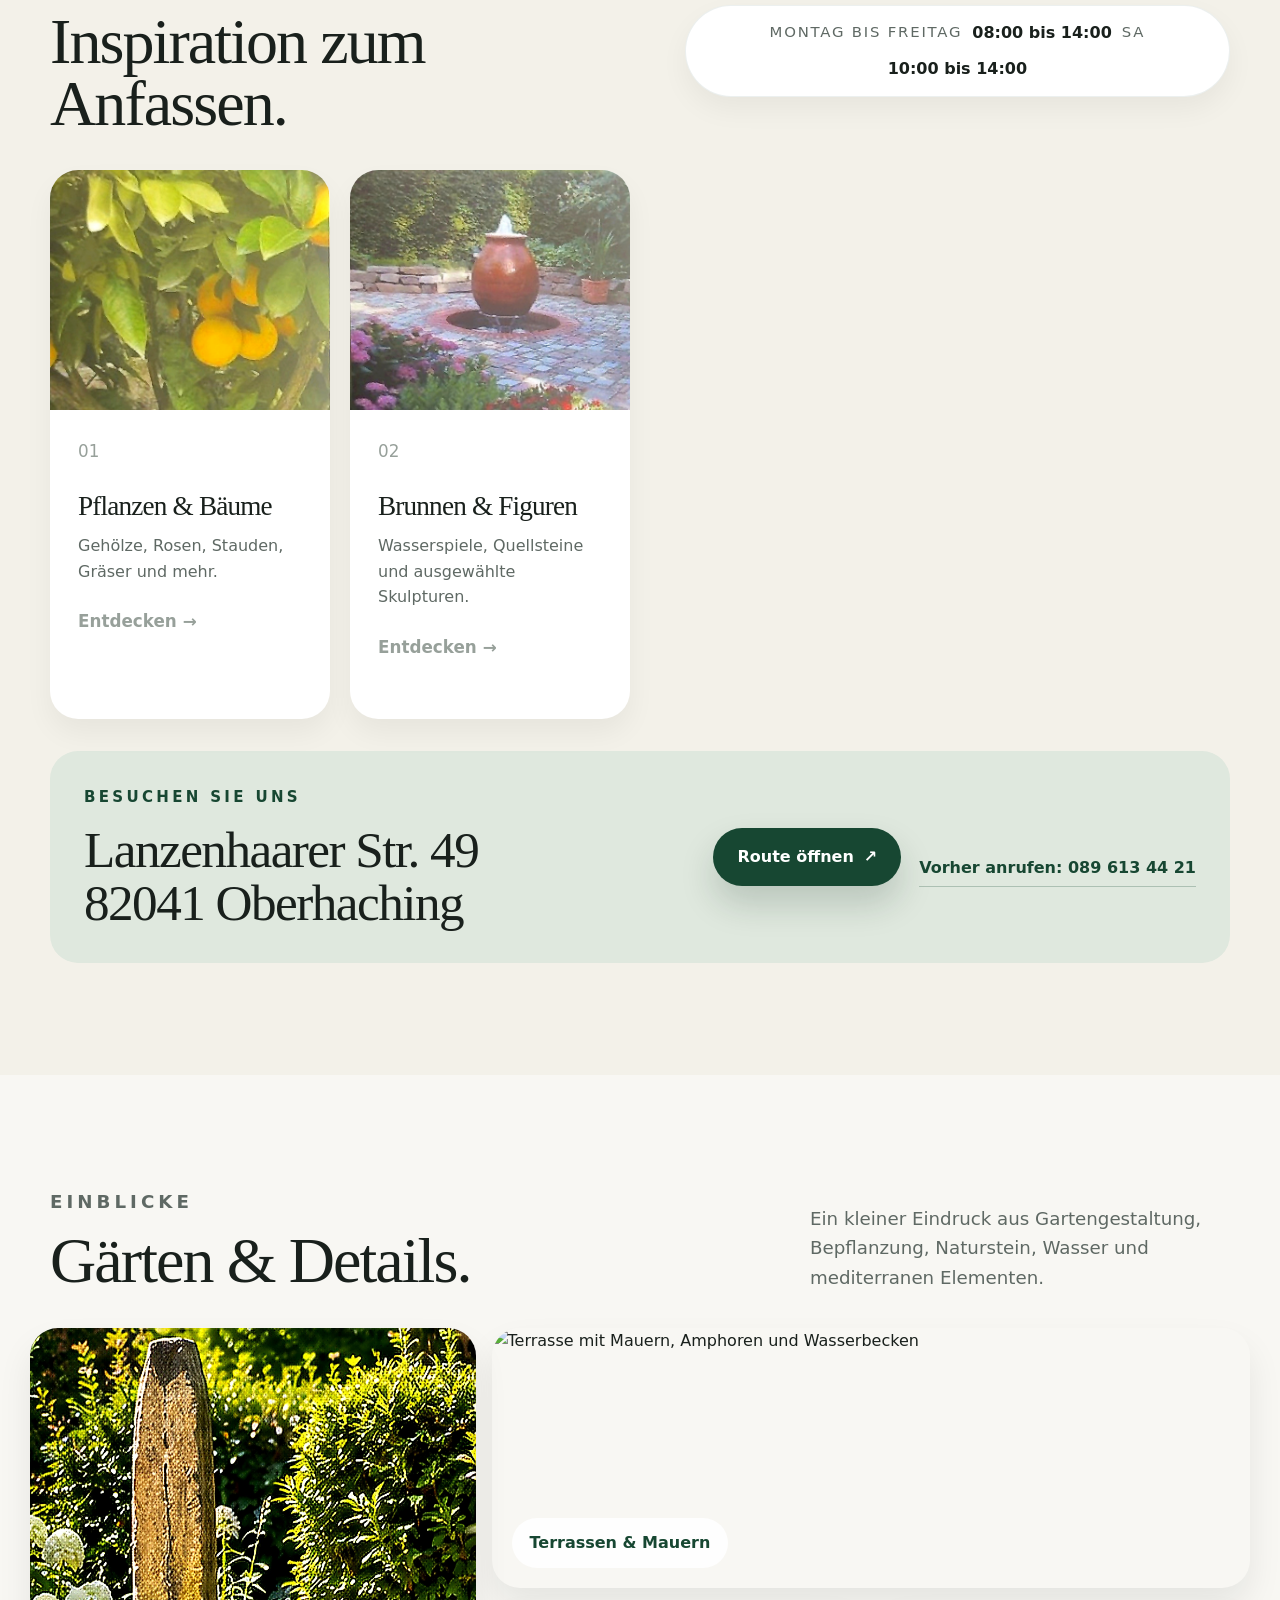
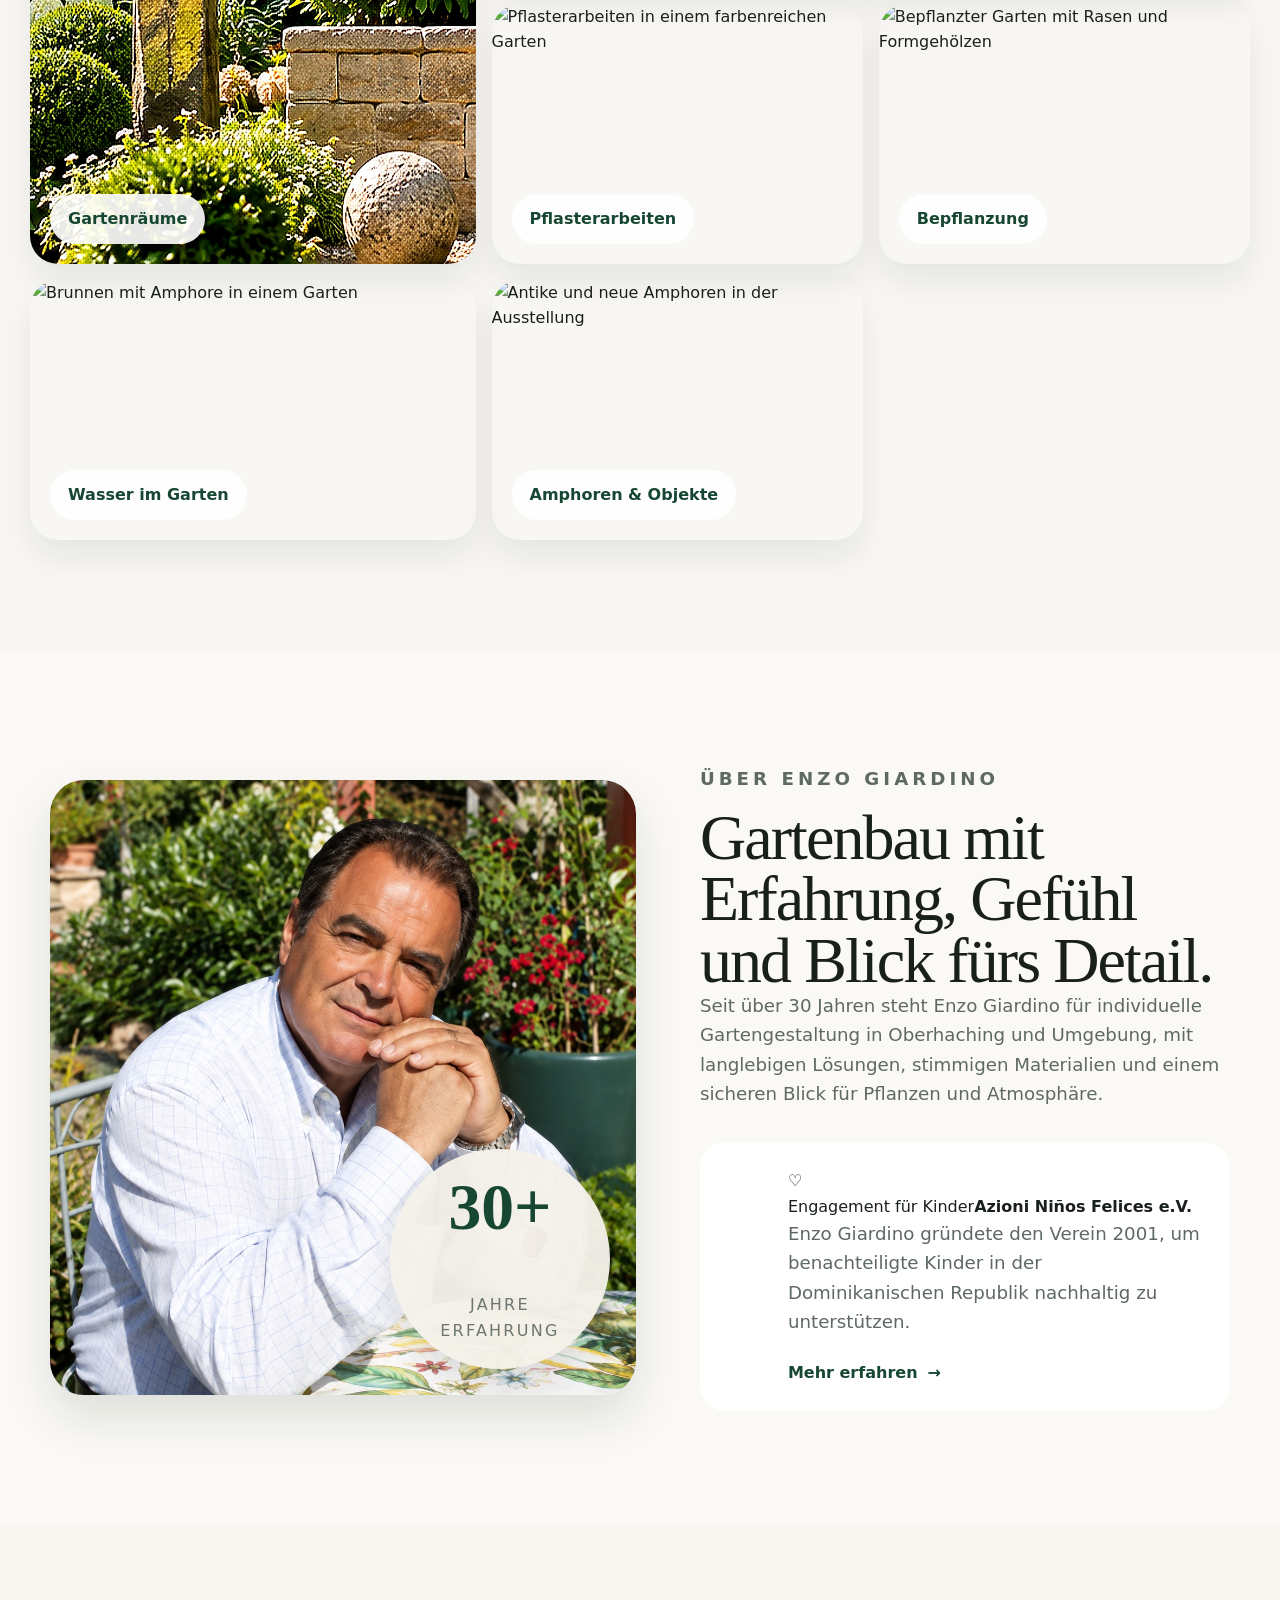
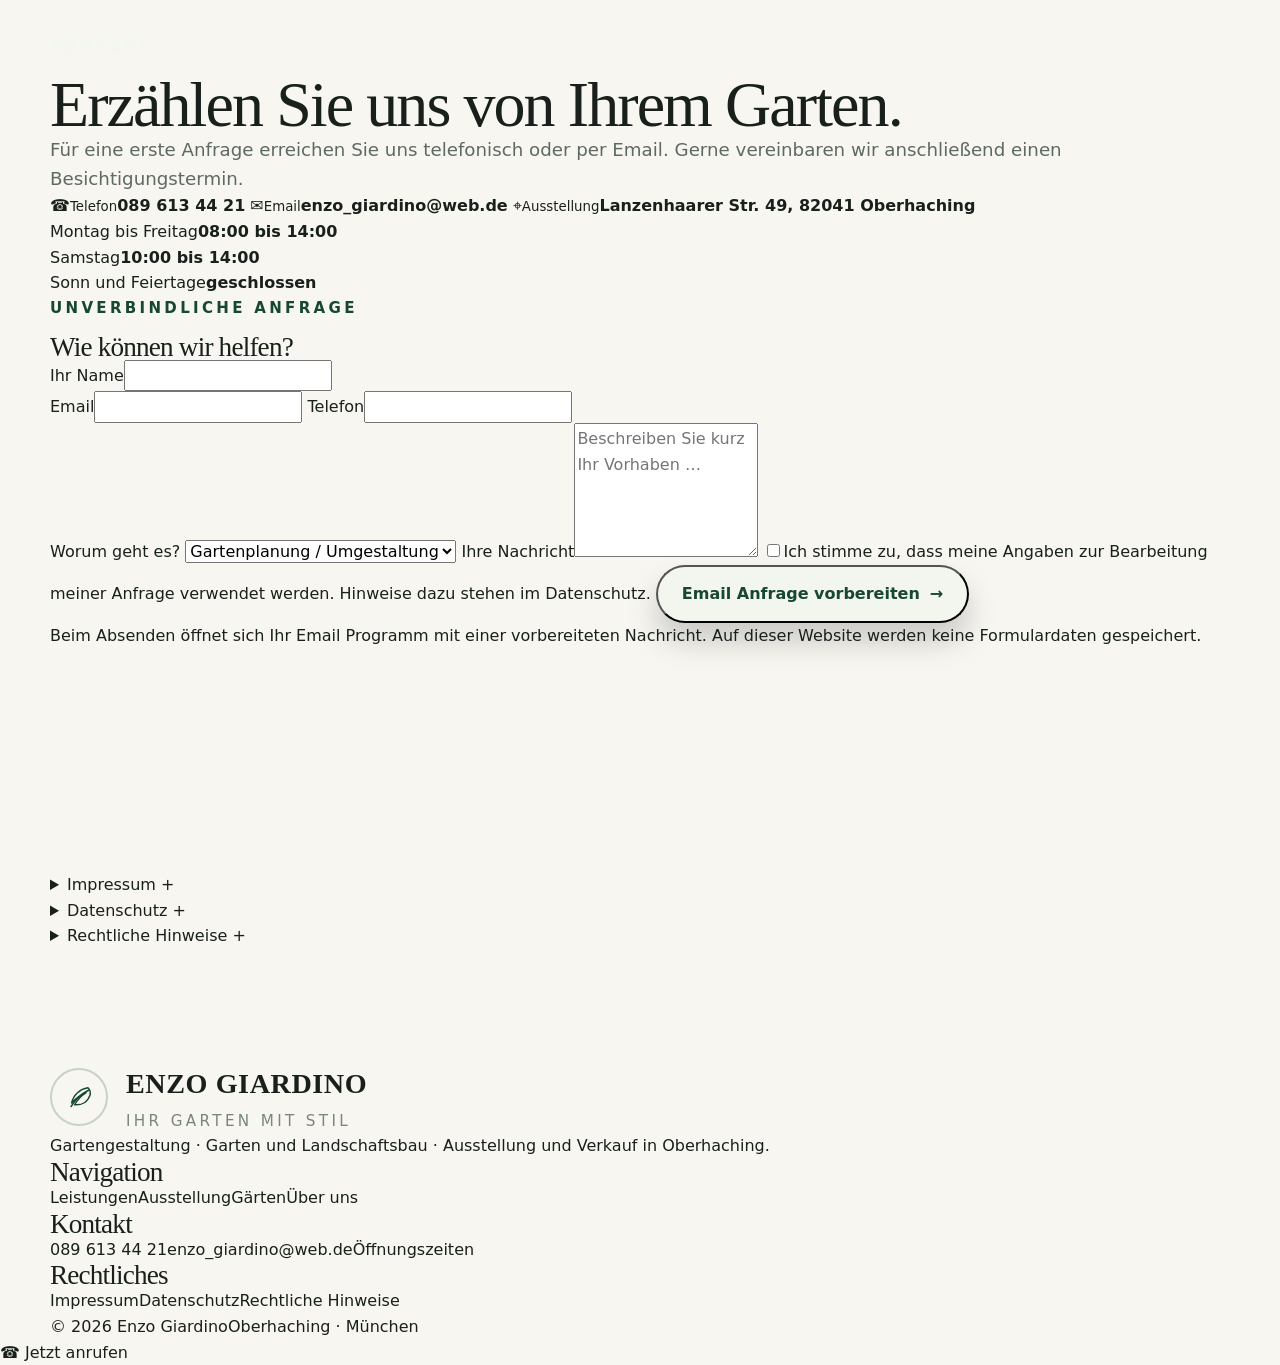
==== commit 513e89f5: "Fix corrupted Enzo Giardino page" ====
--- a/index.html
+++ b/index.html
@@ -8,7 +8,7 @@
 <meta content="index,follow" name="robots"/>
 <title>Enzo Giardino | Gartengestaltung in Oberhaching</title>
 <link href="https://enzogiardino.de/" rel="canonical"/>
-<link href="style.css?v=13" rel="stylesheet"/>
+<link href="style.css?v=12" rel="stylesheet"/>
 </head>
 <body>
 <a class="skip-link" href="#main">Zum Inhalt springen</a>
@@ -152,20 +152,181 @@
 <div class="wrap">
 <div class="section-head exhibition-head">
 <div>
-<p class="eyebrow">A��="25��ѥ�չ��ѕɵ������(�؁�����􉍽�х�е���Ј�(񄁡ɕ��ѕ������������Ĉ��������ɥ�����������Ք�������􉍽�х�е�������b8�������������͵����Q�������͵�������ɽ��������̀�Ѐ�����ɽ�����������(񄁡ɕ�􉵅��Ѽ镹�}���ɑ���ݕ�������������ɥ�����������Ք�������􉍽�х�е�������r$�������������͵���������͵�������ɽ������}���ɑ���ݕ�������ɽ�����������(񄁡ɕ������輽��ܹ��������������͕̽�ɍ�������ę�����Օ���1��镹���ɕȭM�ȸ�������ĭ=��ɡ��������ɕ�􉹽�����Ȉ�хɝ���}��������������ɥ�����������Ք�������􉍽�х�е�������2X�������������͵�������ѕ��չ��͵�������ɽ���1��镹���ɕȁM�ȸ��䰀����ā=��ɡ���������ɽ�����������(𽑥��(�؁�����������������̈�(���������5��х����́ɕ�х����������ɽ�����������̀��������ɽ���𽑥��(���������M���х����������ɽ�����������̀��������ɽ���𽑥��(���������M����չ������х�����������ɽ�����͍����͕����ɽ���𽑥��(𽑥��(𽑥��(�ɴ������􉍽�х�е��ɴ����􉍽�х�е��ɴ��(�؁�����􉙽ɴ����������������啉ɽ܈�U�ٕɉ�����������Ʌ��������]����ٹ����ݥȁ����������𽑥��(񱅉���%�ȁ9������Ё��ѽ������є􉹅��������􉹅����ɕ�եɕ�􈈁�����ѕ�Ј��𽱅����(�؁�����􉙽ɴ�ɽ܈�(񱅉����������Ё��ѽ������є􉕵���������􉕵�����ɕ�եɕ�􈈁����􉕵������𽱅����(񱅉���Q���������Ё��ѽ������є�ѕ��������������������ѕ����𽱅����(𽑥��(񱅉���]��մ����Ё���(���������������͕���Ё�����ѽ�����(��ѥ���-��ѕ�����չ����U����х��չ���ѥ���(��ѥ���A����ѕȀ��Q��Ʌ�͔���5�Օ���ѥ���(��ѥ���	�������չ����I�͕���ѥ���(��ѥ���i�ո���M����͍������ѥ���(��ѥ���]��͕Ȁ��	�չ�����ѥ���(��ѥ������ѕ��չ����Y�ɭ�՘��ѥ���(��ѥ���M���ѥ�����ѥ���(�͕�����(𽱅����(񱅉���%�ɔ�9���ɥ����ѕ�хɕ������􉵕�ͅ����������������	�͍�ɕ�����M�������%�ȁY�ɡ���������ɕ�եɕ�􈈁ɽ���Ԉ��ѕ�хɕ��𽱅����(񱅉��������􉍡��������Ёɕ�եɕ�􈈁����􉍡���������������%����ѥ�����԰����́���������������ȁ	��ɉ���չ�������ȁ��Ʌ���ٕ�ݕ���Ёݕɑ����!��ݕ�͔����ԁ�ѕ��������ѕ�͍����������𽱅����(���ѽ��������Ѹ��Ѹ��ɥ���䁙�ɴ��Չ��Ј�������Չ��Ј��������Ʌ���ٽɉ�ɕ�ѕ���������ɥ�����������Ք���H���������ѽ��(��������􉙽ɴ���є��	�����͕�����ٙ���Ёͥ���%�ȁ�����Aɽ�Ʌ�����Ё����ȁٽɉ�ɕ�ѕѕ��9���ɥ��и�՘����͕ȁ]��ͥє�ݕɑ����������ɵձ�ɑ�ѕ������������и���(𽙽ɴ�(𽑥��(𽑥��(�͕�ѥ���(�͕�ѥ����ɥ��������I���ѱ�����%���ɵ�ѥ�����������􉱕����͕�ѥ����(�؁�������Ʌ���������Ʌ���(�х��́��􉥵�ɕ��մ��(��յ�����%��ɕ��մ����������������յ�����(�؁�����􉱕�������ѕ�Ј�(���%��ɕ��մ���(������ɽ���	��ɕ���ȁ���͕ȁ]��ͥє���ɽ����ȼ��鼁-��ɑ����ȼ�Mѕ��������ȸ�Ʉ�ȼ�����ā��͕���������(������ɽ���-��х�����ɽ����ȼ�Q������������̀�Ѐ���ȼ���������̀�؀���ȼ������񄁡ɕ�􉵅��Ѽ镹�}���ɑ���ݕ���������}���ɑ���ݕ�������ȼ�]��聕�齝��ɑ���������(������ɽ���U�ͅ���ѕՕȁ%���ɽ����ȼ��������������(𽑥��(𽑕х����(�х��́��􉑅ѕ�͍�����(��յ������ѕ�͍�������������������յ�����(�؁�����􉱕�������ѕ�Ј�(����ѕ�͍����ɭ���չ����(������ɽ���Y�Ʌ��ݽ�ѱ���������ɽ�����鼁-��ɑ�����Mѕ��������ȸ�Ʉ������ā��͕��������-��х��聕��}���ɑ���ݕ��������(���!��ѥ���չ��M��ٕ��ɽѽ��������(���	����ՙ�՘���ȁ]��ͥє��������ȁ!��ѥ�������ѕȁѕ����͍���ə�ɑ�ɱ�����Y�ɉ���չ�͑�ѕ��ٕɅɉ��ѕ����մ�	��������%@��ɕ�͔��i����չ�Ё��́i՝ɥ��̰�������ɑ��є��ѕ���	ɽ�͕ȁչ��M��ѕ�����ɵ�ѥ��������́����Ё����ͥ���ɕ��չ���х������	��ɥ�����ȁ]��ͥє����(���-��х�хՙ��������(����́��Ʌ����ɵձ�ȁ��������Ё�������ѕ���՘����͕ȁ]��ͥє��́���ѕ��Ё�����������������������%�ɕ�������Aɽ�Ʌ����]����M���չ́��ȁ��������ȁQ����������х�ѥ�ɕ���ٕɅɉ��ѕ��ݥȁ%�ɔ����������ȁ	��ɉ���չ��%�ɕȁ��Ʌ���չ���ٝ�����ȁ�͍����͙Ʌ�������(����ѕɹ��%����є�չ��1�������(���	����ՙ�՘�ٕɱ���ѕȁ��ѕɹ�ȁ����є����݄�����ȁ-��ѕ���ͥ��Ё���ȁ����ȁA��ѹ��͕�є�����ѕ�������ѕ�͍���鉕�ѥ��չ������́��ݕ�����������ѕ�̸��ѕɹ��M��ѕ��ݕɑ������Ё��ɍ��%�ɔ���ѥٔ���݅�����ٙ���и���(���%�ɔ�I���є���(���M������������I��������ȁ��͕�鱥�����Y�Ʌ��͕��չ������͉�ͽ���ɔ�I���є��՘��ͭչ�а�	�ɥ��ѥ�չ���3�͍�չ�����͍�����չ����ȁY�Ʌɉ���չ���]�������Ս��չ���ѕ����Ʌ���ɭ��и��}�ɑ������ѕ�Ё����	�͍�ݕɑ�ɕ��Ё��������ȁ�ѕ�͍����ՙͥ���͉���ɑ�����(�����͔�]��ͥє�͕��Ё�����ȁٽɱ���������Y��ͥ�������������͔��5�ɭ�ѥ������ȁQɅ������-�����́�������(𽑥��(𽑕х����(�х��́���ɕ��ѱ����̈�(��յ�����I���ѱ�����!��ݕ�͔����������������յ�����(�؁�����􉱕�������ѕ�Ј�(���I���ѱ�����!��ݕ�͔���(������%����є����͕ȁ]��ͥє���ɑ�����ЁM�ɝ���Ё���ѕ��и��ȁY�������������а���Յ����Ёչ������%����є���ѕɹ�Ȱ�ٕɱ���ѕȁ]��ͥѕ́�����������-����ȃ�ɹ������ݕɑ�����ȁ�ɕ����%����є�ͥ�����ɕ����ݕ������	��ɕ���ȁٕɅ��ݽ�ѱ�������(���Q��є��	����ȁչ��-��х��չ�������͕ȁ]��ͥє���ə����ͽݕ�Ёɕ��ѱ������͍����а���ȁ��Ёi��ѥ��չ����́��ݕ�������I���ѕ�������ٕ́�ݕ���Ёݕɑ������(𽑥��(𽑕х����(𽑥��(�͕�ѥ���(𽵅���(񙽽ѕȁ������ͥє����ѕȈ�(�؁�������Ʌ�����ѕȵ�ɥ���(���(񄁍�����Ʌ������ѕȵ�Ʌ�����ɕ���х�Ј��������ɥ�����������Ք��������Ʌ�����ɬ����ٜ�٥�݉�����������������Ѡ���4����-�Ԁ����Ѐ���Ā�ܴ͌���д�̀�д�ܴ��Դ�Ѐ�Ĵ������ĀĀ�ĴЀ�Դ�ԀȴԀĴ�̴��h�����Ѡ����Ѡ���4�����ܴ�Ȁ�Դ������܈����Ѡ���ٜ�������������������Ʌ�����������ɽ���9i<�-%I%9<���ɽ����͵����%�ȁ-��ѕ����ЁMѥ��͵������������(���-��ѕ����х��չ��
-܁-��ѕ��չ��1���͍����͉�ԃ
-܁���ѕ��չ��չ��Y�ɭ�՘����=��ɡ����������(𽑥��(������9�٥��ѥ�����񄁡ɕ�􈍱����չ�����1����չ�����񄁡ɕ�􈍅���ѕ��չ������ѕ��չ���񄁡ɕ��ɕ��ɕ�镸����ѕ���񄁡ɕ��Օ��ȵչ̈�q��ȁչ���𽑥��(������-��х�����񄁡ɕ��ѕ������������Ĉ������̀�Ѐ����񄁡ɕ�􉵅��Ѽ镹�}���ɑ���ݕ���������}���ɑ���ݕ������񄁡ɕ�􈍭��х�Ј�Y���չ��镥ѕ���𽑥��(������I���ѱ��������񄁑�ф��������х���􉥵�ɕ��մ���ɕ�􈍥��ɕ��մ��%��ɕ��մ��񄁑�ф��������х���􉑅ѕ�͍���舁�ɕ�􈍑�ѕ�͍������ѕ�͍������񄁑�ф��������х����ɕ��ѱ����̈��ɕ��ɕ��ѱ����̈�I���ѱ�����!��ݕ�͔��𽑥��(𽑥��(�؁�������Ʌ�����ѕȵ���ѽ���������
-�����������啅Ȉ���������鼁-��ɑ���������������=��ɡ�������
-܁7񹍡��������𽑥��(𽙽�ѕ��(�؁�ɥ�����������Ք�������􉑕х����������������􈈁��􉑕х����������(�؁�����􉑕х��������ɽ�����ф����������͔��𽑥��(�͕�ѥ����ɥ����͍ɥ�����􉑕х���ѕ�Ј��ɥ������������􉑕х���ѥѱ����ɥ����������Ք�������􉑕х����������ɽ��􉑥������(���ѽ���ɥ���������х����ͥ��Ё͍����}���������􉑕х������͔����ф����������͔􈈁�������ѽ����������ɥ�����������Ք��\���������ѽ��(�؁�����􉑕х����������Ʌ�����􉑕х����������Ʌ���񥵜����􈈁��􉑕х�����������𽑥��(�؁�����􉑕х��������(���������啉ɽ܈���􉑕х��������Ȉ����(�ȁ��􉑕х���ѥѱ������(�����􉑕х���ѕ�Ј����(�հ������􉑕х������Ј���􉑕х������Ј��հ�(��������􉑕х�����є����􉑕х�����є�����(�؁�����􉑕х�����ѥ��̈�(񄁍�����Ѹ��Ѹ��ɥ���䈁�ɕ�􈍭��х�Ј���􉑕х����ɥ�����Aɽ���Ё���Ʌ�����������ɥ�����������Ք���H��������(񄁍�����Ѹ���х���͕������䈁�ɕ��ѕ������������Ĉ���􉑕х���͕��������)���Ё���ՙ����(𽑥��(𽑥��(�͕�ѥ���(𽑥��(񄁅ɥ��������)���Ё���ՙ���������􉵽������������ɕ��ѕ������������Ĉ��������ɥ�����������Ք���b8�������)���Ё���ՙ����(�͍ɥ�Ё�Ɍ�͍ɥ�й������̈��͍ɥ���(𽉽���(�ѵ��+<p class="eyebrow">Ausstellung &amp; Verkauf</p>
+<h2>Inspiration zum Anfassen.</h2>
+</div>
+<div class="hours-pill"><span>Montag bis Freitag</span><strong>08:00 bis 14:00</strong><span>Sa</span><strong>10:00 bis 14:00</strong></div>
+</div>
+<div aria-label="Sortiment der Ausstellung" class="collection-grid">
+<article class="collection-card c1">
+<button aria-label="Pflanzen und Bäume entdecken" class="card-hit" data-detail="collection-plants" type="button"></button>
+<div aria-hidden="true" class="collection-image"></div>
+<div class="collection-copy"><span>01</span><h3>Pflanzen &amp; Bäume</h3><p>Gehölze, Rosen, Stauden, Gräser und mehr.</p><span class="card-action">Entdecken <span aria-hidden="true">→</span></span></div>
+</article>
+<article class="collection-card c2">
+<button aria-label="Brunnen und Figuren entdecken" class="card-hit" data-detail="collection-water" type="button"></button>
+<div aria-hidden="true" class="collection-image"></div>
+<div class="collection-copy"><span>02</span><h3>Brunnen &amp; Figuren</h3><p>Wasserspiele, Quellsteine und ausgewählte Skulpturen.</p><span class="card-action">Entdecken <span aria-hidden="true">→</span></span></div>
+</article>
+
+
+</div>
+<div class="visit-card">
+<div><p class="eyebrow">Besuchen Sie uns</p><h3>Lanzenhaarer Str. 49<br/>82041 Oberhaching</h3></div>
+<div class="visit-actions">
+<a class="btn btn-dark" href="https://www.google.com/maps/search/?api=1&amp;query=Lanzenhaarer+Str.+49+82041+Oberhaching" rel="noopener" target="_blank">Route öffnen <span aria-hidden="true">↗</span></a>
+<a class="text-link" href="tel:+49896134421">Vorher anrufen: 089 613 44 21</a>
+</div>
+</div>
+</div>
+</section>
+<section class="section gallery-section" id="referenzen">
+<div class="wrap">
+<div class="section-head">
+<div><p class="eyebrow">Einblicke</p><h2>Gärten &amp; Details.</h2></div>
+<p>Ein kleiner Eindruck aus Gartengestaltung, Bepflanzung, Naturstein, Wasser und mediterranen Elementen.</p>
+</div>
+</div>
+<div aria-label="Galerie" class="gallery">
+<figure class="g1"><button aria-label="Mehr über Gartenräume erfahren" class="gallery-hit" data-detail="gallery-gardenrooms" type="button"></button><img alt="Hochwertig gestalteter Gartenraum mit Naturstein, Gehölzen und Stauden" loading="lazy" src="gartenraeume-10.jpg"/><figcaption>Gartenräume</figcaption></figure>
+<figure class="g2"><button aria-label="Mehr über Terrassen und Mauern erfahren" class="gallery-hit" data-detail="gallery-terrace" type="button"></button><img alt="Terrasse mit Mauern, Amphoren und Wasserbecken" loading="lazy" src="https://enzogiardino.de/wp-content/uploads/2023/01/P1030650.jpg"/><figcaption>Terrassen &amp; Mauern</figcaption></figure>
+<figure class="g3"><button aria-label="Mehr über Pflasterarbeiten erfahren" class="gallery-hit" data-detail="gallery-paving" type="button"></button><img alt="Pflasterarbeiten in einem farbenreichen Garten" loading="lazy" src="https://enzogiardino.de/wp-content/uploads/2023/01/enzo_giardino_-_steine_-_pflasterarbeiten_13.jpg"/><figcaption>Pflasterarbeiten</figcaption></figure>
+<figure class="g4"><button aria-label="Mehr über Bepflanzung erfahren" class="gallery-hit" data-detail="gallery-planting" type="button"></button><img alt="Bepflanzter Garten mit Rasen und Formgehölzen" loading="lazy" src="https://enzogiardino.de/wp-content/uploads/2023/01/enzo_giardino_-_garten_-_bepflanzung_4.jpg"/><figcaption>Bepflanzung</figcaption></figure>
+<figure class="g5"><button aria-label="Mehr über Wasser im Garten erfahren" class="gallery-hit" data-detail="gallery-water" type="button"></button><img alt="Brunnen mit Amphore in einem Garten" loading="lazy" src="https://enzogiardino.de/wp-content/uploads/2023/01/enzo_giardino_-_wasser_im_garten_-_brunnen_und_quellsteine_1.jpg"/><figcaption>Wasser im Garten</figcaption></figure>
+<figure class="g6"><button aria-label="Mehr über Amphoren und Objekte erfahren" class="gallery-hit" data-detail="gallery-objects" type="button"></button><img alt="Antike und neue Amphoren in der Ausstellung" loading="lazy" src="https://enzogiardino.de/wp-content/uploads/2023/01/enzo_giardino_-_ausstellung_-_verkauf_-_neue_und_antike_amphoren_7.jpg"/><figcaption>Amphoren &amp; Objekte</figcaption></figure>
+</div>
+</section>
+<section class="section about" id="ueber-uns">
+<div class="wrap about-grid">
+<div class="about-image-wrap">
+<img alt="Enzo Giardino" loading="lazy" src="enzo-portrait.jpg"/>
+<div class="experience-badge"><strong>30+</strong><span>Jahre<br/>Erfahrung</span></div>
+</div>
+<div class="about-copy">
+<p class="eyebrow">Über Enzo Giardino</p>
+<h2>Gartenbau mit Erfahrung, Gefühl und Blick fürs Detail.</h2>
+<p>Seit über 30 Jahren steht Enzo Giardino für individuelle Gartengestaltung in Oberhaching und Umgebung, mit langlebigen Lösungen, stimmigen Materialien und einem sicheren Blick für Pflanzen und Atmosphäre.</p>
+<div class="engagement-card">
+<button aria-label="Mehr über Enzo Giardinos Engagement für Azioni Niños Felices erfahren" class="card-hit" data-detail="verein" type="button"></button>
+<span aria-hidden="true" class="engagement-icon">♡</span>
+<div><span class="engagement-kicker">Engagement für Kinder</span><strong>Azioni Niños Felices e.V.</strong><p>Enzo Giardino gründete den Verein 2001, um benachteiligte Kinder in der Dominikanischen Republik nachhaltig zu unterstützen.</p><span class="card-action">Mehr erfahren <span aria-hidden="true">→</span></span></div>
+</div>
+</div>
+</div>
+</section>
+<section class="section contact" id="kontakt">
+<div class="wrap">
+<div class="contact-shell">
+<div class="contact-info">
+<p class="eyebrow light">Kontakt</p>
+<h2>Erzählen Sie uns von Ihrem Garten.</h2>
+<p class="contact-lead">Für eine erste Anfrage erreichen Sie uns telefonisch oder per Email. Gerne vereinbaren wir anschließend einen Besichtigungstermin.</p>
+<div class="contact-list">
+<a href="tel:+49896134421"><span aria-hidden="true" class="contact-icon">☎</span><span><small>Telefon</small><strong>089 613 44 21</strong></span></a>
+<a href="mailto:enzo_giardino@web.de"><span aria-hidden="true" class="contact-icon">✉</span><span><small>Email</small><strong>enzo_giardino@web.de</strong></span></a>
+<a href="https://www.google.com/maps/search/?api=1&amp;query=Lanzenhaarer+Str.+49+82041+Oberhaching" rel="noopener" target="_blank"><span aria-hidden="true" class="contact-icon">⌖</span><span><small>Ausstellung</small><strong>Lanzenhaarer Str. 49, 82041 Oberhaching</strong></span></a>
+</div>
+<div class="opening-hours">
+<div><span>Montag bis Freitag</span><strong>08:00 bis 14:00</strong></div>
+<div><span>Samstag</span><strong>10:00 bis 14:00</strong></div>
+<div><span>Sonn und Feiertage</span><strong>geschlossen</strong></div>
+</div>
+</div>
+<form class="contact-form" id="contact-form">
+<div class="form-head"><p class="eyebrow">Unverbindliche Anfrage</p><h3>Wie können wir helfen?</h3></div>
+<label>Ihr Name<input autocomplete="name" name="name" required="" type="text"/></label>
+<div class="form-row">
+<label>Email<input autocomplete="email" name="email" required="" type="email"/></label>
+<label>Telefon<input autocomplete="tel" name="phone" type="tel"/></label>
+</div>
+<label>Worum geht es?
+              <select name="topic">
+<option>Gartenplanung / Umgestaltung</option>
+<option>Pflaster / Terrasse / Mauer</option>
+<option>Bepflanzung / Rasen</option>
+<option>Zaun / Sichtschutz</option>
+<option>Wasser / Brunnen</option>
+<option>Ausstellung / Verkauf</option>
+<option>Sonstiges</option>
+</select>
+</label>
+<label>Ihre Nachricht<textarea name="message" placeholder="Beschreiben Sie kurz Ihr Vorhaben …" required="" rows="5"></textarea></label>
+<label class="check"><input required="" type="checkbox"/><span>Ich stimme zu, dass meine Angaben zur Bearbeitung meiner Anfrage verwendet werden. Hinweise dazu stehen im Datenschutz.</span></label>
+<button class="btn btn-primary form-submit" type="submit">Email Anfrage vorbereiten <span aria-hidden="true">→</span></button>
+<p class="form-note">Beim Absenden öffnet sich Ihr Email Programm mit einer vorbereiteten Nachricht. Auf dieser Website werden keine Formulardaten gespeichert.</p>
+</form>
+</div>
+</div>
+</section>
+<section aria-label="Rechtliche Informationen" class="legal section">
+<div class="wrap legal-wrap">
+<details id="impressum">
+<summary>Impressum <span>+</span></summary>
+<div class="legal-content">
+<h2>Impressum</h2>
+<p><strong>Betreiber dieser Website</strong><br/>Enzo Giardino<br/>Stefanienstr. 2a<br/>82041 Deisenhofen</p>
+<p><strong>Kontakt</strong><br/>Telefon: 089 613 44 21<br/>Fax: 089 613 56 83<br/>Email: <a href="mailto:enzo_giardino@web.de">enzo_giardino@web.de</a><br/>Web: enzogiardino.de</p>
+<p><strong>Umsatzsteuer ID</strong><br/>DE 130334528</p>
+</div>
+</details>
+<details id="datenschutz">
+<summary>Datenschutz <span>+</span></summary>
+<div class="legal-content">
+<h2>Datenschutzerklärung</h2>
+<p><strong>Verantwortlicher:</strong> Enzo Giardino, Stefanienstr. 2a, 82041 Deisenhofen. Kontakt: enzo_giardino@web.de.</p>
+<h3>Hosting und Serverprotokolle</h3>
+<p>Beim Aufruf der Website kann der Hosting Anbieter technisch erforderliche Verbindungsdaten verarbeiten, zum Beispiel IP Adresse, Zeitpunkt des Zugriffs, angeforderte Datei, Browser und Systeminformationen. Dies dient dem sicheren und stabilen Betrieb der Website.</p>
+<h3>Kontaktaufnahme</h3>
+<p>Das Anfrageformular speichert keine Daten auf dieser Website. Es erstellt lediglich eine Email in Ihrem Email Programm. Wenn Sie uns per Email oder Telefon kontaktieren, verarbeiten wir Ihre Angaben zur Bearbeitung Ihrer Anfrage und möglicher Anschlussfragen.</p>
+<h3>Externe Inhalte und Links</h3>
+<p>Beim Aufruf verlinkter externer Dienste, etwa einer Kartenansicht oder einer Partnerseite, gelten die Datenschutzbestimmungen des jeweiligen Anbieters. Externe Seiten werden erst durch Ihre aktive Auswahl geöffnet.</p>
+<h3>Ihre Rechte</h3>
+<p>Sie haben im Rahmen der gesetzlichen Voraussetzungen insbesondere Rechte auf Auskunft, Berichtigung, Löschung, Einschränkung der Verarbeitung, Widerspruch und Datenübertragbarkeit. Außerdem besteht ein Beschwerderecht bei einer Datenschutzaufsichtsbehörde.</p>
+<p>Diese Website setzt in der vorliegenden Version keine Analyse, Marketing oder Tracking Cookies ein.</p>
+</div>
+</details>
+<details id="rechtliches">
+<summary>Rechtliche Hinweise <span>+</span></summary>
+<div class="legal-content">
+<h2>Rechtliche Hinweise</h2>
+<p>Die Inhalte dieser Website wurden mit Sorgfalt erstellt. Für Vollständigkeit, Aktualität und die Inhalte externer, verlinkter Websites kann keine Gewähr übernommen werden. Für fremde Inhalte sind deren jeweilige Betreiber verantwortlich.</p>
+<p>Texte, Bilder und Gestaltungen dieser Website dürfen, soweit rechtlich geschützt, nur mit Zustimmung des jeweiligen Rechteinhabers verwendet werden.</p>
+</div>
+</details>
+</div>
+</section>
+</main>
+<footer class="site-footer">
+<div class="wrap footer-grid">
+<div>
+<a class="brand footer-brand" href="#start"><span aria-hidden="true" class="brand-mark"><svg viewbox="0 0 48 48"><path d="M38 8C25 10 14 19 11 33c7-8 14-13 24-17-8 5-14 11-19 20 11 1 21-4 25-15 2-5 1-9-3-13Z"></path><path d="M10 39c7-12 15-20 29-27"></path></svg></span><span class="brand-copy"><strong>ENZO GIARDINO</strong><small>Ihr Garten mit Stil</small></span></a>
+<p>Gartengestaltung · Garten und Landschaftsbau · Ausstellung und Verkauf in Oberhaching.</p>
+</div>
+<div><h3>Navigation</h3><a href="#leistungen">Leistungen</a><a href="#ausstellung">Ausstellung</a><a href="#referenzen">Gärten</a><a href="#ueber-uns">Über uns</a></div>
+<div><h3>Kontakt</h3><a href="tel:+49896134421">089 613 44 21</a><a href="mailto:enzo_giardino@web.de">enzo_giardino@web.de</a><a href="#kontakt">Öffnungszeiten</a></div>
+<div><h3>Rechtliches</h3><a data-open-details="impressum" href="#impressum">Impressum</a><a data-open-details="datenschutz" href="#datenschutz">Datenschutz</a><a data-open-details="rechtliches" href="#rechtliches">Rechtliche Hinweise</a></div>
+</div>
+<div class="wrap footer-bottom"><span>© <span id="year"></span> Enzo Giardino</span><span>Oberhaching · München</span></div>
+</footer>
+<div aria-hidden="true" class="detail-modal" hidden="" id="detail-modal">
+<div class="detail-backdrop" data-modal-close=""></div>
+<section aria-describedby="detail-text" aria-labelledby="detail-title" aria-modal="true" class="detail-panel" role="dialog">
+<button aria-label="Detailansicht schließen" class="detail-close" data-modal-close="" type="button"><span aria-hidden="true">×</span></button>
+<div class="detail-image-wrap" id="detail-image-wrap"><img alt="" id="detail-image"/></div>
+<div class="detail-body">
+<p class="eyebrow" id="detail-kicker"></p>
+<h2 id="detail-title"></h2>
+<p id="detail-text"></p>
+<ul class="detail-list" id="detail-list"></ul>
+<p class="detail-note" id="detail-note"></p>
+<div class="detail-actions">
+<a class="btn btn-primary" href="#kontakt" id="detail-primary">Projekt anfragen <span aria-hidden="true">→</span></a>
+<a class="btn detail-secondary" href="tel:+49896134421" id="detail-secondary">Jetzt anrufen</a>
+</div>
+</div>
+</section>
+</div>
+<a aria-label="Jetzt anrufen" class="mobile-call" href="tel:+49896134421"><span aria-hidden="true">☎</span> Jetzt anrufen</a>
+<script src="script.js?v=12"></script>
+</body>
+</html>
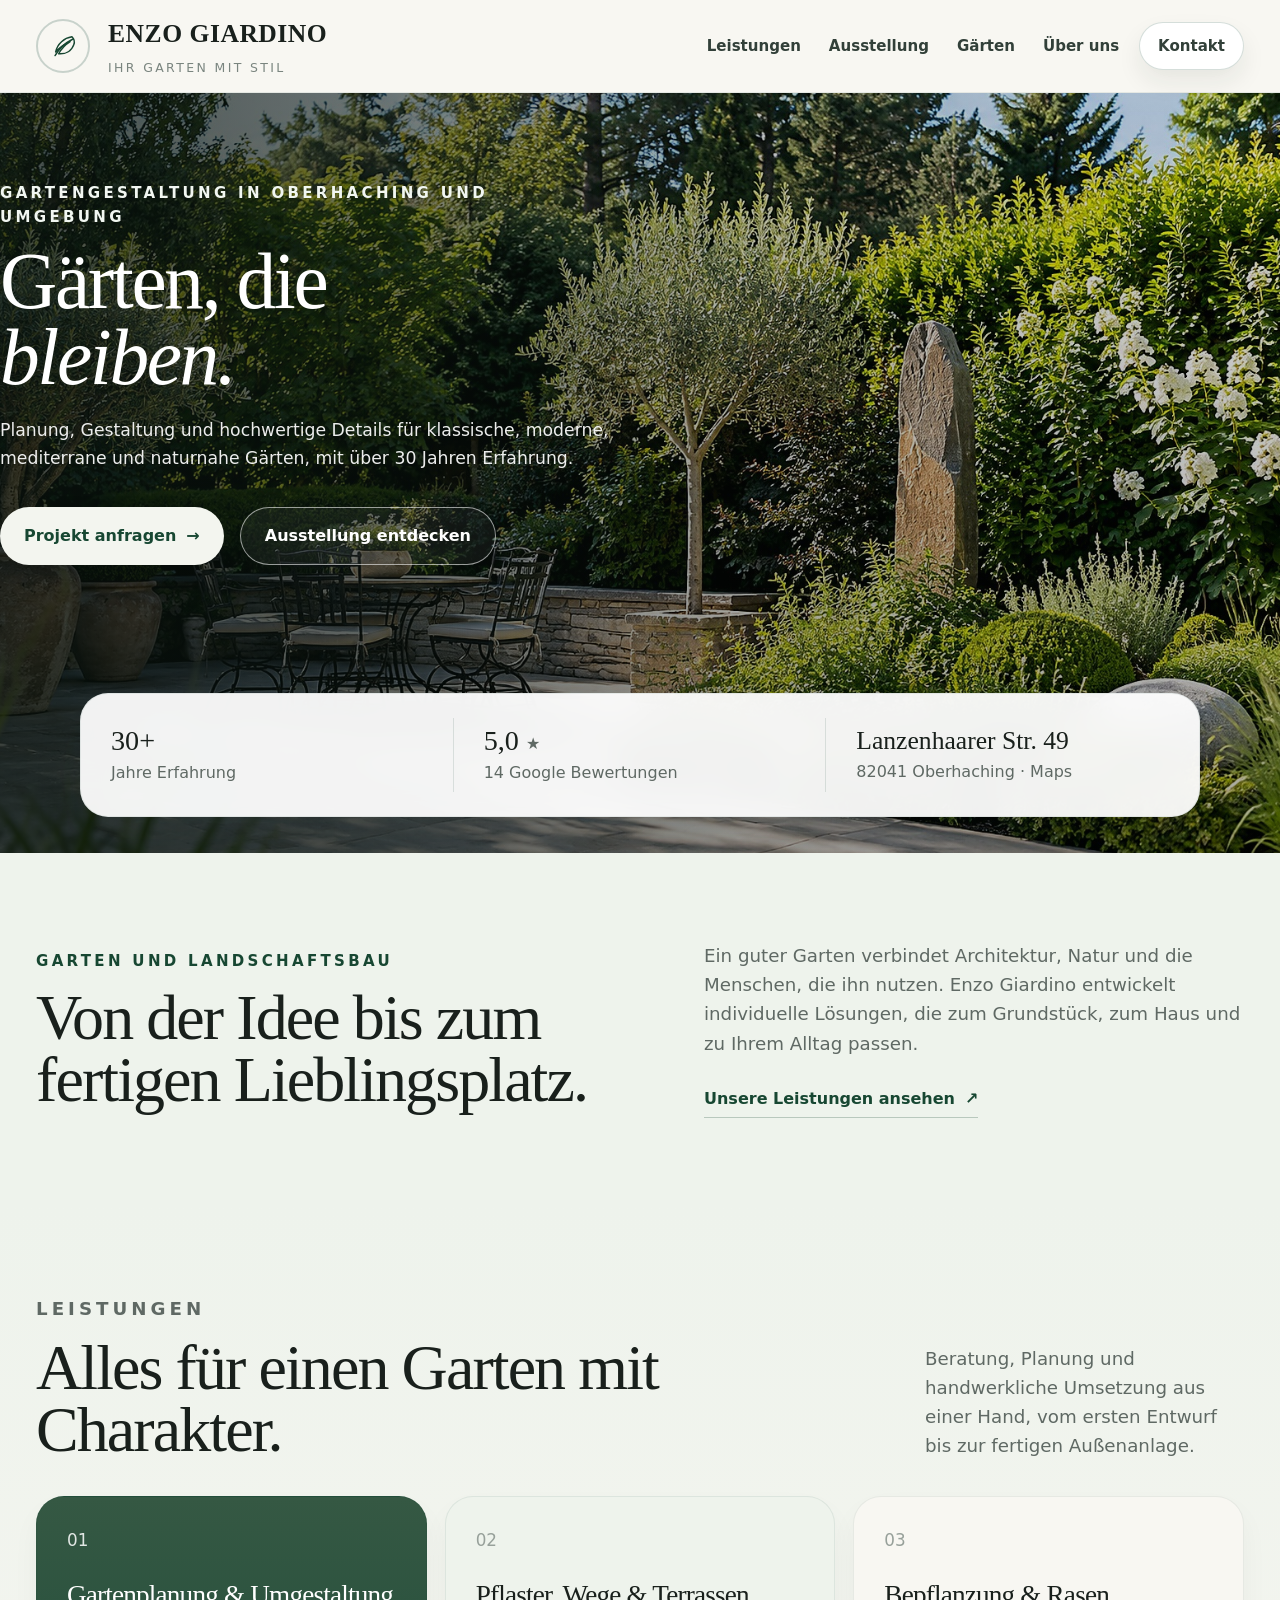
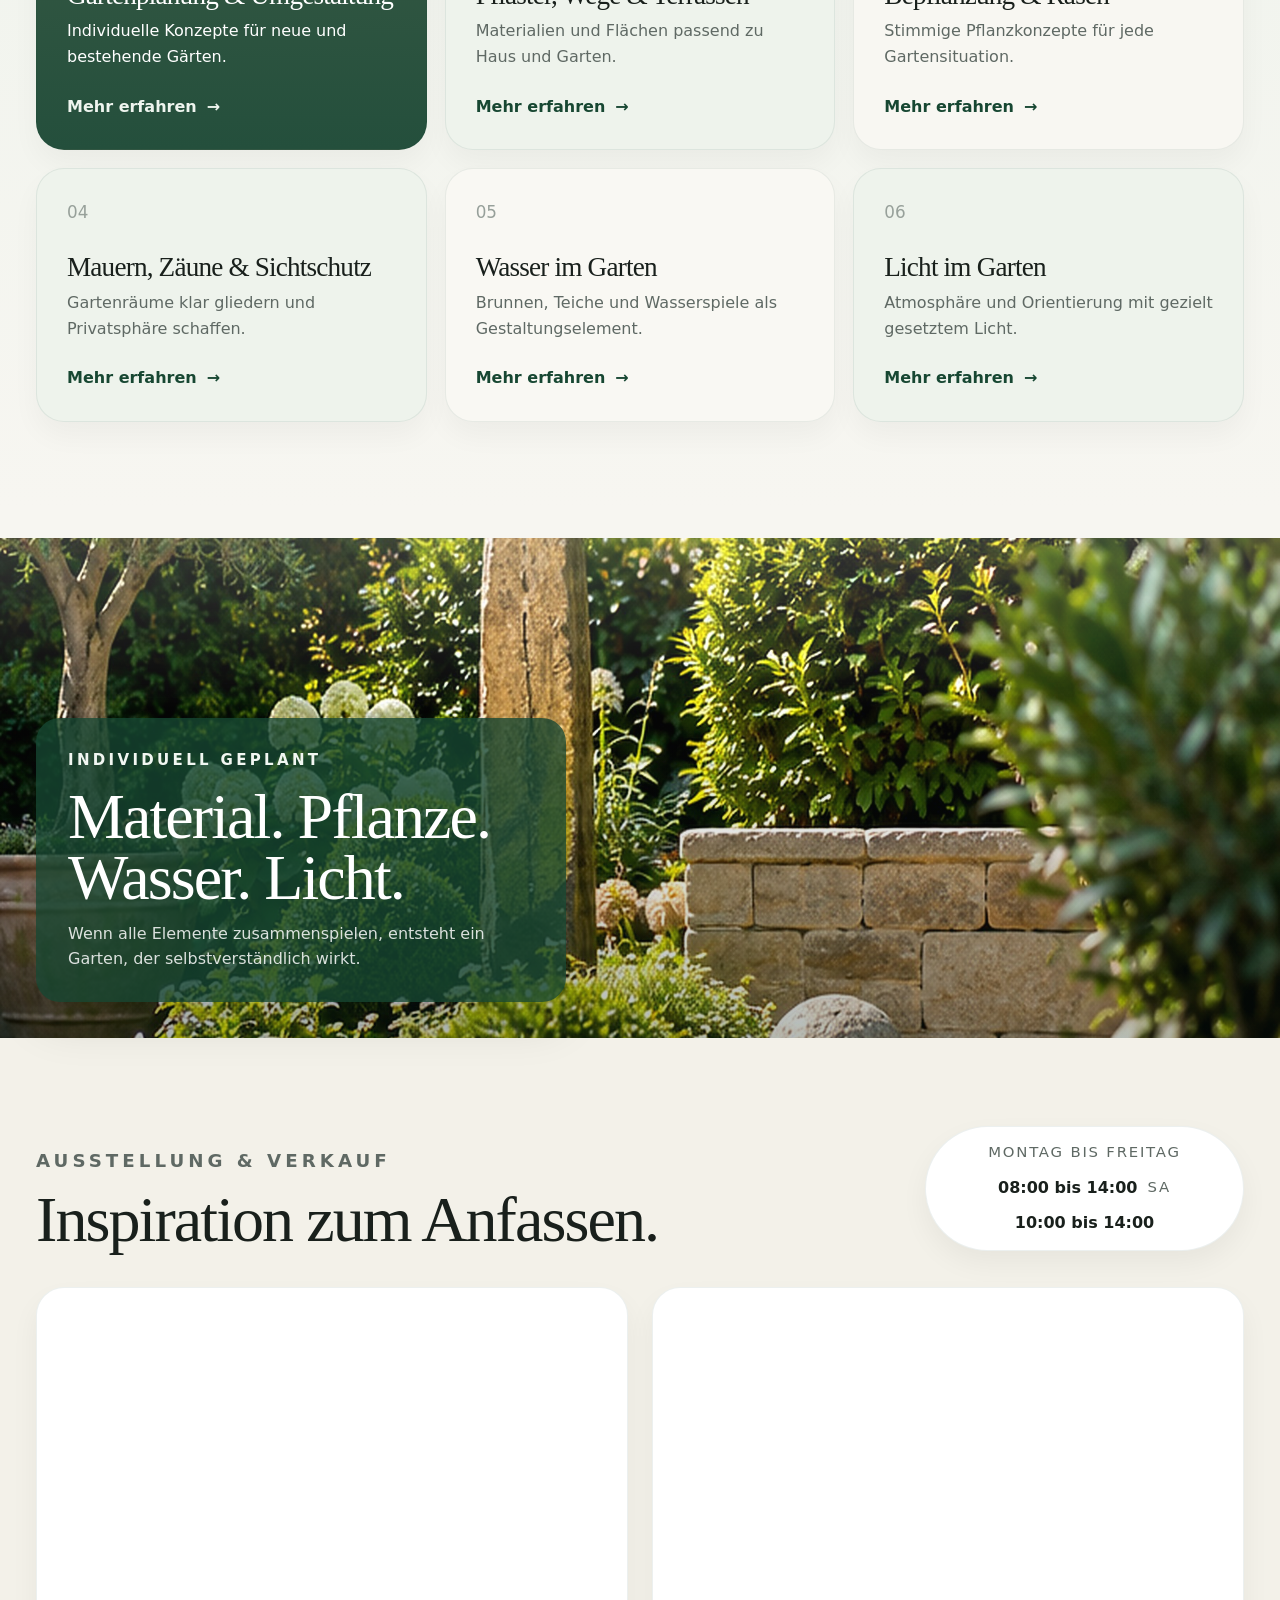
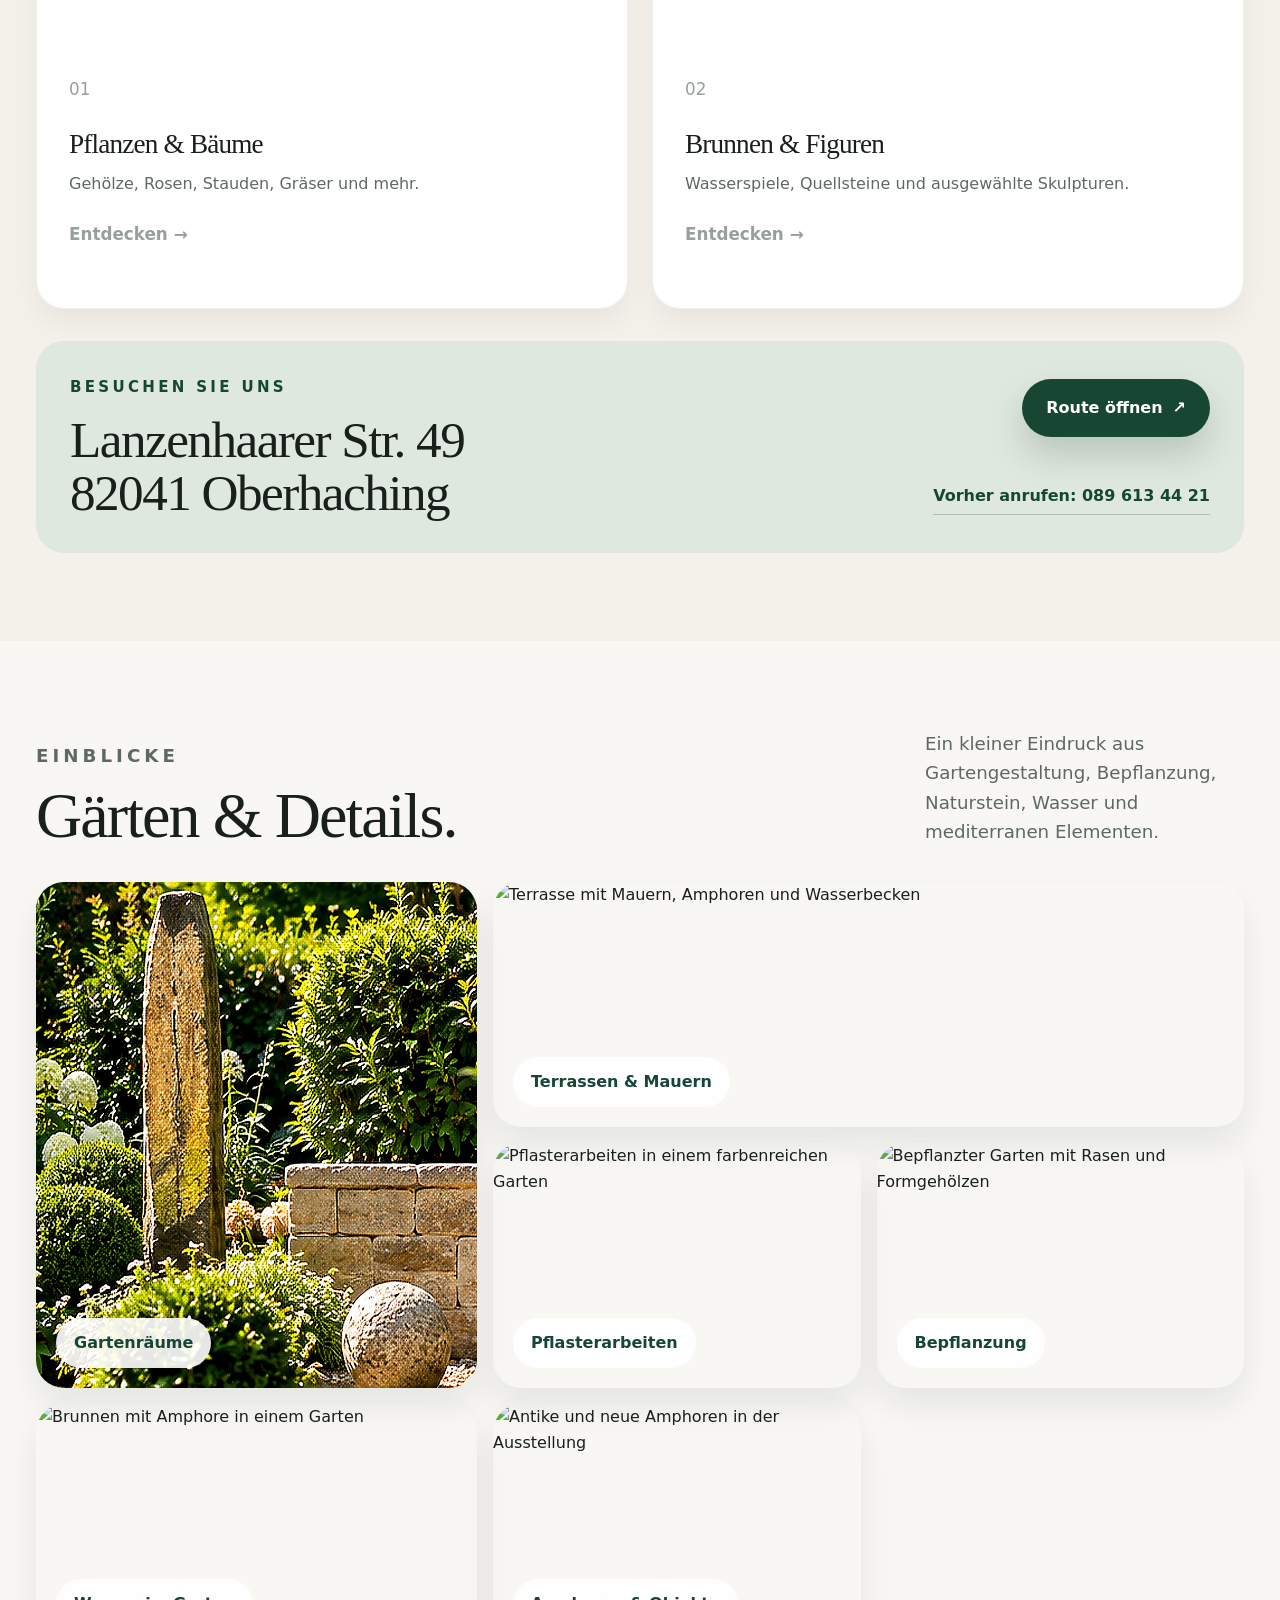
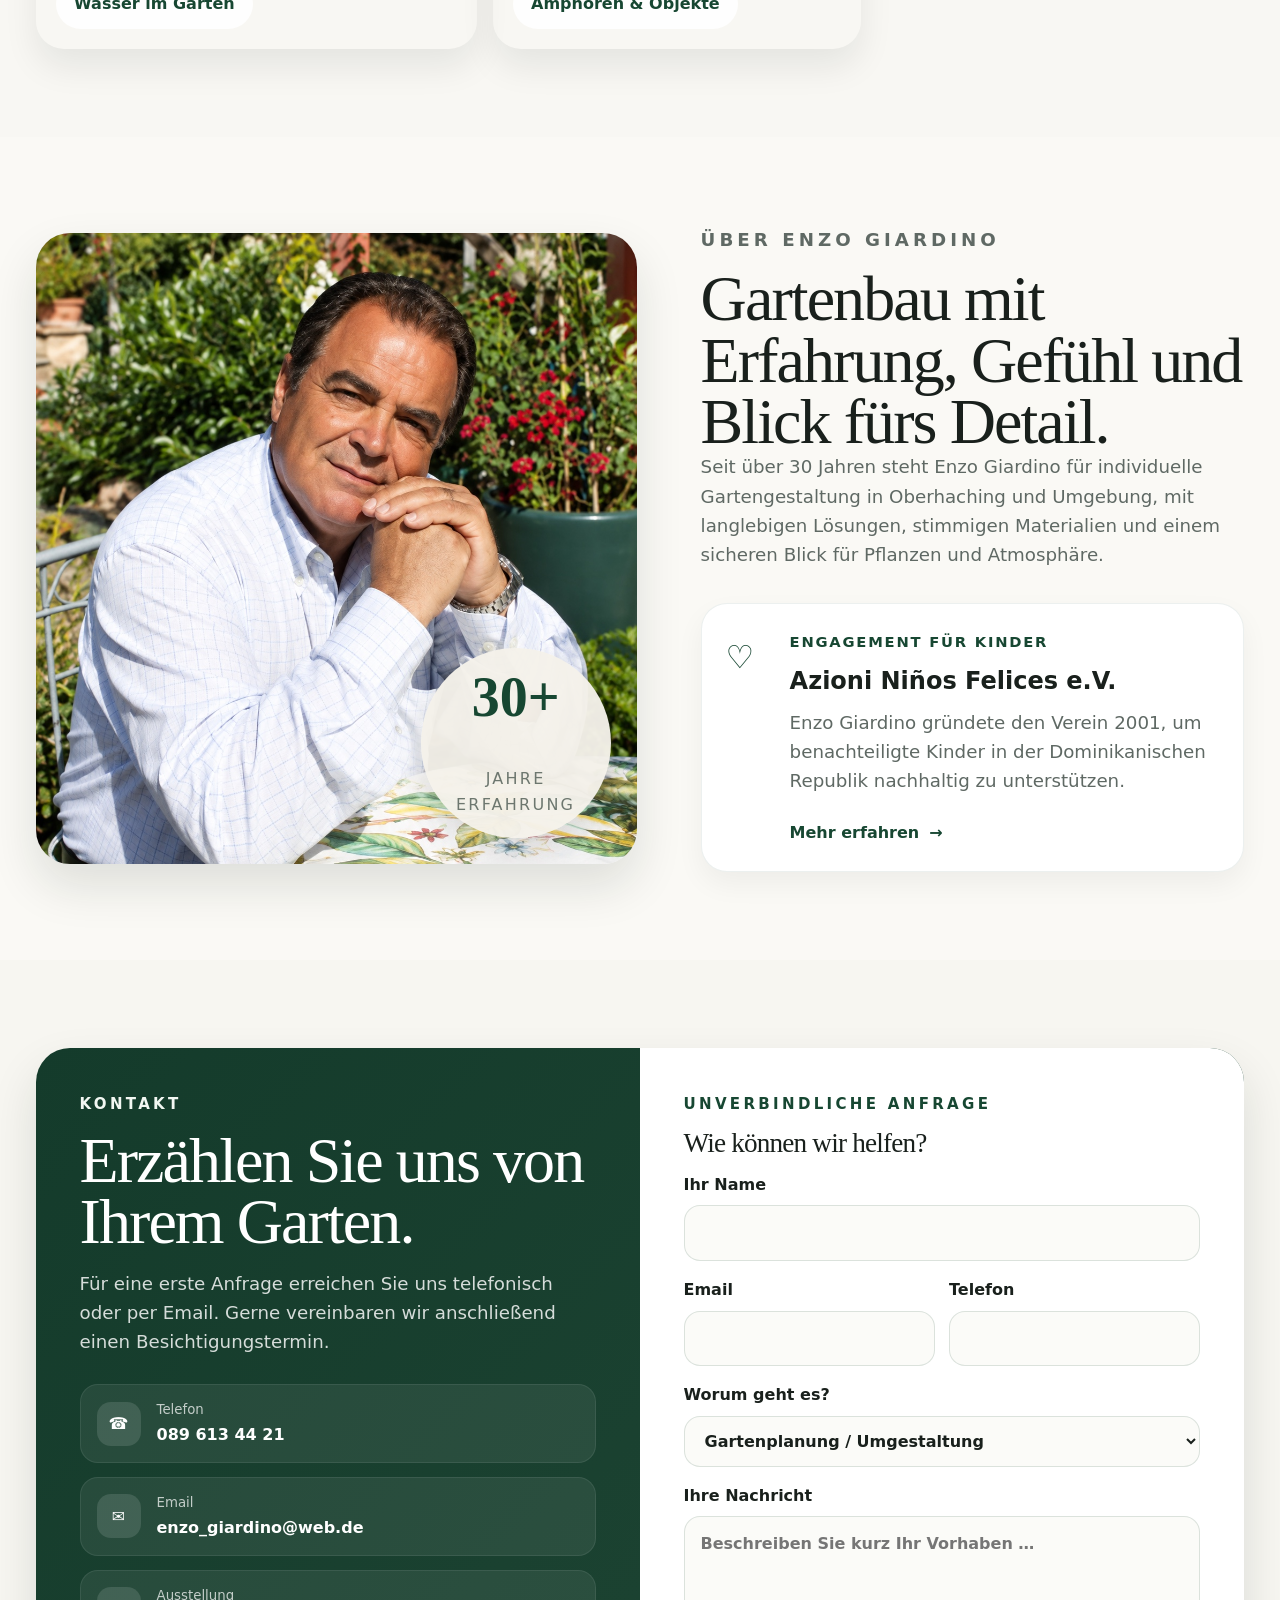
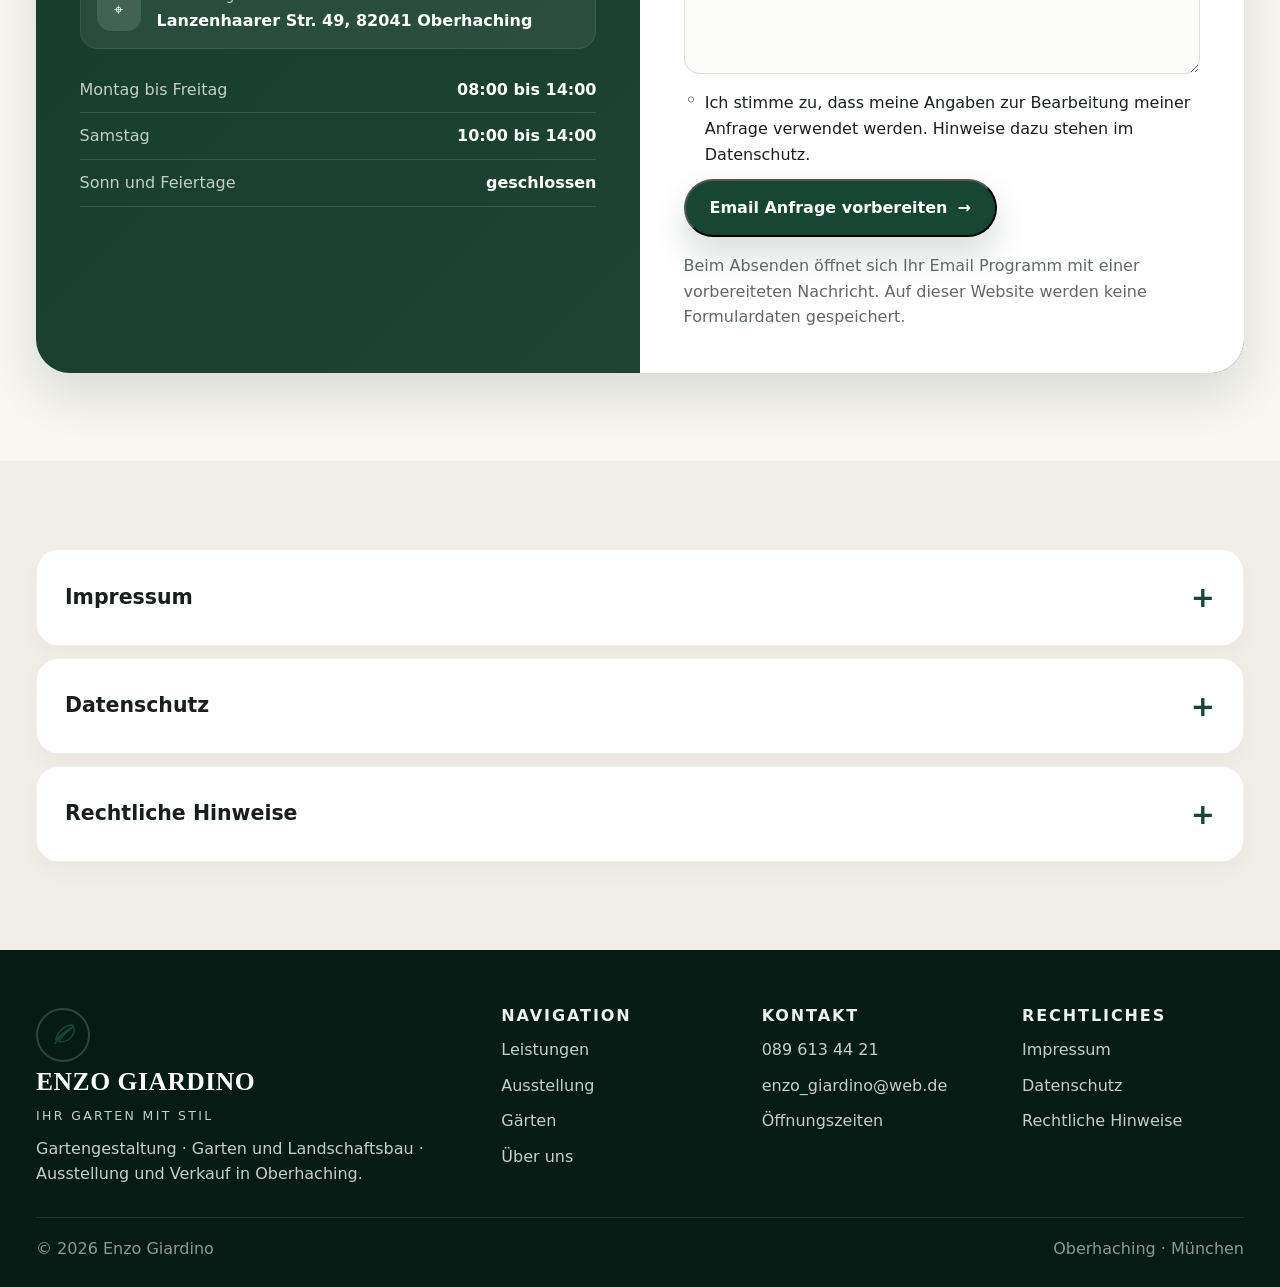
==== commit c35dfa93: "Upload Enzo Giardino version 14" ====
--- a/index.html
+++ b/index.html
@@ -8,7 +8,7 @@
 <meta content="index,follow" name="robots"/>
 <title>Enzo Giardino | Gartengestaltung in Oberhaching</title>
 <link href="https://enzogiardino.de/" rel="canonical"/>
-<link href="style.css?v=12" rel="stylesheet"/>
+<link href="style.css?v=14" rel="stylesheet"/>
 </head>
 <body>
 <a class="skip-link" href="#main">Zum Inhalt springen</a>
@@ -16,7 +16,7 @@
 <div class="wrap header-inner">
 <a aria-label="Enzo Giardino Startseite" class="brand" href="#start">
 <span aria-hidden="true" class="brand-mark">
-<svg role="img" viewbox="0 0 48 48"><path d="M38 8C25 10 14 19 11 33c7-8 14-13 24-17-8 5-14 11-19 20 11 1 21-4 25-15 2-5 1-9-3-13Z"></path><path d="M10 39c7-12 15-20 29-27"></path></svg>
+<svg role="img" viewBox="0 0 48 48"><path d="M38 8C25 10 14 19 11 33c7-8 14-13 24-17-8 5-14 11-19 20 11 1 21-4 25-15 2-5 1-9-3-13Z"></path><path d="M10 39c7-12 15-20 29-27"></path></svg>
 </span>
 <span class="brand-copy"><strong>ENZO GIARDINO</strong><small>Ihr Garten mit Stil</small></span>
 </a>
@@ -168,8 +168,6 @@
 <div aria-hidden="true" class="collection-image"></div>
 <div class="collection-copy"><span>02</span><h3>Brunnen &amp; Figuren</h3><p>Wasserspiele, Quellsteine und ausgewählte Skulpturen.</p><span class="card-action">Entdecken <span aria-hidden="true">→</span></span></div>
 </article>
-
-
 </div>
 <div class="visit-card">
 <div><p class="eyebrow">Besuchen Sie uns</p><h3>Lanzenhaarer Str. 49<br/>82041 Oberhaching</h3></div>
@@ -234,13 +232,13 @@
 </div>
 <form class="contact-form" id="contact-form">
 <div class="form-head"><p class="eyebrow">Unverbindliche Anfrage</p><h3>Wie können wir helfen?</h3></div>
-<label>Ihr Name<input autocomplete="name" name="name" required="" type="text"/></label>
+<label>Ihr Name<input autocomplete="name" name="name" required type="text"/></label>
 <div class="form-row">
-<label>Email<input autocomplete="email" name="email" required="" type="email"/></label>
+<label>Email<input autocomplete="email" name="email" required type="email"/></label>
 <label>Telefon<input autocomplete="tel" name="phone" type="tel"/></label>
 </div>
 <label>Worum geht es?
-              <select name="topic">
+<select name="topic">
 <option>Gartenplanung / Umgestaltung</option>
 <option>Pflaster / Terrasse / Mauer</option>
 <option>Bepflanzung / Rasen</option>
@@ -250,8 +248,8 @@
 <option>Sonstiges</option>
 </select>
 </label>
-<label>Ihre Nachricht<textarea name="message" placeholder="Beschreiben Sie kurz Ihr Vorhaben …" required="" rows="5"></textarea></label>
-<label class="check"><input required="" type="checkbox"/><span>Ich stimme zu, dass meine Angaben zur Bearbeitung meiner Anfrage verwendet werden. Hinweise dazu stehen im Datenschutz.</span></label>
+<label>Ihre Nachricht<textarea name="message" placeholder="Beschreiben Sie kurz Ihr Vorhaben …" required rows="5"></textarea></label>
+<label class="check"><input required type="checkbox"/><span>Ich stimme zu, dass meine Angaben zur Bearbeitung meiner Anfrage verwendet werden. Hinweise dazu stehen im Datenschutz.</span></label>
 <button class="btn btn-primary form-submit" type="submit">Email Anfrage vorbereiten <span aria-hidden="true">→</span></button>
 <p class="form-note">Beim Absenden öffnet sich Ihr Email Programm mit einer vorbereiteten Nachricht. Auf dieser Website werden keine Formulardaten gespeichert.</p>
 </form>
@@ -299,7 +297,7 @@
 <footer class="site-footer">
 <div class="wrap footer-grid">
 <div>
-<a class="brand footer-brand" href="#start"><span aria-hidden="true" class="brand-mark"><svg viewbox="0 0 48 48"><path d="M38 8C25 10 14 19 11 33c7-8 14-13 24-17-8 5-14 11-19 20 11 1 21-4 25-15 2-5 1-9-3-13Z"></path><path d="M10 39c7-12 15-20 29-27"></path></svg></span><span class="brand-copy"><strong>ENZO GIARDINO</strong><small>Ihr Garten mit Stil</small></span></a>
+<a class="brand footer-brand" href="#start"><span aria-hidden="true" class="brand-mark"><svg viewBox="0 0 48 48"><path d="M38 8C25 10 14 19 11 33c7-8 14-13 24-17-8 5-14 11-19 20 11 1 21-4 25-15 2-5 1-9-3-13Z"></path><path d="M10 39c7-12 15-20 29-27"></path></svg></span><span class="brand-copy"><strong>ENZO GIARDINO</strong><small>Ihr Garten mit Stil</small></span></a>
 <p>Gartengestaltung · Garten und Landschaftsbau · Ausstellung und Verkauf in Oberhaching.</p>
 </div>
 <div><h3>Navigation</h3><a href="#leistungen">Leistungen</a><a href="#ausstellung">Ausstellung</a><a href="#referenzen">Gärten</a><a href="#ueber-uns">Über uns</a></div>
@@ -308,7 +306,7 @@
 </div>
 <div class="wrap footer-bottom"><span>© <span id="year"></span> Enzo Giardino</span><span>Oberhaching · München</span></div>
 </footer>
-<div aria-hidden="true" class="detail-modal" hidden="" id="detail-modal">
+<div aria-hidden="true" class="detail-modal" hidden id="detail-modal">
 <div class="detail-backdrop" data-modal-close=""></div>
 <section aria-describedby="detail-text" aria-labelledby="detail-title" aria-modal="true" class="detail-panel" role="dialog">
 <button aria-label="Detailansicht schließen" class="detail-close" data-modal-close="" type="button"><span aria-hidden="true">×</span></button>
@@ -327,6 +325,6 @@
 </section>
 </div>
 <a aria-label="Jetzt anrufen" class="mobile-call" href="tel:+49896134421"><span aria-hidden="true">☎</span> Jetzt anrufen</a>
-<script src="script.js?v=12"></script>
+<script src="script.js?v=14"></script>
 </body>
-</html>+</html>
--- a/style.css
+++ b/style.css
@@ -1,513 +1,3 @@
-:root {
-  --bg: #f7f6f1;
-  --bg-soft: #eef3ec;
-  --card: #ffffff;
-  --text: #19201c;
-  --muted: #5f6964;
-  --line: #d8ddd7;
-  --green: #174732;
-  --green-2: #244f3c;
-  --green-3: #eff4ef;
-  --shadow: 0 22px 48px rgba(16, 30, 23, .12);
-  --radius: 28px;
-  --radius-sm: 18px;
-  --wrap: min(1180px, calc(100% - 56px));
-  --font-body: Inter, ui-sans-serif, system-ui, -apple-system, BlinkMacSystemFont, "Segoe UI", sans-serif;
-  --font-display: "Iowan Old Style", "Palatino Linotype", Palatino, "Times New Roman", serif;
-}
-* { box-sizing: border-box; }
-html { scroll-behavior: smooth; }
-body {
-  margin: 0;
-  font-family: var(--font-body);
-  color: var(--text);
-  background: var(--bg);
-  line-height: 1.6;
-}
-a { color: inherit; text-decoration: none; }
-img { max-width: 100%; display: block; }
-button, input, select, textarea { font: inherit; }
-button { cursor: pointer; }
-.wrap { width: var(--wrap); margin-inline: auto; }
-.section { padding: 112px 0; }
-.skip-link {
-  position: absolute;
-  left: 12px;
-  top: -50px;
-  background: #fff;
-  color: var(--green);
-  padding: 8px 12px;
-  border-radius: 999px;
-  z-index: 1200;
-}
-.skip-link:focus { top: 12px; }
-.eyebrow {
-  margin: 0 0 14px;
-  font-size: .94rem;
-  font-weight: 700;
-  text-transform: uppercase;
-  letter-spacing: .22em;
-  color: var(--green);
-}
-.eyebrow.light { color: #f2f7f2; }
-h1,h2,h3 { margin: 0; line-height: .96; font-family: var(--font-display); font-weight: 400; letter-spacing: -.03em; }
-h1 { font-size: clamp(3.8rem, 8vw, 6.9rem); }
-h2 { font-size: clamp(2.4rem, 5vw, 4.5rem); }
-h3 { font-size: clamp(1.7rem, 2vw, 2.3rem); }
-p { margin: 0; }
-.site-header {
-  position: sticky;
-  top: 0;
-  z-index: 1000;
-  background: rgba(248,247,242,.92);
-  backdrop-filter: blur(14px);
-  border-bottom: 1px solid rgba(23,71,50,.08);
-}
-.header-inner {
-  min-height: 100px;
-  display: flex;
-  align-items: center;
-  justify-content: space-between;
-  gap: 24px;
-}
-.brand {
-  display: inline-flex;
-  align-items: center;
-  gap: 18px;
-  min-width: 0;
-}
-.brand-mark {
-  width: 58px;
-  height: 58px;
-  border-radius: 999px;
-  border: 2px solid #c8d2cb;
-  display: grid;
-  place-items: center;
-  flex: 0 0 auto;
-}
-.brand-mark svg {
-  width: 29px;
-  height: 29px;
-  fill: none;
-  stroke: var(--green);
-  stroke-width: 2.4;
-  stroke-linecap: round;
-  stroke-linejoin: round;
-}
-.brand-copy { display: grid; gap: 3px; min-width: 0; }
-.brand-copy strong {
-  font-family: var(--font-display);
-  font-size: clamp(1.7rem, 2.2vw, 2.6rem);
-  font-weight: 700;
-  letter-spacing: .02em;
-  white-space: nowrap;
-}
-.brand-copy small {
-  font-size: .95rem;
-  letter-spacing: .22em;
-  text-transform: uppercase;
-  color: #7a857f;
-  white-space: nowrap;
-}
-.menu-toggle {
-  display: none;
-  width: 58px;
-  height: 58px;
-  border-radius: 16px;
-  border: 1px solid rgba(23,71,50,.14);
-  background: #fff;
-  padding: 0;
-  align-items: center;
-  justify-content: center;
-  gap: 6px;
-  flex-direction: column;
-  box-shadow: 0 10px 24px rgba(0,0,0,.05);
-}
-.menu-toggle span {
-  display: block;
-  width: 28px;
-  height: 3px;
-  background: var(--text);
-  border-radius: 999px;
-  transition: transform .25s ease, opacity .25s ease;
-}
-body.menu-open .menu-toggle span:nth-child(1) { transform: translateY(9px) rotate(45deg); }
-body.menu-open .menu-toggle span:nth-child(2) { opacity: 0; }
-body.menu-open .menu-toggle span:nth-child(3) { transform: translateY(-9px) rotate(-45deg); }
-.main-nav {
-  display: flex;
-  align-items: center;
-  gap: 18px;
-  margin-left: auto;
-}
-.main-nav > a {
-  padding: 12px 16px;
-  border-radius: 999px;
-  font-weight: 600;
-  color: #324039;
-}
-.main-nav > a:hover,
-.main-nav > a:focus-visible { background: rgba(23,71,50,.06); }
-.main-nav > a.nav-cta {
-  padding: 14px 22px;
-  border: 1px solid rgba(23,71,50,.18);
-  background: #fff;
-  box-shadow: 0 12px 24px rgba(21,33,26,.08);
-}
-.mobile-nav-extra { display: none; }
-.hero {
-  position: relative;
-  min-height: 900px;
-  display: flex;
-  align-items: stretch;
-  overflow: hidden;
-  background: #dfe7df;
-}
-.hero-media,
-.hero-overlay { position: absolute; inset: 0; }
-.hero-media {
-  background: center/cover no-repeat url('hero-garten-08.jpg');
-  transform: scale(1.02);
-}
-.hero-overlay {
-  background:
-    linear-gradient(90deg, rgba(10,20,15,.72) 0%, rgba(10,20,15,.54) 30%, rgba(10,20,15,.18) 58%, rgba(10,20,15,.08) 100%),
-    linear-gradient(180deg, rgba(0,0,0,.08), rgba(0,0,0,.28));
-}
-.hero-content {
-  position: relative;
-  z-index: 2;
-  width: 100%;
-  padding: 120px 0 210px;
-}
-.hero-content > * { max-width: 610px; }
-.hero h1 { color: #fff; margin-bottom: 22px; }
-.hero h1 em { font-style: italic; }
-.hero-lead {
-  color: rgba(255,255,255,.92);
-  font-size: clamp(1.08rem, 1.8vw, 1.35rem);
-  max-width: 670px;
-}
-.hero-actions {
-  display: flex;
-  flex-wrap: wrap;
-  gap: 16px;
-  margin-top: 34px;
-}
-.btn {
-  display: inline-flex;
-  align-items: center;
-  justify-content: center;
-  gap: 10px;
-  min-height: 58px;
-  padding: 0 24px;
-  border-radius: 999px;
-  font-weight: 700;
-  transition: transform .2s ease, box-shadow .2s ease, background .2s ease;
-}
-.btn:hover,
-.btn:focus-visible { transform: translateY(-1px); }
-.btn-primary {
-  background: #f3f5ef;
-  color: var(--green);
-  box-shadow: 0 18px 30px rgba(0,0,0,.18);
-}
-.btn-ghost {
-  color: #fff;
-  border: 1px solid rgba(255,255,255,.56);
-  background: rgba(255,255,255,.05);
-}
-.btn-dark {
-  background: var(--green);
-  color: #fff;
-  box-shadow: 0 18px 34px rgba(15,43,31,.18);
-}
-.hero-proof {
-  position: absolute;
-  left: 50%;
-  bottom: 0;
-  transform: translate(-50%, 50%);
-  width: min(1120px, calc(100% - 56px));
-  z-index: 3;
-  background: rgba(255,255,255,.94);
-  backdrop-filter: blur(14px);
-  border-radius: 28px;
-  border: 1px solid rgba(23,71,50,.08);
-  box-shadow: var(--shadow);
-  display: grid;
-  grid-template-columns: repeat(3, 1fr);
-  overflow: hidden;
-}
-.proof-item {
-  display: grid;
-  align-content: center;
-  gap: 6px;
-  min-height: 134px;
-  padding: 28px 34px;
-  position: relative;
-}
-.proof-item:not(:last-child)::after {
-  content: "";
-  position: absolute;
-  right: 0;
-  top: 24px;
-  bottom: 24px;
-  width: 1px;
-  background: rgba(23,71,50,.12);
-}
-.proof-item strong {
-  font-family: var(--font-display);
-  font-size: clamp(2rem, 2.6vw, 2.8rem);
-  font-weight: 400;
-  line-height: 1;
-}
-.proof-item span { color: var(--muted); font-size: 1rem; }
-.proof-reviews:hover, .proof-address:hover { background: rgba(23,71,50,.04); }
-.proof-star { color: #c99219; font-size: 1.7rem; vertical-align: middle; }
-.intro { background: var(--bg-soft); padding-top: 196px; }
-.intro-grid,
-.about-grid {
-  display: grid;
-  grid-template-columns: minmax(0, 1.05fr) minmax(0, .95fr);
-  gap: 64px;
-  align-items: center;
-}
-.intro-copy,
-.about-copy { max-width: 540px; justify-self: end; }
-.intro-copy p,
-.section-head p,
-.about-copy p,
-.contact-lead,
-.detail-note,
-.legal-content p,
-.legal-content li { color: var(--muted); font-size: 1.14rem; }
-.text-link {
-  display: inline-flex;
-  align-items: center;
-  gap: 10px;
-  margin-top: 28px;
-  padding-bottom: 6px;
-  border-bottom: 1px solid rgba(23,71,50,.25);
-  color: var(--green);
-  font-weight: 700;
-}
-.section-head {
-  display: flex;
-  justify-content: space-between;
-  gap: 34px;
-  align-items: end;
-  margin-bottom: 36px;
-}
-.section-head > div { max-width: 700px; }
-.section-head > p { max-width: 420px; }
-.services { background: linear-gradient(180deg, var(--bg-soft), var(--bg)); }
-.service-grid {
-  display: grid;
-  grid-template-columns: repeat(3, minmax(0, 1fr));
-  gap: 18px;
-}
-.service-card {
-  position: relative;
-  background: #fff;
-  border: 1px solid rgba(23,71,50,.08);
-  border-radius: var(--radius);
-  padding: 32px 32px 30px;
-  min-height: 240px;
-  display: grid;
-  align-content: space-between;
-  box-shadow: 0 14px 28px rgba(13,27,20,.04);
-  overflow: hidden;
-}
-.service-card:nth-child(2) { background: #eef3ec; }
-.service-card:nth-child(3) { background: #f8f7f2; }
-.service-card:nth-child(4) { background: #eef3ec; }
-.service-card:nth-child(5) { background: #f9f8f3; }
-.service-card:nth-child(6) { background: #eef3ec; }
-.service-featured {
-  background: linear-gradient(180deg, #355843, #244f3c);
-  color: #fff;
-}
-.service-featured p,
-.service-featured .service-no,
-.service-featured .card-action { color: rgba(255,255,255,.86); }
-.service-no,
-.collection-copy > span {
-  display: inline-block;
-  margin-bottom: 28px;
-  color: #97a09a;
-  font-size: 1.05rem;
-}
-.service-card p { color: var(--muted); margin-top: 10px; }
-.service-featured h3,
-.service-featured p { color: #fff; }
-.card-action {
-  display: inline-flex;
-  align-items: center;
-  gap: 10px;
-  margin-top: 24px;
-  color: var(--green);
-  font-weight: 700;
-}
-.service-featured .card-action { color: #eff5ef; }
-.card-hit {
-  position: absolute;
-  inset: 0;
-  border: 0;
-  background: transparent;
-  z-index: 5;
-}
-.visual-break {
-  position: relative;
-  min-height: 560px;
-  background: center/cover no-repeat url('garten-detail-08.jpg');
-  display: grid;
-  align-items: end;
-  margin: 28px 0 0;
-}
-.visual-break::before {
-  content: "";
-  position: absolute;
-  inset: 0;
-  background: linear-gradient(180deg, rgba(255,255,255,.20), rgba(255,255,255,.02) 35%, rgba(11,28,20,.30));
-}
-.visual-break-card {
-  position: relative;
- z-index: 2;
-  width: min(530px, calc(100% - 40px));
-  margin: 0 auto 40px 40px;
- padding: 30px 32px;
- border-radius: 24px;
-  background: rgba(23,71,50,.78);
- color: #fff;
-  box-shadow: var(--shadow);
-}
-.visual-break-card p:last-child { color: rgba(255,255,255,.84); margin-top: 12px; }
-.exhibition { background: #f3f1e9; }
-.exhibition-head { align-items: center; }
-.hours-pill {
-  display: inline-flex;
-  flex-wrap: wrap;
-  gap: 10px;
-  align-items: center;
-  justify-content: center;
-  padding: 14px 18px;
-  border-radius: 999px;
-  background: #fff;
-  border: 1px solid rgba(23,71,50,.08);
-  box-shadow: 0 12px 28px rgba(0,0,0,.05);
-}
-.hours-pill span { font-size: .93rem; text-transform: uppercase; color: var(--muted); letter-spacing: .12em; }
-.collection-grid {
-  display: grid;
-  grid-template-columns: repeat(4, minmax(0, 1fr));
-  gap: 20px;
-}
-.collection-card {
-  position: relative;
-  overflow: hidden;
-  background: #fff;
-  border-radius: var(--radius);
-  border#�1px solid rgba(23,71,50,.08);
-  box-shadow: 0 14px 28px rgba(13,27,20,.05);
-}
-.collection-image {
-  height: 240px;
-  background-position: center;
-  background-size: cover;
-  background-repeat: no-repeat;
-}
-.collection-card.c1 .collection-image { background-image: url('pflanzen-09.jpg'); }
-.collection-card.c2 .collection-image { background-image: url('brunnen-09.jpg'); }
-.collection-card.c3 .collection-image { background-image: url('amphoren-09.jpg'); }
-.collection-card.c4 .collection-image { background-image: url('steine-09.jpg'); }
-.collection-copy { padding: 28px 28px 30px; }
-.collection-copy h3 { margin-bottom: 14px; }
-.collection-copy p { color: var(--muted); }
-.visit-card {
-  margin-top: 32px;
-  border-radius: var(--radius);
-  background: #dfe8de;
-  padding: 34px;
-  display: flex;
-  justify-content: space-between;
-  gap: 28px;
-  align-items: center;
-}
-.visit-card h3 { font-size: clamp(2.1rem, 4vw, 3.6rem); line-height: 1.04; }
-.visit-actions { display: flex; flex-wrap: wrap; gap: 18px; align-items: center; justify-content: flex-end; }
-.gallery-section { background: #f8f7f3; }
-.gallery {
-  width: min(1220px, calc(100% - 56px));
-  margin: 0 auto;
-  display: grid;
-  grid-template-columns: 1.2fr 1fr 1fr;
-  grid-auto-rows: 260px;
-  gap: 16px;
-}
-.gallery figure {
-  position: relative;
-  overflow: hidden;
-  border-radius: 28px;
-  margin: 0;
-  box-shadow: 0 18px 34px rgba(13,27,20,.08);
-}
-.gallery img { width: 100%; height: 100%; object-fit: cover; }
-.gallery figcaption {
-  position: absolute;
-  left: 20px;
-  bottom: 20px;
-  padding: 12px 18px;
-  border-radius: 999px;
-  background: rgba(255,255,255,.9);
-  color: var(--green);
-  font-weight: 700;
-}
-.g1 { grid-row: span 2; }
-.g2 { grid-column: 2 / span 2; }
-.gallery-hit {
-  position: absolute;
-  inset: 0;
-  z-index: 3;
-  border: 0;
-  background: transparent;
-  cursor: pointer;
-}
-.gallery figure:hover img {
-  transform: scale(1.02);
-  transition: transform .25s ease;
-}
-.about { background: #faf9f5; }
-.about-image-wrap {
-  position: relative;
-  border-radius: 34px;
-  overflow: hidden;
-  box-shadow: var(--shadow);
-}
-.about-image-wrap img { width: 100%; aspect-ratio: 4 / 4.2; object-fit: cover; }
-.experience-badge {
-  position: absolute;
- right: 26px;
- bottom: 26px;
- width: 220px;
- height: 220px;
- border-radius: 999px;
- display: grid;
- place-items: center;
- text-align: center;
- background: rgba(245,242,235,.96);
- color: var(--green);
- box-shadow: 0 16px 34px rgba(0,0,0,.12);
-}
-.experience-badge strong { font-family: var(--font-display); font-size: 4.1rem; line-height: 1; }
-.experience-badge span { color: #6d776f; text-transform: uppercase; letter-spacing: .14em; }
-.engagement-card {
-  margin-top: 34px;
-  position: relative;
-  border-radius: 26px;
-  padding: 26px 26px 26px 88px;
-  background: #fff;
-  border#��6�ƖB&v&�#2�s�S������&���6�F�s�'�#��&v&�2�#r�#��R���Т�V�vvV�V�B֖6�����6�F���'6��WFS���VgC�#G���F��#����f��B�6��S�'&VӰ�6���#�f"���w&VV⓰�Т�V�vvV�V�Bֶ�6�W"��F�7���&��6����&v���&�GF�Ӣ����6���#�f"���w&VV⓰�f��B�vV�v�C�s��FW�B�G&�6f�&ӢWW&66S���WGFW"�76��s��&VӰ�f��B�6��S��'&VӰ�Т�V�vvV�V�B�6&B7G&��r�F�7���&��6��f��B�6��S��W&VӲ�&v���&�GF�Ӣ���Т�6��F7B�&6�w&�V�C�6cvcfc�Т�6��F7B�6�V����&�&FW"�&F�W3�3G����fW&f��s���FFV㰢F�7���w&�C��w&�B�FV��FR�6��V��3�֖�������g"�֖������&g"���&6�w&�V�C�Ɩ�V"�w&F�V�B�3VFVr�3C6#&"R�3#C�3bR���6���#�6ffc��&���6�F�s�f"���6�F�r���Т�6��F7B֖�f����6��F7B�f�&��FF��s�Cg��Т�6��F7B�"�6���#�6ffc��&v���&�GF�Ӣg��Т�6��F7B��VB�6���#�&v&�#SR�#SR�#SR��"��Т�6��F7B�Ɨ7B��F�7���w&�C��v�G����&v���F��#����Т�6��F7B�Ɨ7B��F�7���f�W���v�g���Ɩv�֗FV�3�6V�FW#��&6�w&�V�C�&v&�#SR�#SR�#SR��r���&�&FW#��6�ƖB&v&�#SR�#SR�#SR������&�&FW"�&F�W3�����FF��s�G�g���Т�6��F7B�Ɨ7B6����F�7���&��6��6���#�&v&�#SR�#SR�#SR��s"���&v���&�GF�Ӣ'��Т�6��F7B֖6����v�GF��CG����V�v�C�CG���&�&FW"�&F�W3�G���F�7���w&�C���6R֗FV�3�6V�FW#��&6�w&�V�C�&v&�#SR�#SR�#SR��"���f�W��WF�Т��V��rֆ�W'2���&v���F��#����F�7���w&�C��v����Т��V��rֆ�W'2F�b��F�7���f�W����W7F�g��6��FV�C�76R�&WGvVV㰢v�g���FF��r�&�GF�Ӣ���&�&FW"�&�GF�Ӣ�6�ƖB&v&�#SR�#SR�#SR��"���Т��V��rֆ�W'27��6���#�&v&�#SR�#SR�#SR��sB��Т�6��F7B�f�&���&6�w&�V�C�6ffc��6���#�f"���FW�B���Т�f�&�ֆVB�2��&v���F�����Т�6��F7B�f�&��&V���F�7���w&�C��v������&v���F��g���f��B�vV�v�C�c��Т�6��F7B�f�&���WB���6��F7B�f�&�6V�V7B���6��F7B�f�&�FW�F&V��v�GF��S��&�&FW#��6�ƖB&v&�#2�s�S��B���&6�w&�V�C�6f&f&c���&�&FW"�&F�W3�g���FF��s�G�g���6���#�f"���FW�B���Т�6��F7B�f�&�FW�F&V�&W6��S�fW'F�6ò֖�ֆV�v�C�C��Т�f�&��&�r��F�7���w&�C��w&�B�FV��FR�6��V��3�&WVB�"�֖�����g"����v�G���Т�6�V6���F�7���f�W����'F�C��Ɩv�֗FV�3�f�W��7F'C��v�'���f��B�vV�v�C�C���'F�C��Т�6�V6���WB�v�GF��WF��&v���F��7��Т�f�&��7V&֗B��&v���F��'��&6�w&�V�C�f"���w&VV⓲6���#�6ffc�&���6�F�s���3G�&v&�R�C2�3��b��Т�f�&����FR��&v���F��g��6���#�f"����WFVB��Т��Vv��&6�w&�V�C�6cVVSc�Т��Vv��w&�F�7���w&�C�v�'��Т��Vv�FWF��2��&6�w&�V�C�6ffc��&�&FW"�&F�W3�#'���&�&FW#��6�ƖB&v&�#2�s�S������&���6�F�s��#�&v&�2�#r�#��2���Т��Vv�7V��'���Ɨ7B�7G��S����S��7W'6�#����FW#��F�7���f�W����W7F�g��6��FV�C�76R�&WGvVV㰢Ɩv�֗FV�3�6V�FW#��v�����FF��s�#G�#����f��B�6��S��#�&VӰ�f��B�vV�v�C�s��Т��Vv�7V��'����vV&��B�FWF��2��&�W"�F�7������S�Т��Vv�FWF��5��V��7V��'�7��G&�6f�&Ӣ&�FFR�CVFVr��Т��Vv�7V��'�7��G&�6�F���G&�6f�&��'2V6S�6���#�f"���w&VV⓲f��B�6��S��&VӲТ��Vv��6��FV�B�FF��s�#��#���Т��Vv��6��FV�B�"����Vv��6��FV�B�2��&v��'���f��B�f֖Ǔ�f"���f��B�&�G����WGFW"�76��s��f��B�vV�v�C�s�Ɩ�RֆV�v�C��#�Т�6�FR�f��FW"��&6�w&�V�C�3C3C��6���#�6VFc&VS��FF��s�S��#g���Т�f��FW"�w&�B��F�7���w&�C��w&�B�FV��FR�6��V��3��&g"�vg"�vg"�vg#��v�3���Т�f��FW"�'&�B�'&�B��&��&�&FW"�6���#�&v&�#SR�#SR�#SR�����Т�f��FW"�'&�B�'&�B�6��7G&��r�6���#�6ffc�Т�f��FW"�'&�B�'&�B�6��6������6�FR�f��FW"���6�FR�f��FW"�6���#�&v&�#SR�#SR�#SR��s���Т�6�FR�f��FW"�2��f��B�f֖Ǔ�f"���f��B�&�G����f��B�6��S�&VӰ�f��B�vV�v�C�s���WGFW"�76��s��&VӰ�FW�B�G&�6f�&ӢWW&66S���&v���&�GF�ӢG���Т�6�FR�f��FW"�F�7���&��6���&v���&�GF�Ӣ��Т�f��FW"�&�GF����F�7���f�W����W7F�g��6��FV�C�76R�&WGvVV㰢v�G���6���#�&v&�#SR�#SR�#SR��SR����&v���F��3���FF��r�F������&�&FW"�F���6�ƖB&v&�#SR�#SR�#SR�����Т�FWF�����FŶ��FFV���F�7������S�Т�FWF�����F����6�F���f��VC����6WC����֖�FW��3��Т�FWF���&6�G&����6�F���'6��WFS����6WC���&6�w&�V�C�&v&�R�b���c"���&6�G&��f��FW#�&�W"������Т�FWF����V����6�F���&V�F�fS���Ԗ�FW��#��v�GF��֖����6�2�R�C�������ֆV�v�C�֖⃃�f���#�����fW&f��s�WF��&v��gf�WF�&�&FW"�&F�W3�#����&6�w&�V�C�6ffc��F�7���w&�C��w&�B�FV��FR�6��V��3�֖����3��C"R�֖�����S�R���&���6�F�s�3�s�&v&�����#"���Т�FWF��֖�vR�w&�֖�ֆV�v�C�S�&6�w&�V�C�6VVc6V3�Т�FWF��֖�vR�w&��r�v�GF��S��V�v�C�S��&�V7B�f�C�6�fW#�Т�FWF���&�G��FF��s�C'�CG�3g��Т�FWF���&�G��"�f��B�6��S�6���"�'&V��Ggr�B�G&Vғ��&v���&�GF�Ӣ���Т6FWF���FW�B�6���#�f"����WFVB��f��B�6��S��7&VӲТ�FWF���Ɨ7B��&v��#G��FF��s��Ɨ7B�7G��S����S�Т�FWF���Ɨ7Bƒ���6�F���&V�F�fS��FF��s�G�G�#����6���#�3S#cV��&�&FW"�F���6�ƖB&v&�#2�s�S�����Т�FWF���Ɨ7BƓ��&Vf�&R��6��FV�C�.(
-"#���6�F���'6��WFS���VgC�����F�����6���#�3f#�#s���f��B�6��S��g&VӰ�Т�FWF�����FR���&v���F��#���FF��s�G�g���&6�w&�V�C�6cfcvc#��&�&FW"�&F�W3�g���Т�FWF���7F���2��F�7���f�W���f�W��w&�w&��v�g����&v���F��#G���Т�FWF���6V6��F'���6���#�f"���w&VV⓰�&6�w&�V�C�6ffc��&�&FW#��6�ƖB&v&�#2�s�S��b���Т�FWF���6��6R���6�F���'6��WFS��&�v�C�#���F��#����֖�FW��S��v�GF��S'����V�v�C�S'���&�&FW"�&F�W3�������&�&FW#��6�ƖB&v&�#2�s�S�����&6�w&�V�C�&v&�#SR�#SR�#SR��B���F�7���w&�C���6R֗FV�3�6V�FW#��f��B�6��S��&VӰ�Ɩ�RֆV�v�C���6���#�3f3scs��&���6�F�s�'�#G�&v&��������Т�FWF���6��6R7���F�7�����Ɩ�R�&��6���Ɩ�RֆV�v�C���G&�6f�&ӢG&�6�FU�������Т���&��R�6�����6�F���f��VC��&�v�C�������V�b�6fR�&V֖�6WB�&�v�B����&�GF�Ӣ6�2����V�b�6fR�&V֖�6WB�&�GF�Ғ����֖�FW�����֖�ֆV�v�C�c'���FF��s�#'���&�&FW"�&F�W3�������&6�w&�V�C�Ɩ�V"�w&F�V�B�3VFVr�3�S3��3cfCb���6���#�6ffc��F�7�����Ɩ�R�f�W���Ɩv�֗FV�3�6V�FW#��v�'���f��B�vV�v�C����&���6�F�s���3G�&v&�r�C�3��#B���Т���&��R�6��7���v�GF��3G����V�v�C�3G���&�&FW"�&F�W3�������&6�w&�V�C�&v&�#SR�#SR�#SR��R���F�7���w&�C���6R֗FV�3�6V�FW#��Ф�VF�����v�GF��������W&��֖�ֆV�v�C��#��Т�6W'f�6R�w&�B���6���V7F����w&�B�w&�B�FV��FR�6��V��3�&WVB�"�֖�����g"���Т�v��W'��w&�B�FV��FR�6��V��3�&WVB�"�g"��w&�B�WF��&�w3�#C��Т�s��s"�w&�B�6��V��WF�w&�B�&�s�WF�Т�FWF����V��w&�B�FV��FR�6��V��3�g#�Т�FWF��֖�vR�w&��V�v�C�3#��ЧФ�VF�����v�GF���c�����&��B���w&�֖�R�6�2�R�3'����Т�6V7F����FF��s��G��Т�VFW"֖��W"�֖�ֆV�v�C��G��Т�'&�B�v�G��Т�'&�B��&��v�GF��SG���V�v�C�SG��Т�'&�B�6��7G&��r�f��B�6��S��C�&VӲТ�'&�B�6��6����f��B�6��S��s�&VӲ�WGFW"�76��s���VӲТ��V�R�F�vv�R�F�7�����Ɩ�R�f�W��Т������b���6�F���f��VC���VgC���&�v�C���F���G���&�GF�Ӣ���֖�FW������&6�w&�V�C�Ɩ�V"�w&F�V�B��FVr�3sCR�3�#����FF��s�#g�#G�#���f�W��F�&V7F���6��V�㰢Ɩv�֗FV�3�f�W��7F'C��v�����G&�6f�&ӢG&�6�FU���'�����6�G�������FW"�WfV�G3����S��G&�6�F����6�G��#W2V6R�G&�6f�&��#W2V6S���fW&f��s�WF�Т������b���6���#�6ffc��f��B�6��S��'&VӰ�v�GF��S��FF��s����&�&FW"�&F�W3���&6�w&�V�C����R���'F�C��Т������b���b�7F���&v���F�����v�GF��WF�FF��s�G�#'���&�&FW"�&F�W3�������6���#�f"���w&VV⓰�&6�w&�V�C�6ffb���'F�C��&�&FW#���Т&�G���V�R��V�������b��6�G������FW"�WfV�G3�WF�G&�6f�&ӢG&�6�FU����Т���&��R��b�W�G&��F�7���w&�C��v�#G���v�GF��S���&v���F������FF��r�F��#'���&�&FW"�F���6�ƖB&v&�#SR�#SR�#SR��"���Т���&��R��b�W�G&�����&��R��b�6��F7B�����&��R��b��Vv��6���#�&v&�#SR�#SR�#SR��"��Т���&��R��b�6��F7B�����&��R��b��Vv��F�7���w&�C�v�'��Т&�G���V�R��V���fW&f��s���FFV�Т�W&���֖�ֆV�v�C�WF�FF��r�&�GF�Ӣ��Т�W&��6��FV�B��FF��s��g�Sg���Т�W&��6��FV�B������v�GF��S�Т�W&���f��B�6��S�6���7&V��Ggr�W&Vғ�Т�W&��&��b���6�F���&V�F�fS��v�GF��f"���w&����VgC�WF�&�v�C�WF�&�GF�ӢWF�G&�6f�&Ӣ���S���&v���#g�WF���w&�B�FV��FR�6��V��3�g#��Т�&��b֗FV��֖�ֆV�v�C���Т�&��b֗FVӦ��B���7B�6���B���gFW"��&�v�C�#G����VgC�#G���F��WF�&�GF�Ӣ��v�GF��WF��V�v�C����Т��G&��FF��r�F��sG��Т��G&��w&�B���&�WB�w&�B���6��F7B�6�V�����f��FW"�w&�B���6V7F���ֆVB���f�6�B�6&B�w&�B�FV��FR�6��V��3�g#�F�7���w&�C�Т��G&��6�����&�WB�6����W7F�g��6V�c�7G&WF6�����v�GF��S�Т�6V7F���ֆVB�Ɩv�֗FV�3�7F'C�Т�6W'f�6R�w&�B�w&�B�FV��FR�6��V��3�g#�Т�f�7V��'&V��֖�ֆV�v�C�3���&6�w&�V�B��6�F���6V�FW#�Т�f�7V��'&V��6&B���&v��WF�#'���v�GF��f"���w&���Т�6���V7F����w&�B��F�7���w&�C��w&�B�WF��f��s�6��V�㰢w&�B�WF��6��V��3�֖����#����'gr����fW&f��r׃�WF��fW'67&����&V�f��"׃�6��F�㰢67&����6��G�S��&���֗G���v�G���FF��r�&�GF�Ӣ����&v���&�v�C��g���Т�6���V7F����6&B�67&����6��Ɩv�7F'C�Т�6���V7F���֖�vR��V�v�C�#3��Т�f�6�B�6&B�v�#��Т�f�6�B�7F���2��W7F�g��6��FV�C�f�W��7F'C�Т�v��W'���v�GF��f"���w&���w&�B�FV��FR�6��V��3�g#��w&�B�WF��&�w3�#S���Т�&�WB֖�vR�w&��&v��WF�v�GF��S�Т�W�W&�V�6R�&FvR��v�GF��s����V�v�C�s���&�v�C�g���&�GF�Ӣg���Т�W�W&�V�6R�&FvR7G&��r�f��B�6��S�7&VӲТ�V�vvV�V�B�6&B�FF��s�#'�#'�#'�s���Т�6��F7B֖�f����6��F7B�f�&����FWF���&�G��FF��s�#��#'��Т�f�&��&�r�w&�B�FV��FR�6��V��3�g#�Т�FWF����V���v�GF��֖�R�#��s#�����&v���WF���ֆV�v�C�6�2�f��#����Т�FWF��֖�vR�w&��V�v�C�#c��Т�f��FW"�&�GF���f�W��F�&V7F���6��V��Т���&��R�6����֖�ֆV�v�C�c���FF��s�#���ЧФ�VF�����v�GF��S#�����"�f��B�6��S�6���"�W&V��'gr�2�W&Vғ�Т�'&�B�6��7G&��r�f��B�6��S��'&VӲТ�'&�B�6��6����f��B�6��S��c�&VӲТ�W&��7F���2�f�W��F�&V7F���6��V��Ɩv�֗FV�3�7G&WF6��Т�'F����FWF���7F���2�'F��v�GF��S�Т�'F��v��7B��W7F�g��6��FV�C�6V�FW#�Т�6���V7F����w&�B�w&�B�WF��6��V��3��ggs�Т�6���V7F����6���FF��s�#'��Т�f�6�B�6&B�FF��s�#G��Т�f�6�B�6&B�2�f��B�6��S�"�W&VӲТ�v��W'�f�v6F�����VgC�G��&�GF�ӢG��f��B�6��S��W&VӲТ��V��rֆ�W'2F�b�f�W��F�&V7F���6��V��Т���&��R�6����VgC�g��&�v�C�g���W7F�g��6��FV�C�6V�FW#�ЧР����&��W"fW'6���2"f����V��R-9�&W&'&V�FR�G&W76R��V��W"�V��R�7F&��RFWF���6�6�FV�����VF�����v�GF���c������F����&�G���v�GF��S�����v�GF��S���fW&f��r׃���FFV㰢Т��r�����v�GF��S��Т�W&����W&���VF����W&���fW&�����W&��6��FV�B���W&��&��b���6�FRֆVFW"���6�FR�f��FW"��������b���FWF�����F����v��W'��6V7F������W���&�F��������v�GF��gs���fW&f��r׃���FFV㰢Т�&��b֗FV���֖��v�GF�����fW&f��s���FFV㰢Т�&��b�FG&W72��FF��r��VgC�#g���FF��r�&�v�C�#g���Т�&��b�FG&W727G&��r��F�7���&��6������v�GF��S��v��FR�76S���w&��f��B�6��S�6����CW&V��b�Wgr�'&Vғ��Ɩ�RֆV�v�C������WGFW"�76��s���#VVӰ�Т�&��b�FG&W72�7���F�7���&��6������v�GF��S��v��FR�76S���&�ð��fW&f��r�w&��v�W&S��Ɩ�RֆV�v�C��3S��Т�FWF����V���v�GF��6�2�R�#G�������v�GF��6�2�R�#G�����&v��'�WF��fW&f��r׃���FFV㰢Т�FWF��֖�vR�w&���V�v�C�#CW���Т�FWF��֖�vR�w&��r��v�GF��S���V�v�C�S���&�V7B�f�C�6�fW#��Т�FWF���&�G���֖��v�GF����Т�v��W'����v��W'�f�wW&R���&�WB�w&�B���6��F7B�6�V�����f�6�B�6&B��֖��v�GF�������v�GF��S��ЧР��VF�����v�GF��S#�����&��B����w&�6�2�R�3'����Т�VFW"֖��W"���W&��6��FV�B����G&��w&���6W'f�6W2�w&���W���&�F����w&���v��W'��6V7F����w&���&�WB�w&���6��F7B�w&����Vv��w&���6�FR�f��FW"�w&��v�GF��6�2�R�3'�������v�GF��6�2�R�3'�����&v����VgC�WF��&v���&�v�C�WF�Т�W&��&��b��v�GF��6�2�R�3'�������v�GF��6�2�R�3'����Т�&��b֗FV���FF��r��VgC�#'���FF��r�&�v�C�#'���Т�&��b�FG&W727G&��r��f��B�6��S�6����3W&V��ggr��s'&Vғ��Т�&��b�FG&W72�7���f��B�6��S��g&VӰ�Т�FWF����V���v�GF��6�2�R�g�������v�GF��6�2�R�g�����&v����WF���ֆV�v�C�6�2�f��g����Т�FWF��֖�vR�w&���V�v�C�##���ЧР��fW'6���3�7F&��W"FW6�F�V�BvV"fV��66�Ɩfb���VF��֖��v�GF���c�����&��B����w&�֖�#C��6�2�R�s'�����Р��F����&�G���v�GF��S�����v�GF��S���fW&��r׃���FFV㰢Р��w&���VFW"֖��W"���W&��6��FV�B���W&��&��b����G&��w&�B���6V7F���ֆVB���6W'f�6R�w&�B���6���V7F����w&�B���v��W'����&�WB�w&�B���6��F7B�6�V�����f��FW"�w&�B��֖��v�GF����Р��6�FRֆVFW"��v�GF��S��Р��VFW"֖��W"��֖�ֆV�v�C��'���v�3���Р��'&�B��f�W��WF�Р��'&�B��&���v�GF��SG����V�v�C�SG���Р��'&�B�6��7G&��r��f��B�6��S�6����SW&V��'gr�'&Vғ��Р��'&�B�6��6�����f��B�6��S��s�&VӰ��WGFW"�76��s���VӰ�Р�������b��f�W��WF�v�G���v��FR�76S���w&��Р�������b���FF��s��'���f��B�6��S��G&VӰ�Р�������b���b�7F��FF��s�������&v����VgC�G���Р��W&���֖�ֆV�v�C�sc���Р��W&��6��FV�B��FF��r�F�������FF��r�&�GF�Ӣ#W���Р��W&��6��FV�B�������v�GF��c#���Р��W&����f��B�6��S�6���B�W&V��b�'gr�b�'&Vғ�����v�GF��c���Р��W&���VB�����v�GF��c#���f��B�6��S�6����G&V���3Wgr��#W&Vғ��Р��F�R��f��'FR&�V�'Bf���7L:F�F�r���W&�V�B-;�&W'66��V�FWB�V��V�f��vV'66��GB����W&��&��b��&�GF�Ӣ3g���G&�6f�&ӢG&�6�FU���SR���v�GF��֖�#��6�2�R�s'�����Р��&��b֗FV���֖�ֆV�v�C�#'���FF��s�#G�3����fW&f��s���FFV㰢Р��&��b֗FV�7G&��r��f��B�6��S�6����sW&V��"�'gr�"�G&Vғ��Ɩ�RֆV�v�C��S��Р��&��b�FG&W727G&��r��v��FR�76S���&�ð��fW&f��r�w&���&�ð�Р���G&���FF��r�F��G���Р��6V7F�����FF��r�F�������FF��r�&�GF�Ӣ�����Р���G&��w&�B���&�WB�w&�B��v�6���C'��Wgr�sg����Ɩv�֗FV�3�6V�FW#��Р���G&��w&�B�����&�WB�w&�B�����6V7F���ֆVB�����6��F7B�6�V������֖��v�GF����Р���G&��"���6V7F���ֆVB�"���&�WB�6���"���6��F7B�"���fW&f��r�w&���&�ð�v�&B�'&V����&�ð�Р��6V7F���ֆVB��F�7���w&�C��w&�B�FV��FR�6��V��3�֖������CVg"�֖����#����SVg"���Ɩv�֗FV�3�V�C��v�C����Р��6V7F���ֆVB����W7F�g��6V�c�V�C�����v�GF��3����Р��6W'f�6R�w&�B��w&�B�FV��FR�6��V��3�&WVB�2�֖�����g"����v�����Р��6W'f�6R�6&B��֖��v�GF����֖�ֆV�v�C�#C����FF��s�3���Р��6W'f�6R�6&B�2���6���V7F����6&B�2���fW&f��r�w&���&�ð�v�&B�'&V����&�ð�Р��f�7V��'&V���֖�ֆV�v�C�S���Р��f�7V��'&V��6&B���&v����VgC����3g��6�2��gr�֖�#C��6�2�gr�s'�����"�����&v���&�GF�Ӣ3g���Р��W2v�'B�W"��6��vV�W77FV��V�w6�'FV��Vb2�WG�V�6�RF�R'&V�FRW6vWv�vV�����6���V7F����w&�B��w&�B�FV��FR�6��V��3�&WVB�"�֖�����g"����v�#G���Р��6���V7F����6&B��֖��v�GF����Р��6���V7F���֖�vR���V�v�C�6���#���#�gr�3c����Р��6���V7F����6����FF��s�3�3'�3'���Р��f�6�B�6&B��Ɩv�֗FV�3�6V�FW#��v�3g���Р��f�6�B�6&B����֖��v�GF����Р��f�6�B�7F���2�����v�GF��C����Р��v��W'���v�GF��֖�#���6�2�R�s'�����w&�B�FV��FR�6��V��3��&g"g"g#��w&�B�WF��&�w3�#CW���v�g���Р��v��W'�f�wW&R���v��W'���r��֖��v�GF����Р��&�WB֖�vR�w&��֖��v�GF����Р��&�WB�6�������v�GF��Sc���Р��W�W&�V�6R�&FR��v�GF�������V�v�C�����Р��W�W&�V�6R�&FR7G&��r��f��B�6��S�2�W&VӰ�Р��6��F7B�6�V����w&�B�FV��FR�6��V��3�֖�����g"�֖�����g"���Р��6��F7B֖�f����6��F7B�f�&���֖��v�GF����FF��s�6���3G��2�Ggr�S����Р��6��F7B�Ɨ7B7G&��r���6��F7B�Ɨ7B����V��rֆ�W'2���f�&����FR���fW&f��r�w&��v�W&S��Р��f��FW"�w&�B��w&�B�FV��FR�6��V��3�֖����#����#Vg"�&WVB�2�֖����S���cVg"����v�6���#G��7gr�Cg����Р��FW"66�vV&V�FR�'Vb'WGF���7B�W"l;�"��&��vW,:GFRvVF6�B������&��R�6����F�7������S��Р��FWF����V���v�GF��֖���6�2�R�s'�������ֆV�v�C�6�2�f��s'�����&v��3g�WF�w&�B�FV��FR�6��V��3�֖����3c��C"R�֖�����S�R����fW&f��s���FFV㰢Р��FWF��֖�vR�w&��֖�ֆV�v�C�Sc����V�v�C�WF�Р��FWF���&�G���֖��v�GF�����fW&f��rד�WF���ֆV�v�C�6�2�f��s'����FF��s�CG�Cg�3����Р��FWF���7F���2�'F���v�GF��WF�ЧР����V��R�F�3��f�vF���V�BG��w&f�RWGv2����FW"����R-9�&W&�V�r����VF��֖��v�GF���c���B����v�GF��#�����&��B����w&�֖�R�6�2�R�CG�����Р��VFW"֖��W"��v�g���Р��'&�B��v�'���Р��'&�B��&���v�GF��Cg����V�v�C�Cg���Р��'&�B�6��7G&��r��f��B�6��S��3W&VӰ�Р��'&�B�6��6�����f��B�6��S��cG&VӰ��WGFW"�76��s��FVӰ�Р�������b��v���Р�������b���FF��s�������f��B�6��S��'&VӰ�Р�������b���b�7F��FF��s��7���Р��W&����f��B�6��S�6���G&V��wgr�R�'&Vғ��Р��W&��&��b��v�GF��6�2�R�CG����Р��&��b֗FV���FF��r��VgC�#'���FF��r�&�v�C�#'���Р��6V7F���ֆVB��v�3���Р��6W'f�6R�6&B��FF��s�#g�#G���Р��v��W'���v�GF��6�2�R�CG����Ч�+@import url('style-base.css?v=12');
+@import url('style-13.css?v=13');
+@import url('style-14.css?v=14');
